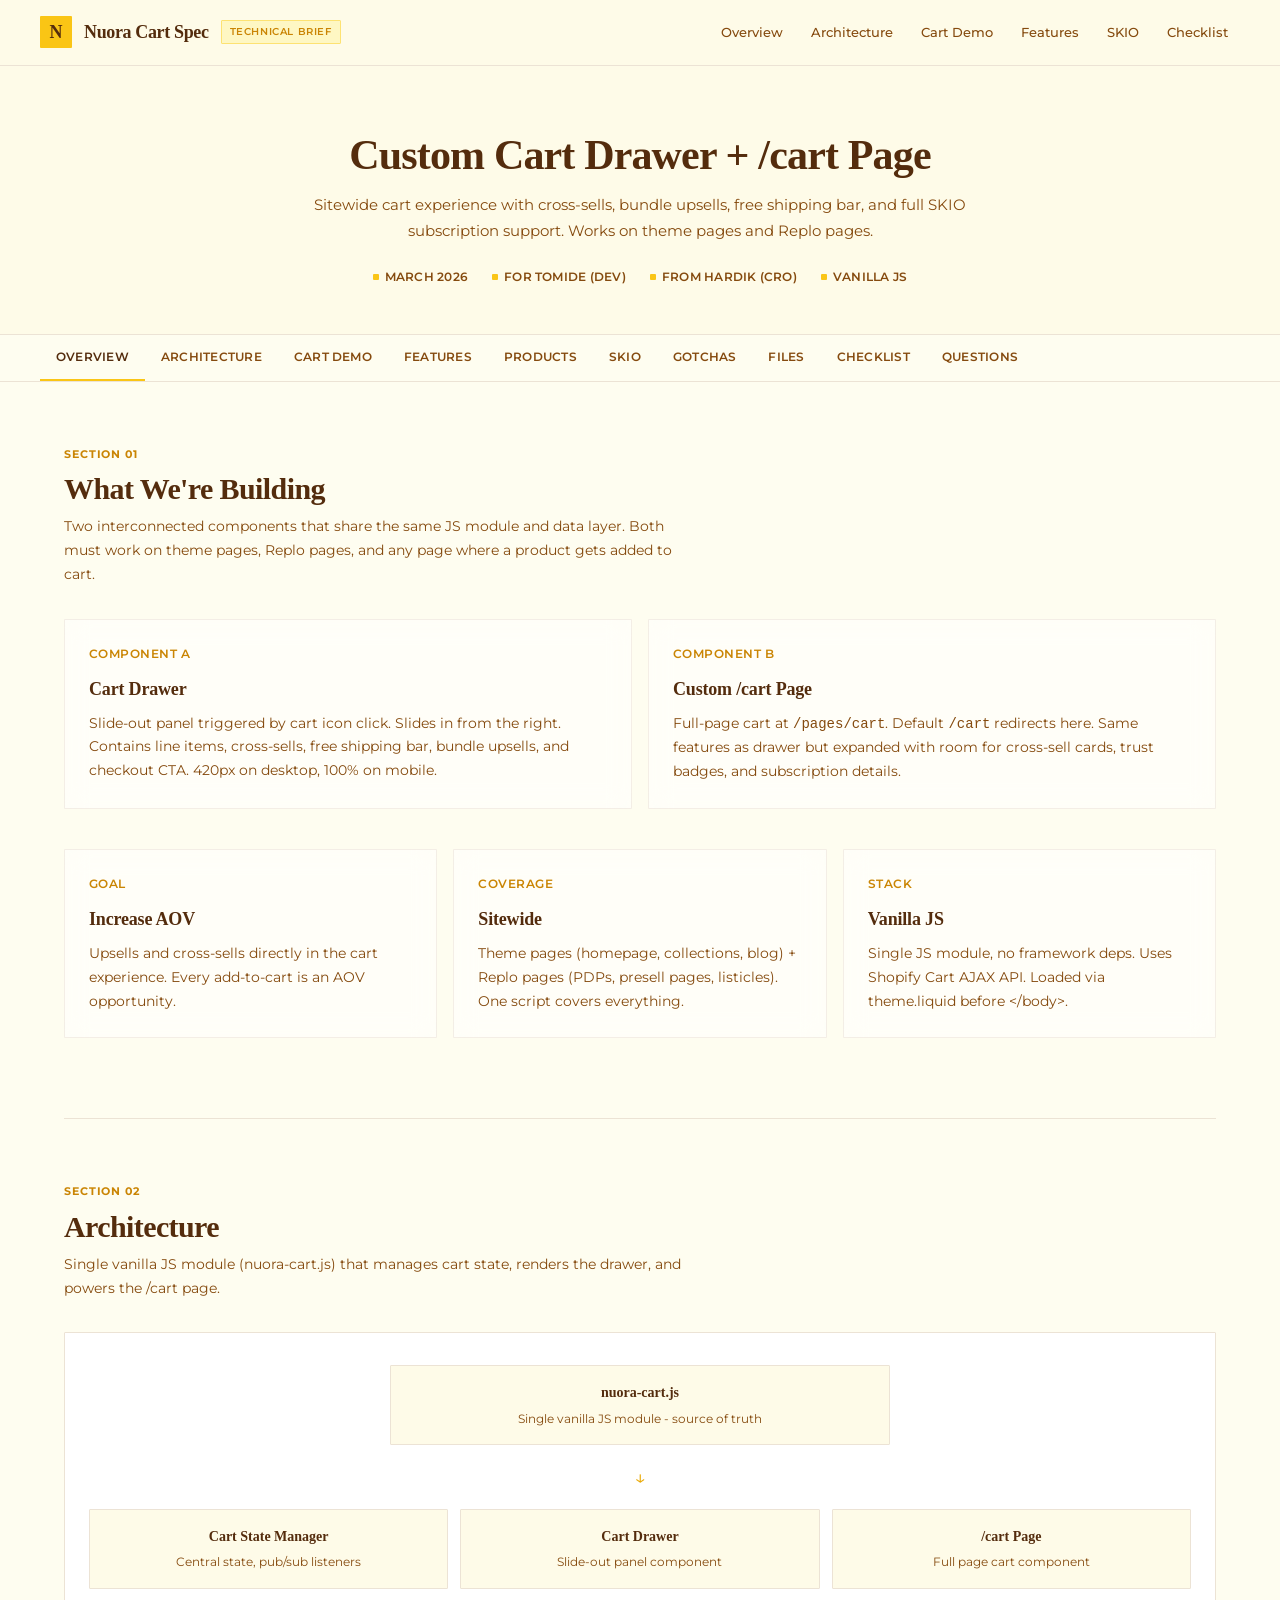
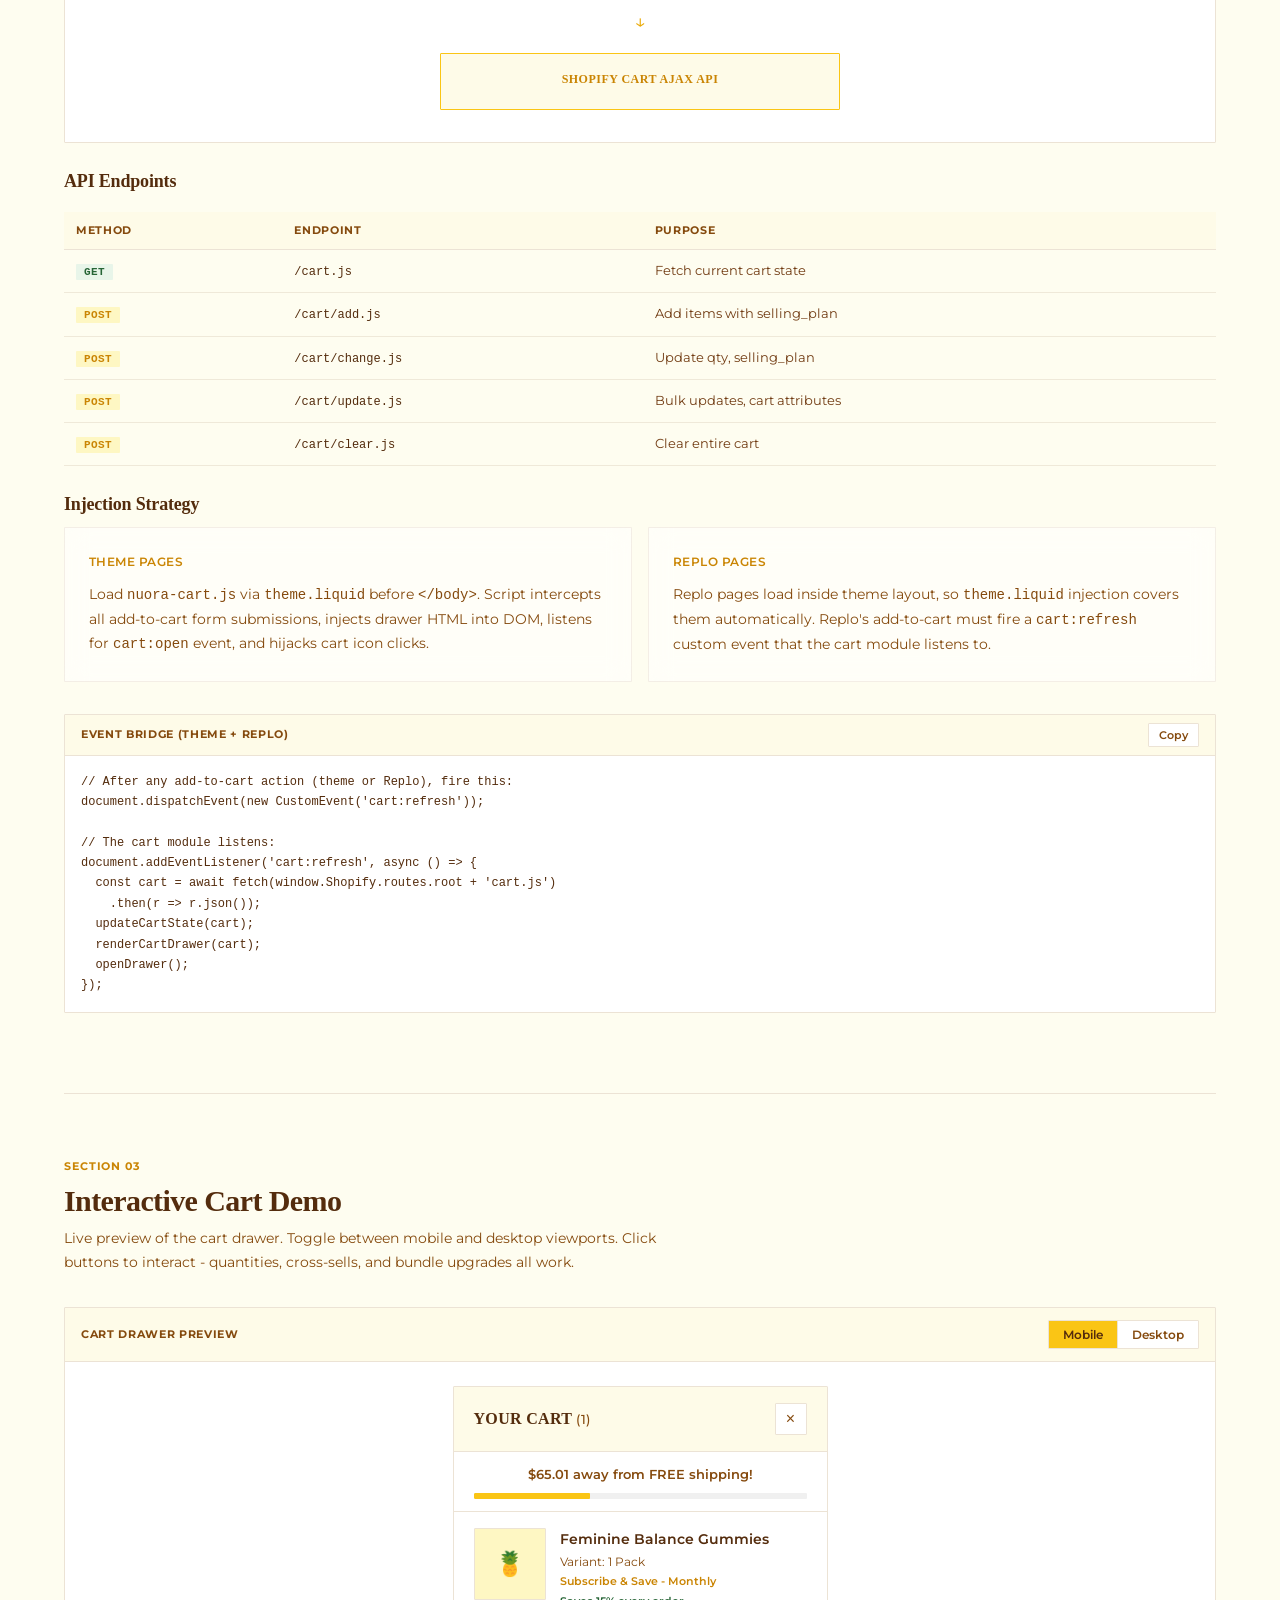
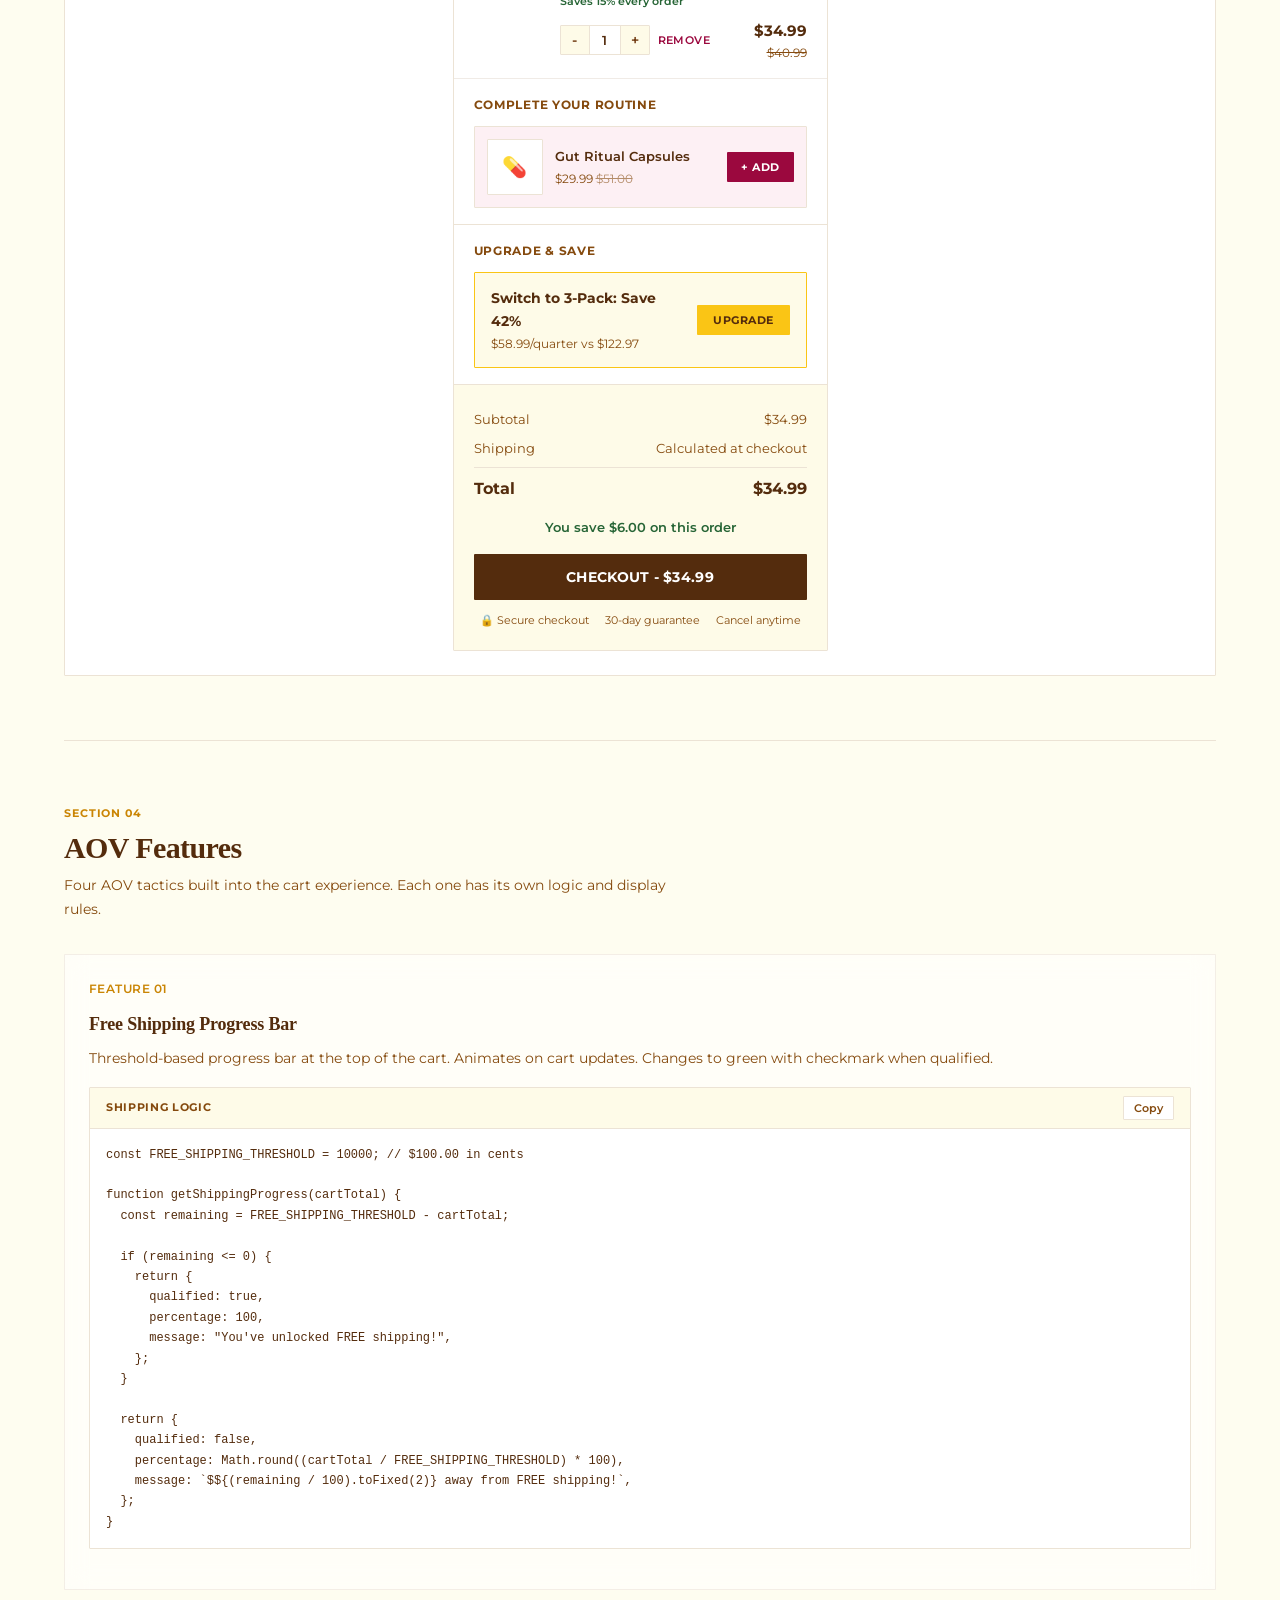
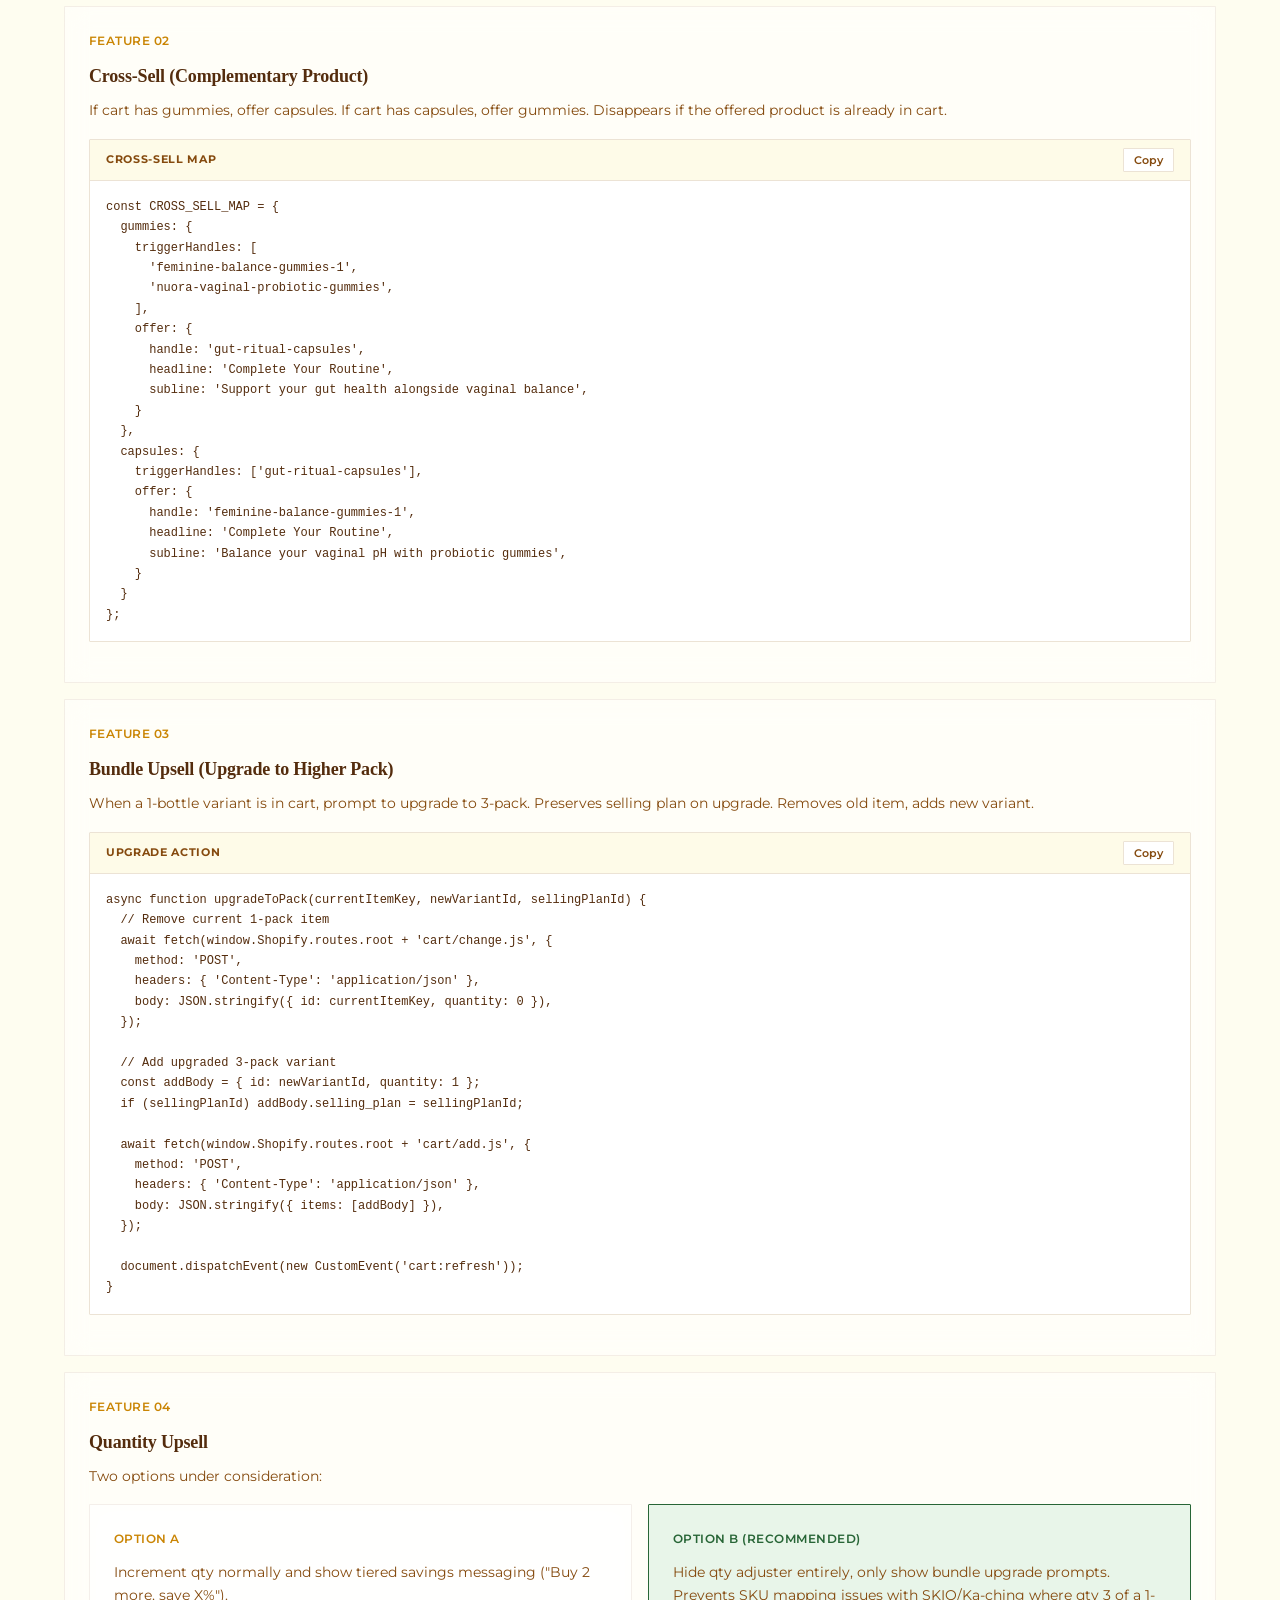
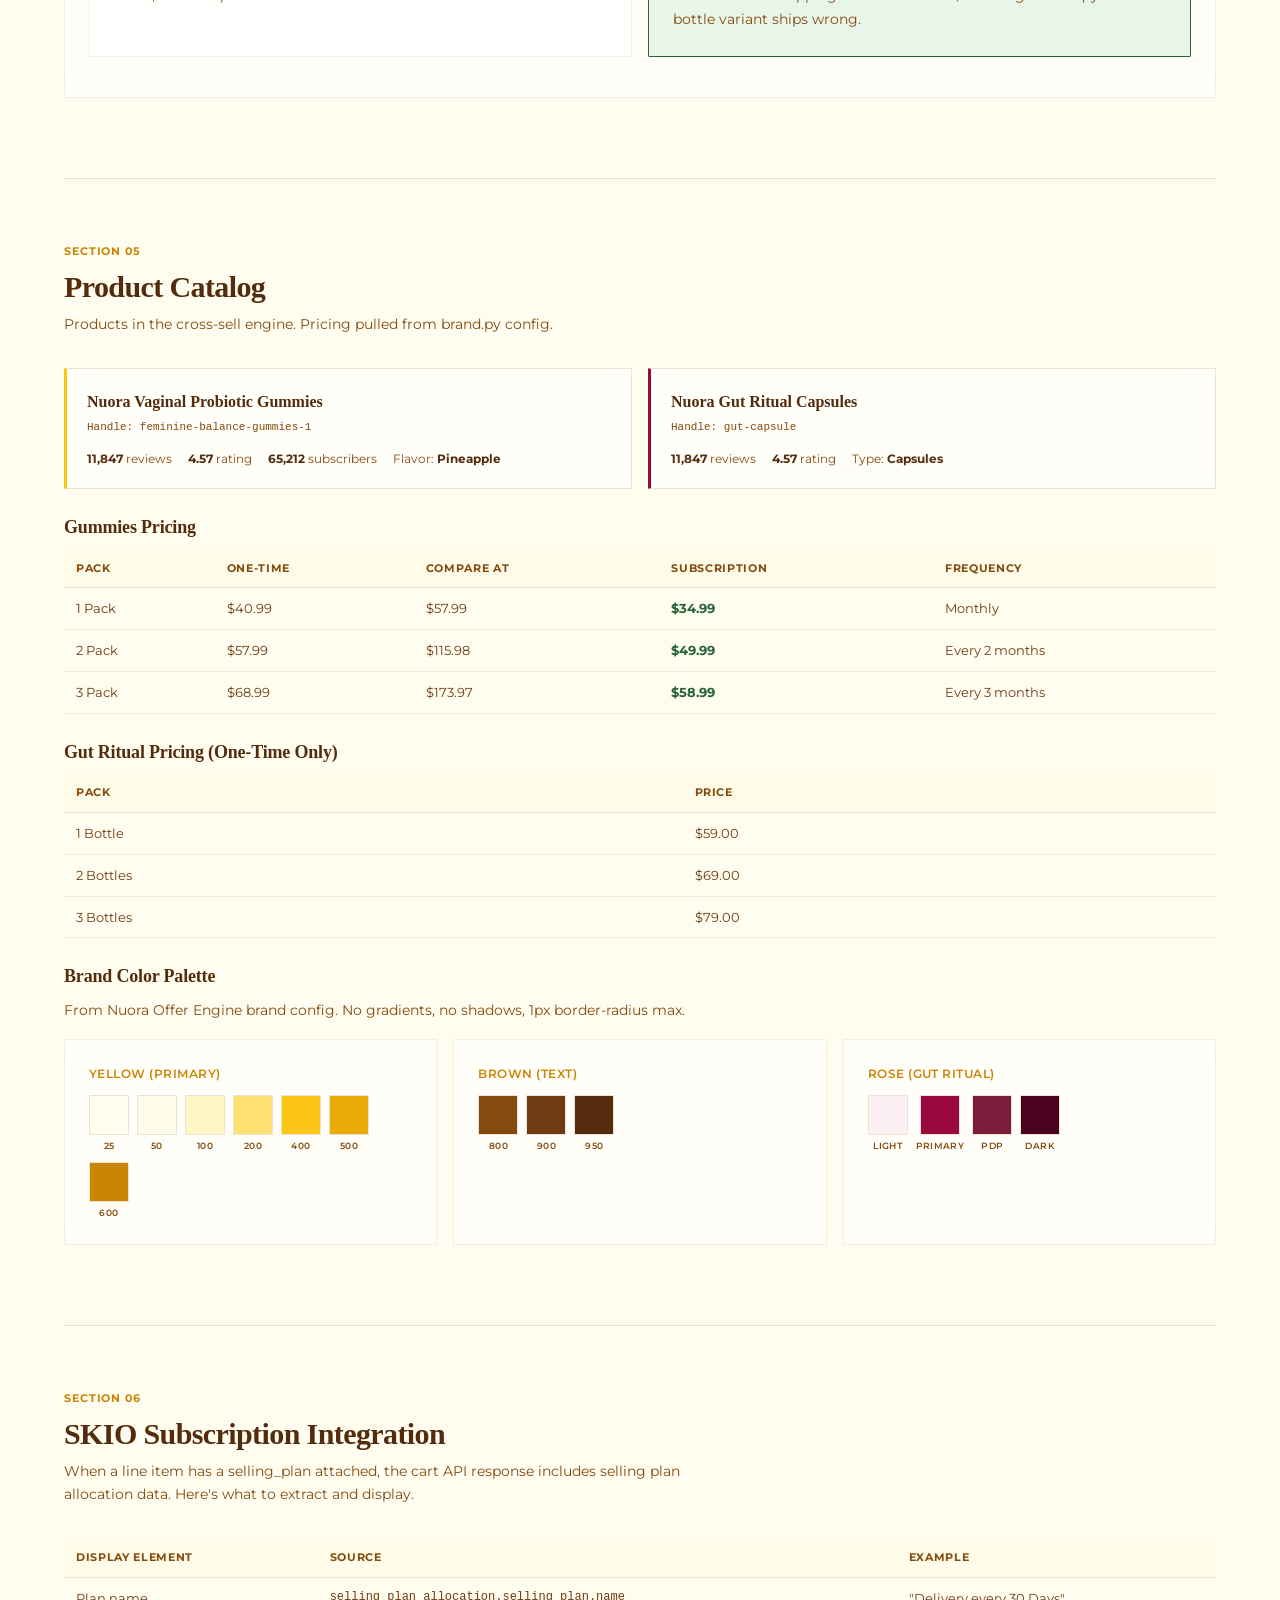
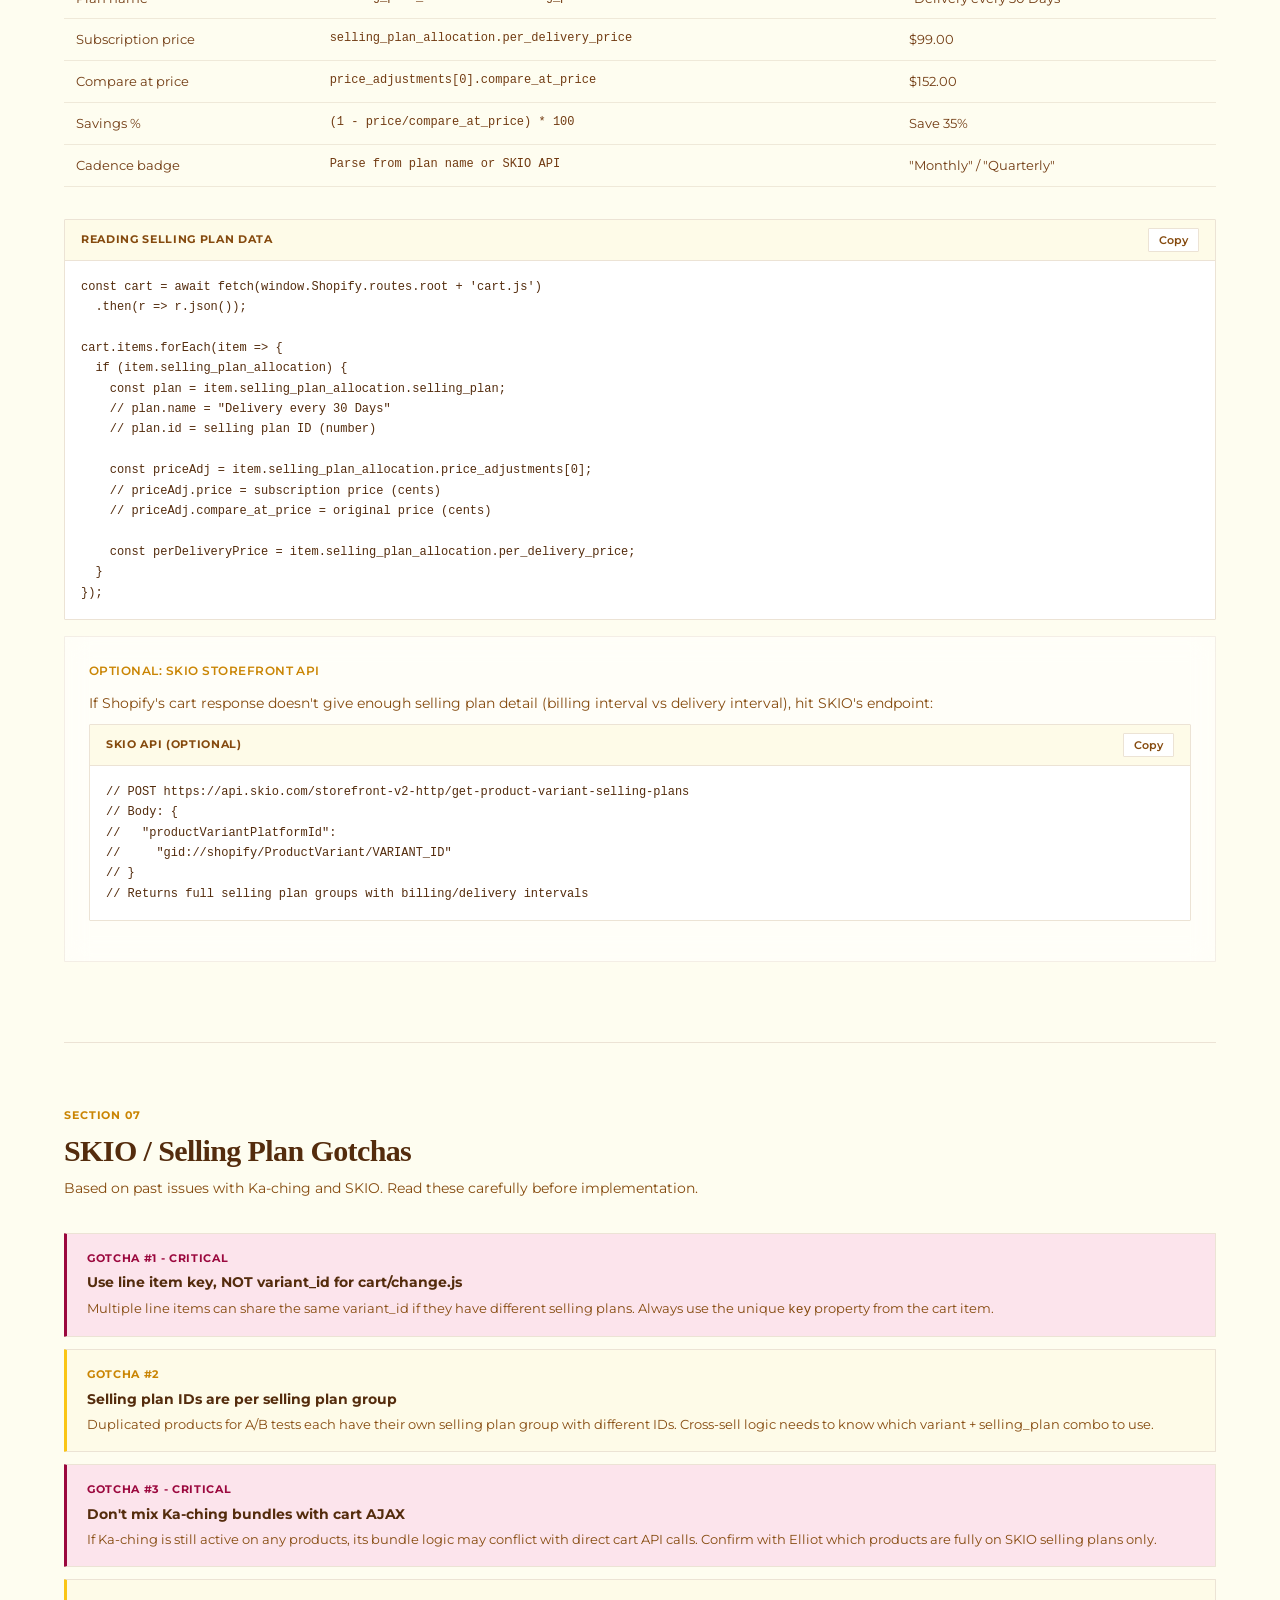
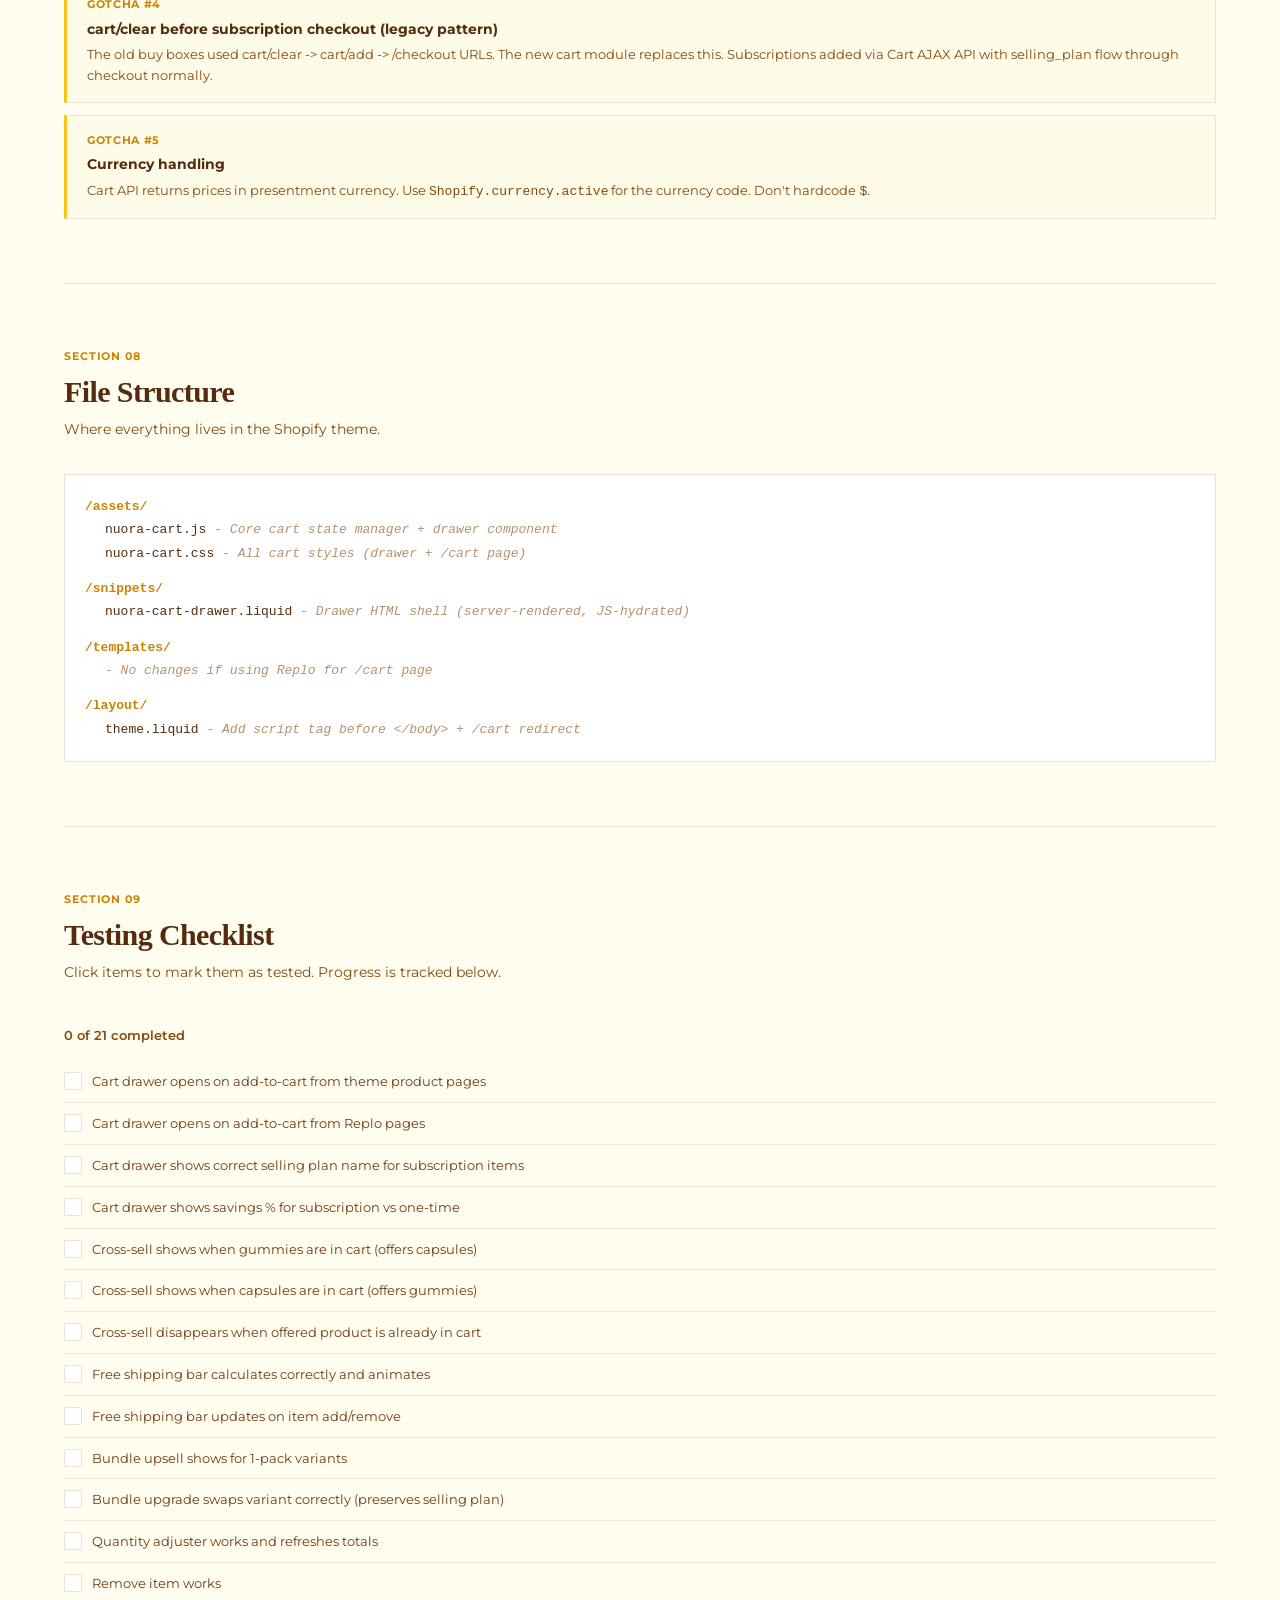
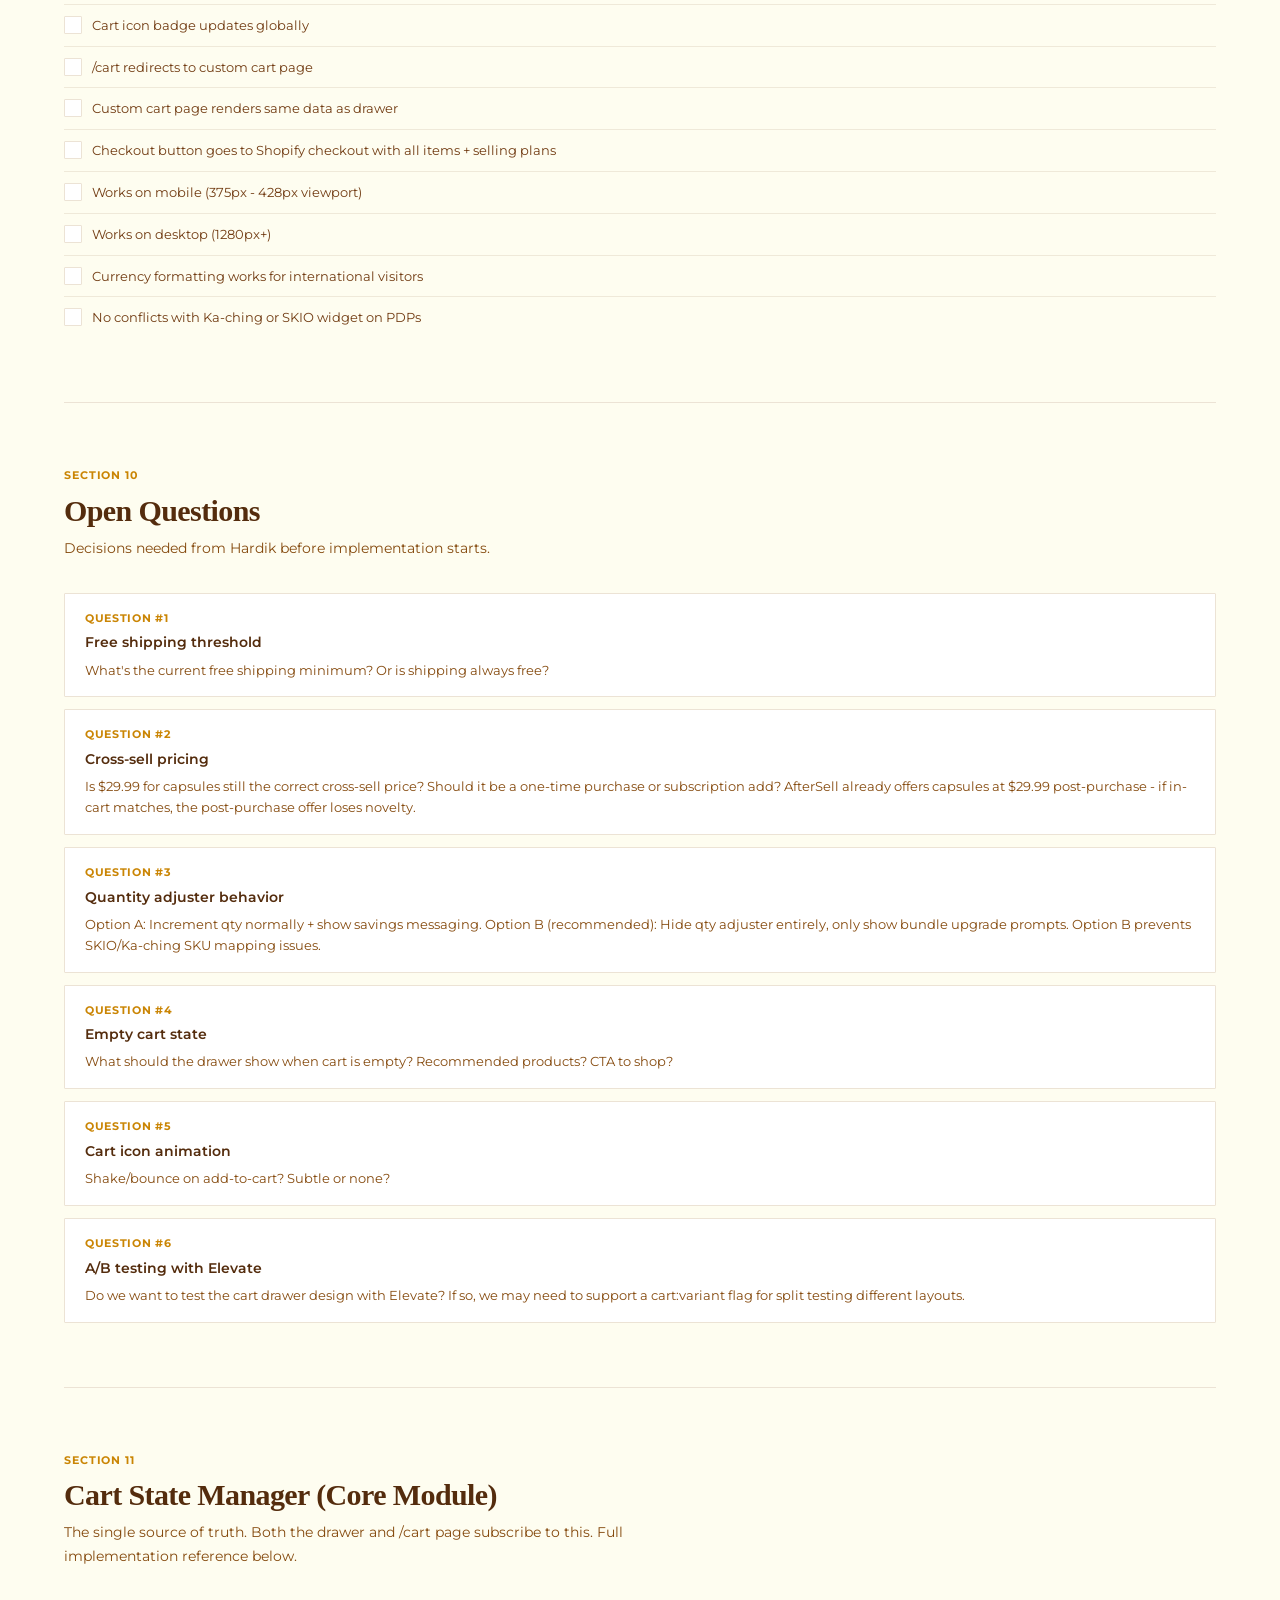
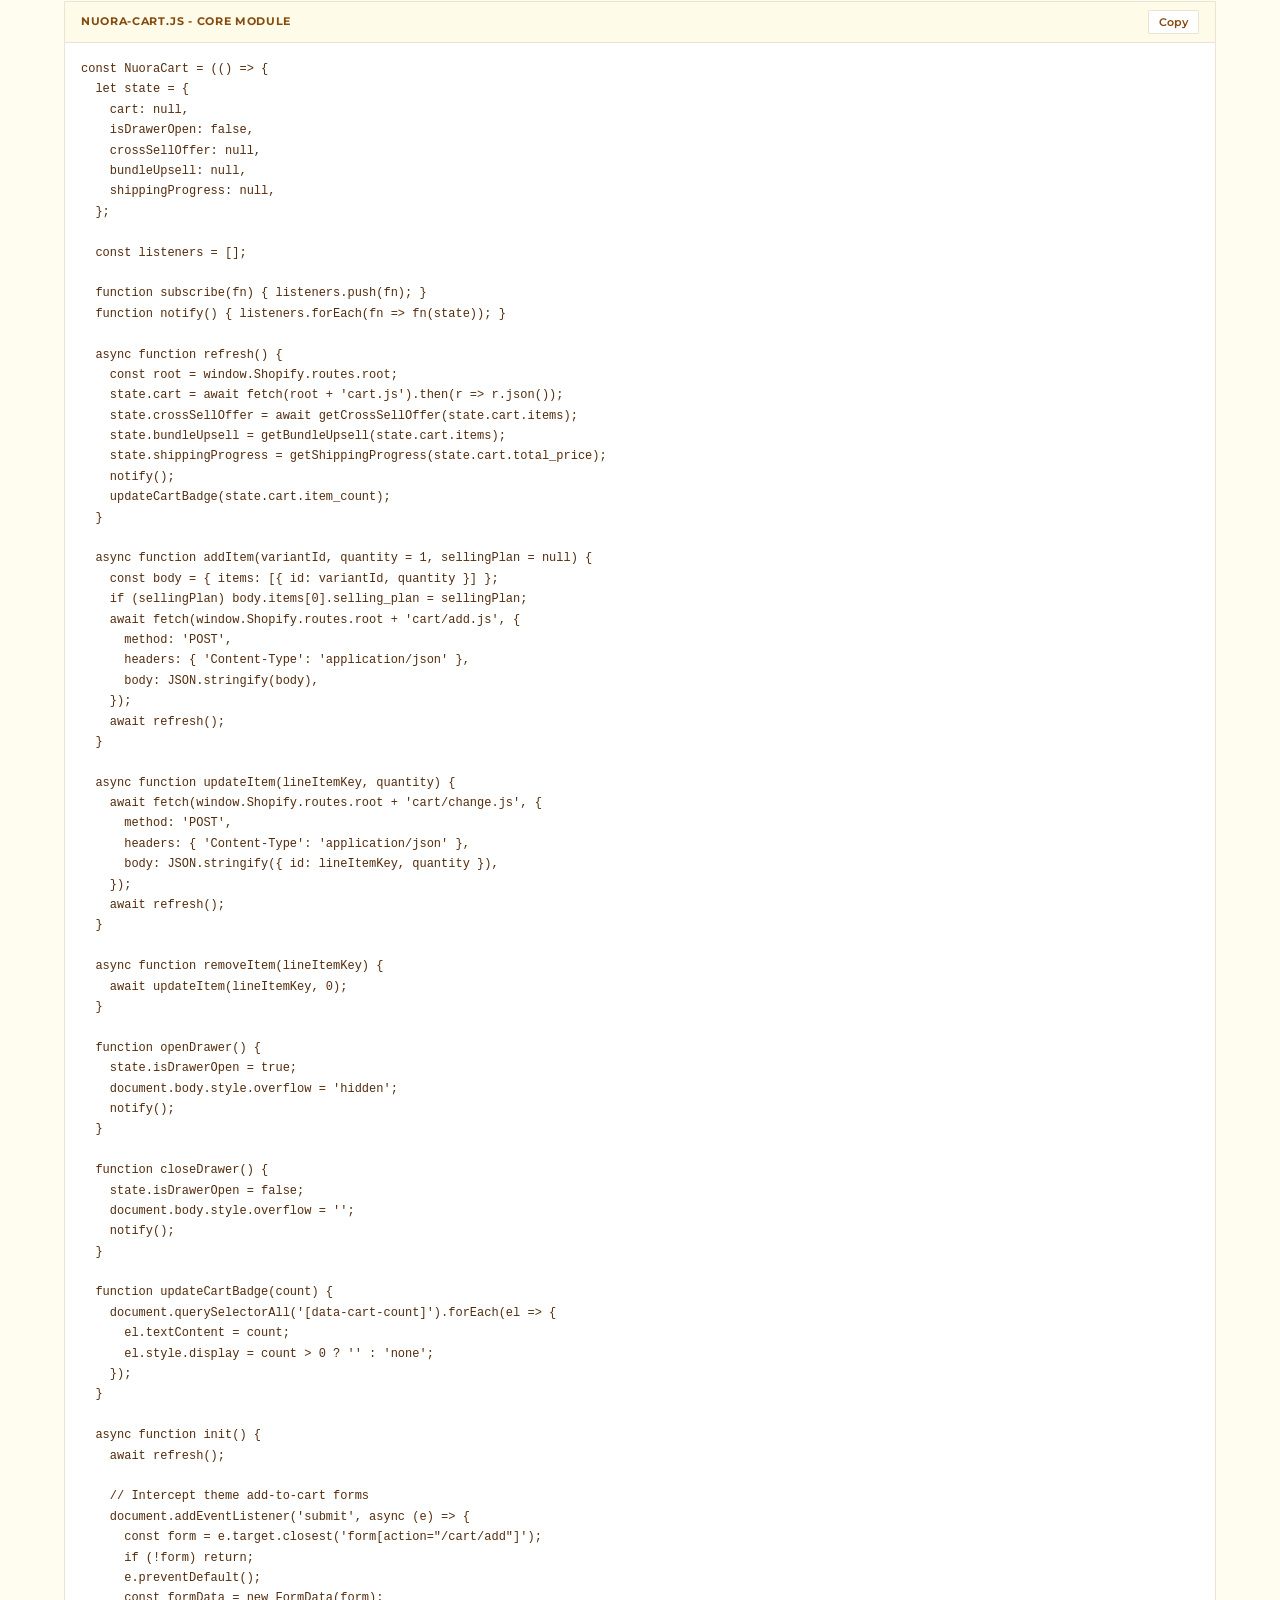
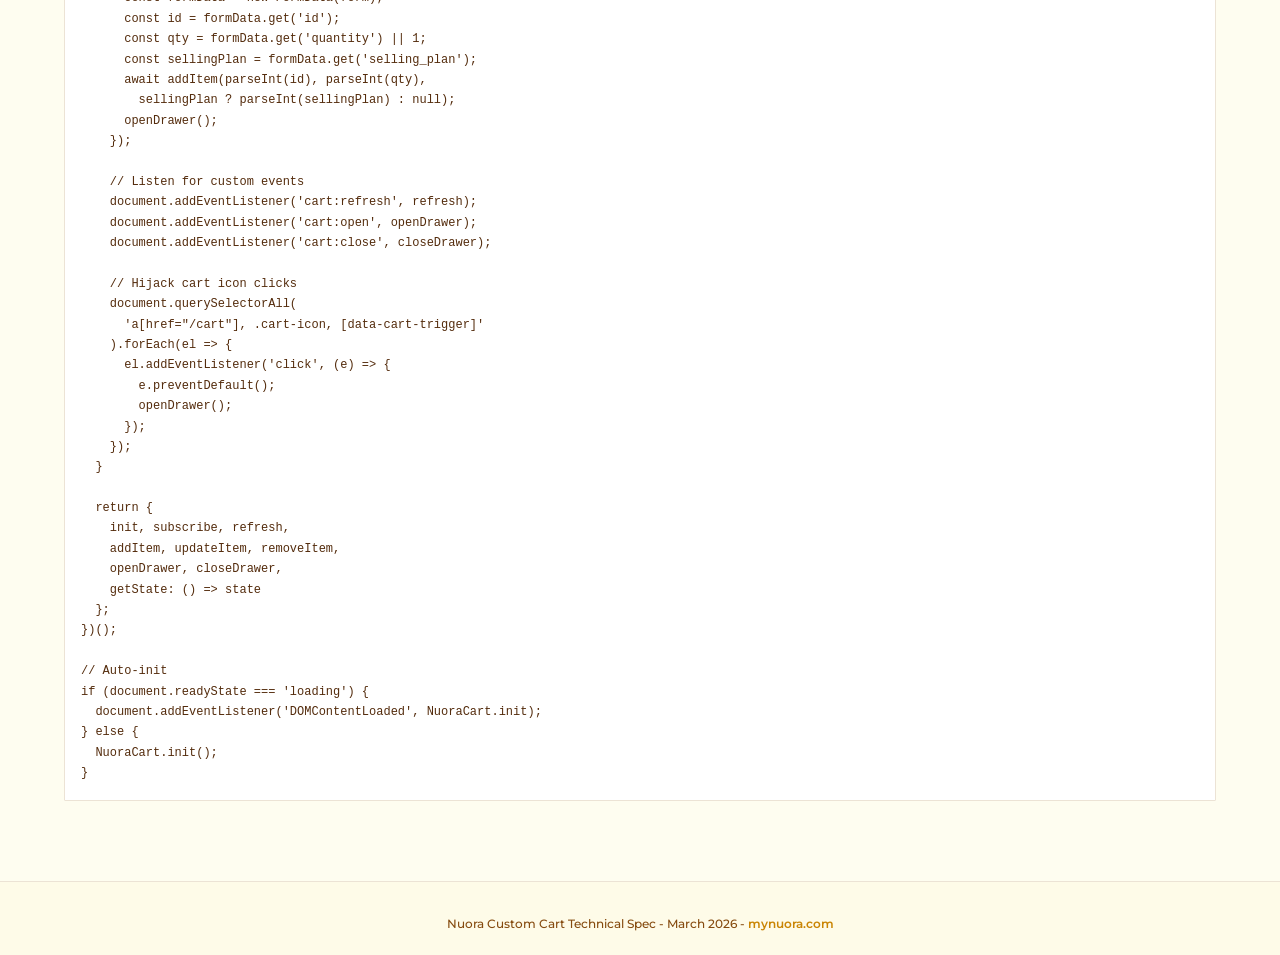
==== index.html @ 1ebc8a41 "Add interactive spec site with cart demo, brand guidelines, and README Full HTML/CSS/JS site documen" ====
<!DOCTYPE html>
<html lang="en">
<head>
  <meta charset="UTF-8">
  <meta name="viewport" content="width=device-width, initial-scale=1.0">
  <title>Nuora Custom Cart - Technical Spec</title>
  <meta name="description" content="Technical implementation spec for Nuora's custom cart drawer and /cart page. Built for the dev team.">
  <link rel="preconnect" href="https://fonts.googleapis.com">
  <link href="https://fonts.googleapis.com/css2?family=Montserrat:wght@400;500;600;700;800&display=swap" rel="stylesheet">
  <link rel="stylesheet" href="styles.css">
  <link rel="icon" href="data:image/svg+xml,<svg xmlns='http://www.w3.org/2000/svg' viewBox='0 0 32 32'><rect width='32' height='32' rx='1' fill='%23FAC515'/><text x='50%25' y='55%25' dominant-baseline='middle' text-anchor='middle' font-size='18' font-weight='700' fill='%23542C0D'>N</text></svg>">
</head>
<body>

  <!-- ==================== HEADER ==================== -->
  <header class="site-header">
    <div class="header-inner">
      <div class="header-brand">
        <div class="header-logo">N</div>
        <div>
          <div class="header-title">Nuora Cart Spec</div>
        </div>
        <span class="header-badge">Technical Brief</span>
      </div>
      <button class="mobile-menu-btn" id="mobileMenuBtn" aria-label="Toggle navigation">
        <svg width="20" height="20" viewBox="0 0 20 20" fill="none">
          <path d="M3 5h14M3 10h14M3 15h14" stroke="currentColor" stroke-width="1.5" stroke-linecap="square"/>
        </svg>
      </button>
      <nav class="header-nav" id="headerNav">
        <a href="#overview">Overview</a>
        <a href="#architecture">Architecture</a>
        <a href="#cart-demo">Cart Demo</a>
        <a href="#features">Features</a>
        <a href="#skio">SKIO</a>
        <a href="#checklist">Checklist</a>
      </nav>
    </div>
  </header>

  <!-- ==================== HERO ==================== -->
  <section class="hero">
    <div class="hero-inner">
      <h1>Custom Cart Drawer + /cart Page</h1>
      <p>Sitewide cart experience with cross-sells, bundle upsells, free shipping bar, and full SKIO subscription support. Works on theme pages and Replo pages.</p>
      <div class="hero-meta">
        <div class="hero-meta-item"><span class="dot"></span> March 2026</div>
        <div class="hero-meta-item"><span class="dot"></span> For Tomide (Dev)</div>
        <div class="hero-meta-item"><span class="dot"></span> From Hardik (CRO)</div>
        <div class="hero-meta-item"><span class="dot"></span> Vanilla JS</div>
      </div>
    </div>
  </section>

  <!-- ==================== SECTION NAV ==================== -->
  <nav class="section-nav">
    <div class="section-nav-inner">
      <a href="#overview">Overview</a>
      <a href="#architecture">Architecture</a>
      <a href="#cart-demo">Cart Demo</a>
      <a href="#features">Features</a>
      <a href="#products">Products</a>
      <a href="#skio">SKIO</a>
      <a href="#gotchas">Gotchas</a>
      <a href="#files">Files</a>
      <a href="#checklist">Checklist</a>
      <a href="#questions">Questions</a>
    </div>
  </nav>

  <!-- ==================== MAIN ==================== -->
  <main class="main">

    <!-- OVERVIEW -->
    <section class="section" id="overview">
      <div class="section-header">
        <div class="section-label">Section 01</div>
        <h2 class="section-title">What We're Building</h2>
        <p class="section-desc">Two interconnected components that share the same JS module and data layer. Both must work on theme pages, Replo pages, and any page where a product gets added to cart.</p>
      </div>

      <div class="grid-2">
        <div class="card">
          <div class="card-subtitle">Component A</div>
          <div class="card-title">Cart Drawer</div>
          <p class="card-text">Slide-out panel triggered by cart icon click. Slides in from the right. Contains line items, cross-sells, free shipping bar, bundle upsells, and checkout CTA. 420px on desktop, 100% on mobile.</p>
        </div>
        <div class="card">
          <div class="card-subtitle">Component B</div>
          <div class="card-title">Custom /cart Page</div>
          <p class="card-text">Full-page cart at <code>/pages/cart</code>. Default <code>/cart</code> redirects here. Same features as drawer but expanded with room for cross-sell cards, trust badges, and subscription details.</p>
        </div>
      </div>

      <div class="grid-3 mt-24">
        <div class="card">
          <div class="card-subtitle">Goal</div>
          <div class="card-title">Increase AOV</div>
          <p class="card-text">Upsells and cross-sells directly in the cart experience. Every add-to-cart is an AOV opportunity.</p>
        </div>
        <div class="card">
          <div class="card-subtitle">Coverage</div>
          <div class="card-title">Sitewide</div>
          <p class="card-text">Theme pages (homepage, collections, blog) + Replo pages (PDPs, presell pages, listicles). One script covers everything.</p>
        </div>
        <div class="card">
          <div class="card-subtitle">Stack</div>
          <div class="card-title">Vanilla JS</div>
          <p class="card-text">Single JS module, no framework deps. Uses Shopify Cart AJAX API. Loaded via theme.liquid before &lt;/body&gt;.</p>
        </div>
      </div>
    </section>

    <!-- ARCHITECTURE -->
    <section class="section" id="architecture">
      <div class="section-header">
        <div class="section-label">Section 02</div>
        <h2 class="section-title">Architecture</h2>
        <p class="section-desc">Single vanilla JS module (nuora-cart.js) that manages cart state, renders the drawer, and powers the /cart page.</p>
      </div>

      <div class="arch-diagram">
        <div class="arch-flow">
          <div class="arch-box" style="width: 100%; max-width: 500px;">
            <div class="arch-box-title">nuora-cart.js</div>
            <div class="arch-box-desc">Single vanilla JS module - source of truth</div>
          </div>

          <div class="arch-arrow">&#8595;</div>

          <div class="arch-flow-row">
            <div class="arch-box" style="flex: 1; min-width: 150px;">
              <div class="arch-box-title">Cart State Manager</div>
              <div class="arch-box-desc">Central state, pub/sub listeners</div>
            </div>
            <div class="arch-box" style="flex: 1; min-width: 150px;">
              <div class="arch-box-title">Cart Drawer</div>
              <div class="arch-box-desc">Slide-out panel component</div>
            </div>
            <div class="arch-box" style="flex: 1; min-width: 150px;">
              <div class="arch-box-title">/cart Page</div>
              <div class="arch-box-desc">Full page cart component</div>
            </div>
          </div>

          <div class="arch-arrow">&#8595;</div>

          <div class="arch-center-box">
            <div class="arch-box-title">Shopify Cart AJAX API</div>
          </div>
        </div>
      </div>

      <!-- API Endpoints -->
      <h3 class="card-title mt-24 mb-16">API Endpoints</h3>
      <div style="overflow-x: auto;">
        <table class="api-table">
          <thead>
            <tr>
              <th>Method</th>
              <th>Endpoint</th>
              <th>Purpose</th>
            </tr>
          </thead>
          <tbody>
            <tr>
              <td><span class="method-badge method-get">GET</span></td>
              <td><span class="endpoint-path">/cart.js</span></td>
              <td>Fetch current cart state</td>
            </tr>
            <tr>
              <td><span class="method-badge method-post">POST</span></td>
              <td><span class="endpoint-path">/cart/add.js</span></td>
              <td>Add items with selling_plan</td>
            </tr>
            <tr>
              <td><span class="method-badge method-post">POST</span></td>
              <td><span class="endpoint-path">/cart/change.js</span></td>
              <td>Update qty, selling_plan</td>
            </tr>
            <tr>
              <td><span class="method-badge method-post">POST</span></td>
              <td><span class="endpoint-path">/cart/update.js</span></td>
              <td>Bulk updates, cart attributes</td>
            </tr>
            <tr>
              <td><span class="method-badge method-post">POST</span></td>
              <td><span class="endpoint-path">/cart/clear.js</span></td>
              <td>Clear entire cart</td>
            </tr>
          </tbody>
        </table>
      </div>

      <!-- Injection Strategy -->
      <h3 class="card-title mt-24 mb-8">Injection Strategy</h3>
      <div class="grid-2">
        <div class="card">
          <div class="card-subtitle">Theme Pages</div>
          <p class="card-text">Load <code>nuora-cart.js</code> via <code>theme.liquid</code> before <code>&lt;/body&gt;</code>. Script intercepts all add-to-cart form submissions, injects drawer HTML into DOM, listens for <code>cart:open</code> event, and hijacks cart icon clicks.</p>
        </div>
        <div class="card">
          <div class="card-subtitle">Replo Pages</div>
          <p class="card-text">Replo pages load inside theme layout, so <code>theme.liquid</code> injection covers them automatically. Replo's add-to-cart must fire a <code>cart:refresh</code> custom event that the cart module listens to.</p>
        </div>
      </div>

      <div class="code-block mt-16">
        <div class="code-block-header">
          <span class="code-block-label">Event Bridge (Theme + Replo)</span>
          <button class="code-copy-btn" data-copy="event-bridge">Copy</button>
        </div>
        <pre id="event-bridge">// After any add-to-cart action (theme or Replo), fire this:
document.dispatchEvent(new CustomEvent('cart:refresh'));

// The cart module listens:
document.addEventListener('cart:refresh', async () => {
  const cart = await fetch(window.Shopify.routes.root + 'cart.js')
    .then(r => r.json());
  updateCartState(cart);
  renderCartDrawer(cart);
  openDrawer();
});</pre>
      </div>
    </section>

    <!-- INTERACTIVE CART DEMO -->
    <section class="section" id="cart-demo">
      <div class="section-header">
        <div class="section-label">Section 03</div>
        <h2 class="section-title">Interactive Cart Demo</h2>
        <p class="section-desc">Live preview of the cart drawer. Toggle between mobile and desktop viewports. Click buttons to interact - quantities, cross-sells, and bundle upgrades all work.</p>
      </div>

      <div class="demo-container">
        <div class="demo-toolbar">
          <span class="demo-toolbar-label">Cart Drawer Preview</span>
          <div class="demo-toggle-group">
            <button class="demo-toggle active" data-viewport="mobile">Mobile</button>
            <button class="demo-toggle" data-viewport="desktop">Desktop</button>
          </div>
        </div>

        <div class="demo-viewport mobile" id="demoViewport">
          <div class="cart-drawer-demo" id="cartDrawer">
            <!-- Drawer Header -->
            <div class="drawer-header">
              <div class="drawer-header-title">YOUR CART <span id="cartCount">(1)</span></div>
              <button class="drawer-close">&times;</button>
            </div>

            <!-- Shipping Bar -->
            <div class="shipping-bar">
              <div class="shipping-bar-text" id="shippingText">$1.00 away from FREE shipping!</div>
              <div class="shipping-bar-track">
                <div class="shipping-bar-fill" id="shippingFill" style="width: 99%;"></div>
              </div>
            </div>

            <!-- Cart Items -->
            <div class="cart-items" id="cartItems">
              <!-- Items injected by JS -->
            </div>

            <!-- Cross-sell -->
            <div class="cross-sell" id="crossSell">
              <div class="cross-sell-header">Complete Your Routine</div>
              <div class="cross-sell-card">
                <div class="cross-sell-img">&#x1F48A;</div>
                <div class="cross-sell-info">
                  <div class="cross-sell-name">Gut Ritual Capsules</div>
                  <div class="cross-sell-price">$29.99 <span class="strike">$51.00</span></div>
                </div>
                <button class="cross-sell-add" id="addCrossSell">+ Add</button>
              </div>
            </div>

            <!-- Bundle Upsell -->
            <div class="bundle-upsell" id="bundleUpsell">
              <div class="bundle-upsell-header">Upgrade & Save</div>
              <div class="bundle-card">
                <div>
                  <div class="bundle-info-title">Switch to 3-Pack: Save 42%</div>
                  <div class="bundle-info-sub">$58.99/quarter vs $122.97</div>
                </div>
                <button class="bundle-upgrade-btn" id="upgradeBundle">Upgrade</button>
              </div>
            </div>

            <!-- Cart Footer -->
            <div class="cart-footer" id="cartFooter">
              <div class="cart-summary-row">
                <span>Subtotal</span>
                <span id="subtotal">$34.99</span>
              </div>
              <div class="cart-summary-row">
                <span>Shipping</span>
                <span id="shippingCost">FREE</span>
              </div>
              <div class="cart-summary-row total">
                <span>Total</span>
                <span id="totalPrice">$34.99</span>
              </div>
              <div class="cart-savings" id="savingsText">You save $23.00 on this order</div>
              <button class="checkout-btn" id="checkoutBtn">Checkout - <span id="checkoutTotal">$34.99</span></button>
              <div class="cart-trust">
                <span>&#x1F512; Secure checkout</span>
                <span>30-day guarantee</span>
                <span>Cancel anytime</span>
              </div>
            </div>
          </div>
        </div>
      </div>
    </section>

    <!-- FEATURES -->
    <section class="section" id="features">
      <div class="section-header">
        <div class="section-label">Section 04</div>
        <h2 class="section-title">AOV Features</h2>
        <p class="section-desc">Four AOV tactics built into the cart experience. Each one has its own logic and display rules.</p>
      </div>

      <!-- Free Shipping Bar -->
      <div class="card mb-16">
        <div class="card-subtitle">Feature 01</div>
        <div class="card-title">Free Shipping Progress Bar</div>
        <p class="card-text mb-16">Threshold-based progress bar at the top of the cart. Animates on cart updates. Changes to green with checkmark when qualified.</p>
        <div class="code-block">
          <div class="code-block-header">
            <span class="code-block-label">Shipping Logic</span>
            <button class="code-copy-btn" data-copy="shipping-code">Copy</button>
          </div>
          <pre id="shipping-code">const FREE_SHIPPING_THRESHOLD = 10000; // $100.00 in cents

function getShippingProgress(cartTotal) {
  const remaining = FREE_SHIPPING_THRESHOLD - cartTotal;

  if (remaining <= 0) {
    return {
      qualified: true,
      percentage: 100,
      message: "You've unlocked FREE shipping!",
    };
  }

  return {
    qualified: false,
    percentage: Math.round((cartTotal / FREE_SHIPPING_THRESHOLD) * 100),
    message: `$${(remaining / 100).toFixed(2)} away from FREE shipping!`,
  };
}</pre>
        </div>
      </div>

      <!-- Cross-sell -->
      <div class="card mb-16">
        <div class="card-subtitle">Feature 02</div>
        <div class="card-title">Cross-Sell (Complementary Product)</div>
        <p class="card-text mb-16">If cart has gummies, offer capsules. If cart has capsules, offer gummies. Disappears if the offered product is already in cart.</p>
        <div class="code-block">
          <div class="code-block-header">
            <span class="code-block-label">Cross-Sell Map</span>
            <button class="code-copy-btn" data-copy="cross-sell-code">Copy</button>
          </div>
          <pre id="cross-sell-code">const CROSS_SELL_MAP = {
  gummies: {
    triggerHandles: [
      'feminine-balance-gummies-1',
      'nuora-vaginal-probiotic-gummies',
    ],
    offer: {
      handle: 'gut-ritual-capsules',
      headline: 'Complete Your Routine',
      subline: 'Support your gut health alongside vaginal balance',
    }
  },
  capsules: {
    triggerHandles: ['gut-ritual-capsules'],
    offer: {
      handle: 'feminine-balance-gummies-1',
      headline: 'Complete Your Routine',
      subline: 'Balance your vaginal pH with probiotic gummies',
    }
  }
};</pre>
        </div>
      </div>

      <!-- Bundle Upsell -->
      <div class="card mb-16">
        <div class="card-subtitle">Feature 03</div>
        <div class="card-title">Bundle Upsell (Upgrade to Higher Pack)</div>
        <p class="card-text mb-16">When a 1-bottle variant is in cart, prompt to upgrade to 3-pack. Preserves selling plan on upgrade. Removes old item, adds new variant.</p>
        <div class="code-block">
          <div class="code-block-header">
            <span class="code-block-label">Upgrade Action</span>
            <button class="code-copy-btn" data-copy="bundle-code">Copy</button>
          </div>
          <pre id="bundle-code">async function upgradeToPack(currentItemKey, newVariantId, sellingPlanId) {
  // Remove current 1-pack item
  await fetch(window.Shopify.routes.root + 'cart/change.js', {
    method: 'POST',
    headers: { 'Content-Type': 'application/json' },
    body: JSON.stringify({ id: currentItemKey, quantity: 0 }),
  });

  // Add upgraded 3-pack variant
  const addBody = { id: newVariantId, quantity: 1 };
  if (sellingPlanId) addBody.selling_plan = sellingPlanId;

  await fetch(window.Shopify.routes.root + 'cart/add.js', {
    method: 'POST',
    headers: { 'Content-Type': 'application/json' },
    body: JSON.stringify({ items: [addBody] }),
  });

  document.dispatchEvent(new CustomEvent('cart:refresh'));
}</pre>
        </div>
      </div>

      <!-- Quantity Upsell -->
      <div class="card">
        <div class="card-subtitle">Feature 04</div>
        <div class="card-title">Quantity Upsell</div>
        <p class="card-text">Two options under consideration:</p>
        <div class="grid-2 mt-16">
          <div class="card">
            <div class="card-subtitle">Option A</div>
            <p class="card-text">Increment qty normally and show tiered savings messaging ("Buy 2 more, save X%").</p>
          </div>
          <div class="card" style="border: 1px solid var(--positive); background: var(--positive-bg);">
            <div class="card-subtitle" style="color: var(--positive);">Option B (Recommended)</div>
            <p class="card-text">Hide qty adjuster entirely, only show bundle upgrade prompts. Prevents SKU mapping issues with SKIO/Ka-ching where qty 3 of a 1-bottle variant ships wrong.</p>
          </div>
        </div>
      </div>
    </section>

    <!-- PRODUCTS -->
    <section class="section" id="products">
      <div class="section-header">
        <div class="section-label">Section 05</div>
        <h2 class="section-title">Product Catalog</h2>
        <p class="section-desc">Products in the cross-sell engine. Pricing pulled from brand.py config.</p>
      </div>

      <div class="product-grid">
        <div class="product-card yellow">
          <div class="product-card-name">Nuora Vaginal Probiotic Gummies</div>
          <div class="product-card-handle">Handle: feminine-balance-gummies-1</div>
          <div class="product-card-stats">
            <div class="product-stat"><strong>11,847</strong> reviews</div>
            <div class="product-stat"><strong>4.57</strong> rating</div>
            <div class="product-stat"><strong>65,212</strong> subscribers</div>
            <div class="product-stat">Flavor: <strong>Pineapple</strong></div>
          </div>
        </div>
        <div class="product-card rose">
          <div class="product-card-name">Nuora Gut Ritual Capsules</div>
          <div class="product-card-handle">Handle: gut-capsule</div>
          <div class="product-card-stats">
            <div class="product-stat"><strong>11,847</strong> reviews</div>
            <div class="product-stat"><strong>4.57</strong> rating</div>
            <div class="product-stat">Type: <strong>Capsules</strong></div>
          </div>
        </div>
      </div>

      <!-- Pricing Tables -->
      <h3 class="card-title mt-24 mb-8">Gummies Pricing</h3>
      <div style="overflow-x: auto;">
        <table class="pricing-table">
          <thead>
            <tr>
              <th>Pack</th>
              <th>One-Time</th>
              <th>Compare At</th>
              <th>Subscription</th>
              <th>Frequency</th>
            </tr>
          </thead>
          <tbody>
            <tr>
              <td>1 Pack</td>
              <td>$40.99</td>
              <td>$57.99</td>
              <td class="sub-price">$34.99</td>
              <td>Monthly</td>
            </tr>
            <tr>
              <td>2 Pack</td>
              <td>$57.99</td>
              <td>$115.98</td>
              <td class="sub-price">$49.99</td>
              <td>Every 2 months</td>
            </tr>
            <tr>
              <td>3 Pack</td>
              <td>$68.99</td>
              <td>$173.97</td>
              <td class="sub-price">$58.99</td>
              <td>Every 3 months</td>
            </tr>
          </tbody>
        </table>
      </div>

      <h3 class="card-title mt-24 mb-8">Gut Ritual Pricing (One-Time Only)</h3>
      <div style="overflow-x: auto;">
        <table class="pricing-table">
          <thead>
            <tr>
              <th>Pack</th>
              <th>Price</th>
            </tr>
          </thead>
          <tbody>
            <tr><td>1 Bottle</td><td>$59.00</td></tr>
            <tr><td>2 Bottles</td><td>$69.00</td></tr>
            <tr><td>3 Bottles</td><td>$79.00</td></tr>
          </tbody>
        </table>
      </div>

      <!-- Brand Colors -->
      <h3 class="card-title mt-24 mb-8">Brand Color Palette</h3>
      <p class="card-text mb-16">From Nuora Offer Engine brand config. No gradients, no shadows, 1px border-radius max.</p>
      <div class="grid-3">
        <div class="card">
          <div class="card-subtitle">Yellow (Primary)</div>
          <div class="swatch-grid">
            <div class="swatch"><div class="swatch-color" style="background:#FEFDF0;"></div><span class="swatch-label">25</span></div>
            <div class="swatch"><div class="swatch-color" style="background:#FEFBE8;"></div><span class="swatch-label">50</span></div>
            <div class="swatch"><div class="swatch-color" style="background:#FEF7C3;"></div><span class="swatch-label">100</span></div>
            <div class="swatch"><div class="swatch-color" style="background:#FDE272;"></div><span class="swatch-label">200</span></div>
            <div class="swatch"><div class="swatch-color" style="background:#FAC515;"></div><span class="swatch-label">400</span></div>
            <div class="swatch"><div class="swatch-color" style="background:#EAAA08;"></div><span class="swatch-label">500</span></div>
            <div class="swatch"><div class="swatch-color" style="background:#CA8504;"></div><span class="swatch-label">600</span></div>
          </div>
        </div>
        <div class="card">
          <div class="card-subtitle">Brown (Text)</div>
          <div class="swatch-grid">
            <div class="swatch"><div class="swatch-color" style="background:#854A0E;"></div><span class="swatch-label">800</span></div>
            <div class="swatch"><div class="swatch-color" style="background:#713B12;"></div><span class="swatch-label">900</span></div>
            <div class="swatch"><div class="swatch-color" style="background:#542C0D;"></div><span class="swatch-label">950</span></div>
          </div>
        </div>
        <div class="card">
          <div class="card-subtitle">Rose (Gut Ritual)</div>
          <div class="swatch-grid">
            <div class="swatch"><div class="swatch-color" style="background:#FDF0F4;"></div><span class="swatch-label">Light</span></div>
            <div class="swatch"><div class="swatch-color" style="background:#9B083E;"></div><span class="swatch-label">Primary</span></div>
            <div class="swatch"><div class="swatch-color" style="background:#7B1C3A;"></div><span class="swatch-label">PDP</span></div>
            <div class="swatch"><div class="swatch-color" style="background:#4A0420;"></div><span class="swatch-label">Dark</span></div>
          </div>
        </div>
      </div>
    </section>

    <!-- SKIO INTEGRATION -->
    <section class="section" id="skio">
      <div class="section-header">
        <div class="section-label">Section 06</div>
        <h2 class="section-title">SKIO Subscription Integration</h2>
        <p class="section-desc">When a line item has a selling_plan attached, the cart API response includes selling plan allocation data. Here's what to extract and display.</p>
      </div>

      <div style="overflow-x: auto;">
        <table class="api-table mb-16">
          <thead>
            <tr>
              <th>Display Element</th>
              <th>Source</th>
              <th>Example</th>
            </tr>
          </thead>
          <tbody>
            <tr>
              <td>Plan name</td>
              <td class="endpoint-path">selling_plan_allocation.selling_plan.name</td>
              <td>"Delivery every 30 Days"</td>
            </tr>
            <tr>
              <td>Subscription price</td>
              <td class="endpoint-path">selling_plan_allocation.per_delivery_price</td>
              <td>$99.00</td>
            </tr>
            <tr>
              <td>Compare at price</td>
              <td class="endpoint-path">price_adjustments[0].compare_at_price</td>
              <td>$152.00</td>
            </tr>
            <tr>
              <td>Savings %</td>
              <td class="endpoint-path">(1 - price/compare_at_price) * 100</td>
              <td>Save 35%</td>
            </tr>
            <tr>
              <td>Cadence badge</td>
              <td class="endpoint-path">Parse from plan name or SKIO API</td>
              <td>"Monthly" / "Quarterly"</td>
            </tr>
          </tbody>
        </table>
      </div>

      <div class="code-block">
        <div class="code-block-header">
          <span class="code-block-label">Reading Selling Plan Data</span>
          <button class="code-copy-btn" data-copy="skio-code">Copy</button>
        </div>
        <pre id="skio-code">const cart = await fetch(window.Shopify.routes.root + 'cart.js')
  .then(r => r.json());

cart.items.forEach(item => {
  if (item.selling_plan_allocation) {
    const plan = item.selling_plan_allocation.selling_plan;
    // plan.name = "Delivery every 30 Days"
    // plan.id = selling plan ID (number)

    const priceAdj = item.selling_plan_allocation.price_adjustments[0];
    // priceAdj.price = subscription price (cents)
    // priceAdj.compare_at_price = original price (cents)

    const perDeliveryPrice = item.selling_plan_allocation.per_delivery_price;
  }
});</pre>
      </div>

      <div class="card mt-16">
        <div class="card-subtitle">Optional: SKIO Storefront API</div>
        <p class="card-text">If Shopify's cart response doesn't give enough selling plan detail (billing interval vs delivery interval), hit SKIO's endpoint:</p>
        <div class="code-block mt-8">
          <div class="code-block-header">
            <span class="code-block-label">SKIO API (Optional)</span>
            <button class="code-copy-btn" data-copy="skio-api">Copy</button>
          </div>
          <pre id="skio-api">// POST https://api.skio.com/storefront-v2-http/get-product-variant-selling-plans
// Body: {
//   "productVariantPlatformId":
//     "gid://shopify/ProductVariant/VARIANT_ID"
// }
// Returns full selling plan groups with billing/delivery intervals</pre>
        </div>
      </div>
    </section>

    <!-- GOTCHAS -->
    <section class="section" id="gotchas">
      <div class="section-header">
        <div class="section-label">Section 07</div>
        <h2 class="section-title">SKIO / Selling Plan Gotchas</h2>
        <p class="section-desc">Based on past issues with Ka-ching and SKIO. Read these carefully before implementation.</p>
      </div>

      <div class="gotcha-list">
        <div class="gotcha-item critical">
          <div class="gotcha-number">Gotcha #1 - Critical</div>
          <div class="gotcha-title">Use line item key, NOT variant_id for cart/change.js</div>
          <p class="gotcha-text">Multiple line items can share the same variant_id if they have different selling plans. Always use the unique <code>key</code> property from the cart item.</p>
        </div>
        <div class="gotcha-item">
          <div class="gotcha-number">Gotcha #2</div>
          <div class="gotcha-title">Selling plan IDs are per selling plan group</div>
          <p class="gotcha-text">Duplicated products for A/B tests each have their own selling plan group with different IDs. Cross-sell logic needs to know which variant + selling_plan combo to use.</p>
        </div>
        <div class="gotcha-item critical">
          <div class="gotcha-number">Gotcha #3 - Critical</div>
          <div class="gotcha-title">Don't mix Ka-ching bundles with cart AJAX</div>
          <p class="gotcha-text">If Ka-ching is still active on any products, its bundle logic may conflict with direct cart API calls. Confirm with Elliot which products are fully on SKIO selling plans only.</p>
        </div>
        <div class="gotcha-item">
          <div class="gotcha-number">Gotcha #4</div>
          <div class="gotcha-title">cart/clear before subscription checkout (legacy pattern)</div>
          <p class="gotcha-text">The old buy boxes used cart/clear -> cart/add -> /checkout URLs. The new cart module replaces this. Subscriptions added via Cart AJAX API with selling_plan flow through checkout normally.</p>
        </div>
        <div class="gotcha-item">
          <div class="gotcha-number">Gotcha #5</div>
          <div class="gotcha-title">Currency handling</div>
          <p class="gotcha-text">Cart API returns prices in presentment currency. Use <code>Shopify.currency.active</code> for the currency code. Don't hardcode <code>$</code>.</p>
        </div>
      </div>
    </section>

    <!-- FILE STRUCTURE -->
    <section class="section" id="files">
      <div class="section-header">
        <div class="section-label">Section 08</div>
        <h2 class="section-title">File Structure</h2>
        <p class="section-desc">Where everything lives in the Shopify theme.</p>
      </div>

      <div class="file-tree">
        <div><span class="folder">/assets/</span></div>
        <div class="indent"><span class="file">nuora-cart.js</span> <span class="comment">- Core cart state manager + drawer component</span></div>
        <div class="indent"><span class="file">nuora-cart.css</span> <span class="comment">- All cart styles (drawer + /cart page)</span></div>
        <div style="height: 12px;"></div>
        <div><span class="folder">/snippets/</span></div>
        <div class="indent"><span class="file">nuora-cart-drawer.liquid</span> <span class="comment">- Drawer HTML shell (server-rendered, JS-hydrated)</span></div>
        <div style="height: 12px;"></div>
        <div><span class="folder">/templates/</span></div>
        <div class="indent"><span class="comment">- No changes if using Replo for /cart page</span></div>
        <div style="height: 12px;"></div>
        <div><span class="folder">/layout/</span></div>
        <div class="indent"><span class="file">theme.liquid</span> <span class="comment">- Add script tag before &lt;/body&gt; + /cart redirect</span></div>
      </div>
    </section>

    <!-- TESTING CHECKLIST -->
    <section class="section" id="checklist">
      <div class="section-header">
        <div class="section-label">Section 09</div>
        <h2 class="section-title">Testing Checklist</h2>
        <p class="section-desc">Click items to mark them as tested. Progress is tracked below.</p>
      </div>

      <div class="checklist-counter" id="checklistCounter">0 of 21 completed</div>

      <ul class="checklist" id="checklist-list">
        <li class="checklist-item" data-check="1"><div class="checklist-box"><span class="checklist-check">&#10003;</span></div><span class="checklist-text">Cart drawer opens on add-to-cart from theme product pages</span></li>
        <li class="checklist-item" data-check="2"><div class="checklist-box"><span class="checklist-check">&#10003;</span></div><span class="checklist-text">Cart drawer opens on add-to-cart from Replo pages</span></li>
        <li class="checklist-item" data-check="3"><div class="checklist-box"><span class="checklist-check">&#10003;</span></div><span class="checklist-text">Cart drawer shows correct selling plan name for subscription items</span></li>
        <li class="checklist-item" data-check="4"><div class="checklist-box"><span class="checklist-check">&#10003;</span></div><span class="checklist-text">Cart drawer shows savings % for subscription vs one-time</span></li>
        <li class="checklist-item" data-check="5"><div class="checklist-box"><span class="checklist-check">&#10003;</span></div><span class="checklist-text">Cross-sell shows when gummies are in cart (offers capsules)</span></li>
        <li class="checklist-item" data-check="6"><div class="checklist-box"><span class="checklist-check">&#10003;</span></div><span class="checklist-text">Cross-sell shows when capsules are in cart (offers gummies)</span></li>
        <li class="checklist-item" data-check="7"><div class="checklist-box"><span class="checklist-check">&#10003;</span></div><span class="checklist-text">Cross-sell disappears when offered product is already in cart</span></li>
        <li class="checklist-item" data-check="8"><div class="checklist-box"><span class="checklist-check">&#10003;</span></div><span class="checklist-text">Free shipping bar calculates correctly and animates</span></li>
        <li class="checklist-item" data-check="9"><div class="checklist-box"><span class="checklist-check">&#10003;</span></div><span class="checklist-text">Free shipping bar updates on item add/remove</span></li>
        <li class="checklist-item" data-check="10"><div class="checklist-box"><span class="checklist-check">&#10003;</span></div><span class="checklist-text">Bundle upsell shows for 1-pack variants</span></li>
        <li class="checklist-item" data-check="11"><div class="checklist-box"><span class="checklist-check">&#10003;</span></div><span class="checklist-text">Bundle upgrade swaps variant correctly (preserves selling plan)</span></li>
        <li class="checklist-item" data-check="12"><div class="checklist-box"><span class="checklist-check">&#10003;</span></div><span class="checklist-text">Quantity adjuster works and refreshes totals</span></li>
        <li class="checklist-item" data-check="13"><div class="checklist-box"><span class="checklist-check">&#10003;</span></div><span class="checklist-text">Remove item works</span></li>
        <li class="checklist-item" data-check="14"><div class="checklist-box"><span class="checklist-check">&#10003;</span></div><span class="checklist-text">Cart icon badge updates globally</span></li>
        <li class="checklist-item" data-check="15"><div class="checklist-box"><span class="checklist-check">&#10003;</span></div><span class="checklist-text">/cart redirects to custom cart page</span></li>
        <li class="checklist-item" data-check="16"><div class="checklist-box"><span class="checklist-check">&#10003;</span></div><span class="checklist-text">Custom cart page renders same data as drawer</span></li>
        <li class="checklist-item" data-check="17"><div class="checklist-box"><span class="checklist-check">&#10003;</span></div><span class="checklist-text">Checkout button goes to Shopify checkout with all items + selling plans</span></li>
        <li class="checklist-item" data-check="18"><div class="checklist-box"><span class="checklist-check">&#10003;</span></div><span class="checklist-text">Works on mobile (375px - 428px viewport)</span></li>
        <li class="checklist-item" data-check="19"><div class="checklist-box"><span class="checklist-check">&#10003;</span></div><span class="checklist-text">Works on desktop (1280px+)</span></li>
        <li class="checklist-item" data-check="20"><div class="checklist-box"><span class="checklist-check">&#10003;</span></div><span class="checklist-text">Currency formatting works for international visitors</span></li>
        <li class="checklist-item" data-check="21"><div class="checklist-box"><span class="checklist-check">&#10003;</span></div><span class="checklist-text">No conflicts with Ka-ching or SKIO widget on PDPs</span></li>
      </ul>
    </section>

    <!-- OPEN QUESTIONS -->
    <section class="section" id="questions">
      <div class="section-header">
        <div class="section-label">Section 10</div>
        <h2 class="section-title">Open Questions</h2>
        <p class="section-desc">Decisions needed from Hardik before implementation starts.</p>
      </div>

      <div class="question-list">
        <div class="question-item">
          <div class="question-number">Question #1</div>
          <div class="question-text">Free shipping threshold</div>
          <p class="question-context">What's the current free shipping minimum? Or is shipping always free?</p>
        </div>
        <div class="question-item">
          <div class="question-number">Question #2</div>
          <div class="question-text">Cross-sell pricing</div>
          <p class="question-context">Is $29.99 for capsules still the correct cross-sell price? Should it be a one-time purchase or subscription add? AfterSell already offers capsules at $29.99 post-purchase - if in-cart matches, the post-purchase offer loses novelty.</p>
        </div>
        <div class="question-item">
          <div class="question-number">Question #3</div>
          <div class="question-text">Quantity adjuster behavior</div>
          <p class="question-context">Option A: Increment qty normally + show savings messaging. Option B (recommended): Hide qty adjuster entirely, only show bundle upgrade prompts. Option B prevents SKIO/Ka-ching SKU mapping issues.</p>
        </div>
        <div class="question-item">
          <div class="question-number">Question #4</div>
          <div class="question-text">Empty cart state</div>
          <p class="question-context">What should the drawer show when cart is empty? Recommended products? CTA to shop?</p>
        </div>
        <div class="question-item">
          <div class="question-number">Question #5</div>
          <div class="question-text">Cart icon animation</div>
          <p class="question-context">Shake/bounce on add-to-cart? Subtle or none?</p>
        </div>
        <div class="question-item">
          <div class="question-number">Question #6</div>
          <div class="question-text">A/B testing with Elevate</div>
          <p class="question-context">Do we want to test the cart drawer design with Elevate? If so, we may need to support a cart:variant flag for split testing different layouts.</p>
        </div>
      </div>
    </section>

    <!-- CORE MODULE -->
    <section class="section" id="core-module">
      <div class="section-header">
        <div class="section-label">Section 11</div>
        <h2 class="section-title">Cart State Manager (Core Module)</h2>
        <p class="section-desc">The single source of truth. Both the drawer and /cart page subscribe to this. Full implementation reference below.</p>
      </div>

      <div class="code-block">
        <div class="code-block-header">
          <span class="code-block-label">nuora-cart.js - Core Module</span>
          <button class="code-copy-btn" data-copy="core-module-code">Copy</button>
        </div>
        <pre id="core-module-code">const NuoraCart = (() => {
  let state = {
    cart: null,
    isDrawerOpen: false,
    crossSellOffer: null,
    bundleUpsell: null,
    shippingProgress: null,
  };

  const listeners = [];

  function subscribe(fn) { listeners.push(fn); }
  function notify() { listeners.forEach(fn => fn(state)); }

  async function refresh() {
    const root = window.Shopify.routes.root;
    state.cart = await fetch(root + 'cart.js').then(r => r.json());
    state.crossSellOffer = await getCrossSellOffer(state.cart.items);
    state.bundleUpsell = getBundleUpsell(state.cart.items);
    state.shippingProgress = getShippingProgress(state.cart.total_price);
    notify();
    updateCartBadge(state.cart.item_count);
  }

  async function addItem(variantId, quantity = 1, sellingPlan = null) {
    const body = { items: [{ id: variantId, quantity }] };
    if (sellingPlan) body.items[0].selling_plan = sellingPlan;
    await fetch(window.Shopify.routes.root + 'cart/add.js', {
      method: 'POST',
      headers: { 'Content-Type': 'application/json' },
      body: JSON.stringify(body),
    });
    await refresh();
  }

  async function updateItem(lineItemKey, quantity) {
    await fetch(window.Shopify.routes.root + 'cart/change.js', {
      method: 'POST',
      headers: { 'Content-Type': 'application/json' },
      body: JSON.stringify({ id: lineItemKey, quantity }),
    });
    await refresh();
  }

  async function removeItem(lineItemKey) {
    await updateItem(lineItemKey, 0);
  }

  function openDrawer() {
    state.isDrawerOpen = true;
    document.body.style.overflow = 'hidden';
    notify();
  }

  function closeDrawer() {
    state.isDrawerOpen = false;
    document.body.style.overflow = '';
    notify();
  }

  function updateCartBadge(count) {
    document.querySelectorAll('[data-cart-count]').forEach(el => {
      el.textContent = count;
      el.style.display = count > 0 ? '' : 'none';
    });
  }

  async function init() {
    await refresh();

    // Intercept theme add-to-cart forms
    document.addEventListener('submit', async (e) => {
      const form = e.target.closest('form[action="/cart/add"]');
      if (!form) return;
      e.preventDefault();
      const formData = new FormData(form);
      const id = formData.get('id');
      const qty = formData.get('quantity') || 1;
      const sellingPlan = formData.get('selling_plan');
      await addItem(parseInt(id), parseInt(qty),
        sellingPlan ? parseInt(sellingPlan) : null);
      openDrawer();
    });

    // Listen for custom events
    document.addEventListener('cart:refresh', refresh);
    document.addEventListener('cart:open', openDrawer);
    document.addEventListener('cart:close', closeDrawer);

    // Hijack cart icon clicks
    document.querySelectorAll(
      'a[href="/cart"], .cart-icon, [data-cart-trigger]'
    ).forEach(el => {
      el.addEventListener('click', (e) => {
        e.preventDefault();
        openDrawer();
      });
    });
  }

  return {
    init, subscribe, refresh,
    addItem, updateItem, removeItem,
    openDrawer, closeDrawer,
    getState: () => state
  };
})();

// Auto-init
if (document.readyState === 'loading') {
  document.addEventListener('DOMContentLoaded', NuoraCart.init);
} else {
  NuoraCart.init();
}</pre>
      </div>
    </section>

  </main>

  <!-- ==================== FOOTER ==================== -->
  <footer class="site-footer">
    <p class="footer-text">Nuora Custom Cart Technical Spec - March 2026 - <a href="https://mynuora.com" target="_blank" rel="noopener">mynuora.com</a></p>
  </footer>

  <script src="script.js"></script>
</body>
</html>
---- styles.css ----
/*
 * Nuora Custom Cart - Technical Spec Site
 * Brand: Nuora (mynuora.com)
 * Design Lead: Nikita
 *
 * Rules:
 * - Light mode ONLY
 * - 1px border-radius max
 * - NO shadows, NO glow, NO gradients
 * - Frosty glass OK (backdrop-filter blur)
 * - Heading: Americana BT Bold | Body: Montserrat
 * - No pure black - use Brown-950
 */

@font-face {
  font-family: 'Americana BT';
  src: local('Americana BT Bold'), local('AmericanaBT-Bold');
  font-weight: 700;
  font-style: normal;
}

:root {
  --yellow-25: #FEFDF0;
  --yellow-50: #FEFBE8;
  --yellow-100: #FEF7C3;
  --yellow-200: #FDE272;
  --yellow-400: #FAC515;
  --yellow-500: #EAAA08;
  --yellow-600: #CA8504;
  --brown-800: #854A0E;
  --brown-900: #713B12;
  --brown-950: #542C0D;
  --rose-light: #FDF0F4;
  --rose-primary: #9B083E;
  --rose-pdp: #7B1C3A;
  --rose-dark: #4A0420;
  --blue-primary: #1565C0;
  --blue-light: #E3F2FD;
  --positive: #276536;
  --positive-bg: #e8f5e9;
  --negative: #9B083E;
  --negative-bg: #fce4ec;
  --white: #ffffff;
  --border: rgba(113, 59, 18, 0.10);
  --border-solid: #ece3d5;
  --glass: rgba(255, 255, 255, 0.55);
  --glass-border: rgba(113, 59, 18, 0.08);
  --font-heading: 'Americana BT', Georgia, 'Times New Roman', serif;
  --font-body: 'Montserrat', -apple-system, BlinkMacSystemFont, 'Segoe UI', sans-serif;
}

* { margin: 0; padding: 0; box-sizing: border-box; }

html { scroll-behavior: smooth; }

body {
  font-family: var(--font-body);
  background: var(--yellow-25);
  color: var(--brown-900);
  line-height: 1.6;
  -webkit-font-smoothing: antialiased;
}

/* ==================== HEADER ==================== */
.site-header {
  background: var(--yellow-50);
  border-bottom: 1px solid var(--border-solid);
  padding: 24px 16px 20px;
  position: sticky;
  top: 0;
  z-index: 100;
  backdrop-filter: blur(16px);
  -webkit-backdrop-filter: blur(16px);
}

.header-inner {
  max-width: 1200px;
  margin: 0 auto;
  display: flex;
  align-items: center;
  justify-content: space-between;
  gap: 16px;
}

.header-brand {
  display: flex;
  align-items: center;
  gap: 12px;
}

.header-logo {
  width: 32px;
  height: 32px;
  background: var(--yellow-400);
  border-radius: 1px;
  display: flex;
  align-items: center;
  justify-content: center;
  font-family: var(--font-heading);
  font-size: 18px;
  color: var(--brown-950);
  font-weight: 700;
}

.header-title {
  font-family: var(--font-heading);
  font-size: 18px;
  font-weight: 700;
  color: var(--brown-950);
  letter-spacing: -0.02em;
}

.header-badge {
  font-family: var(--font-body);
  font-size: 10px;
  font-weight: 600;
  letter-spacing: 0.06em;
  text-transform: uppercase;
  color: var(--yellow-600);
  background: var(--yellow-100);
  padding: 3px 8px;
  border-radius: 1px;
  border: 1px solid var(--yellow-200);
}

.header-nav {
  display: flex;
  gap: 4px;
}

.header-nav a {
  font-size: 13px;
  font-weight: 500;
  color: var(--brown-800);
  text-decoration: none;
  padding: 6px 12px;
  border-radius: 1px;
  transition: background 0.2s, color 0.2s;
}

.header-nav a:hover {
  background: var(--yellow-100);
  color: var(--brown-950);
}

.mobile-menu-btn {
  display: none;
  background: none;
  border: 1px solid var(--border-solid);
  border-radius: 1px;
  padding: 8px;
  cursor: pointer;
  color: var(--brown-900);
}

/* ==================== HERO ==================== */
.hero {
  padding: 48px 16px 40px;
  text-align: center;
  border-bottom: 1px solid var(--border-solid);
  background: var(--yellow-50);
}

.hero-inner {
  max-width: 720px;
  margin: 0 auto;
}

.hero h1 {
  font-family: var(--font-heading);
  font-size: 32px;
  font-weight: 700;
  color: var(--brown-950);
  letter-spacing: -0.02em;
  margin-bottom: 12px;
  line-height: 1.2;
}

.hero p {
  font-size: 15px;
  color: var(--brown-800);
  font-weight: 400;
  margin-bottom: 24px;
  line-height: 1.7;
}

.hero-meta {
  display: flex;
  justify-content: center;
  gap: 24px;
  flex-wrap: wrap;
}

.hero-meta-item {
  display: flex;
  align-items: center;
  gap: 6px;
  font-size: 12px;
  font-weight: 600;
  color: var(--brown-800);
  letter-spacing: 0.02em;
  text-transform: uppercase;
}

.hero-meta-item .dot {
  width: 6px;
  height: 6px;
  background: var(--yellow-400);
  border-radius: 1px;
}

/* ==================== SECTION NAV (TABS) ==================== */
.section-nav {
  position: sticky;
  top: 72px;
  z-index: 90;
  background: var(--yellow-25);
  border-bottom: 1px solid var(--border-solid);
  padding: 0 16px;
  overflow-x: auto;
  -webkit-overflow-scrolling: touch;
}

.section-nav::-webkit-scrollbar { display: none; }

.section-nav-inner {
  max-width: 1200px;
  margin: 0 auto;
  display: flex;
  gap: 0;
}

.section-nav a {
  flex-shrink: 0;
  font-size: 12px;
  font-weight: 600;
  color: var(--brown-800);
  text-decoration: none;
  padding: 12px 16px;
  border-bottom: 2px solid transparent;
  letter-spacing: 0.02em;
  text-transform: uppercase;
  transition: color 0.2s, border-color 0.2s;
  white-space: nowrap;
}

.section-nav a:hover,
.section-nav a.active {
  color: var(--brown-950);
  border-bottom-color: var(--yellow-400);
}

/* ==================== MAIN CONTENT ==================== */
.main {
  max-width: 1200px;
  margin: 0 auto;
  padding: 0 16px;
}

.section {
  padding: 48px 0;
  border-bottom: 1px solid var(--border-solid);
}

.section:last-child {
  border-bottom: none;
}

.section-header {
  margin-bottom: 32px;
}

.section-label {
  font-size: 11px;
  font-weight: 700;
  letter-spacing: 0.08em;
  text-transform: uppercase;
  color: var(--yellow-600);
  margin-bottom: 8px;
}

.section-title {
  font-family: var(--font-heading);
  font-size: 26px;
  font-weight: 700;
  color: var(--brown-950);
  letter-spacing: -0.02em;
  margin-bottom: 8px;
  line-height: 1.2;
}

.section-desc {
  font-size: 14px;
  color: var(--brown-800);
  max-width: 640px;
  line-height: 1.7;
}

/* ==================== CARDS ==================== */
.card {
  background: var(--glass);
  backdrop-filter: blur(12px);
  -webkit-backdrop-filter: blur(12px);
  border: 1px solid var(--glass-border);
  border-radius: 1px;
  padding: 24px;
  margin-bottom: 16px;
}

.card-title {
  font-family: var(--font-heading);
  font-size: 18px;
  font-weight: 700;
  color: var(--brown-950);
  margin-bottom: 8px;
  letter-spacing: -0.01em;
}

.card-subtitle {
  font-size: 12px;
  font-weight: 600;
  color: var(--yellow-600);
  text-transform: uppercase;
  letter-spacing: 0.04em;
  margin-bottom: 12px;
}

.card-text {
  font-size: 14px;
  color: var(--brown-800);
  line-height: 1.7;
}

/* ==================== GRID LAYOUTS ==================== */
.grid-2 {
  display: grid;
  grid-template-columns: 1fr;
  gap: 16px;
}

.grid-3 {
  display: grid;
  grid-template-columns: 1fr;
  gap: 16px;
}

/* ==================== ARCHITECTURE DIAGRAM ==================== */
.arch-diagram {
  background: var(--white);
  border: 1px solid var(--border-solid);
  border-radius: 1px;
  padding: 32px 24px;
  overflow-x: auto;
}

.arch-box {
  border: 1px solid var(--border-solid);
  border-radius: 1px;
  padding: 16px;
  text-align: center;
  background: var(--yellow-50);
  transition: background 0.2s;
}

.arch-box:hover {
  background: var(--yellow-100);
}

.arch-box-title {
  font-family: var(--font-heading);
  font-size: 14px;
  font-weight: 700;
  color: var(--brown-950);
  margin-bottom: 4px;
}

.arch-box-desc {
  font-size: 12px;
  color: var(--brown-800);
}

.arch-flow {
  display: flex;
  flex-direction: column;
  align-items: center;
  gap: 12px;
}

.arch-flow-row {
  display: flex;
  gap: 12px;
  flex-wrap: wrap;
  justify-content: center;
  width: 100%;
}

.arch-arrow {
  display: flex;
  align-items: center;
  justify-content: center;
  color: var(--yellow-500);
  font-size: 20px;
  padding: 4px 0;
}

.arch-center-box {
  border: 1px solid var(--yellow-400);
  border-radius: 1px;
  padding: 16px 24px;
  background: var(--yellow-50);
  text-align: center;
  width: 100%;
  max-width: 400px;
}

.arch-center-box .arch-box-title {
  color: var(--yellow-600);
  font-size: 12px;
  letter-spacing: 0.04em;
  text-transform: uppercase;
}

/* ==================== API ENDPOINTS TABLE ==================== */
.api-table {
  width: 100%;
  border-collapse: collapse;
  font-size: 13px;
}

.api-table th {
  font-size: 11px;
  font-weight: 700;
  text-transform: uppercase;
  letter-spacing: 0.06em;
  color: var(--brown-800);
  text-align: left;
  padding: 10px 12px;
  border-bottom: 1px solid var(--border-solid);
  background: var(--yellow-50);
}

.api-table td {
  padding: 10px 12px;
  border-bottom: 1px solid var(--border);
  color: var(--brown-900);
  vertical-align: top;
}

.api-table tr:hover td {
  background: var(--yellow-50);
}

.method-badge {
  font-size: 11px;
  font-weight: 700;
  letter-spacing: 0.04em;
  padding: 2px 8px;
  border-radius: 1px;
  font-family: monospace;
}

.method-get {
  background: var(--positive-bg);
  color: var(--positive);
}

.method-post {
  background: var(--yellow-100);
  color: var(--yellow-600);
}

.endpoint-path {
  font-family: 'SF Mono', 'Fira Code', monospace;
  font-size: 12px;
  color: var(--brown-950);
  font-weight: 500;
}

/* ==================== INTERACTIVE CART DEMO ==================== */
.demo-container {
  position: relative;
  background: var(--white);
  border: 1px solid var(--border-solid);
  border-radius: 1px;
  overflow: hidden;
  min-height: 500px;
}

.demo-toolbar {
  display: flex;
  align-items: center;
  justify-content: space-between;
  padding: 12px 16px;
  background: var(--yellow-50);
  border-bottom: 1px solid var(--border-solid);
}

.demo-toolbar-label {
  font-size: 11px;
  font-weight: 700;
  text-transform: uppercase;
  letter-spacing: 0.06em;
  color: var(--brown-800);
}

.demo-toggle-group {
  display: flex;
  gap: 0;
  border: 1px solid var(--border-solid);
  border-radius: 1px;
  overflow: hidden;
}

.demo-toggle {
  font-family: var(--font-body);
  font-size: 12px;
  font-weight: 600;
  padding: 6px 14px;
  border: none;
  background: var(--white);
  color: var(--brown-800);
  cursor: pointer;
  transition: background 0.2s, color 0.2s;
  border-right: 1px solid var(--border-solid);
}

.demo-toggle:last-child {
  border-right: none;
}

.demo-toggle.active {
  background: var(--yellow-400);
  color: var(--brown-950);
}

.demo-viewport {
  position: relative;
  margin: 24px auto;
  transition: width 0.3s ease;
  overflow: hidden;
}

.demo-viewport.mobile {
  width: 375px;
  max-width: 100%;
}

.demo-viewport.desktop {
  width: 100%;
  max-width: 840px;
}

/* Cart Drawer Demo */
.cart-drawer-demo {
  background: var(--white);
  border: 1px solid var(--border-solid);
  border-radius: 1px;
  overflow: hidden;
  margin: 0 auto;
}

.drawer-header {
  display: flex;
  align-items: center;
  justify-content: space-between;
  padding: 16px 20px;
  border-bottom: 1px solid var(--border-solid);
  background: var(--yellow-50);
}

.drawer-header-title {
  font-family: var(--font-heading);
  font-size: 16px;
  font-weight: 700;
  color: var(--brown-950);
  letter-spacing: 0.02em;
}

.drawer-header-title span {
  color: var(--brown-800);
  font-family: var(--font-body);
  font-weight: 500;
  font-size: 13px;
}

.drawer-close {
  width: 32px;
  height: 32px;
  display: flex;
  align-items: center;
  justify-content: center;
  border: 1px solid var(--border-solid);
  border-radius: 1px;
  background: var(--white);
  cursor: pointer;
  color: var(--brown-800);
  font-size: 16px;
  transition: background 0.2s;
}

.drawer-close:hover {
  background: var(--yellow-50);
}

/* Shipping Bar */
.shipping-bar {
  padding: 12px 20px;
  border-bottom: 1px solid var(--border-solid);
}

.shipping-bar-text {
  font-size: 13px;
  font-weight: 600;
  color: var(--brown-800);
  margin-bottom: 8px;
  text-align: center;
}

.shipping-bar-text.qualified {
  color: var(--positive);
}

.shipping-bar-track {
  width: 100%;
  height: 6px;
  background: #F0F0F0;
  border-radius: 1px;
  overflow: hidden;
}

.shipping-bar-fill {
  height: 100%;
  background: var(--yellow-400);
  border-radius: 1px;
  transition: width 0.4s ease;
}

.shipping-bar-fill.qualified {
  background: var(--positive);
}

/* Cart Line Items */
.cart-items {
  padding: 0;
}

.cart-item {
  display: flex;
  gap: 14px;
  padding: 16px 20px;
  border-bottom: 1px solid var(--border);
}

.cart-item-img {
  width: 72px;
  height: 72px;
  flex-shrink: 0;
  background: var(--yellow-100);
  border: 1px solid var(--border-solid);
  border-radius: 1px;
  display: flex;
  align-items: center;
  justify-content: center;
  font-size: 24px;
}

.cart-item-img.rose {
  background: var(--rose-light);
}

.cart-item-details {
  flex: 1;
  min-width: 0;
}

.cart-item-name {
  font-size: 14px;
  font-weight: 600;
  color: var(--brown-950);
  margin-bottom: 2px;
}

.cart-item-variant {
  font-size: 12px;
  color: var(--brown-800);
  margin-bottom: 2px;
}

.cart-item-plan {
  font-size: 11px;
  font-weight: 600;
  color: var(--yellow-600);
  margin-bottom: 2px;
}

.cart-item-savings {
  font-size: 11px;
  font-weight: 600;
  color: var(--positive);
  margin-bottom: 8px;
}

.cart-item-bottom {
  display: flex;
  align-items: center;
  justify-content: space-between;
  gap: 8px;
}

.qty-control {
  display: flex;
  align-items: center;
  border: 1px solid var(--border-solid);
  border-radius: 1px;
  overflow: hidden;
}

.qty-btn {
  width: 28px;
  height: 28px;
  display: flex;
  align-items: center;
  justify-content: center;
  background: var(--yellow-50);
  border: none;
  cursor: pointer;
  color: var(--brown-900);
  font-size: 14px;
  font-weight: 600;
  font-family: var(--font-body);
  transition: background 0.2s;
}

.qty-btn:hover {
  background: var(--yellow-100);
}

.qty-value {
  width: 32px;
  text-align: center;
  font-size: 13px;
  font-weight: 600;
  color: var(--brown-950);
  border-left: 1px solid var(--border-solid);
  border-right: 1px solid var(--border-solid);
  line-height: 28px;
}

.cart-item-price {
  text-align: right;
}

.price-current {
  font-size: 15px;
  font-weight: 700;
  color: var(--brown-950);
}

.price-compare {
  font-size: 12px;
  color: var(--brown-800);
  text-decoration: line-through;
}

.remove-btn {
  font-family: var(--font-body);
  font-size: 11px;
  font-weight: 600;
  color: var(--negative);
  background: none;
  border: none;
  cursor: pointer;
  text-transform: uppercase;
  letter-spacing: 0.04em;
  padding: 4px 0;
  transition: opacity 0.2s;
}

.remove-btn:hover {
  opacity: 0.7;
}

/* Cross-sell Section */
.cross-sell {
  padding: 16px 20px;
  border-bottom: 1px solid var(--border-solid);
}

.cross-sell-header {
  font-size: 12px;
  font-weight: 700;
  text-transform: uppercase;
  letter-spacing: 0.06em;
  color: var(--brown-800);
  margin-bottom: 12px;
}

.cross-sell-card {
  display: flex;
  gap: 12px;
  align-items: center;
  padding: 12px;
  border: 1px solid var(--border-solid);
  border-radius: 1px;
  background: var(--rose-light);
}

.cross-sell-img {
  width: 56px;
  height: 56px;
  flex-shrink: 0;
  background: var(--white);
  border: 1px solid var(--border-solid);
  border-radius: 1px;
  display: flex;
  align-items: center;
  justify-content: center;
  font-size: 20px;
}

.cross-sell-info {
  flex: 1;
  min-width: 0;
}

.cross-sell-name {
  font-size: 13px;
  font-weight: 600;
  color: var(--brown-950);
  margin-bottom: 2px;
}

.cross-sell-price {
  font-size: 12px;
  color: var(--brown-800);
}

.cross-sell-price .strike {
  text-decoration: line-through;
  opacity: 0.6;
}

.cross-sell-add {
  font-family: var(--font-body);
  font-size: 11px;
  font-weight: 700;
  letter-spacing: 0.04em;
  text-transform: uppercase;
  background: var(--rose-primary);
  color: var(--white);
  border: none;
  padding: 8px 14px;
  border-radius: 1px;
  cursor: pointer;
  white-space: nowrap;
  transition: background 0.2s;
}

.cross-sell-add:hover {
  background: var(--rose-pdp);
}

/* Bundle Upsell */
.bundle-upsell {
  padding: 16px 20px;
  border-bottom: 1px solid var(--border-solid);
}

.bundle-upsell-header {
  font-size: 12px;
  font-weight: 700;
  text-transform: uppercase;
  letter-spacing: 0.06em;
  color: var(--brown-800);
  margin-bottom: 12px;
}

.bundle-card {
  padding: 14px 16px;
  border: 1px solid var(--yellow-400);
  border-radius: 1px;
  background: var(--yellow-50);
  display: flex;
  align-items: center;
  justify-content: space-between;
  gap: 12px;
}

.bundle-info-title {
  font-size: 14px;
  font-weight: 700;
  color: var(--brown-950);
  margin-bottom: 2px;
}

.bundle-info-sub {
  font-size: 12px;
  color: var(--brown-800);
}

.bundle-upgrade-btn {
  font-family: var(--font-body);
  font-size: 11px;
  font-weight: 700;
  letter-spacing: 0.04em;
  text-transform: uppercase;
  background: var(--yellow-400);
  color: var(--brown-950);
  border: none;
  padding: 8px 16px;
  border-radius: 1px;
  cursor: pointer;
  white-space: nowrap;
  transition: background 0.2s;
}

.bundle-upgrade-btn:hover {
  background: var(--yellow-500);
}

/* Cart Footer */
.cart-footer {
  padding: 20px;
  background: var(--yellow-50);
}

.cart-summary-row {
  display: flex;
  justify-content: space-between;
  align-items: center;
  padding: 4px 0;
  font-size: 13px;
  color: var(--brown-800);
}

.cart-summary-row.total {
  font-size: 16px;
  font-weight: 700;
  color: var(--brown-950);
  padding: 8px 0;
  border-top: 1px solid var(--border-solid);
  margin-top: 4px;
}

.cart-savings {
  font-size: 13px;
  font-weight: 600;
  color: var(--positive);
  text-align: center;
  padding: 8px 0;
}

.checkout-btn {
  width: 100%;
  font-family: var(--font-body);
  font-size: 14px;
  font-weight: 700;
  letter-spacing: 0.02em;
  text-transform: uppercase;
  background: var(--brown-950);
  color: var(--white);
  border: none;
  padding: 14px 24px;
  border-radius: 1px;
  cursor: pointer;
  margin-top: 8px;
  transition: background 0.2s;
}

.checkout-btn:hover {
  background: var(--brown-900);
}

.cart-trust {
  display: flex;
  align-items: center;
  justify-content: center;
  gap: 16px;
  padding-top: 12px;
  font-size: 11px;
  color: var(--brown-800);
  flex-wrap: wrap;
}

.cart-trust span {
  display: flex;
  align-items: center;
  gap: 4px;
}

/* ==================== CODE BLOCKS ==================== */
.code-block {
  background: var(--white);
  border: 1px solid var(--border-solid);
  border-radius: 1px;
  overflow-x: auto;
  margin: 16px 0;
}

.code-block-header {
  display: flex;
  align-items: center;
  justify-content: space-between;
  padding: 8px 16px;
  background: var(--yellow-50);
  border-bottom: 1px solid var(--border-solid);
}

.code-block-label {
  font-size: 11px;
  font-weight: 700;
  text-transform: uppercase;
  letter-spacing: 0.06em;
  color: var(--brown-800);
}

.code-copy-btn {
  font-family: var(--font-body);
  font-size: 11px;
  font-weight: 600;
  color: var(--brown-800);
  background: var(--white);
  border: 1px solid var(--border-solid);
  border-radius: 1px;
  padding: 4px 10px;
  cursor: pointer;
  transition: background 0.2s;
}

.code-copy-btn:hover {
  background: var(--yellow-100);
}

.code-block pre {
  padding: 16px;
  font-family: 'SF Mono', 'Fira Code', 'Consolas', monospace;
  font-size: 12px;
  line-height: 1.7;
  color: var(--brown-950);
  overflow-x: auto;
  white-space: pre;
}

/* ==================== CHECKLIST ==================== */
.checklist {
  list-style: none;
  padding: 0;
}

.checklist-item {
  display: flex;
  align-items: flex-start;
  gap: 10px;
  padding: 10px 0;
  border-bottom: 1px solid var(--border);
  font-size: 13px;
  color: var(--brown-900);
  cursor: pointer;
  transition: background 0.15s;
}

.checklist-item:hover {
  background: var(--yellow-50);
  margin: 0 -12px;
  padding: 10px 12px;
  border-radius: 1px;
}

.checklist-item:last-child {
  border-bottom: none;
}

.checklist-box {
  width: 18px;
  height: 18px;
  flex-shrink: 0;
  border: 1px solid var(--border-solid);
  border-radius: 1px;
  background: var(--white);
  display: flex;
  align-items: center;
  justify-content: center;
  margin-top: 1px;
  transition: background 0.2s, border-color 0.2s;
}

.checklist-item.checked .checklist-box {
  background: var(--positive);
  border-color: var(--positive);
  color: var(--white);
}

.checklist-item.checked .checklist-text {
  text-decoration: line-through;
  opacity: 0.5;
}

.checklist-check {
  font-size: 11px;
  display: none;
}

.checklist-item.checked .checklist-check {
  display: block;
}

.checklist-counter {
  font-size: 13px;
  font-weight: 600;
  color: var(--brown-800);
  padding: 8px 0 16px;
}

/* ==================== FILE TREE ==================== */
.file-tree {
  font-family: 'SF Mono', 'Fira Code', monospace;
  font-size: 13px;
  line-height: 1.8;
  color: var(--brown-900);
  padding: 20px;
  background: var(--white);
  border: 1px solid var(--border-solid);
  border-radius: 1px;
}

.file-tree .folder {
  color: var(--yellow-600);
  font-weight: 600;
}

.file-tree .file {
  color: var(--brown-950);
}

.file-tree .comment {
  color: var(--brown-800);
  font-style: italic;
  opacity: 0.6;
}

.file-tree .indent {
  padding-left: 20px;
}

.file-tree .indent-2 {
  padding-left: 40px;
}

/* ==================== PRODUCT CARDS ==================== */
.product-grid {
  display: grid;
  grid-template-columns: 1fr;
  gap: 16px;
}

.product-card {
  padding: 20px;
  border: 1px solid var(--border-solid);
  border-radius: 1px;
  background: var(--glass);
  backdrop-filter: blur(12px);
  -webkit-backdrop-filter: blur(12px);
}

.product-card.yellow {
  border-left: 3px solid var(--yellow-400);
}

.product-card.rose {
  border-left: 3px solid var(--rose-primary);
}

.product-card-name {
  font-family: var(--font-heading);
  font-size: 16px;
  font-weight: 700;
  color: var(--brown-950);
  margin-bottom: 4px;
}

.product-card-handle {
  font-family: 'SF Mono', 'Fira Code', monospace;
  font-size: 11px;
  color: var(--brown-800);
  margin-bottom: 12px;
}

.product-card-stats {
  display: flex;
  gap: 16px;
  flex-wrap: wrap;
}

.product-stat {
  font-size: 12px;
  color: var(--brown-800);
}

.product-stat strong {
  color: var(--brown-950);
  font-weight: 700;
}

/* ==================== PRICING TABLE ==================== */
.pricing-table {
  width: 100%;
  border-collapse: collapse;
  font-size: 13px;
}

.pricing-table th {
  font-size: 11px;
  font-weight: 700;
  text-transform: uppercase;
  letter-spacing: 0.06em;
  color: var(--brown-800);
  text-align: left;
  padding: 10px 12px;
  border-bottom: 1px solid var(--border-solid);
  background: var(--yellow-50);
}

.pricing-table td {
  padding: 10px 12px;
  border-bottom: 1px solid var(--border);
  color: var(--brown-900);
}

.pricing-table .sub-price {
  font-weight: 700;
  color: var(--positive);
}

/* ==================== GOTCHA / WARNING CARDS ==================== */
.gotcha-list {
  display: flex;
  flex-direction: column;
  gap: 12px;
}

.gotcha-item {
  padding: 16px 20px;
  border: 1px solid var(--border-solid);
  border-left: 3px solid var(--yellow-400);
  border-radius: 1px;
  background: var(--yellow-50);
}

.gotcha-item.critical {
  border-left-color: var(--negative);
  background: var(--negative-bg);
}

.gotcha-number {
  font-size: 11px;
  font-weight: 700;
  color: var(--yellow-600);
  text-transform: uppercase;
  letter-spacing: 0.06em;
  margin-bottom: 4px;
}

.gotcha-item.critical .gotcha-number {
  color: var(--negative);
}

.gotcha-title {
  font-size: 14px;
  font-weight: 700;
  color: var(--brown-950);
  margin-bottom: 4px;
}

.gotcha-text {
  font-size: 13px;
  color: var(--brown-800);
  line-height: 1.6;
}

/* ==================== OPEN QUESTIONS ==================== */
.question-list {
  display: flex;
  flex-direction: column;
  gap: 12px;
}

.question-item {
  padding: 16px 20px;
  border: 1px solid var(--border-solid);
  border-radius: 1px;
  background: var(--white);
}

.question-number {
  font-size: 11px;
  font-weight: 700;
  color: var(--yellow-600);
  text-transform: uppercase;
  letter-spacing: 0.06em;
  margin-bottom: 4px;
}

.question-text {
  font-size: 14px;
  font-weight: 600;
  color: var(--brown-950);
  margin-bottom: 6px;
}

.question-context {
  font-size: 13px;
  color: var(--brown-800);
  line-height: 1.6;
}

/* ==================== FOOTER ==================== */
.site-footer {
  padding: 32px 16px;
  text-align: center;
  border-top: 1px solid var(--border-solid);
  background: var(--yellow-50);
}

.footer-text {
  font-size: 12px;
  color: var(--brown-800);
  font-weight: 500;
}

.footer-text a {
  color: var(--yellow-600);
  text-decoration: none;
  font-weight: 600;
}

.footer-text a:hover {
  text-decoration: underline;
}

/* ==================== COLOR SWATCHES ==================== */
.swatch-grid {
  display: flex;
  gap: 8px;
  flex-wrap: wrap;
  margin-top: 12px;
}

.swatch {
  display: flex;
  flex-direction: column;
  align-items: center;
  gap: 4px;
}

.swatch-color {
  width: 40px;
  height: 40px;
  border: 1px solid var(--border-solid);
  border-radius: 1px;
}

.swatch-label {
  font-size: 9px;
  font-weight: 600;
  color: var(--brown-800);
  text-transform: uppercase;
  letter-spacing: 0.04em;
}

/* ==================== RESPONSIVE ==================== */
@media (min-width: 640px) {
  .grid-2 {
    grid-template-columns: 1fr 1fr;
  }

  .product-grid {
    grid-template-columns: 1fr 1fr;
  }

  .hero h1 {
    font-size: 38px;
  }
}

@media (min-width: 768px) {
  .site-header {
    padding: 16px 24px;
  }

  .hero {
    padding: 64px 24px 48px;
  }

  .main {
    padding: 0 24px;
  }

  .section {
    padding: 64px 0;
  }

  .section-title {
    font-size: 30px;
  }

  .mobile-menu-btn {
    display: none !important;
  }

  .header-nav {
    display: flex !important;
  }
}

@media (min-width: 1024px) {
  .grid-3 {
    grid-template-columns: 1fr 1fr 1fr;
  }

  .hero h1 {
    font-size: 42px;
  }
}

@media (max-width: 767px) {
  .header-nav {
    display: none;
    position: absolute;
    top: 100%;
    left: 0;
    right: 0;
    background: var(--yellow-50);
    border-bottom: 1px solid var(--border-solid);
    flex-direction: column;
    padding: 8px;
  }

  .header-nav.open {
    display: flex;
  }

  .mobile-menu-btn {
    display: flex;
  }

  .section-nav {
    top: 60px;
  }

  .demo-viewport.mobile {
    width: 100%;
  }

  .bundle-card {
    flex-direction: column;
    align-items: flex-start;
  }

  .api-table {
    font-size: 11px;
  }

  .api-table th,
  .api-table td {
    padding: 8px;
  }
}

/* ==================== UTILITY ==================== */
.text-center { text-align: center; }
.mt-8 { margin-top: 8px; }
.mt-16 { margin-top: 16px; }
.mt-24 { margin-top: 24px; }
.mb-8 { margin-bottom: 8px; }
.mb-16 { margin-bottom: 16px; }
.hidden { display: none !important; }

/* Scroll margin for anchor links */
[id] {
  scroll-margin-top: 130px;
}
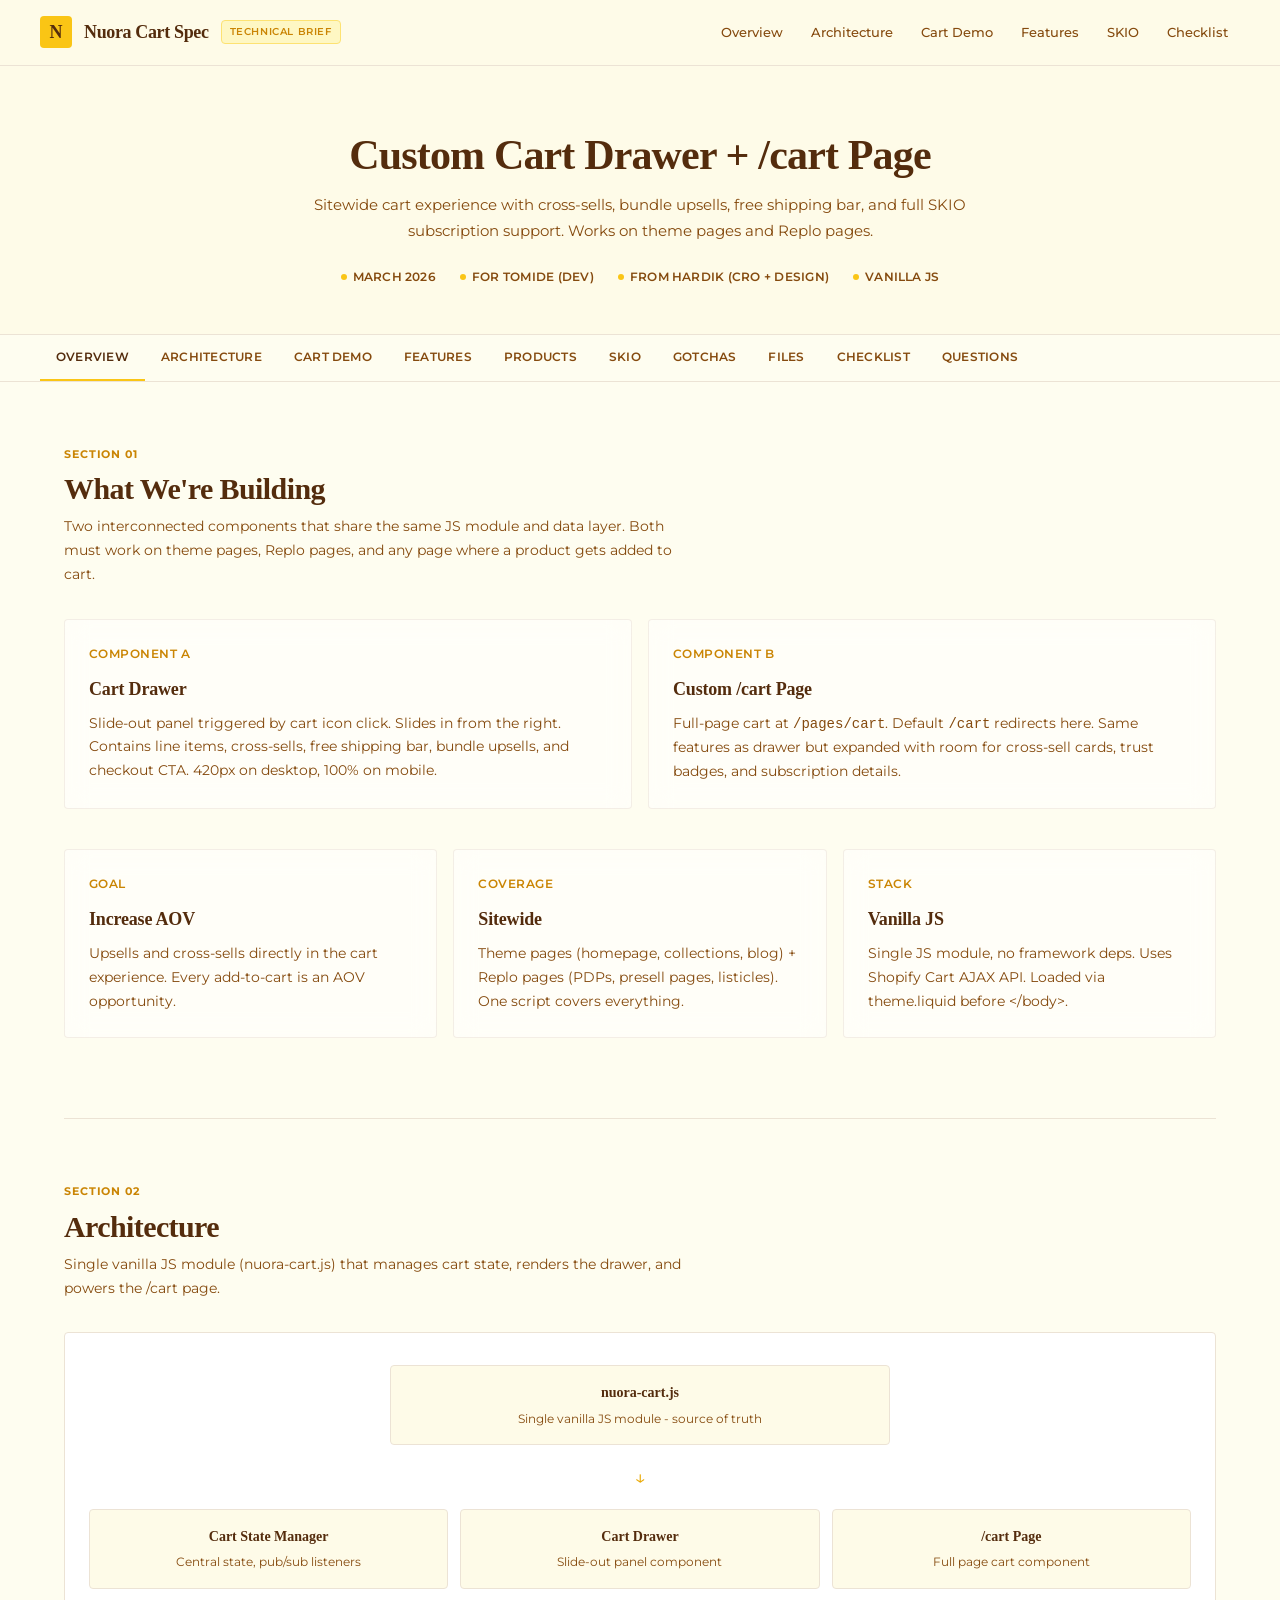
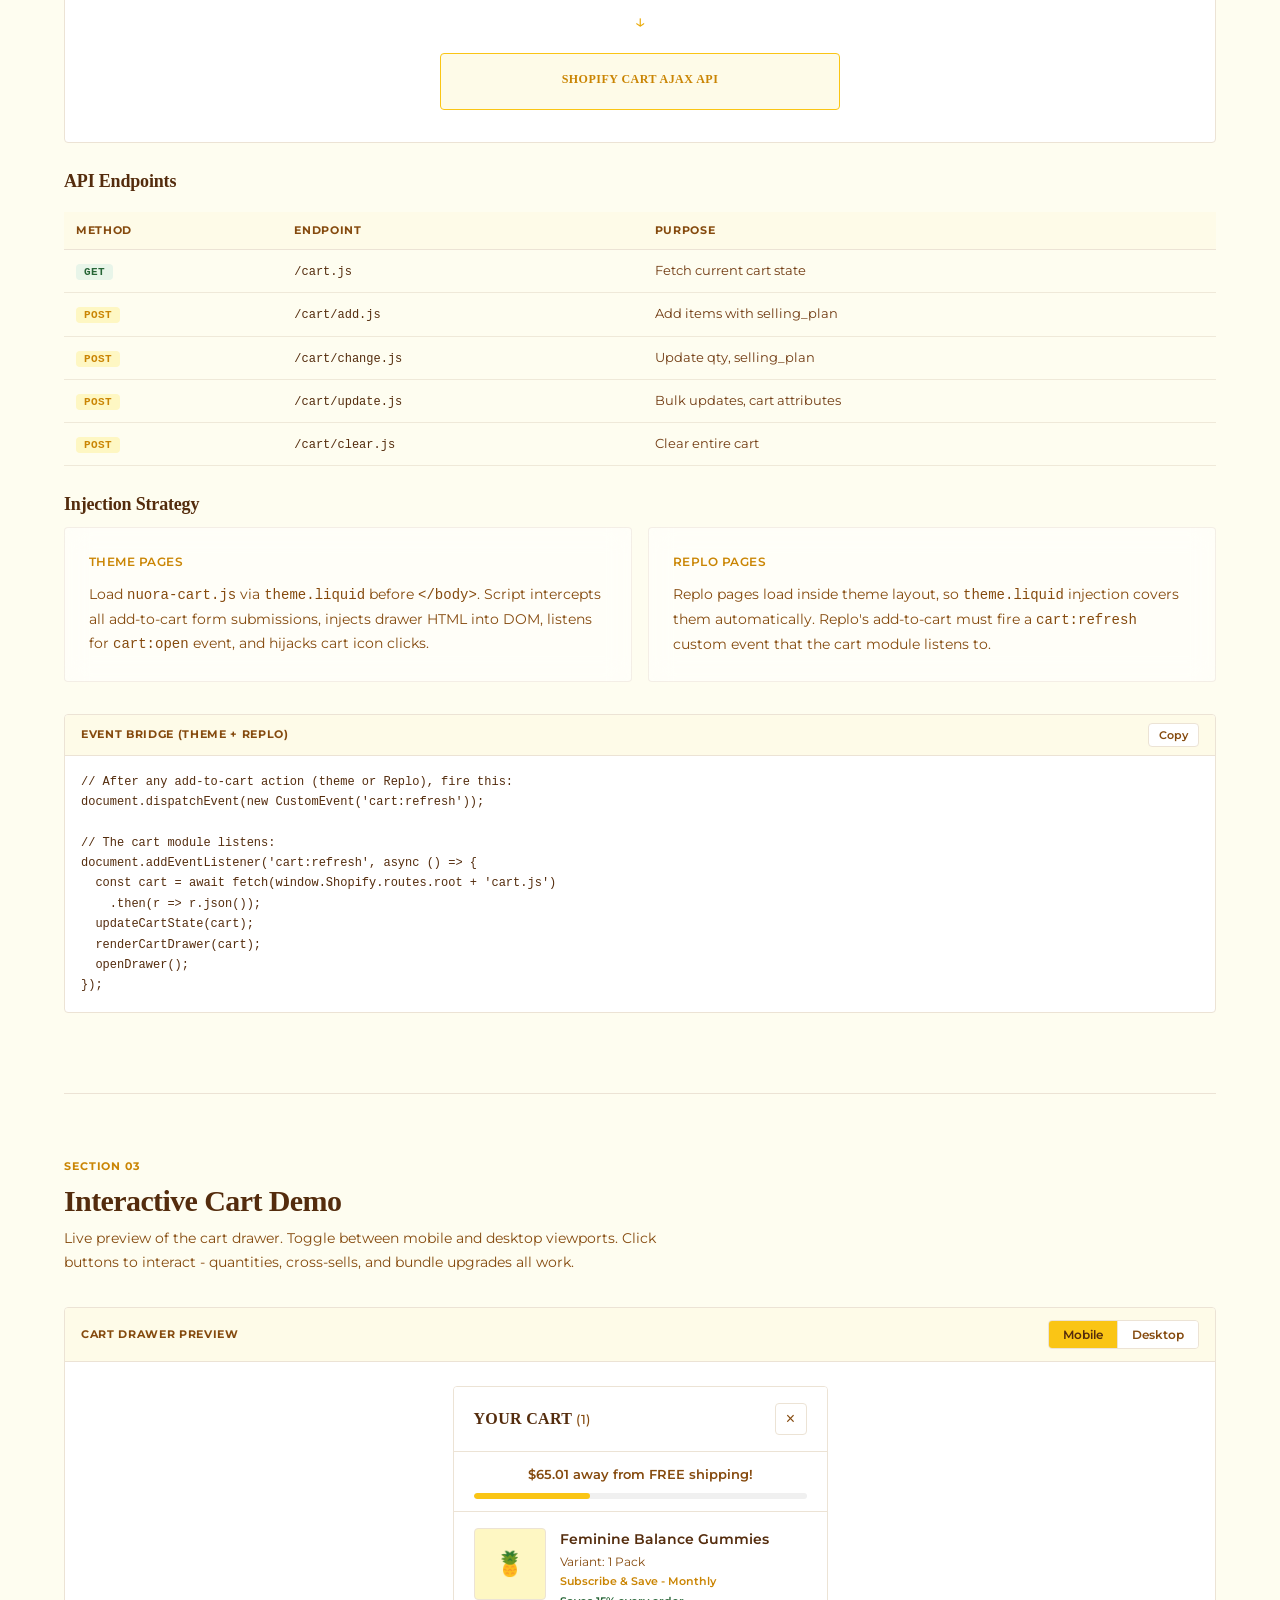
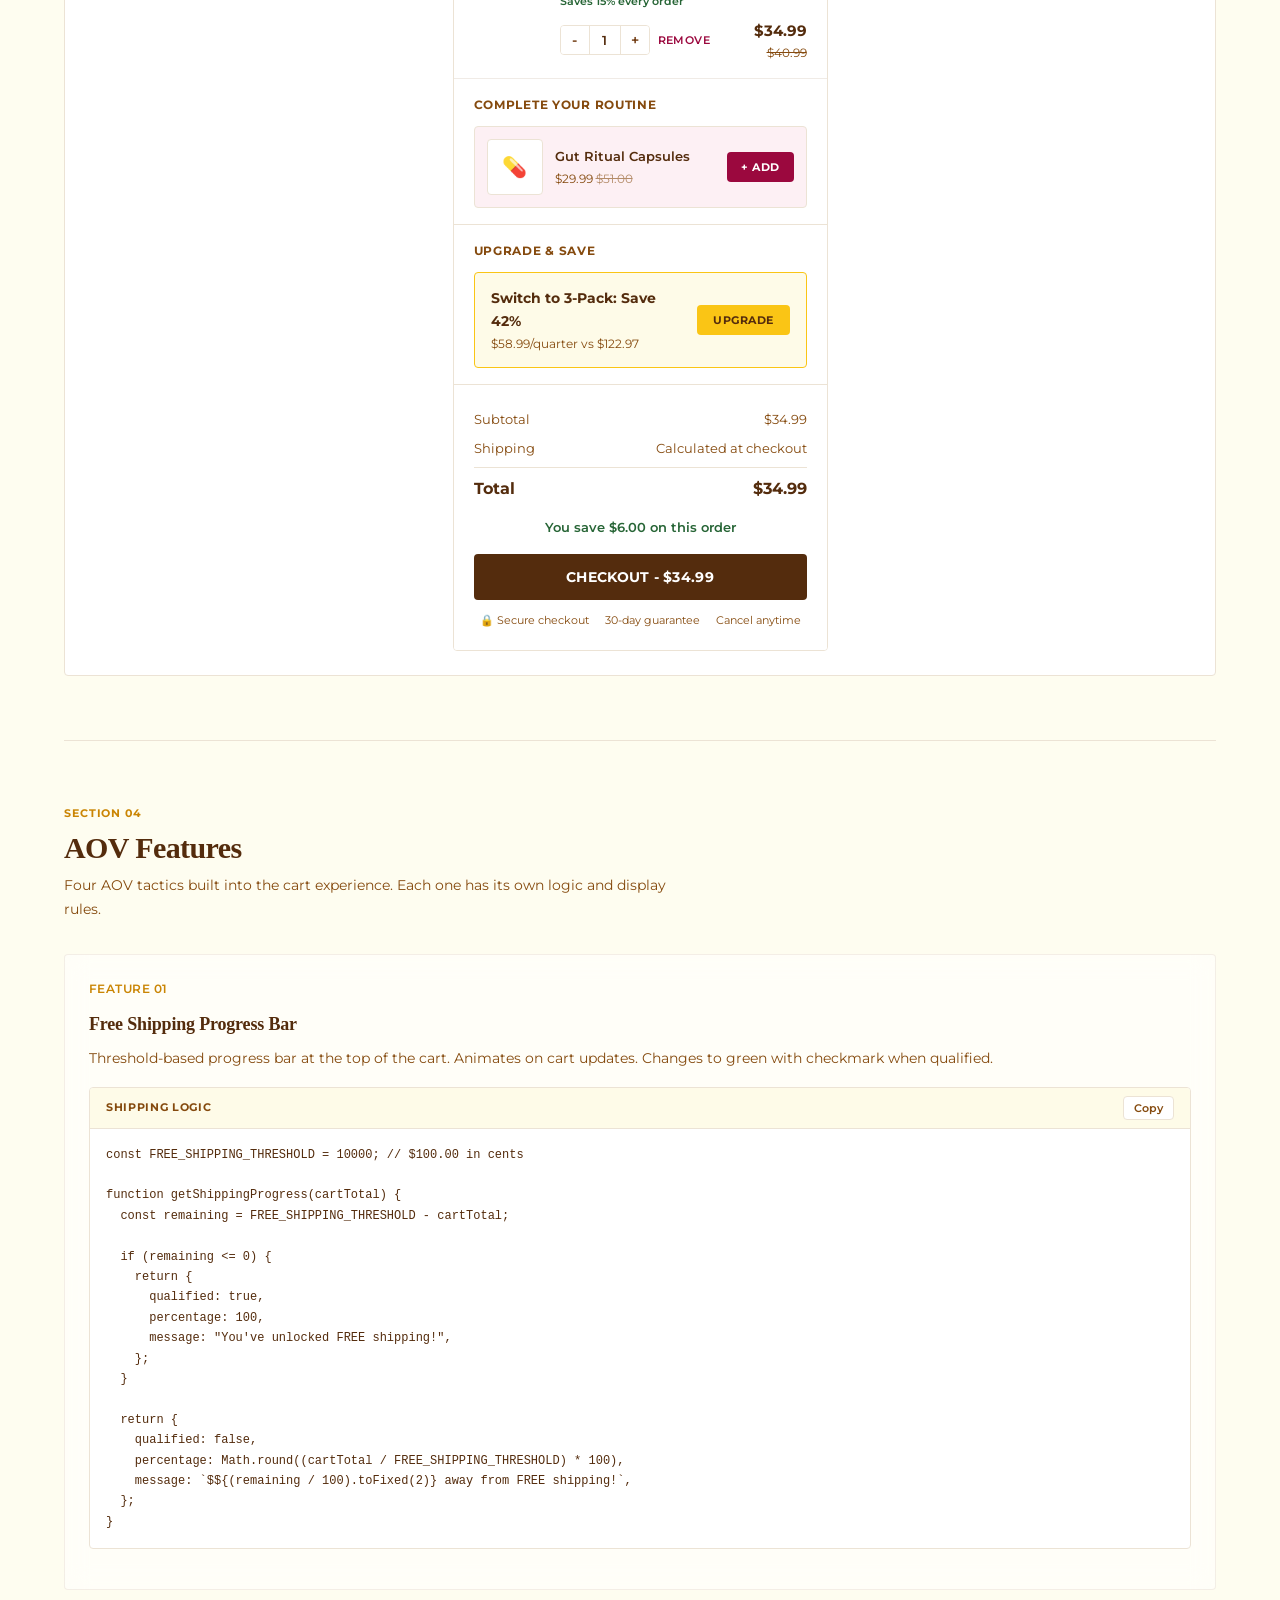
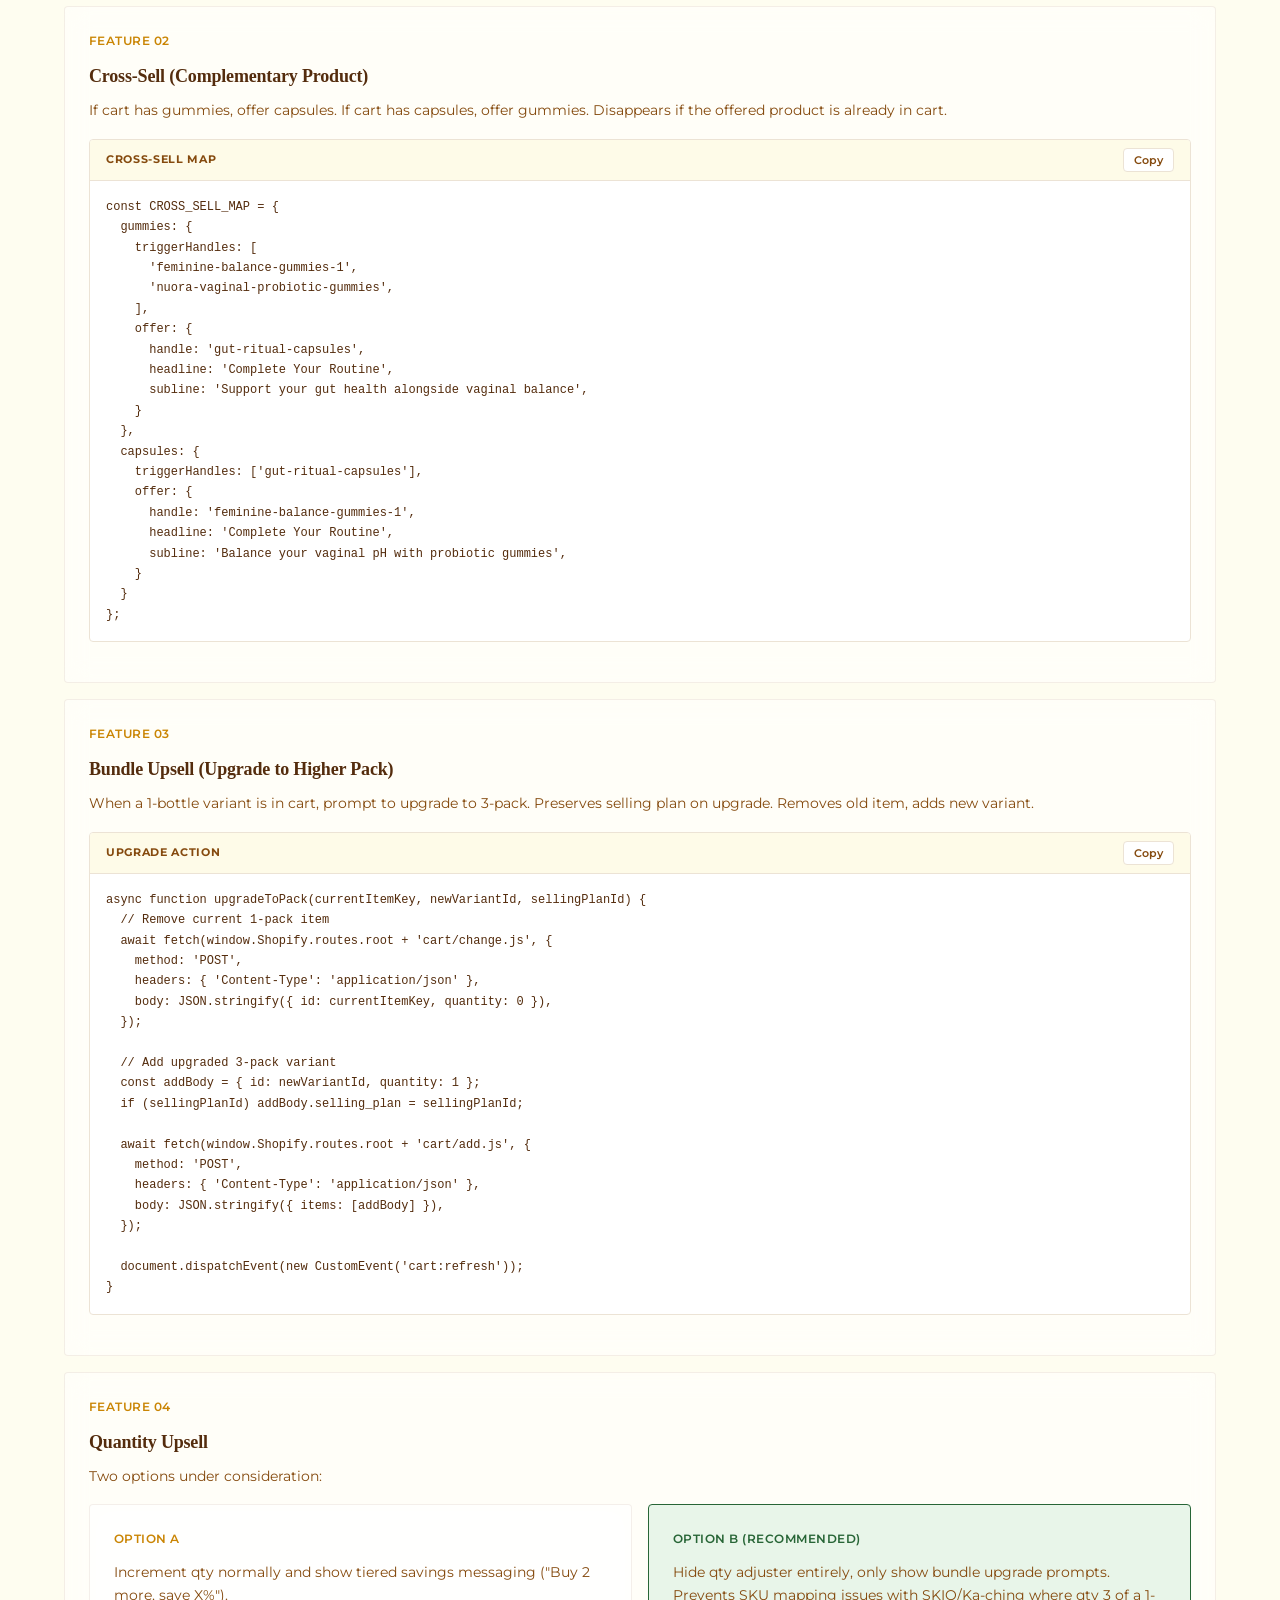
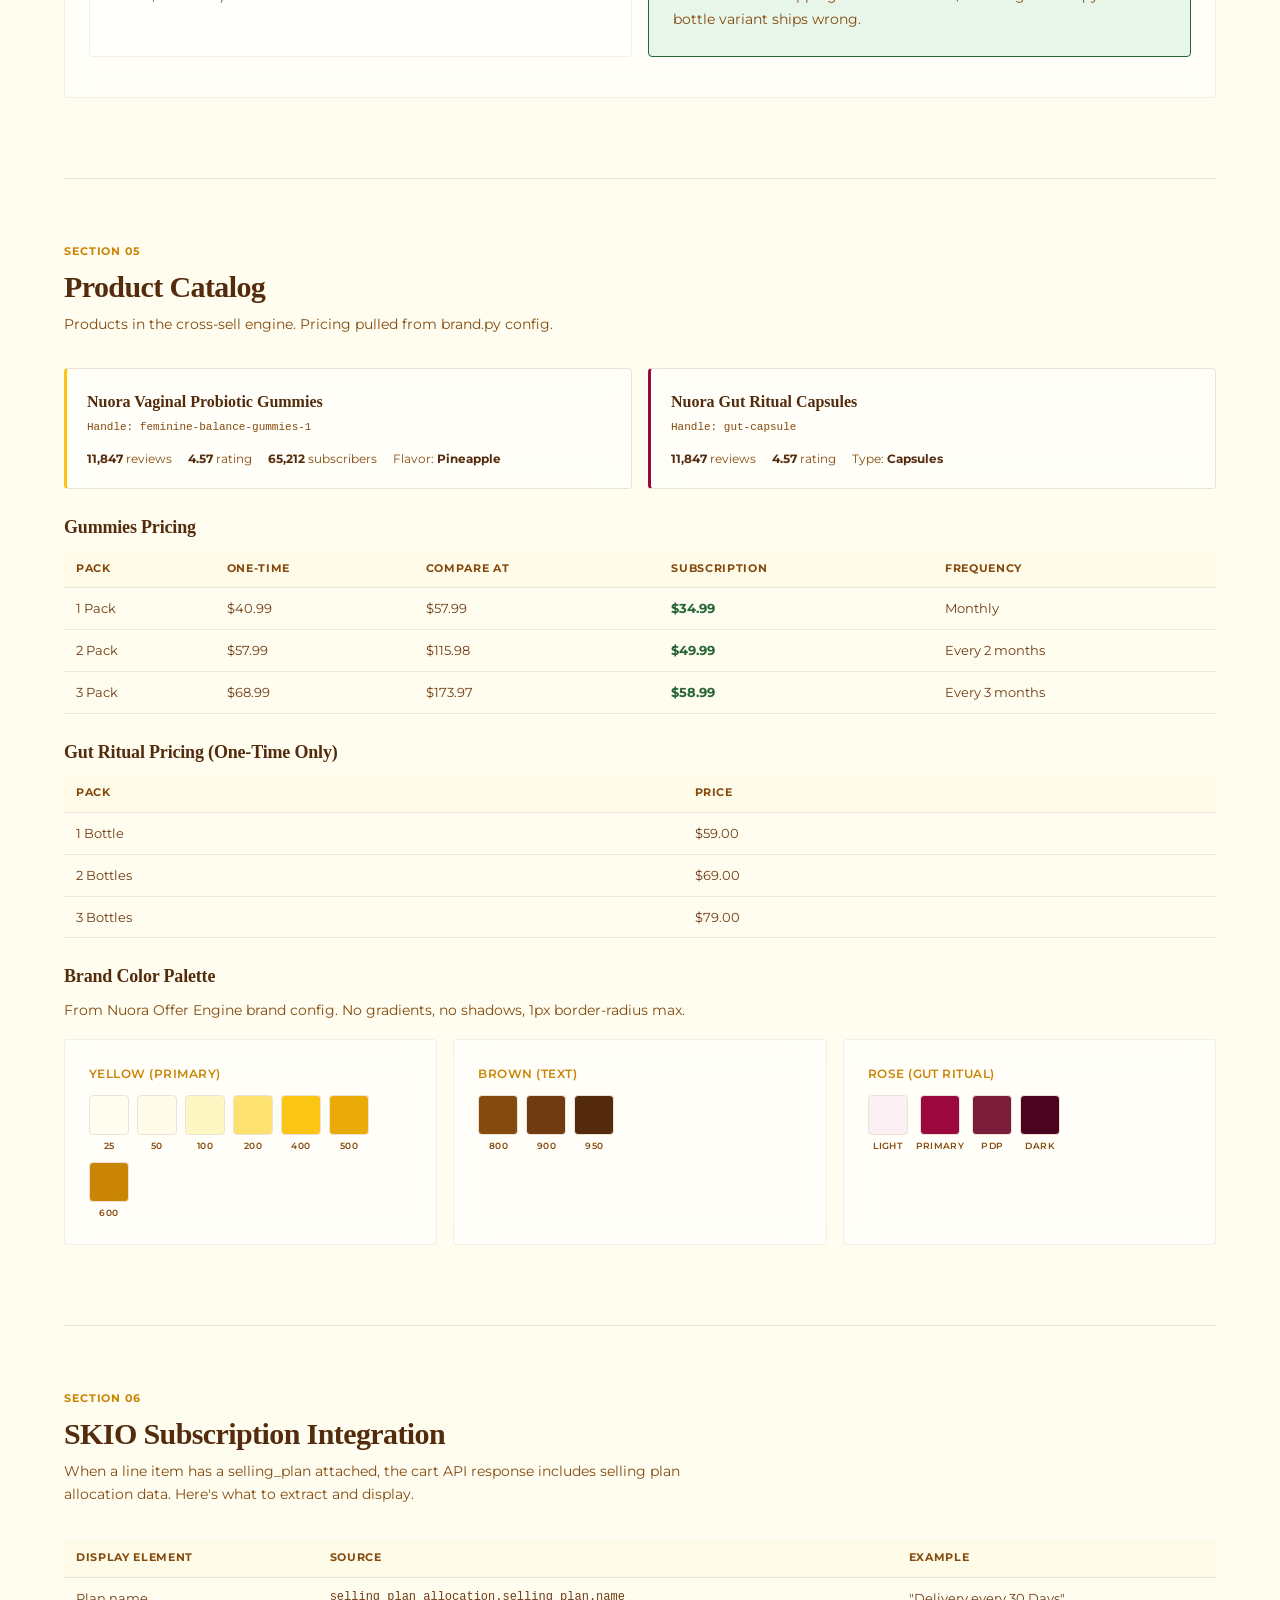
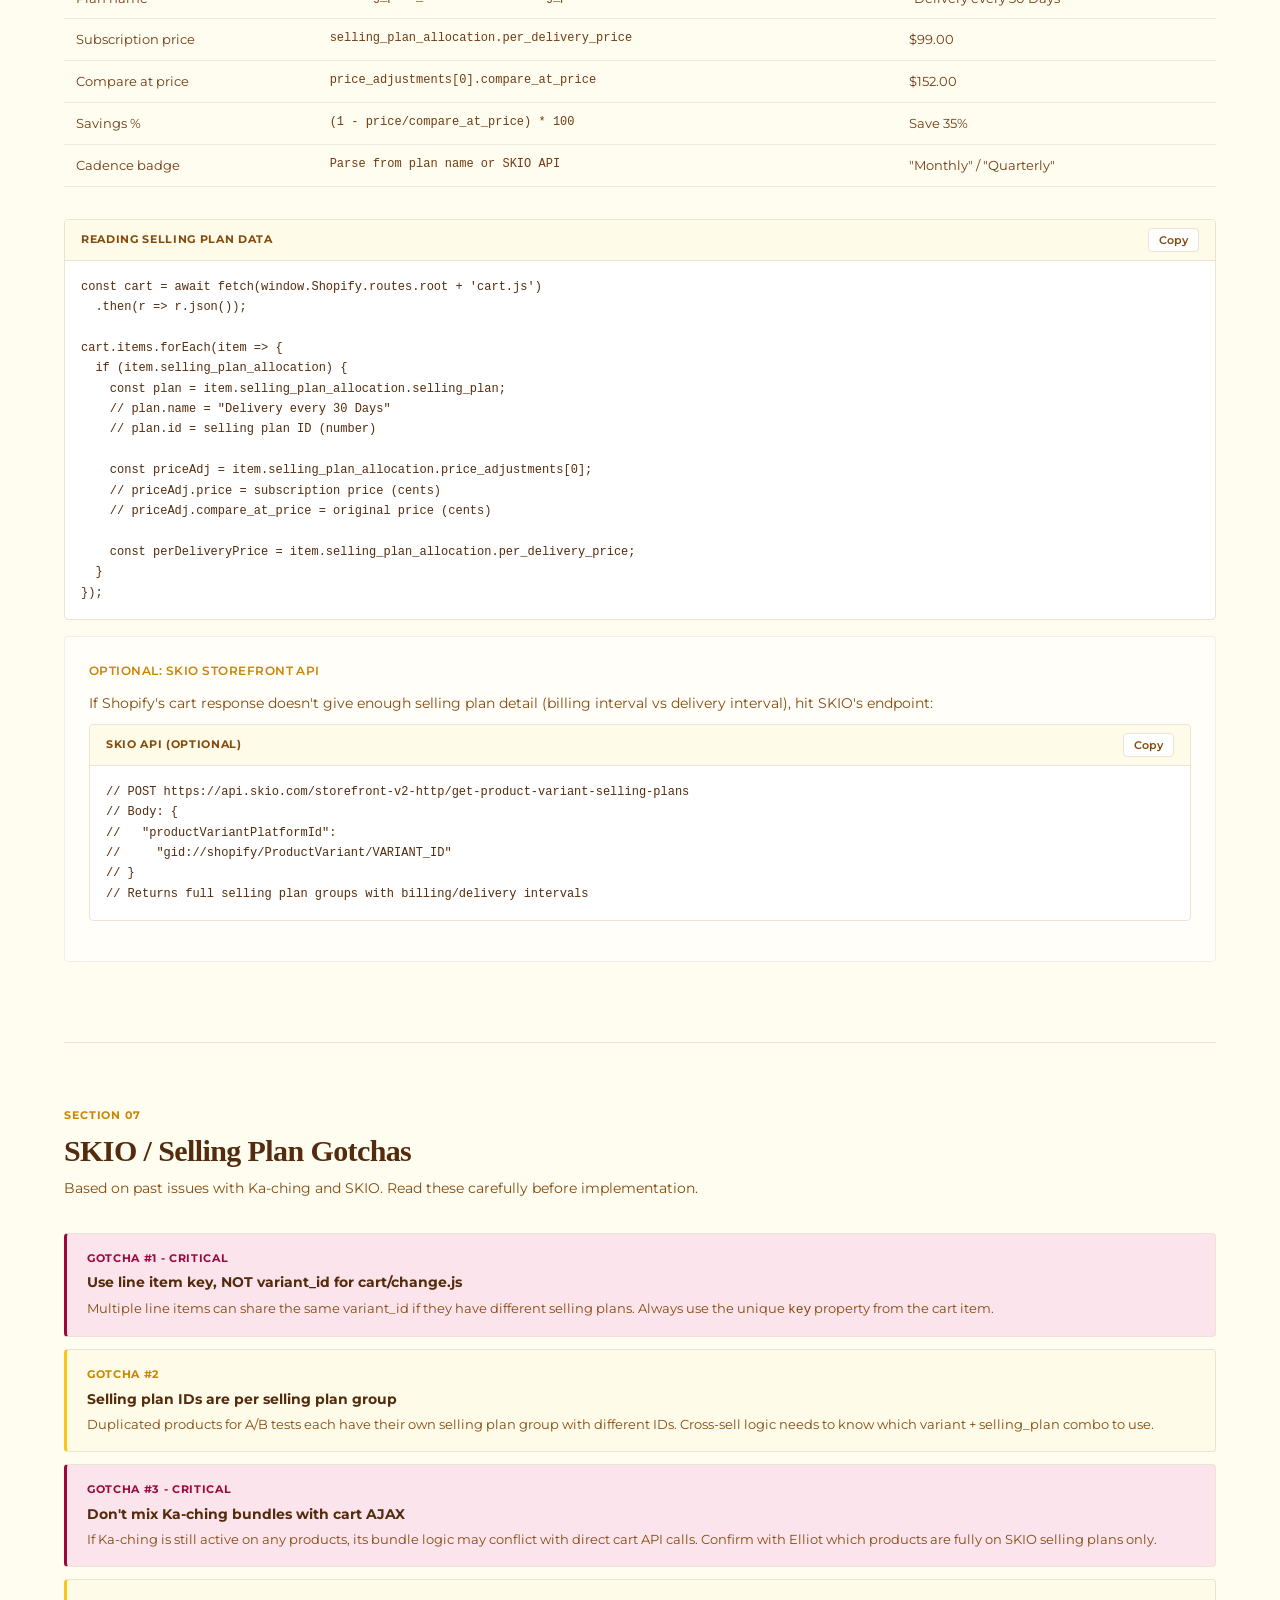
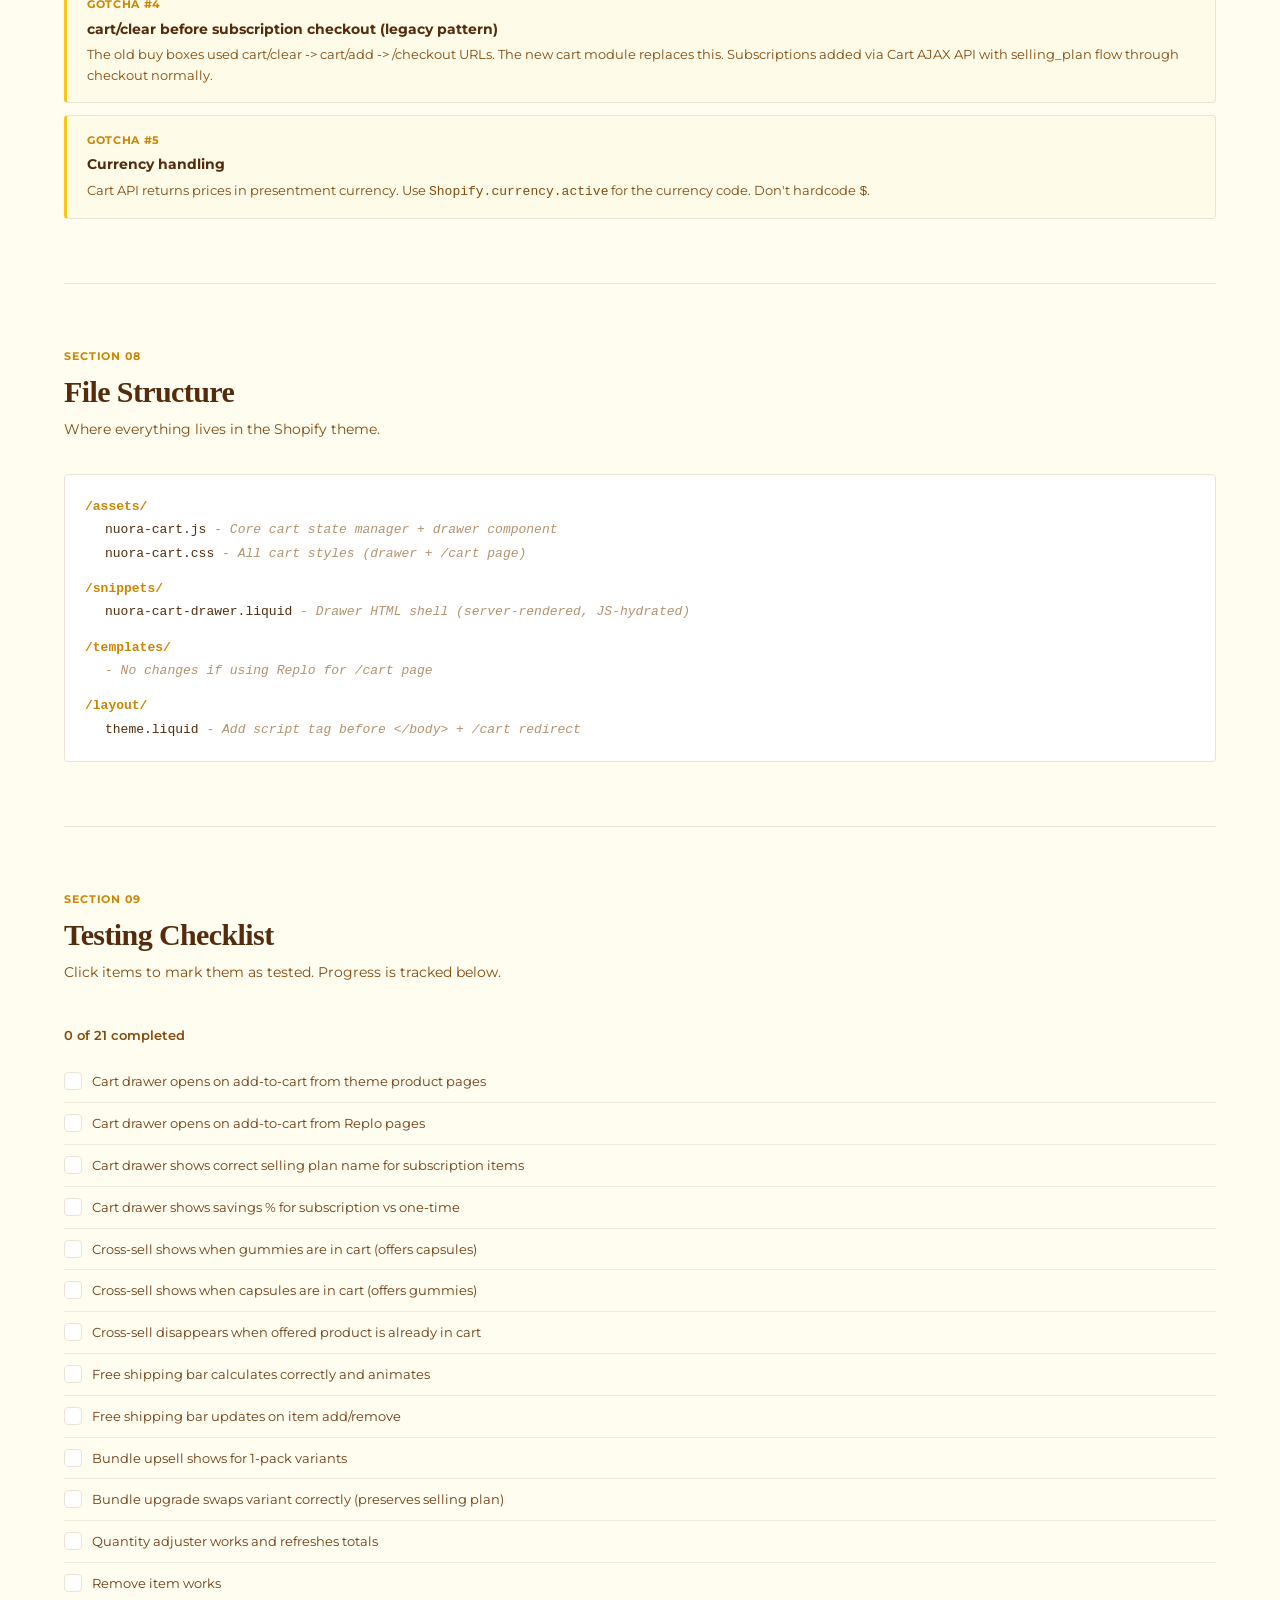
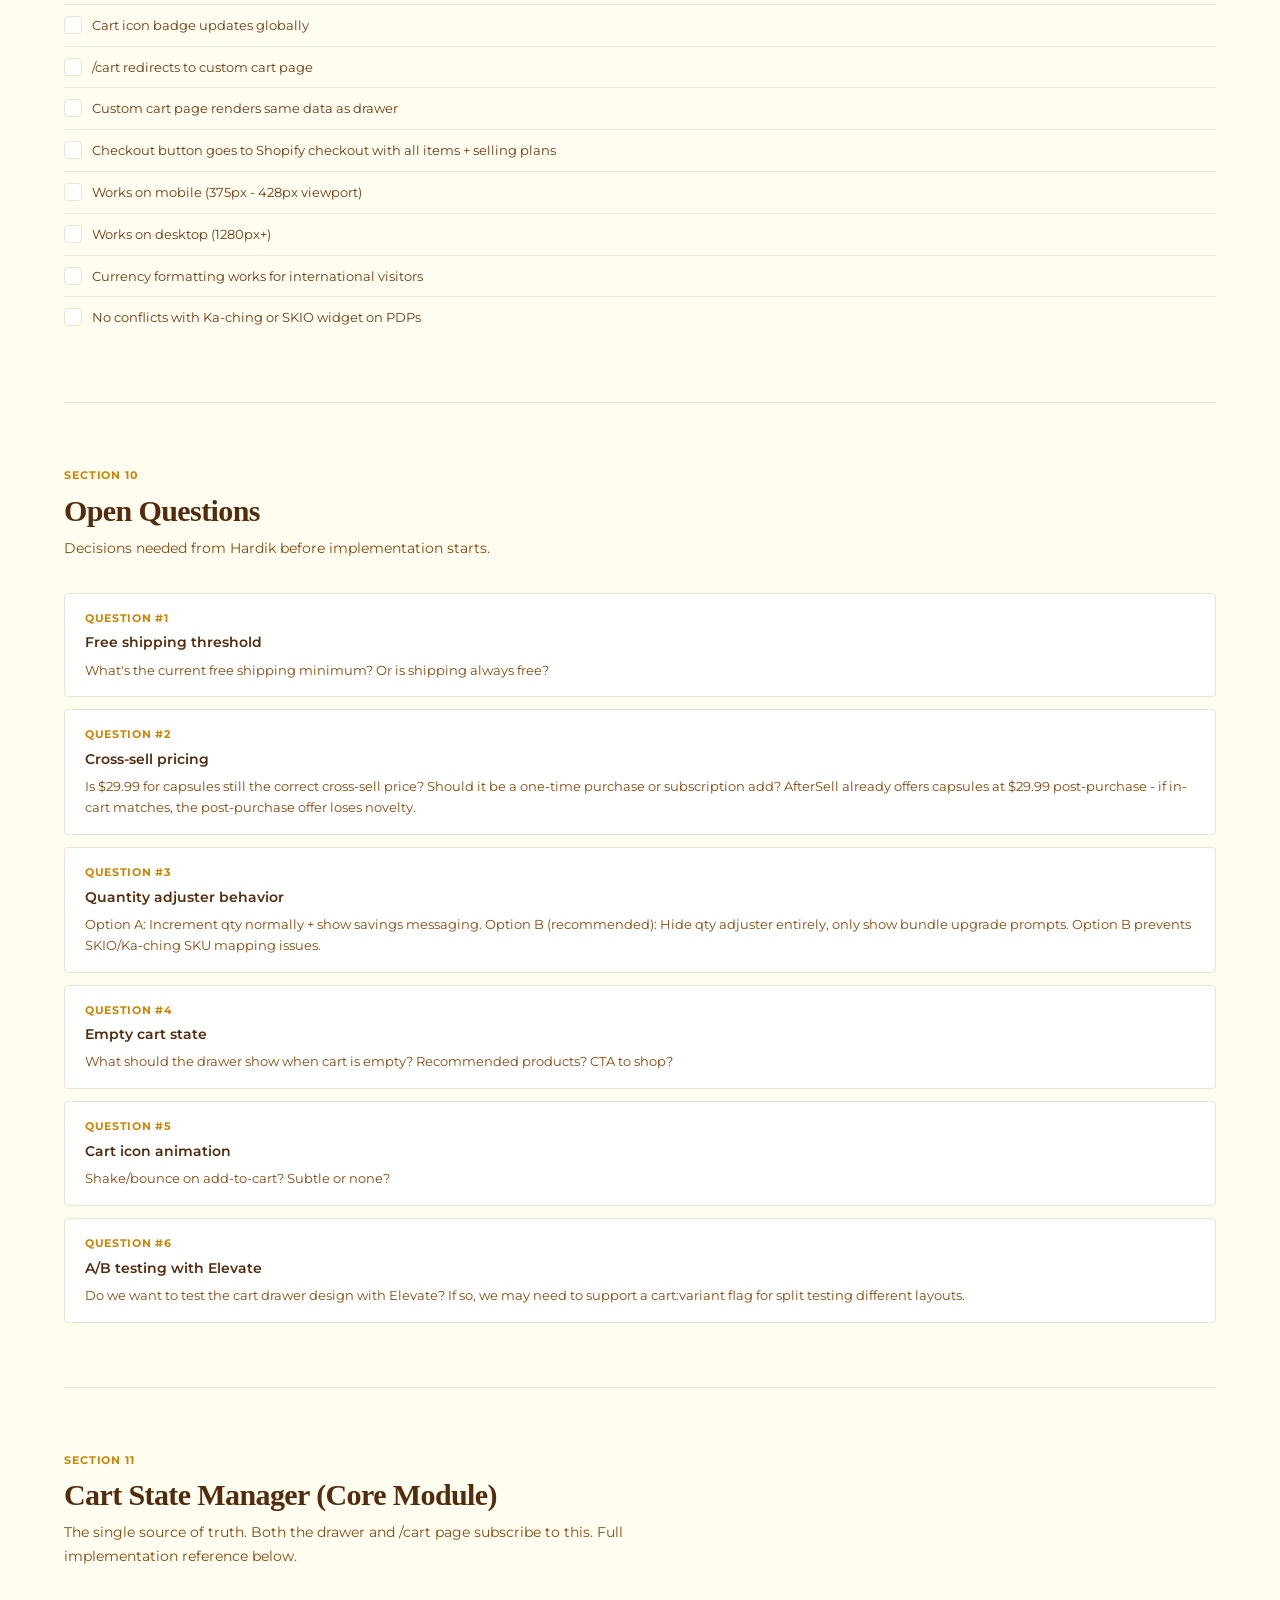
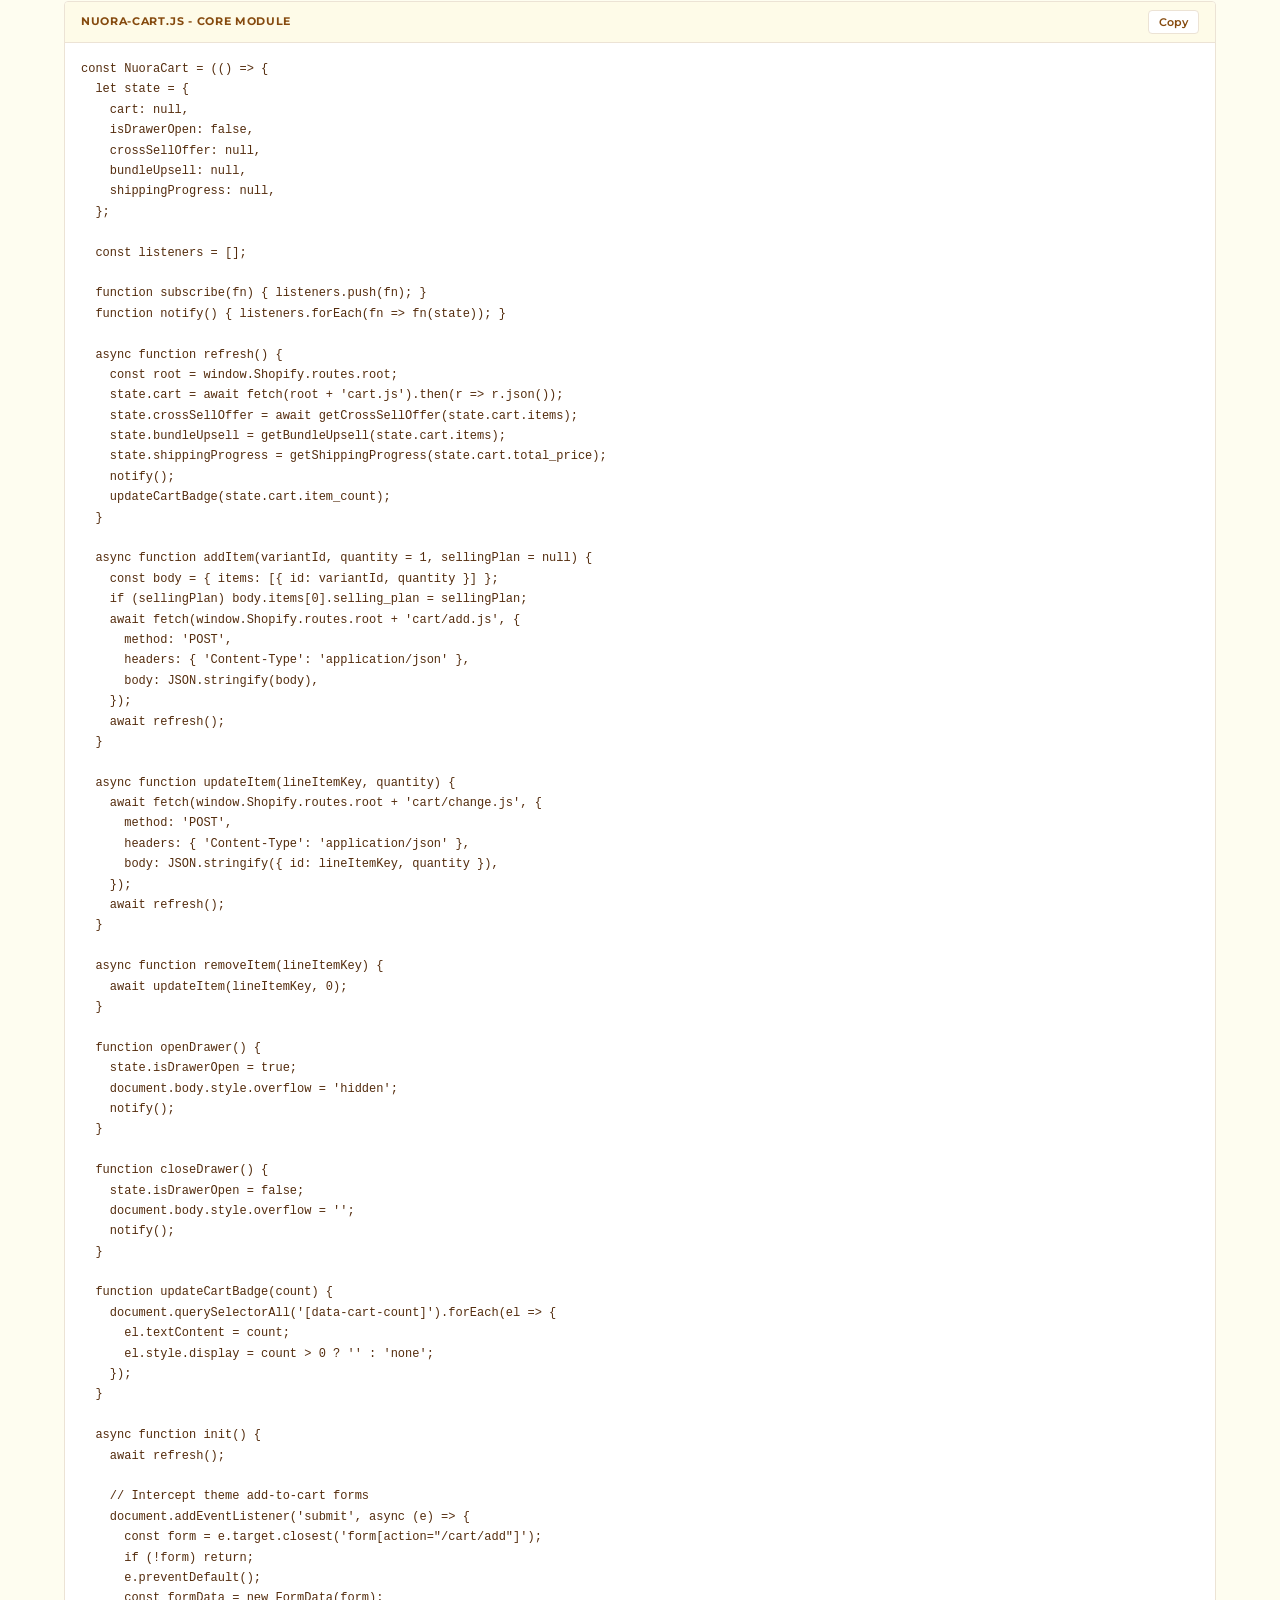
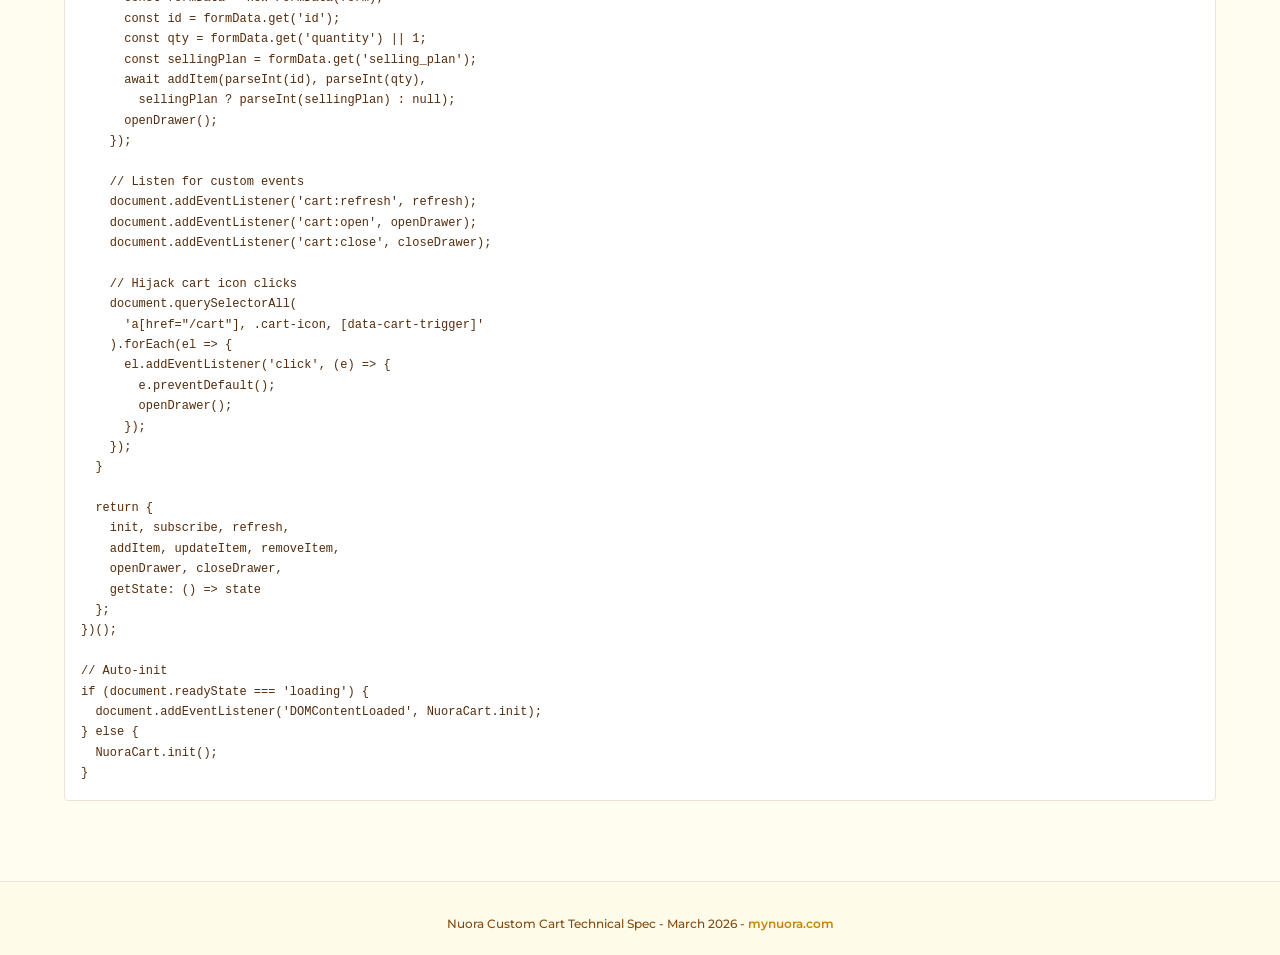
==== commit 7a5f71da: "Fix team roles: Hardik is CRO + Design, Nikita is Nuora owner Co-Authored-By: Claude Opus 4.6 (1M co" ====
--- a/index.html
+++ b/index.html
@@ -46,7 +46,7 @@
       <div class="hero-meta">
         <div class="hero-meta-item"><span class="dot"></span> March 2026</div>
         <div class="hero-meta-item"><span class="dot"></span> For Tomide (Dev)</div>
-        <div class="hero-meta-item"><span class="dot"></span> From Hardik (CRO)</div>
+        <div class="hero-meta-item"><span class="dot"></span> From Hardik (CRO + Design)</div>
         <div class="hero-meta-item"><span class="dot"></span> Vanilla JS</div>
       </div>
     </div>
--- a/styles.css
+++ b/styles.css
@@ -1,11 +1,11 @@
 /*
  * Nuora Custom Cart - Technical Spec Site
  * Brand: Nuora (mynuora.com)
- * Design Lead: Nikita
+ * Design: Hardik (CRO + Design)
  *
  * Rules:
  * - Light mode ONLY
- * - 1px border-radius max
+ * - 4px border-radius max
  * - NO shadows, NO glow, NO gradients
  * - Frosty glass OK (backdrop-filter blur)
  * - Heading: Americana BT Bold | Body: Montserrat
@@ -92,7 +92,7 @@
   width: 32px;
   height: 32px;
   background: var(--yellow-400);
-  border-radius: 1px;
+  border-radius: 4px;
   display: flex;
   align-items: center;
   justify-content: center;
@@ -119,7 +119,7 @@
   color: var(--yellow-600);
   background: var(--yellow-100);
   padding: 3px 8px;
-  border-radius: 1px;
+  border-radius: 4px;
   border: 1px solid var(--yellow-200);
 }
 
@@ -134,7 +134,7 @@
   color: var(--brown-800);
   text-decoration: none;
   padding: 6px 12px;
-  border-radius: 1px;
+  border-radius: 4px;
   transition: background 0.2s, color 0.2s;
 }
 
@@ -147,7 +147,7 @@
   display: none;
   background: none;
   border: 1px solid var(--border-solid);
-  border-radius: 1px;
+  border-radius: 4px;
   padding: 8px;
   cursor: pointer;
   color: var(--brown-900);
@@ -206,7 +206,7 @@
   width: 6px;
   height: 6px;
   background: var(--yellow-400);
-  border-radius: 1px;
+  border-radius: 4px;
 }
 
 /* ==================== SECTION NAV (TABS) ==================== */
@@ -302,7 +302,7 @@
   backdrop-filter: blur(12px);
   -webkit-backdrop-filter: blur(12px);
   border: 1px solid var(--glass-border);
-  border-radius: 1px;
+  border-radius: 4px;
   padding: 24px;
   margin-bottom: 16px;
 }
@@ -348,14 +348,14 @@
 .arch-diagram {
   background: var(--white);
   border: 1px solid var(--border-solid);
-  border-radius: 1px;
+  border-radius: 4px;
   padding: 32px 24px;
   overflow-x: auto;
 }
 
 .arch-box {
   border: 1px solid var(--border-solid);
-  border-radius: 1px;
+  border-radius: 4px;
   padding: 16px;
   text-align: center;
   background: var(--yellow-50);
@@ -405,7 +405,7 @@
 
 .arch-center-box {
   border: 1px solid var(--yellow-400);
-  border-radius: 1px;
+  border-radius: 4px;
   padding: 16px 24px;
   background: var(--yellow-50);
   text-align: center;
@@ -455,7 +455,7 @@
   font-weight: 700;
   letter-spacing: 0.04em;
   padding: 2px 8px;
-  border-radius: 1px;
+  border-radius: 4px;
   font-family: monospace;
 }
 
@@ -481,7 +481,7 @@
   position: relative;
   background: var(--white);
   border: 1px solid var(--border-solid);
-  border-radius: 1px;
+  border-radius: 4px;
   overflow: hidden;
   min-height: 500px;
 }
@@ -507,7 +507,7 @@
   display: flex;
   gap: 0;
   border: 1px solid var(--border-solid);
-  border-radius: 1px;
+  border-radius: 4px;
   overflow: hidden;
 }
 
@@ -554,7 +554,7 @@
 .cart-drawer-demo {
   background: var(--white);
   border: 1px solid var(--border-solid);
-  border-radius: 1px;
+  border-radius: 4px;
   overflow: hidden;
   margin: 0 auto;
 }
@@ -565,7 +565,7 @@
   justify-content: space-between;
   padding: 16px 20px;
   border-bottom: 1px solid var(--border-solid);
-  background: var(--yellow-50);
+  background: var(--white);
 }
 
 .drawer-header-title {
@@ -590,7 +590,7 @@
   align-items: center;
   justify-content: center;
   border: 1px solid var(--border-solid);
-  border-radius: 1px;
+  border-radius: 4px;
   background: var(--white);
   cursor: pointer;
   color: var(--brown-800);
@@ -624,14 +624,14 @@
   width: 100%;
   height: 6px;
   background: #F0F0F0;
-  border-radius: 1px;
+  border-radius: 4px;
   overflow: hidden;
 }
 
 .shipping-bar-fill {
   height: 100%;
   background: var(--yellow-400);
-  border-radius: 1px;
+  border-radius: 4px;
   transition: width 0.4s ease;
 }
 
@@ -657,7 +657,7 @@
   flex-shrink: 0;
   background: var(--yellow-100);
   border: 1px solid var(--border-solid);
-  border-radius: 1px;
+  border-radius: 4px;
   display: flex;
   align-items: center;
   justify-content: center;
@@ -711,7 +711,7 @@
   display: flex;
   align-items: center;
   border: 1px solid var(--border-solid);
-  border-radius: 1px;
+  border-radius: 4px;
   overflow: hidden;
 }
 
@@ -721,7 +721,7 @@
   display: flex;
   align-items: center;
   justify-content: center;
-  background: var(--yellow-50);
+  background: var(--white);
   border: none;
   cursor: pointer;
   color: var(--brown-900);
@@ -732,7 +732,7 @@
 }
 
 .qty-btn:hover {
-  background: var(--yellow-100);
+  background: var(--yellow-50);
 }
 
 .qty-value {
@@ -801,7 +801,7 @@
   align-items: center;
   padding: 12px;
   border: 1px solid var(--border-solid);
-  border-radius: 1px;
+  border-radius: 4px;
   background: var(--rose-light);
 }
 
@@ -811,7 +811,7 @@
   flex-shrink: 0;
   background: var(--white);
   border: 1px solid var(--border-solid);
-  border-radius: 1px;
+  border-radius: 4px;
   display: flex;
   align-items: center;
   justify-content: center;
@@ -850,7 +850,7 @@
   color: var(--white);
   border: none;
   padding: 8px 14px;
-  border-radius: 1px;
+  border-radius: 4px;
   cursor: pointer;
   white-space: nowrap;
   transition: background 0.2s;
@@ -878,7 +878,7 @@
 .bundle-card {
   padding: 14px 16px;
   border: 1px solid var(--yellow-400);
-  border-radius: 1px;
+  border-radius: 4px;
   background: var(--yellow-50);
   display: flex;
   align-items: center;
@@ -908,7 +908,7 @@
   color: var(--brown-950);
   border: none;
   padding: 8px 16px;
-  border-radius: 1px;
+  border-radius: 4px;
   cursor: pointer;
   white-space: nowrap;
   transition: background 0.2s;
@@ -921,7 +921,7 @@
 /* Cart Footer */
 .cart-footer {
   padding: 20px;
-  background: var(--yellow-50);
+  background: var(--white);
 }
 
 .cart-summary-row {
@@ -961,7 +961,7 @@
   color: var(--white);
   border: none;
   padding: 14px 24px;
-  border-radius: 1px;
+  border-radius: 4px;
   cursor: pointer;
   margin-top: 8px;
   transition: background 0.2s;
@@ -992,7 +992,7 @@
 .code-block {
   background: var(--white);
   border: 1px solid var(--border-solid);
-  border-radius: 1px;
+  border-radius: 4px;
   overflow-x: auto;
   margin: 16px 0;
 }
@@ -1021,7 +1021,7 @@
   color: var(--brown-800);
   background: var(--white);
   border: 1px solid var(--border-solid);
-  border-radius: 1px;
+  border-radius: 4px;
   padding: 4px 10px;
   cursor: pointer;
   transition: background 0.2s;
@@ -1063,7 +1063,7 @@
   background: var(--yellow-50);
   margin: 0 -12px;
   padding: 10px 12px;
-  border-radius: 1px;
+  border-radius: 4px;
 }
 
 .checklist-item:last-child {
@@ -1075,7 +1075,7 @@
   height: 18px;
   flex-shrink: 0;
   border: 1px solid var(--border-solid);
-  border-radius: 1px;
+  border-radius: 4px;
   background: var(--white);
   display: flex;
   align-items: center;
@@ -1120,7 +1120,7 @@
   padding: 20px;
   background: var(--white);
   border: 1px solid var(--border-solid);
-  border-radius: 1px;
+  border-radius: 4px;
 }
 
 .file-tree .folder {
@@ -1156,7 +1156,7 @@
 .product-card {
   padding: 20px;
   border: 1px solid var(--border-solid);
-  border-radius: 1px;
+  border-radius: 4px;
   background: var(--glass);
   backdrop-filter: blur(12px);
   -webkit-backdrop-filter: blur(12px);
@@ -1242,7 +1242,7 @@
   padding: 16px 20px;
   border: 1px solid var(--border-solid);
   border-left: 3px solid var(--yellow-400);
-  border-radius: 1px;
+  border-radius: 4px;
   background: var(--yellow-50);
 }
 
@@ -1287,7 +1287,7 @@
 .question-item {
   padding: 16px 20px;
   border: 1px solid var(--border-solid);
-  border-radius: 1px;
+  border-radius: 4px;
   background: var(--white);
 }
 
@@ -1356,7 +1356,7 @@
   width: 40px;
   height: 40px;
   border: 1px solid var(--border-solid);
-  border-radius: 1px;
+  border-radius: 4px;
 }
 
 .swatch-label {
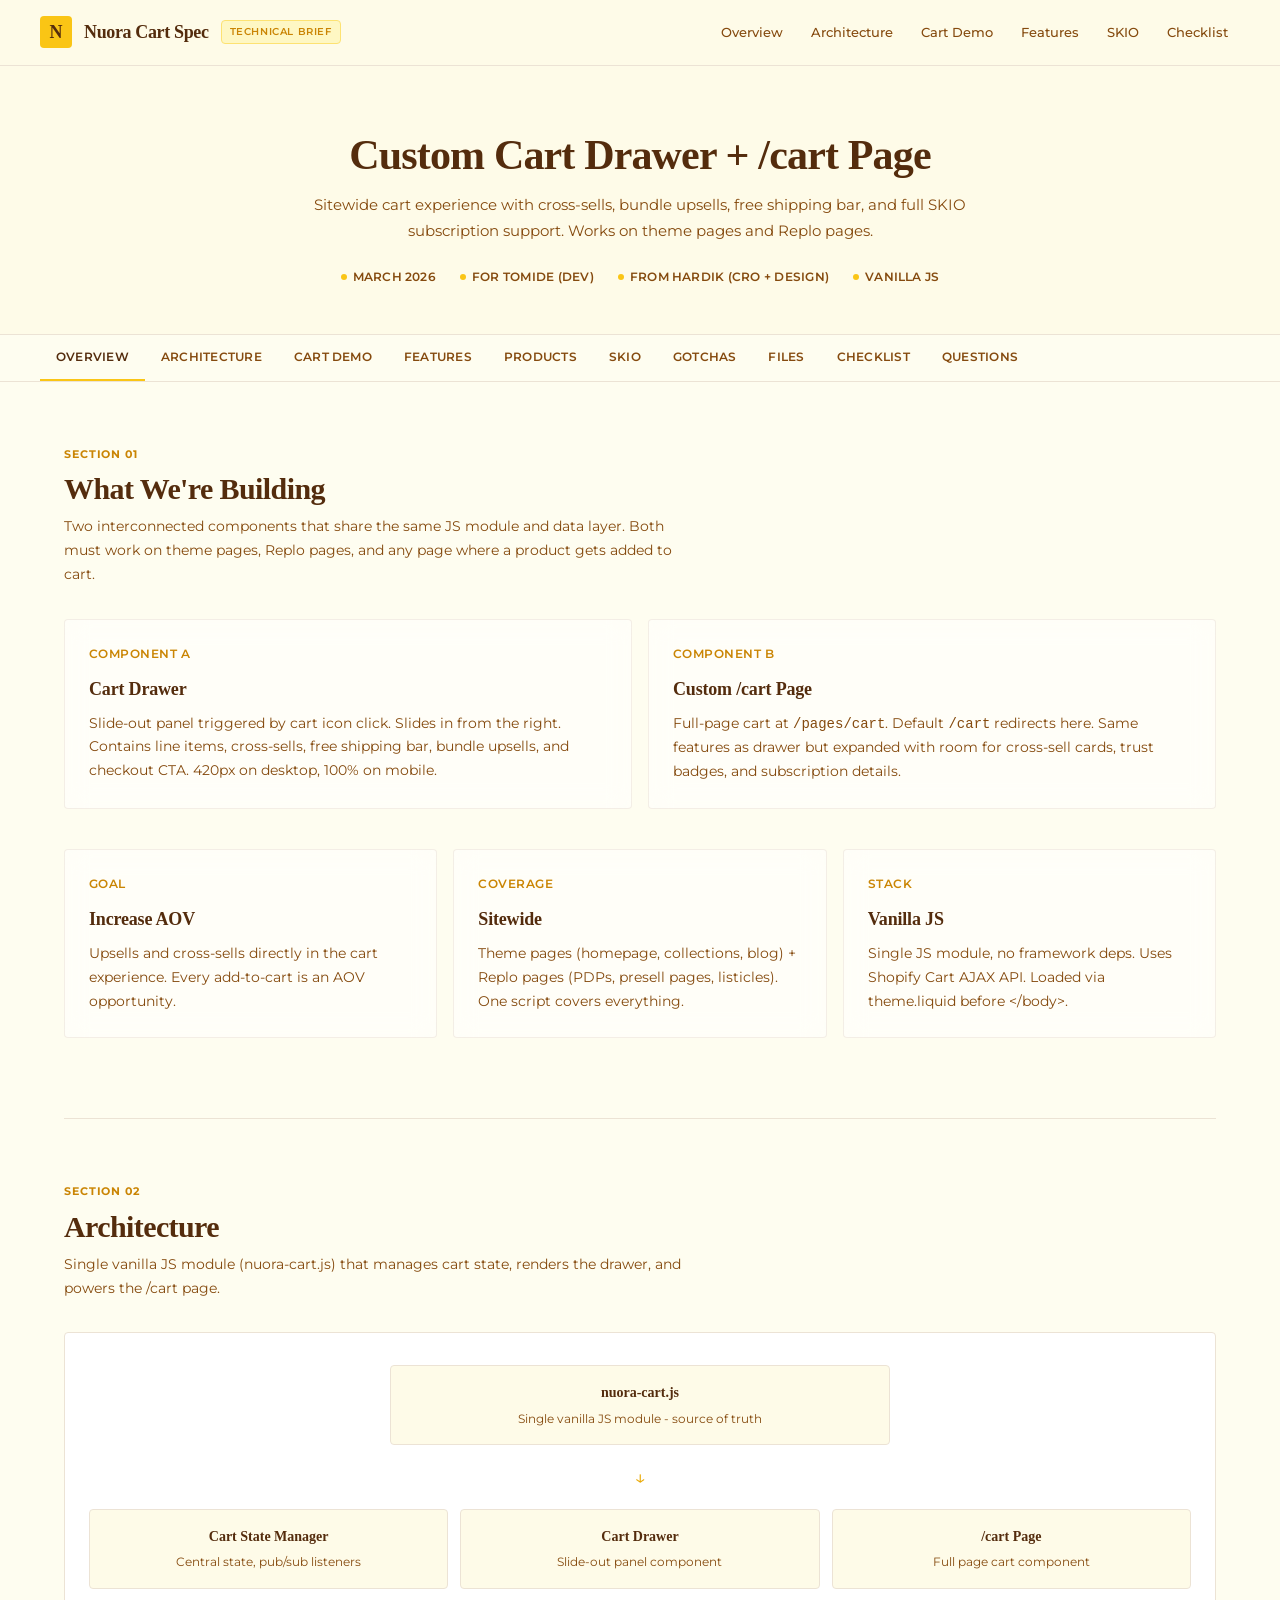
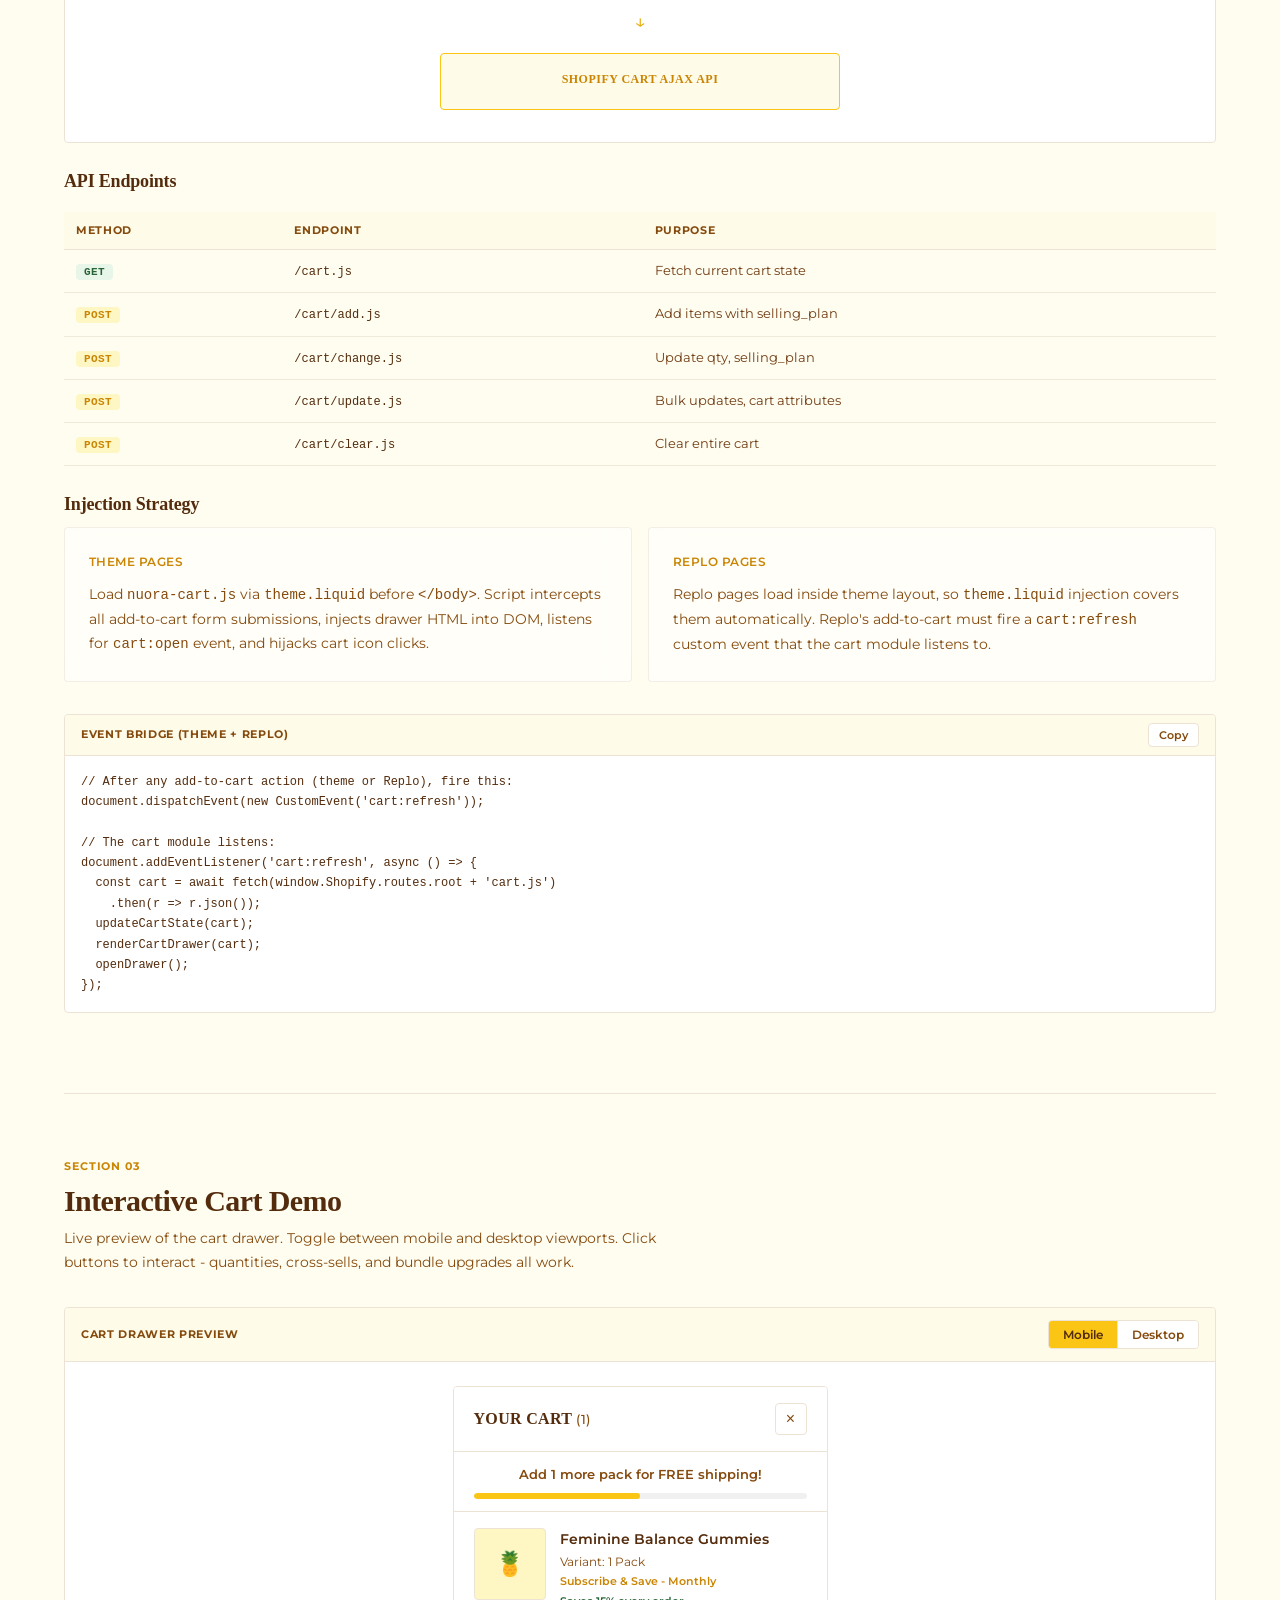
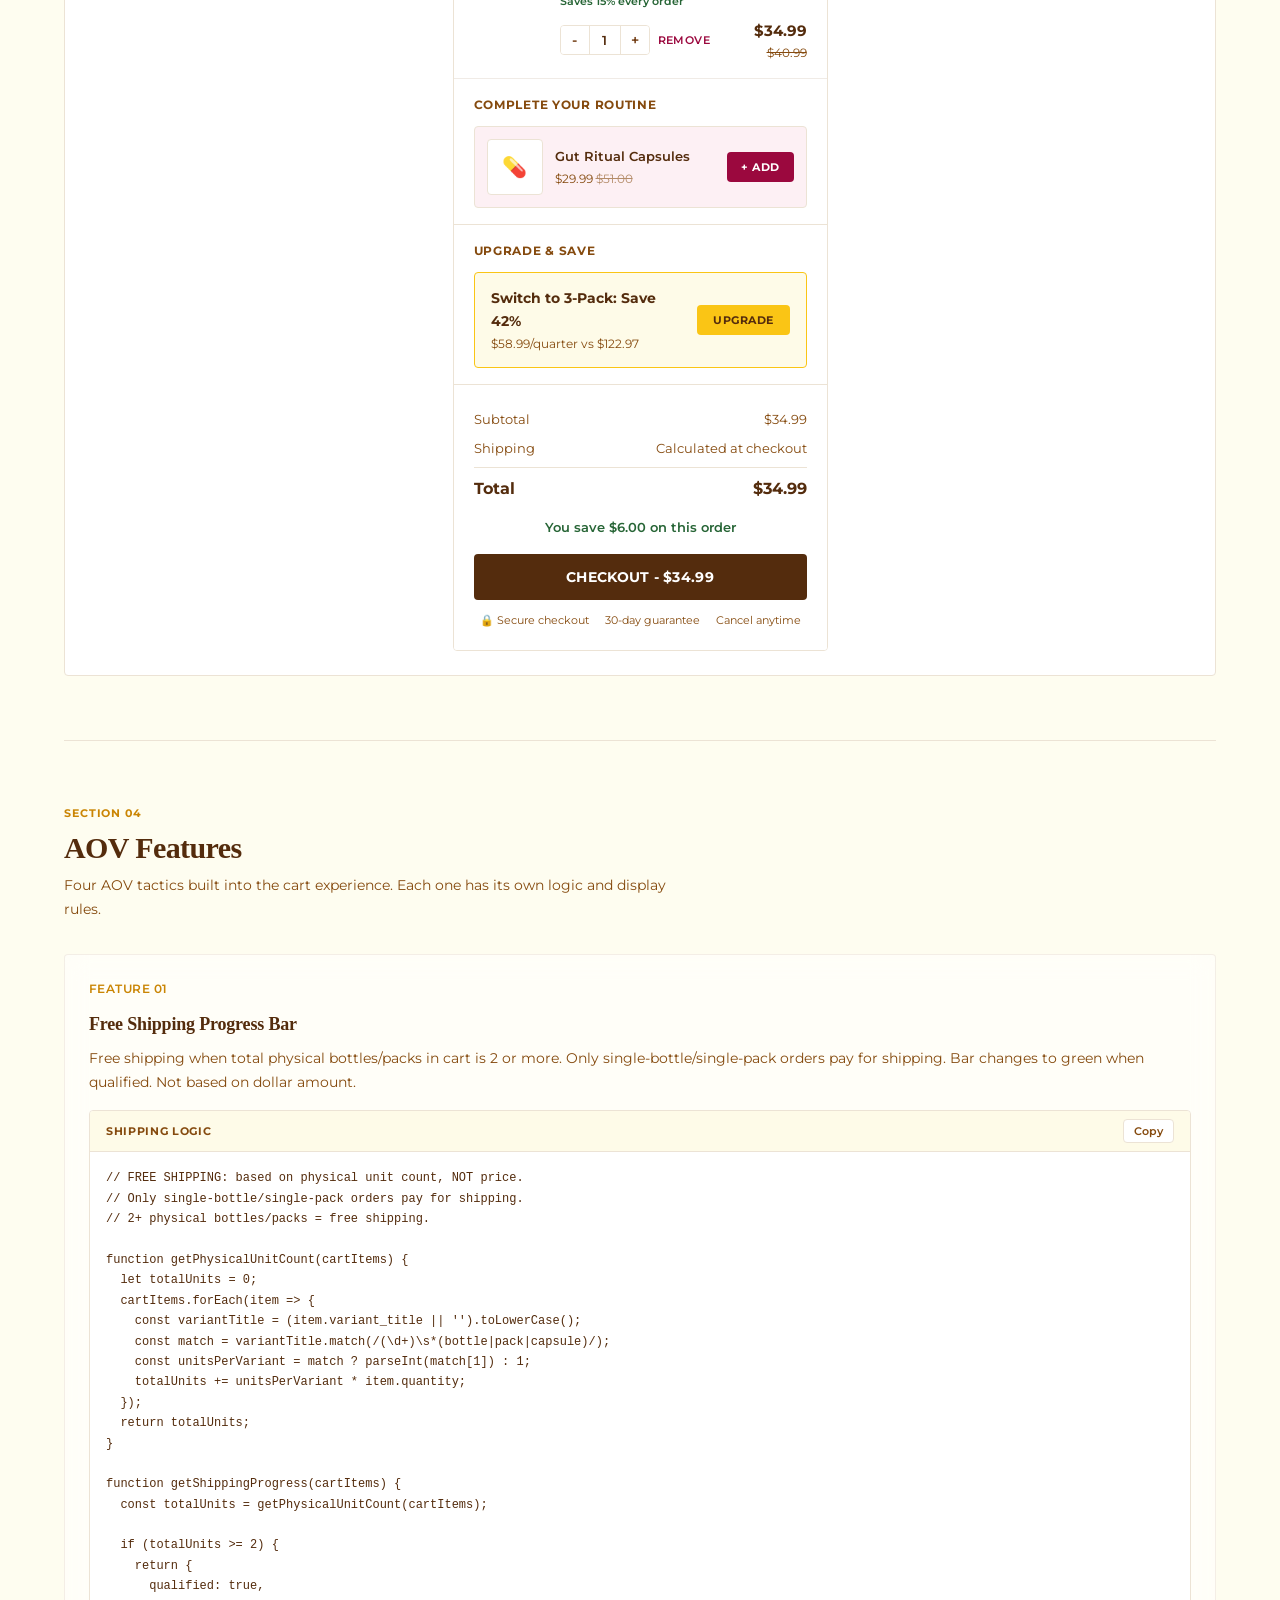
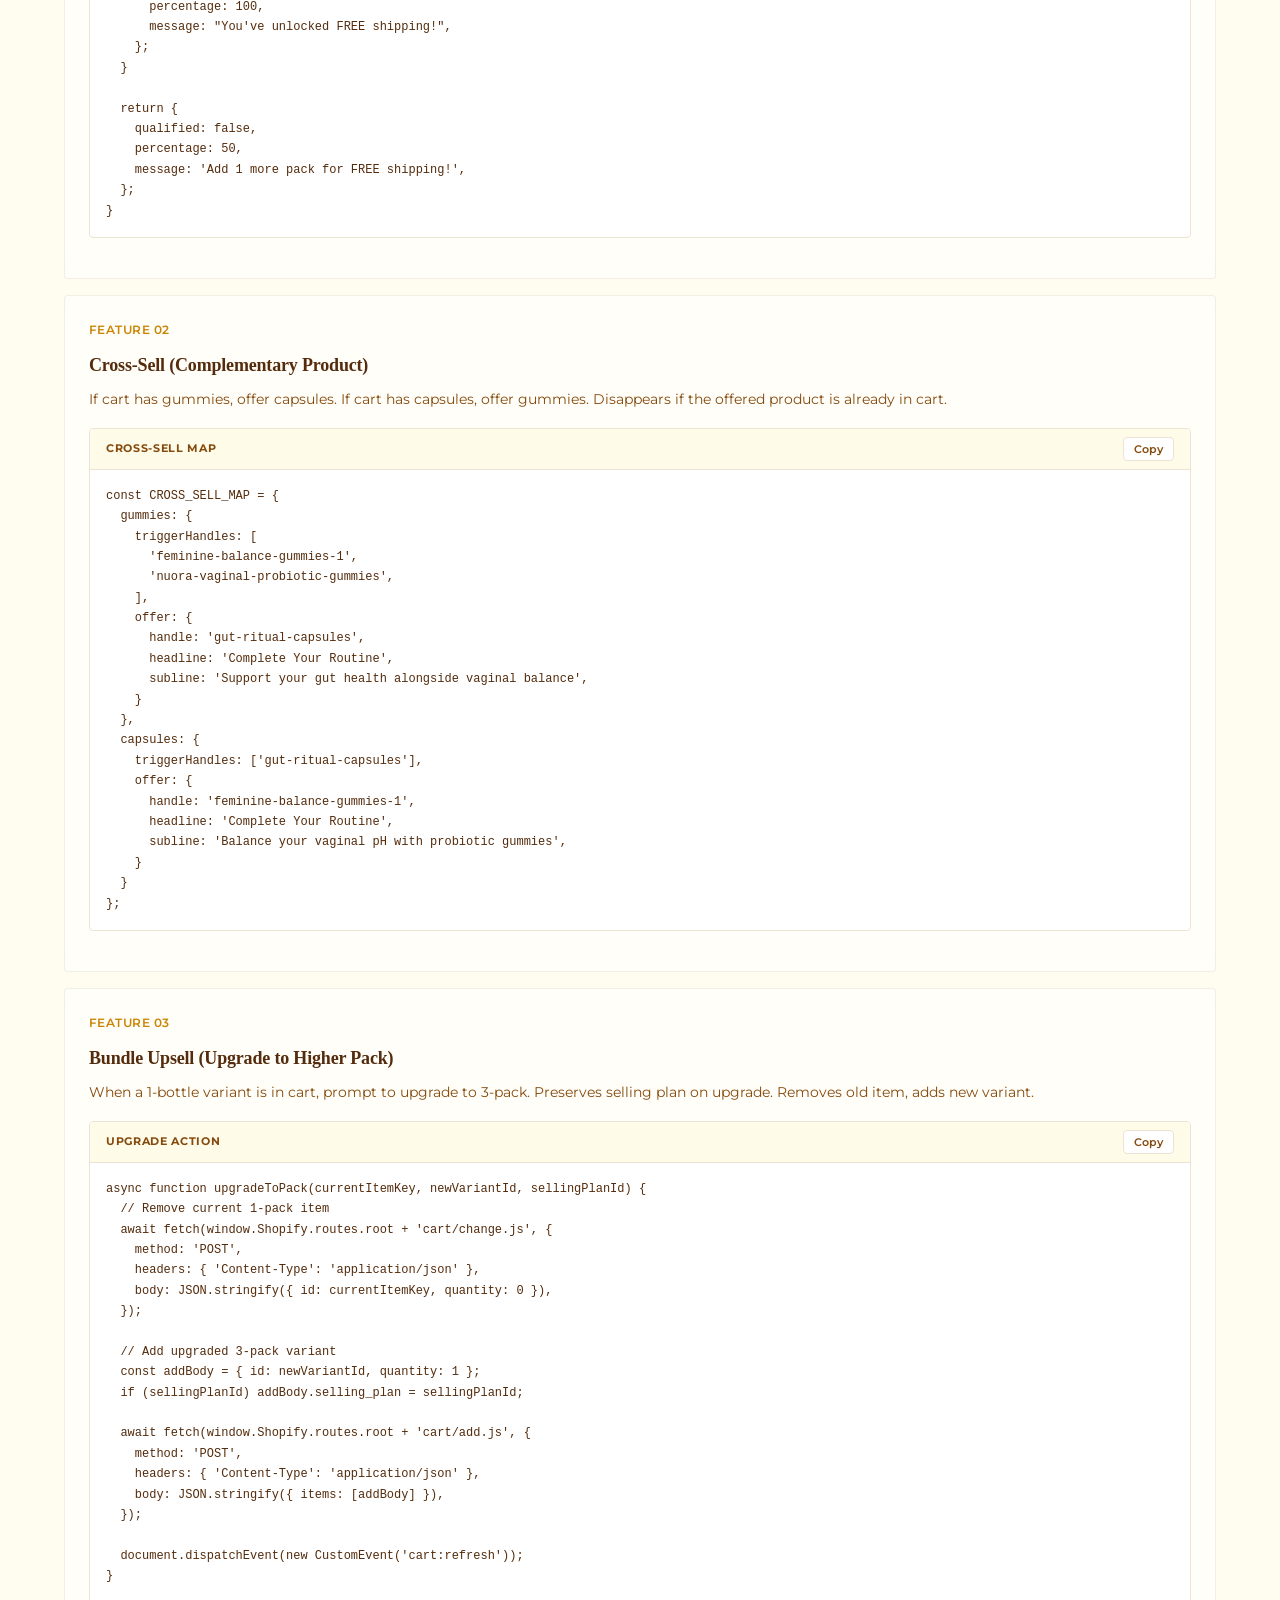
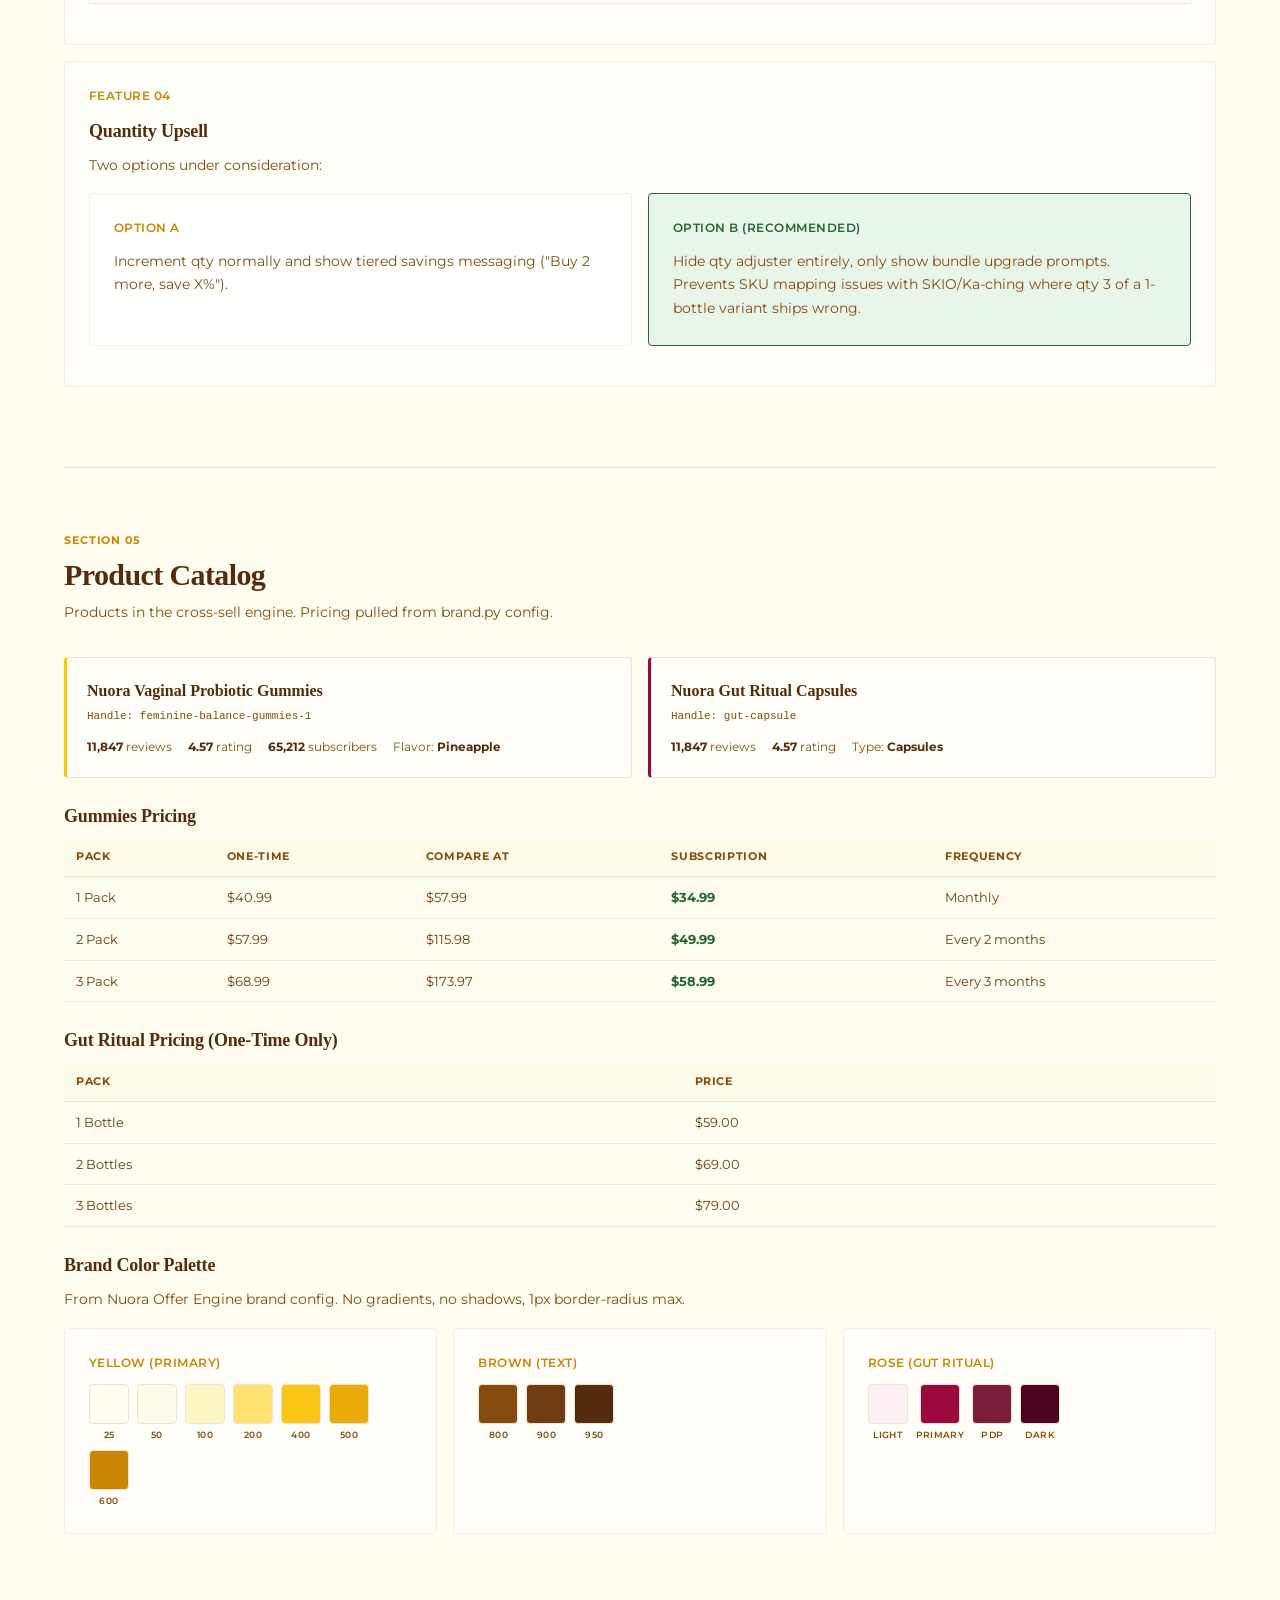
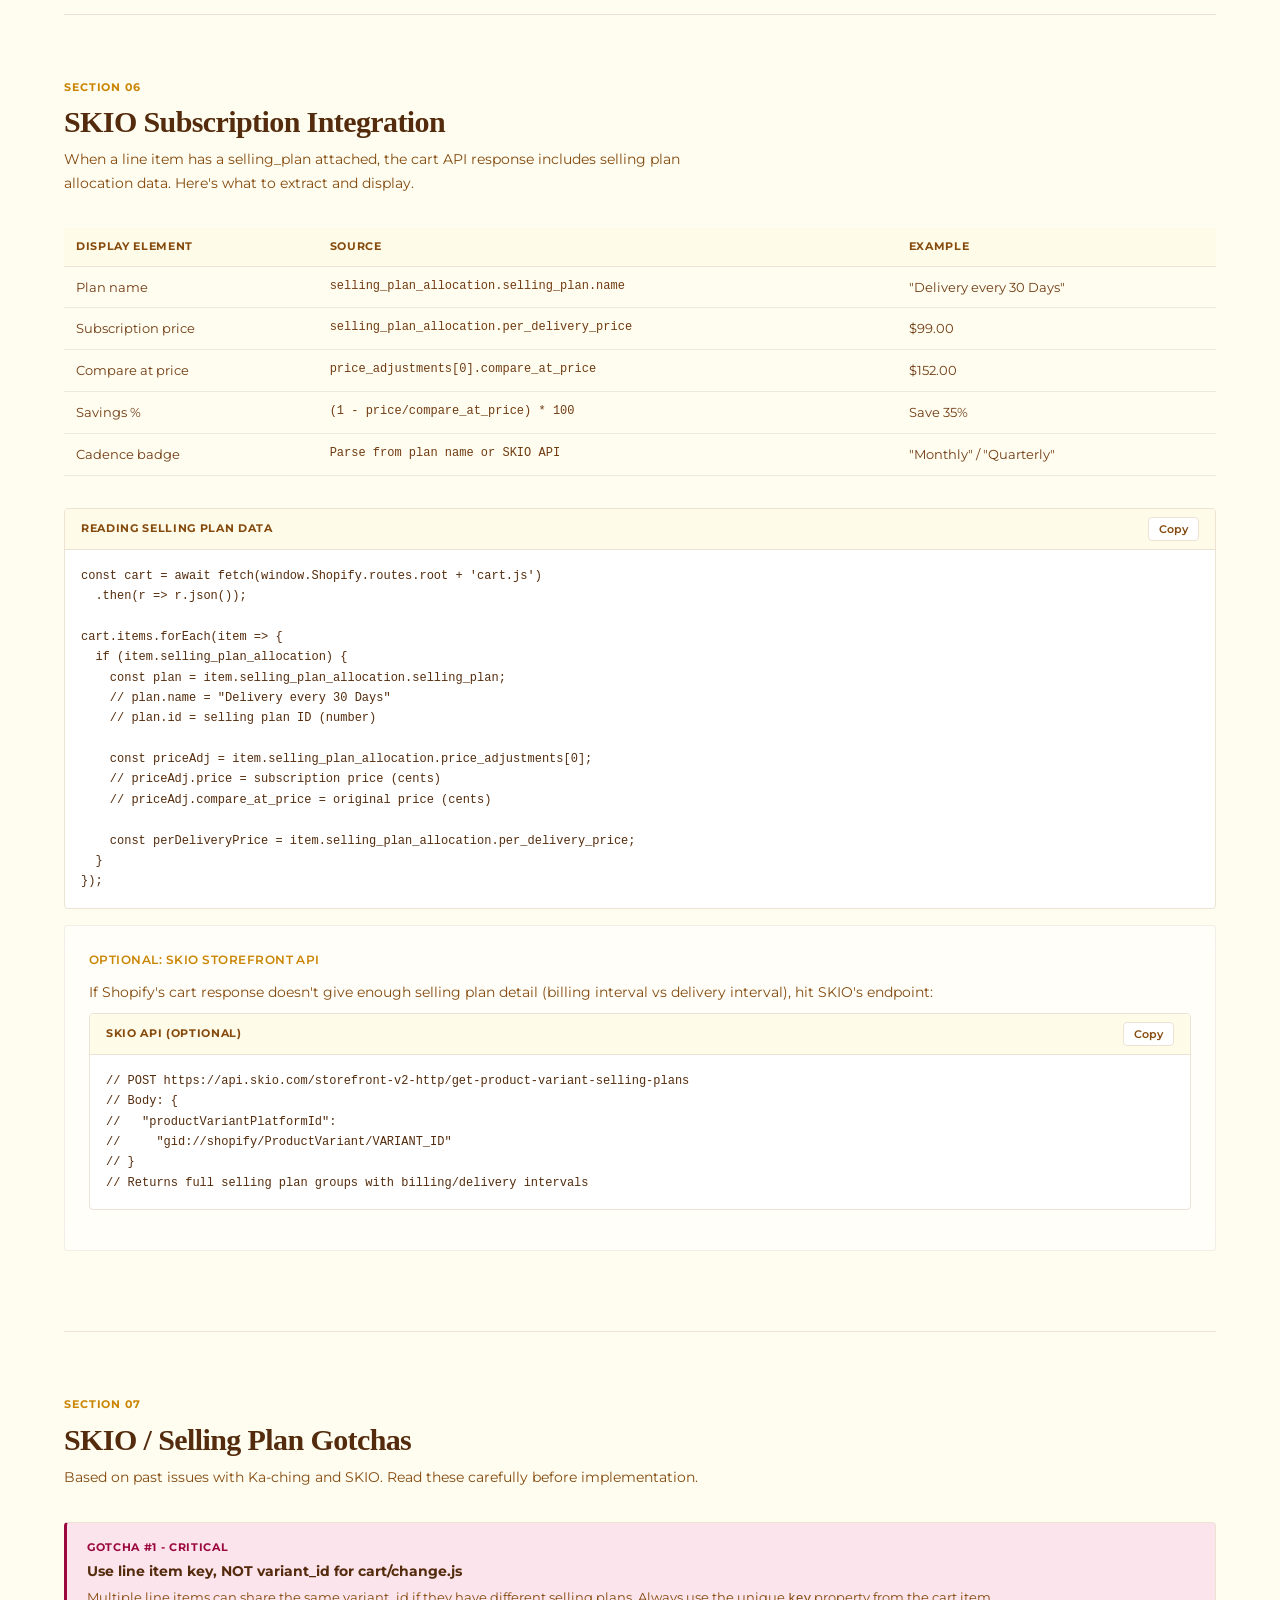
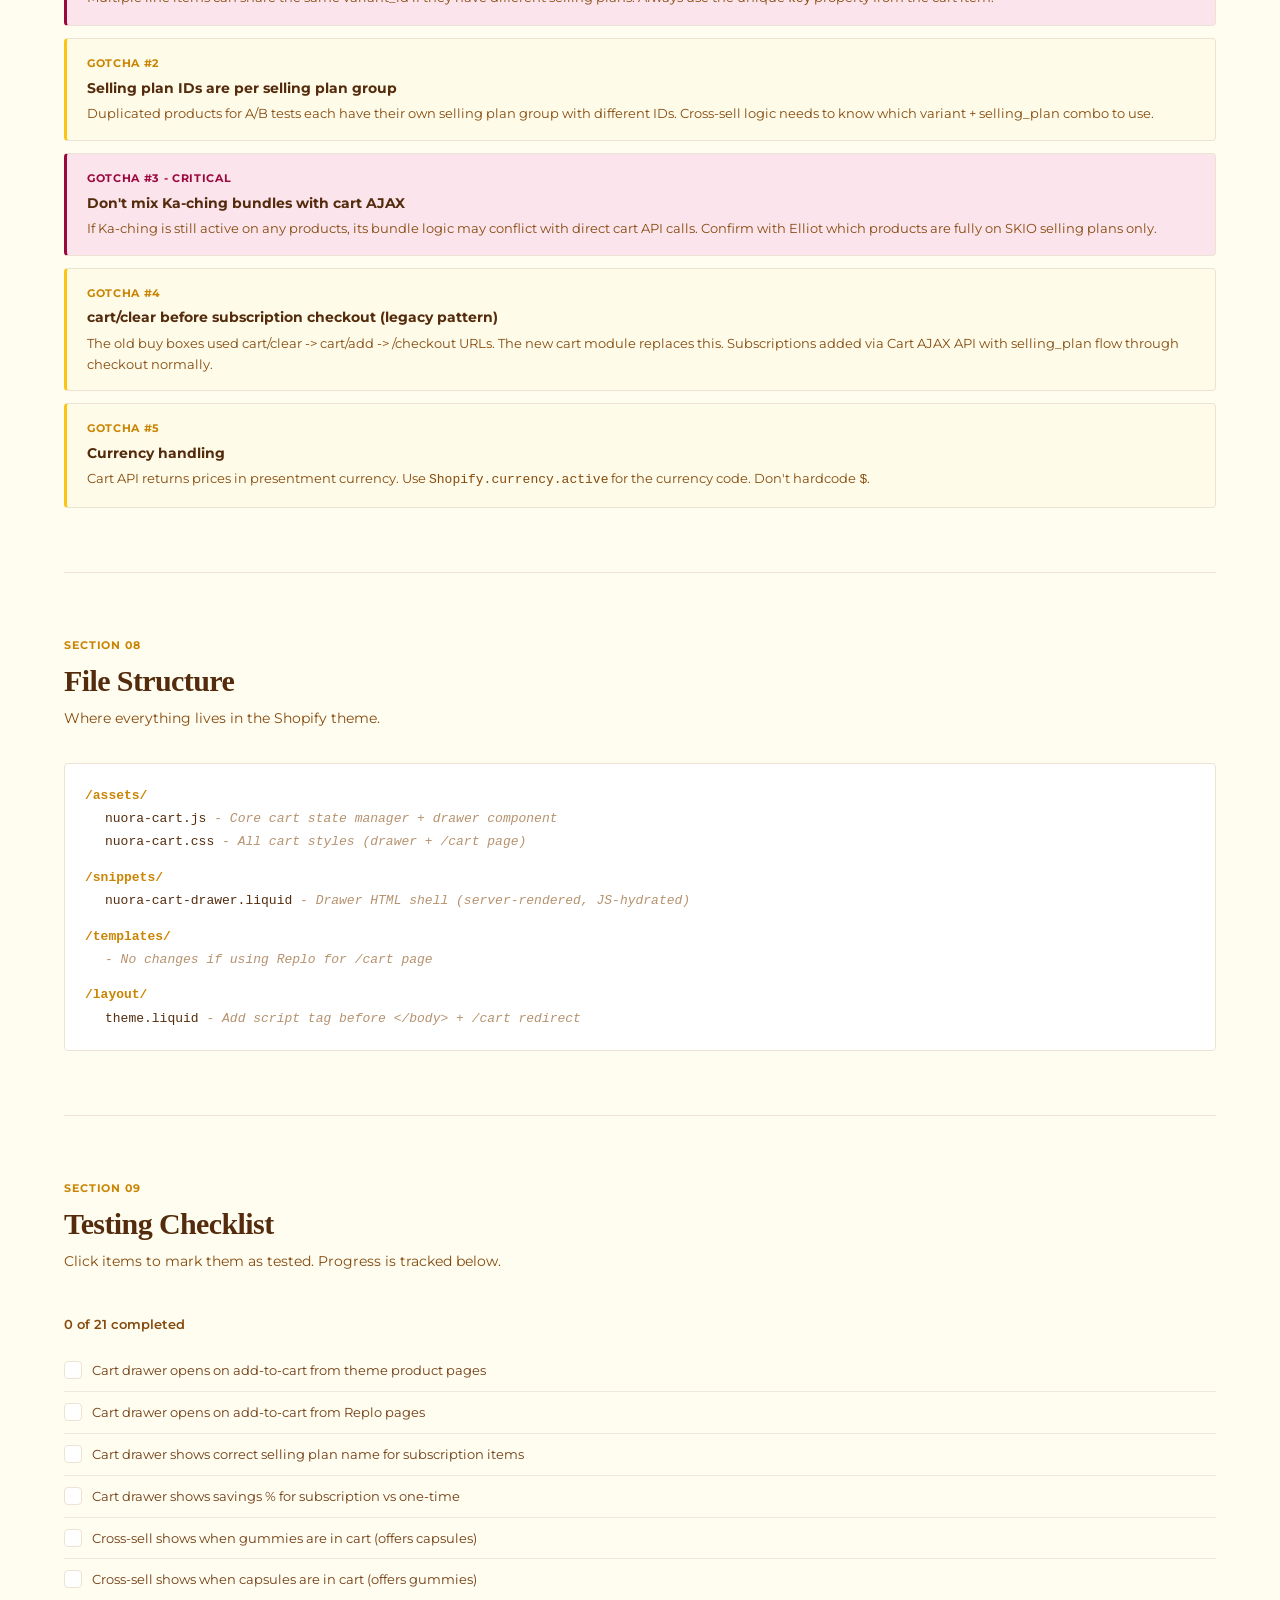
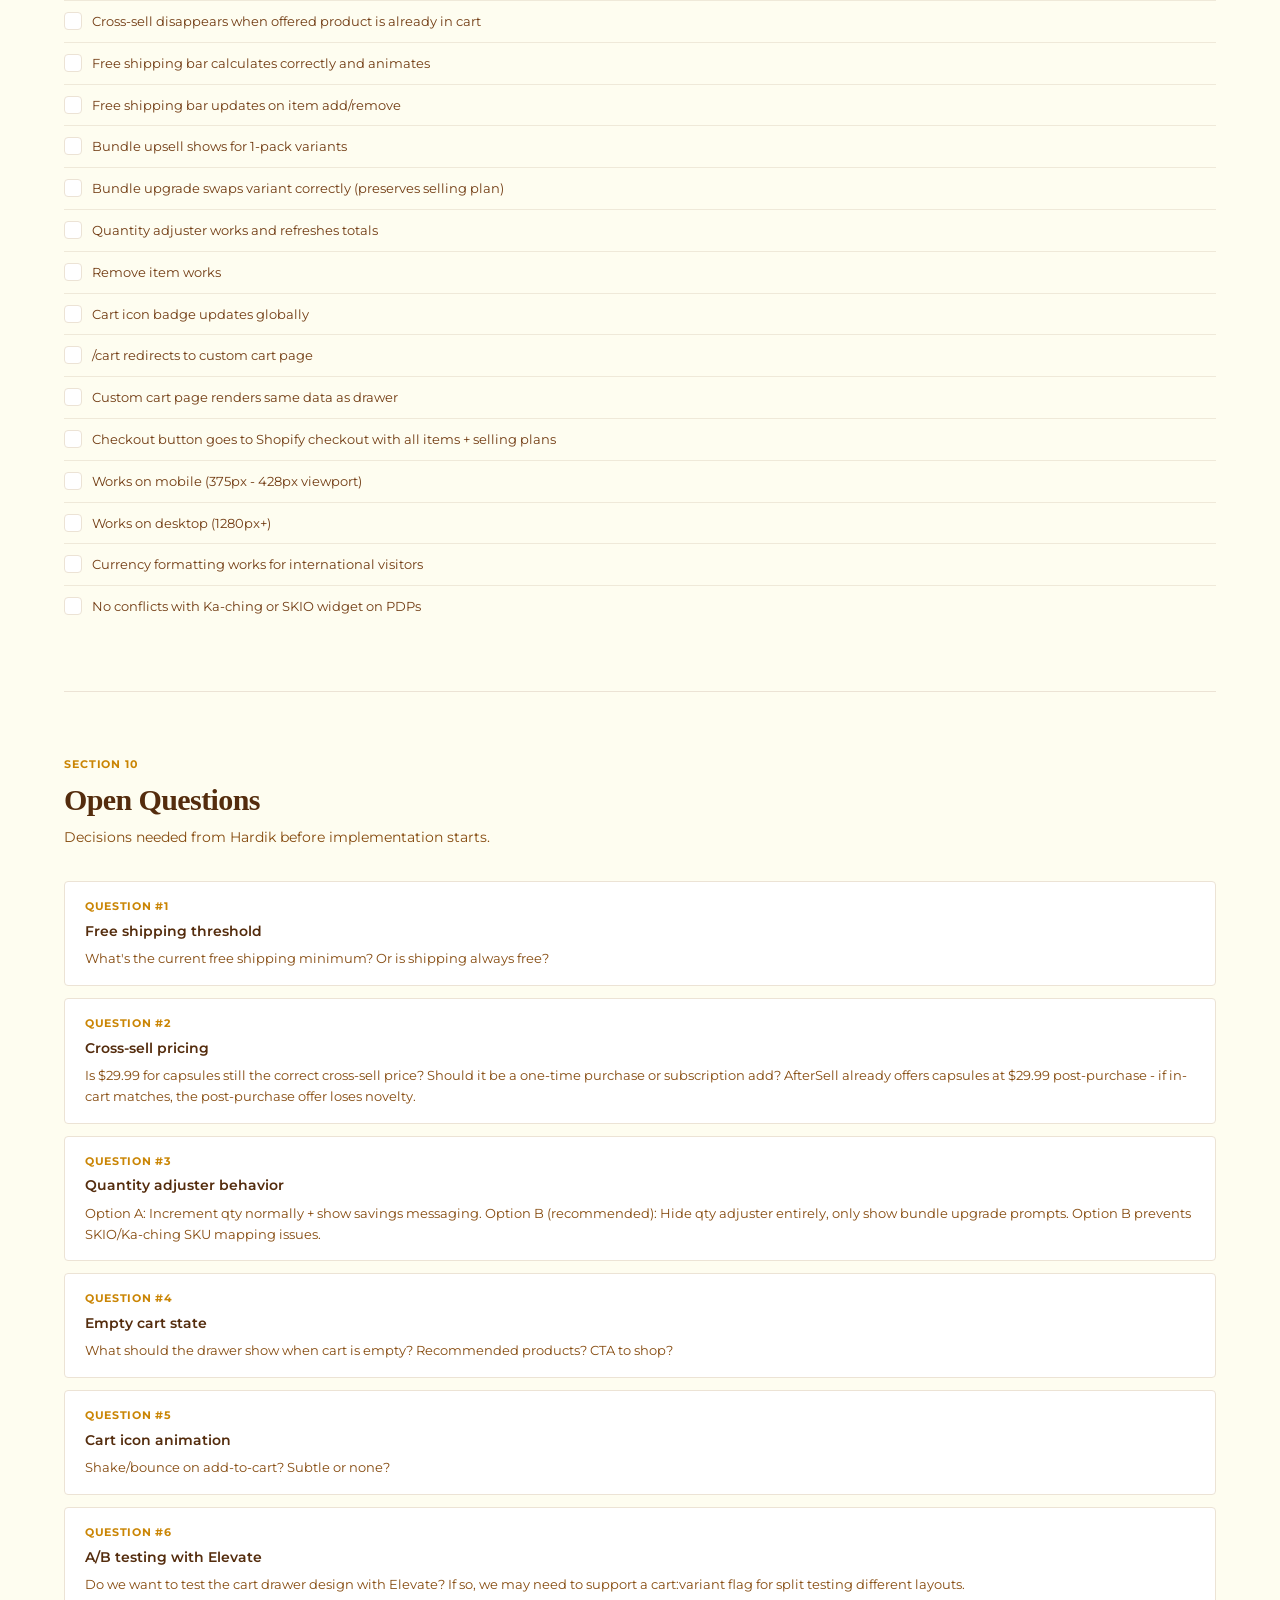
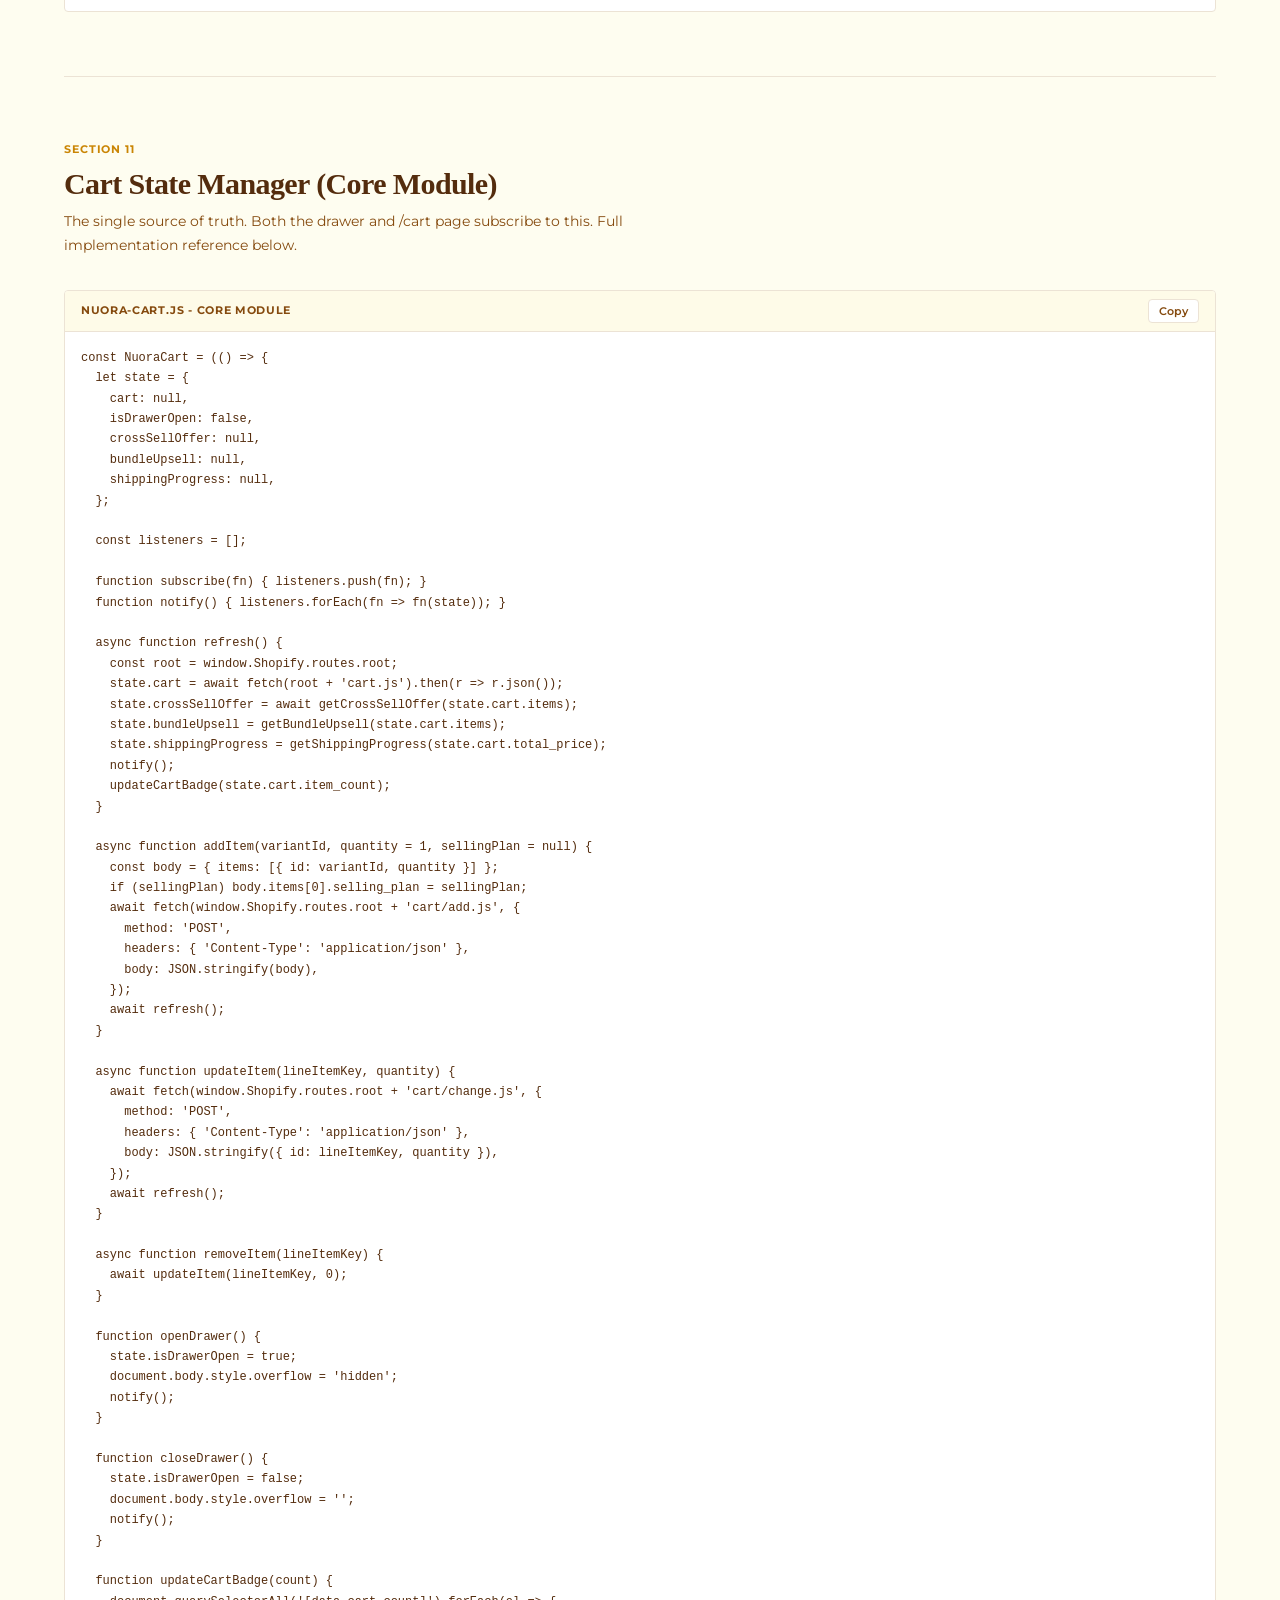
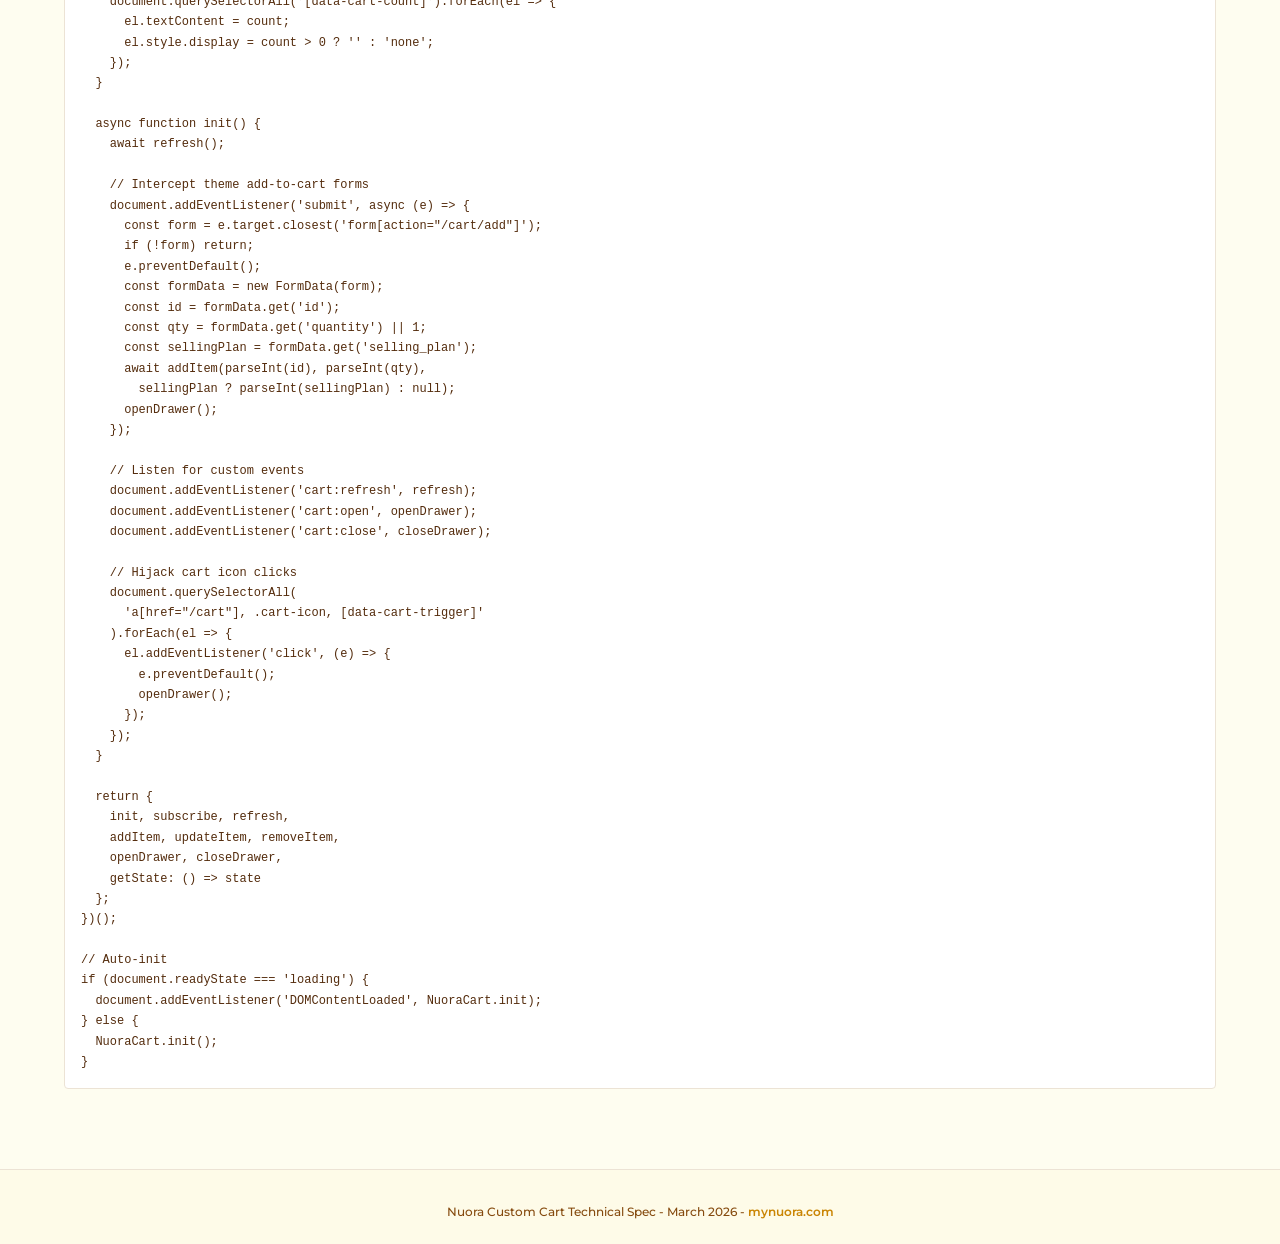
==== commit deb5c3ca: "Fix free shipping logic: based on physical unit count, not price Nuora ships free when total physica" ====
--- a/index.html
+++ b/index.html
@@ -326,18 +326,31 @@
       <div class="card mb-16">
         <div class="card-subtitle">Feature 01</div>
         <div class="card-title">Free Shipping Progress Bar</div>
-        <p class="card-text mb-16">Threshold-based progress bar at the top of the cart. Animates on cart updates. Changes to green with checkmark when qualified.</p>
+        <p class="card-text mb-16">Free shipping when total physical bottles/packs in cart is 2 or more. Only single-bottle/single-pack orders pay for shipping. Bar changes to green when qualified. Not based on dollar amount.</p>
         <div class="code-block">
           <div class="code-block-header">
             <span class="code-block-label">Shipping Logic</span>
             <button class="code-copy-btn" data-copy="shipping-code">Copy</button>
           </div>
-          <pre id="shipping-code">const FREE_SHIPPING_THRESHOLD = 10000; // $100.00 in cents
-
-function getShippingProgress(cartTotal) {
-  const remaining = FREE_SHIPPING_THRESHOLD - cartTotal;
-
-  if (remaining <= 0) {
+          <pre id="shipping-code">// FREE SHIPPING: based on physical unit count, NOT price.
+// Only single-bottle/single-pack orders pay for shipping.
+// 2+ physical bottles/packs = free shipping.
+
+function getPhysicalUnitCount(cartItems) {
+  let totalUnits = 0;
+  cartItems.forEach(item => {
+    const variantTitle = (item.variant_title || '').toLowerCase();
+    const match = variantTitle.match(/(\d+)\s*(bottle|pack|capsule)/);
+    const unitsPerVariant = match ? parseInt(match[1]) : 1;
+    totalUnits += unitsPerVariant * item.quantity;
+  });
+  return totalUnits;
+}
+
+function getShippingProgress(cartItems) {
+  const totalUnits = getPhysicalUnitCount(cartItems);
+
+  if (totalUnits >= 2) {
     return {
       qualified: true,
       percentage: 100,
@@ -347,8 +360,8 @@
 
   return {
     qualified: false,
-    percentage: Math.round((cartTotal / FREE_SHIPPING_THRESHOLD) * 100),
-    message: `$${(remaining / 100).toFixed(2)} away from FREE shipping!`,
+    percentage: 50,
+    message: 'Add 1 more pack for FREE shipping!',
   };
 }</pre>
         </div>
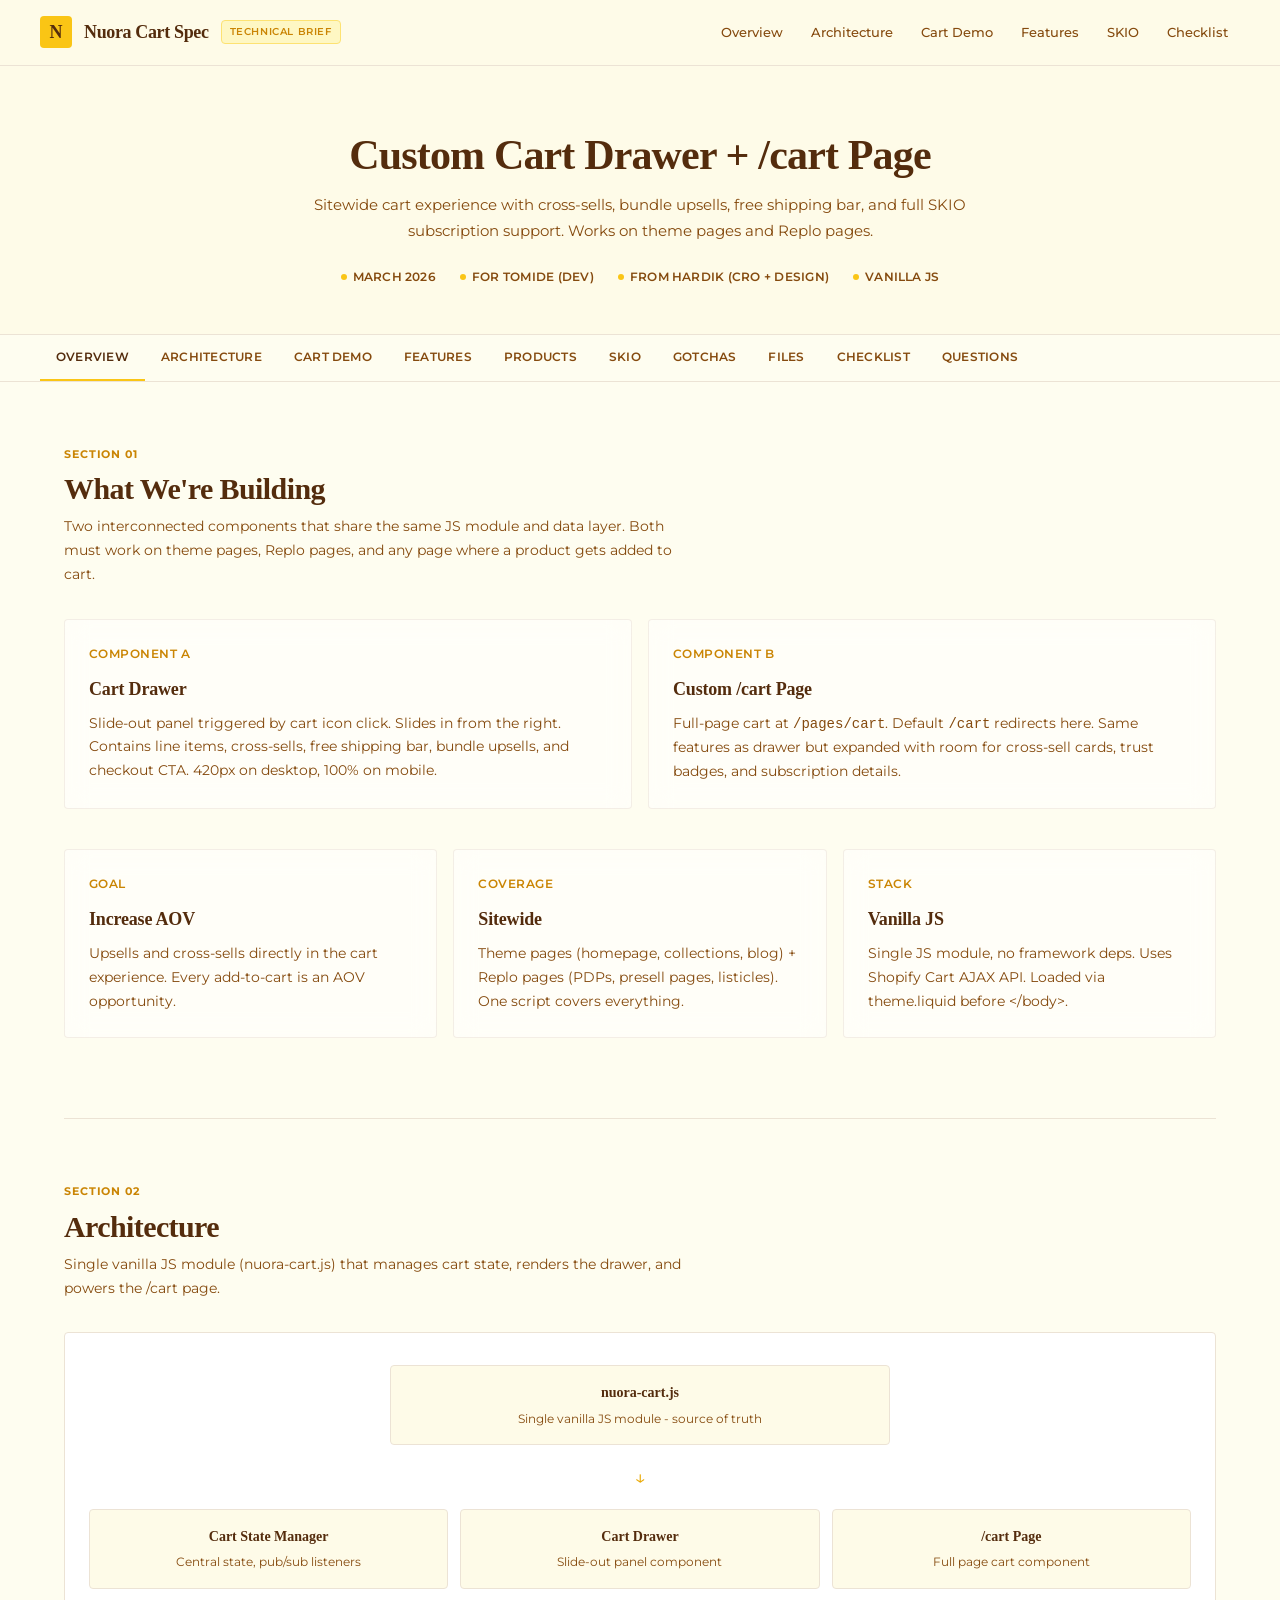
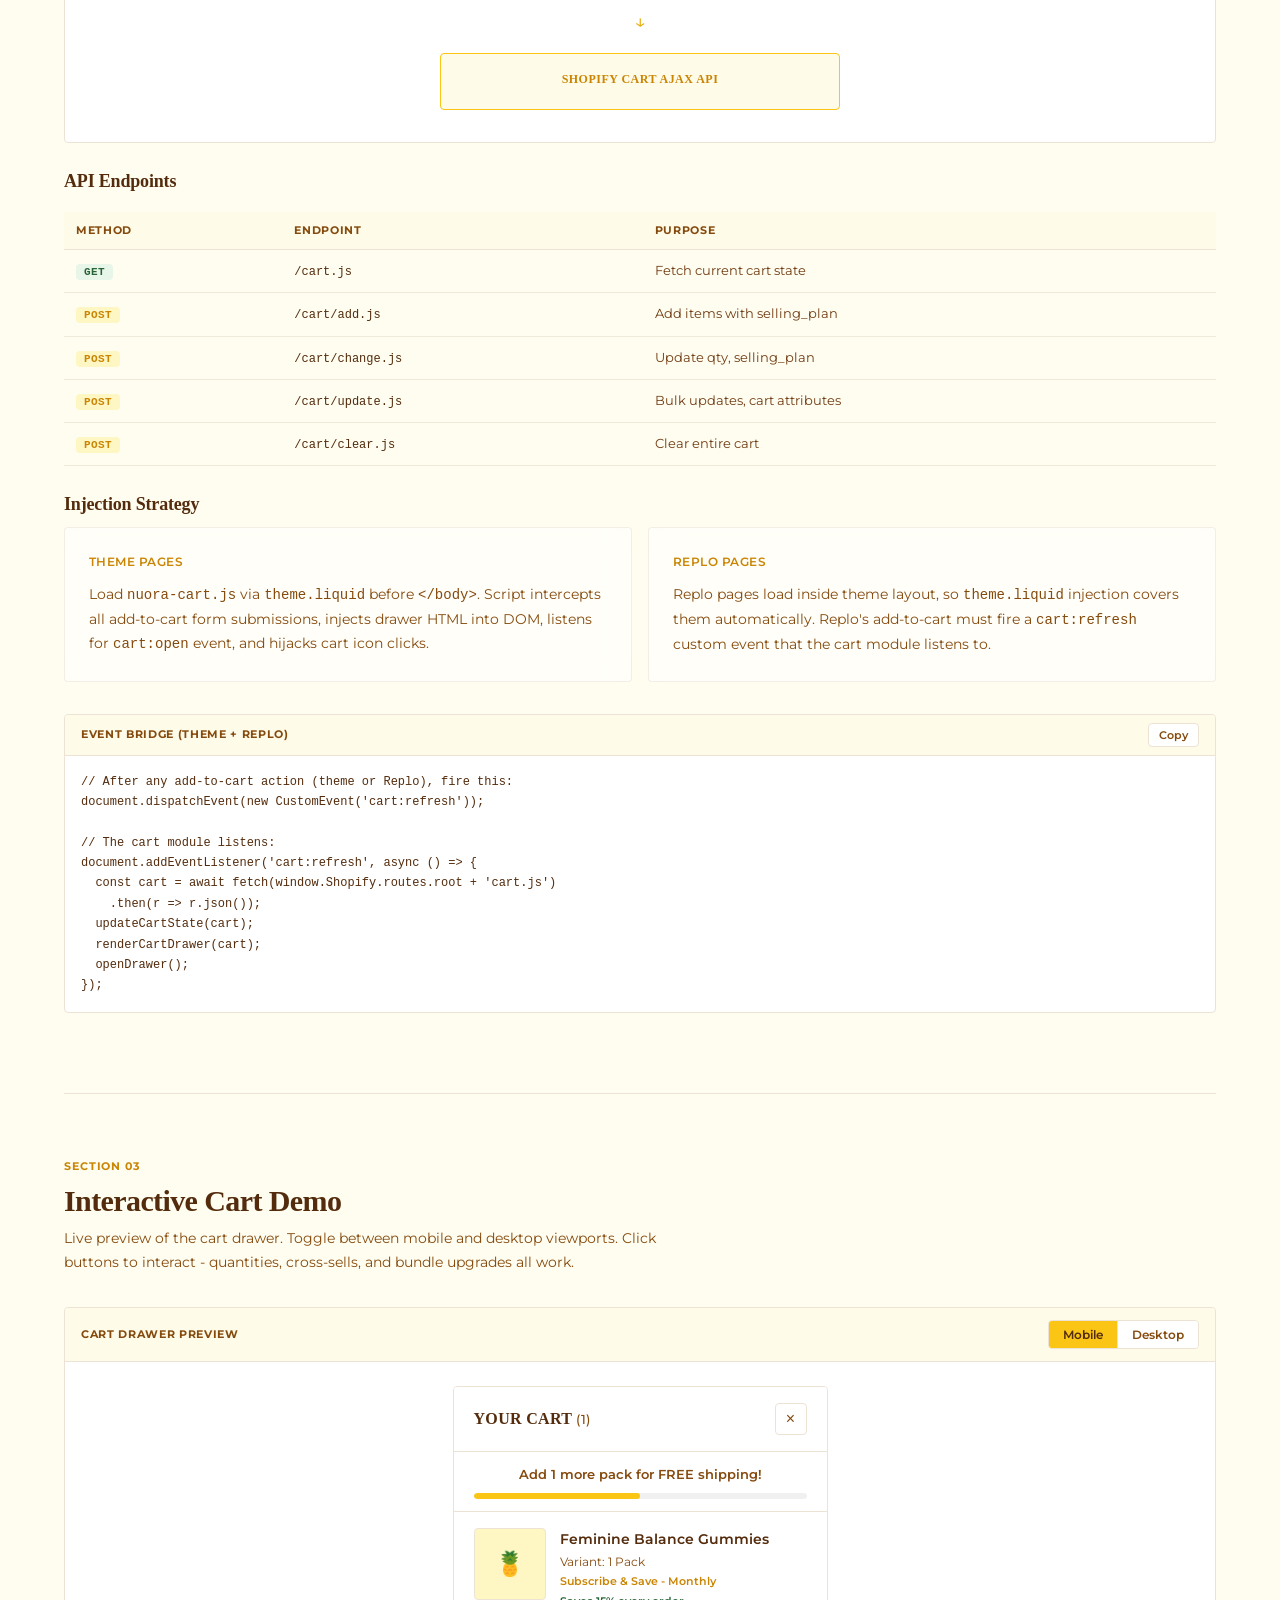
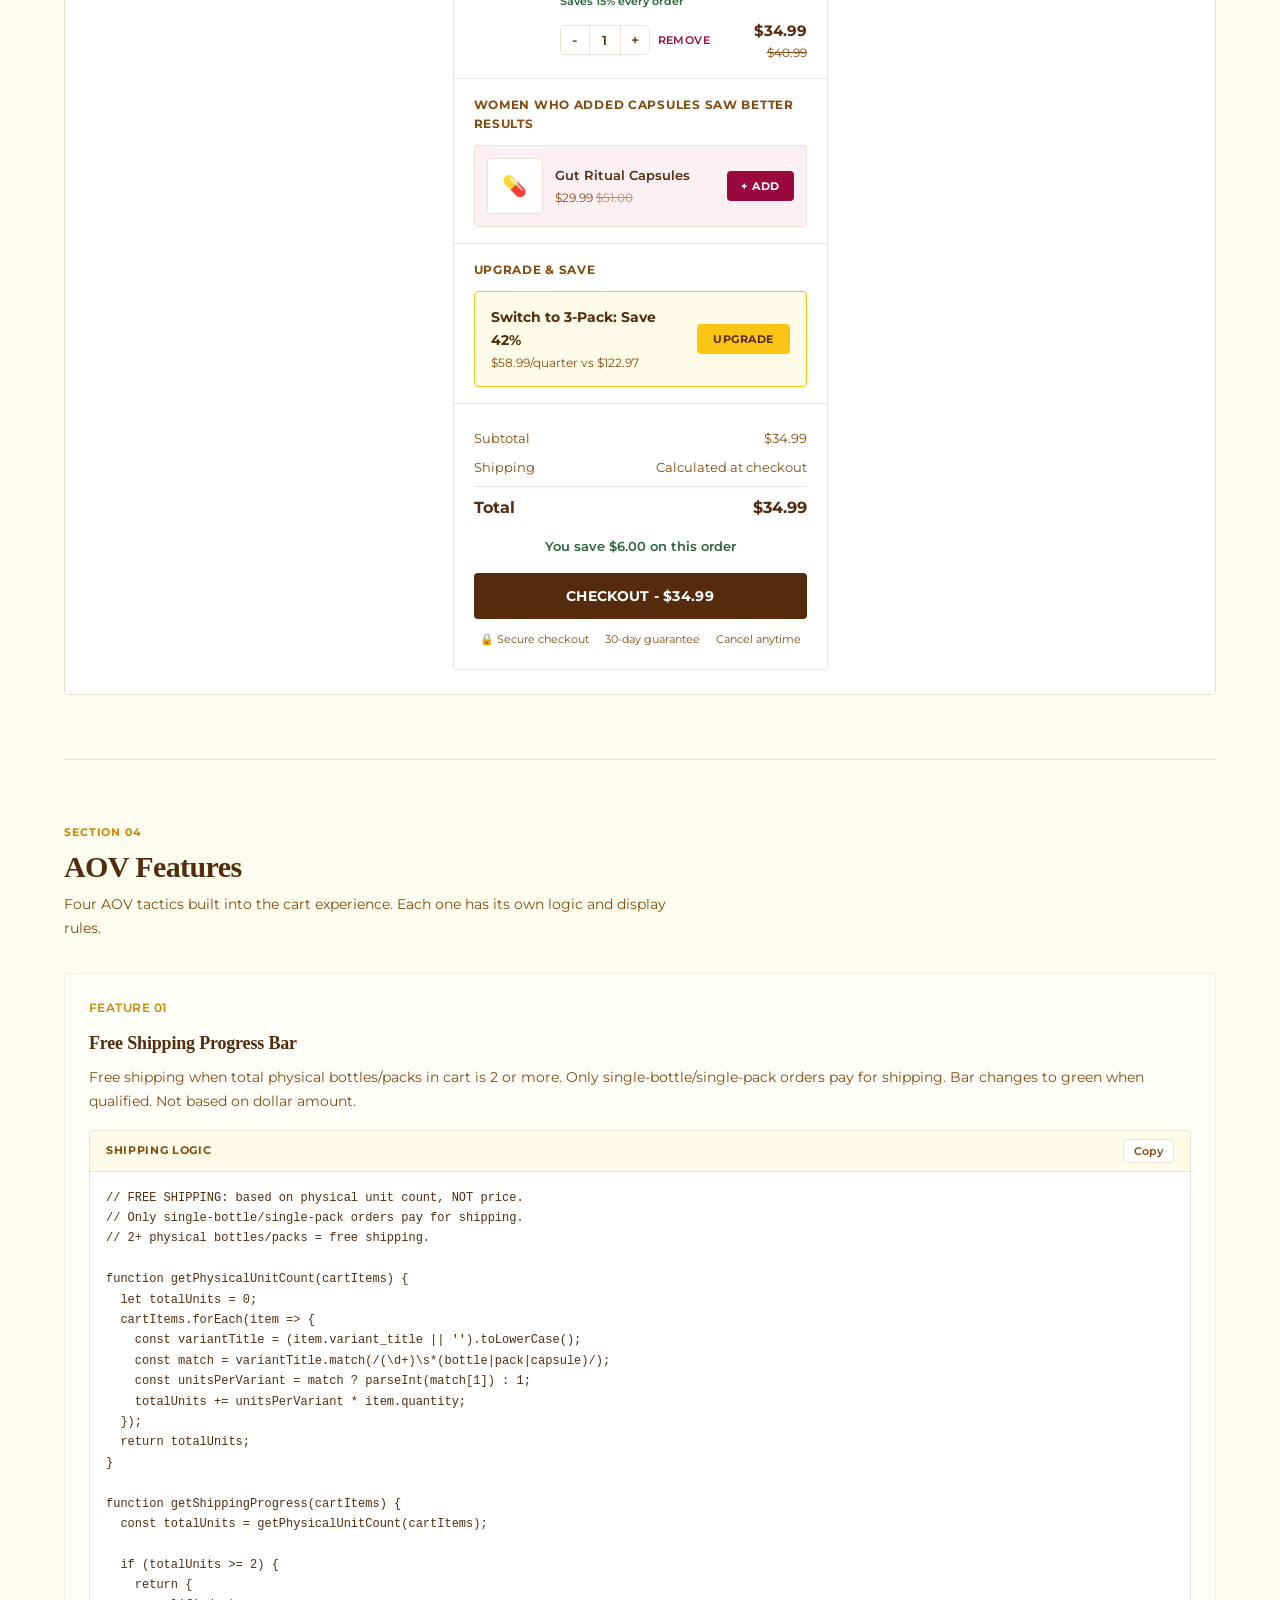
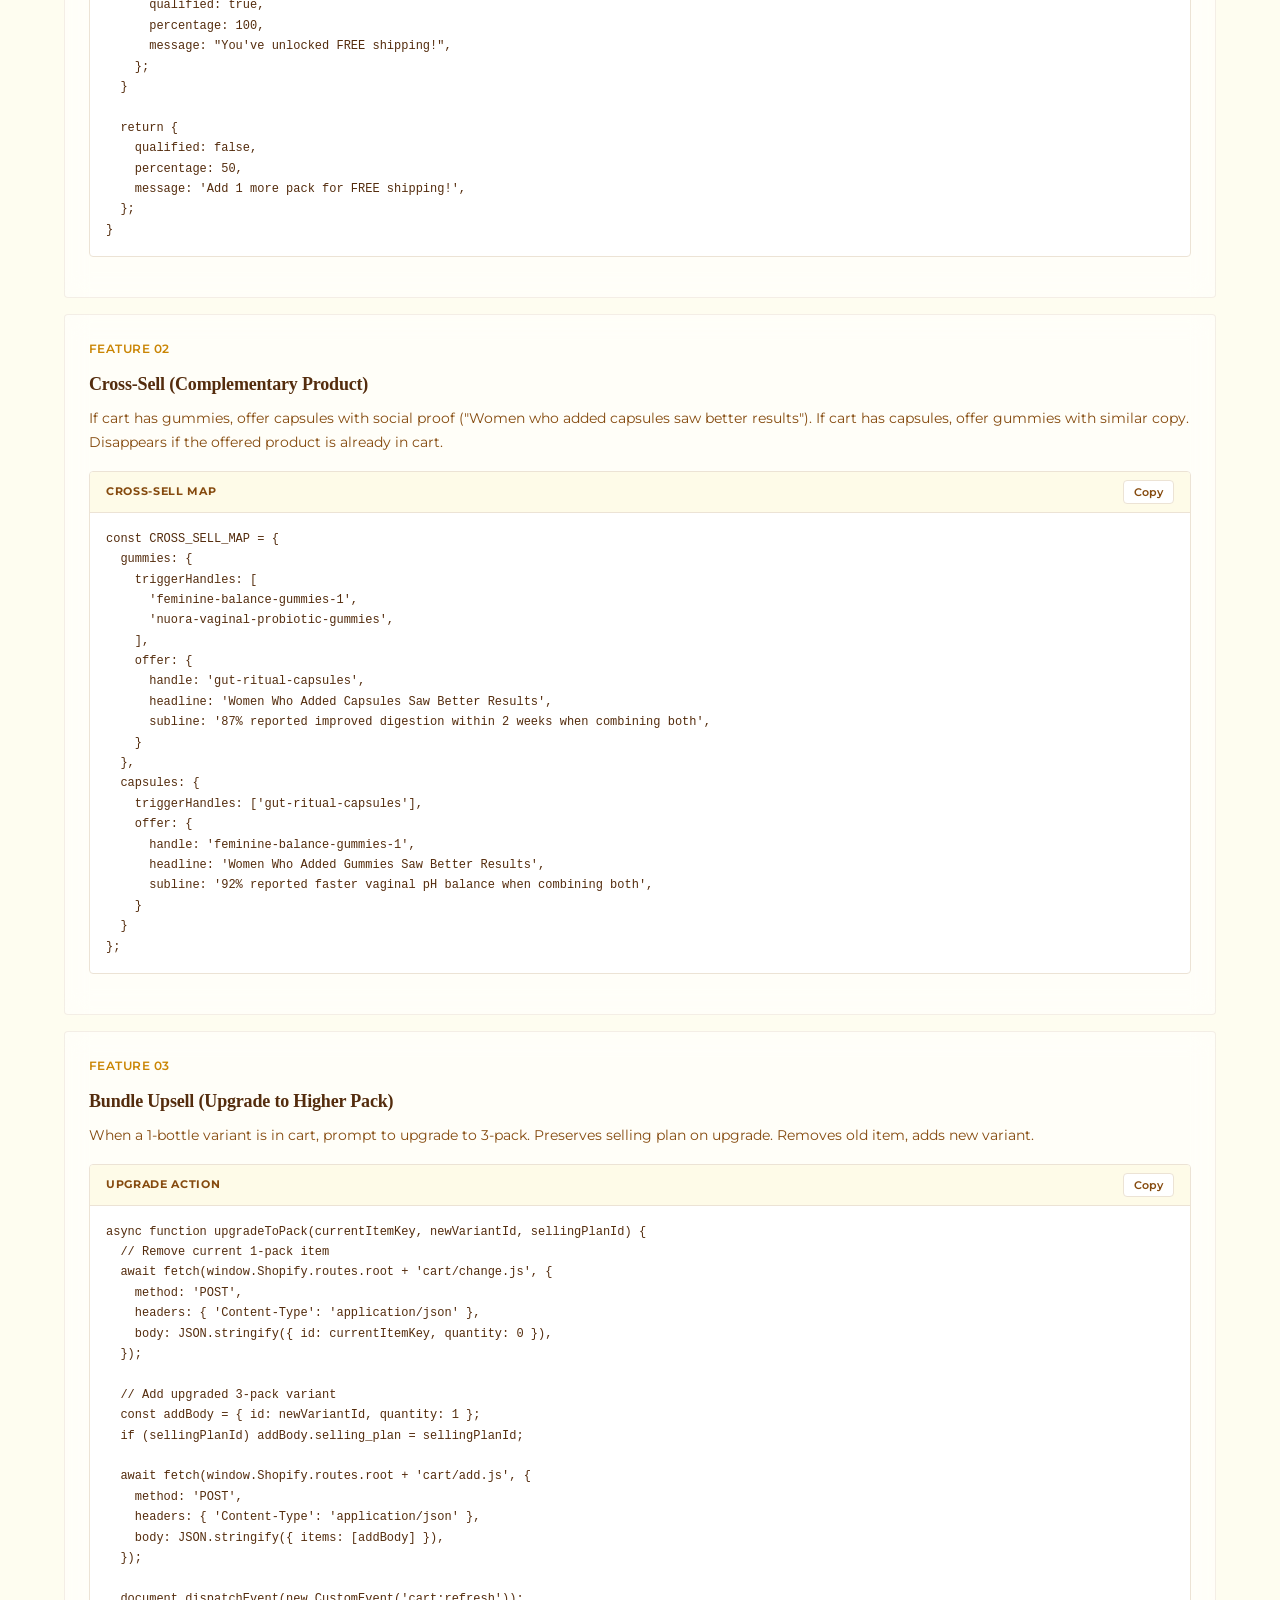
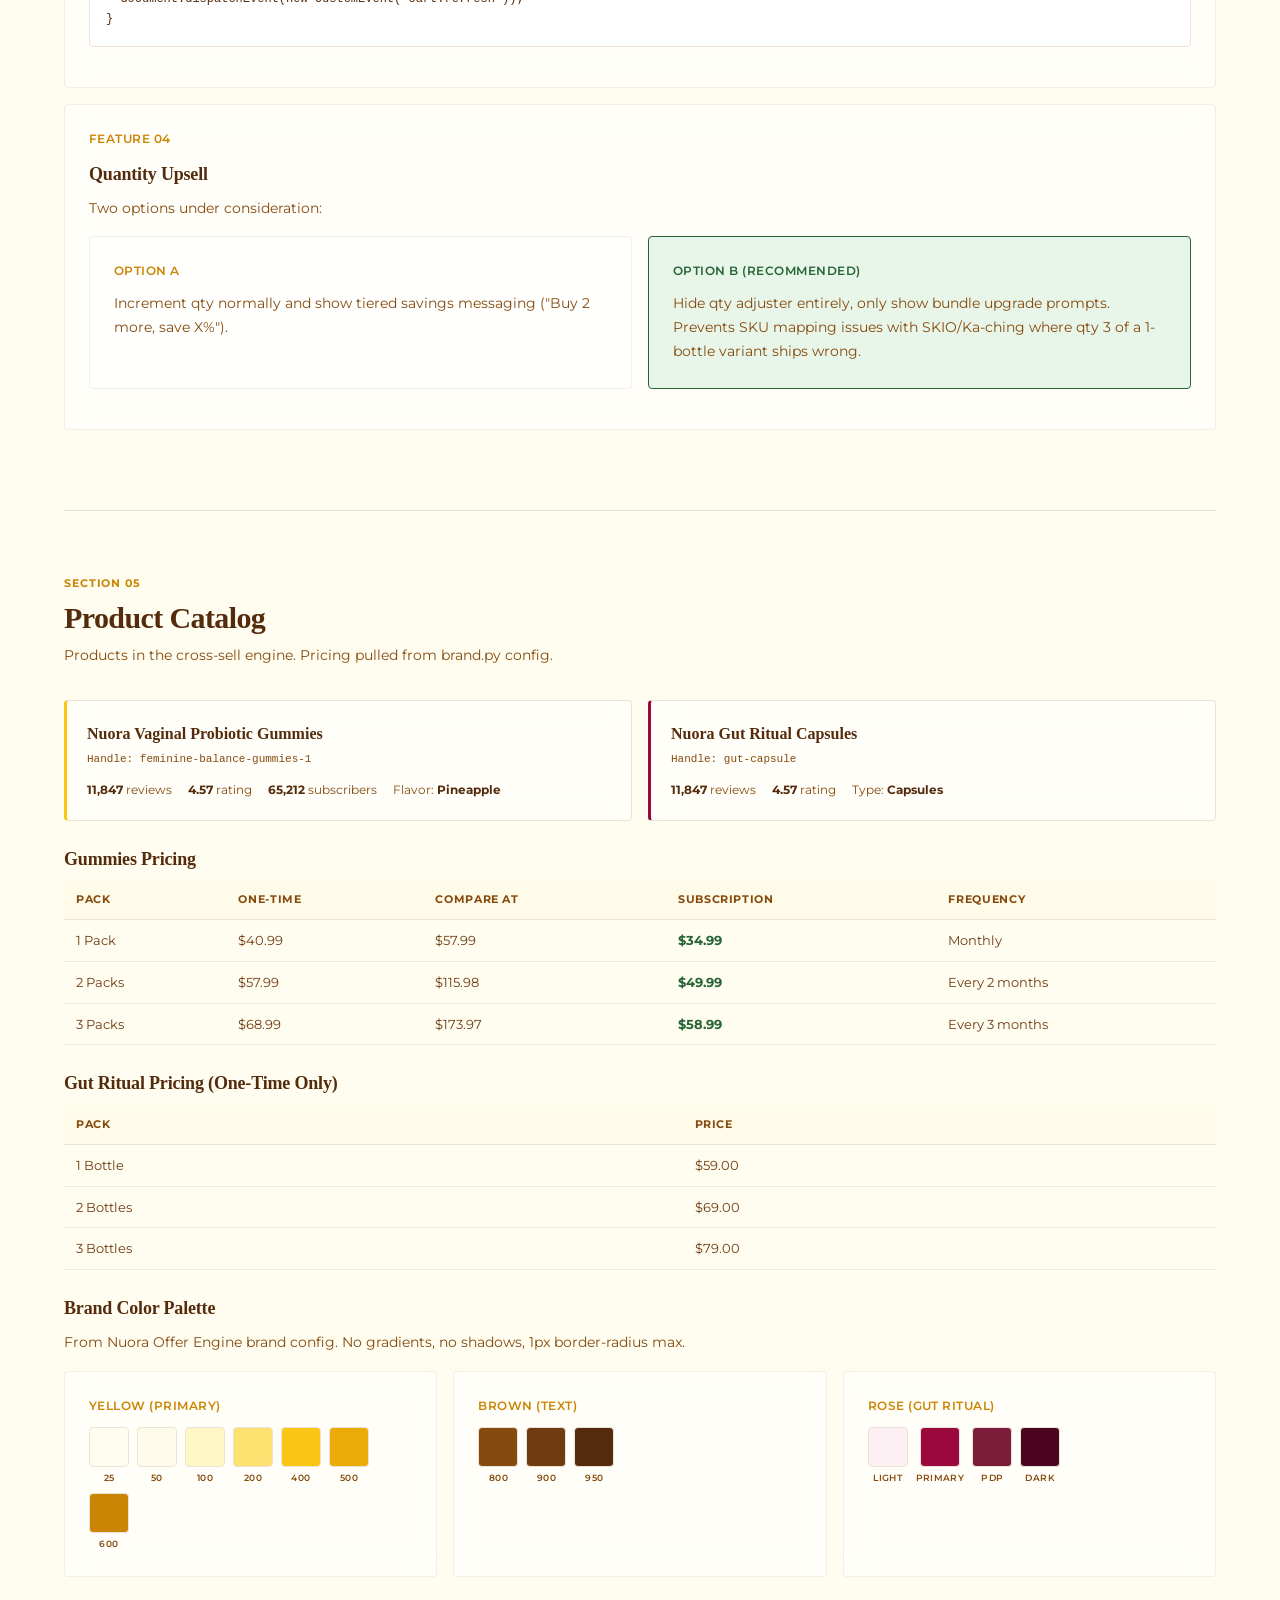
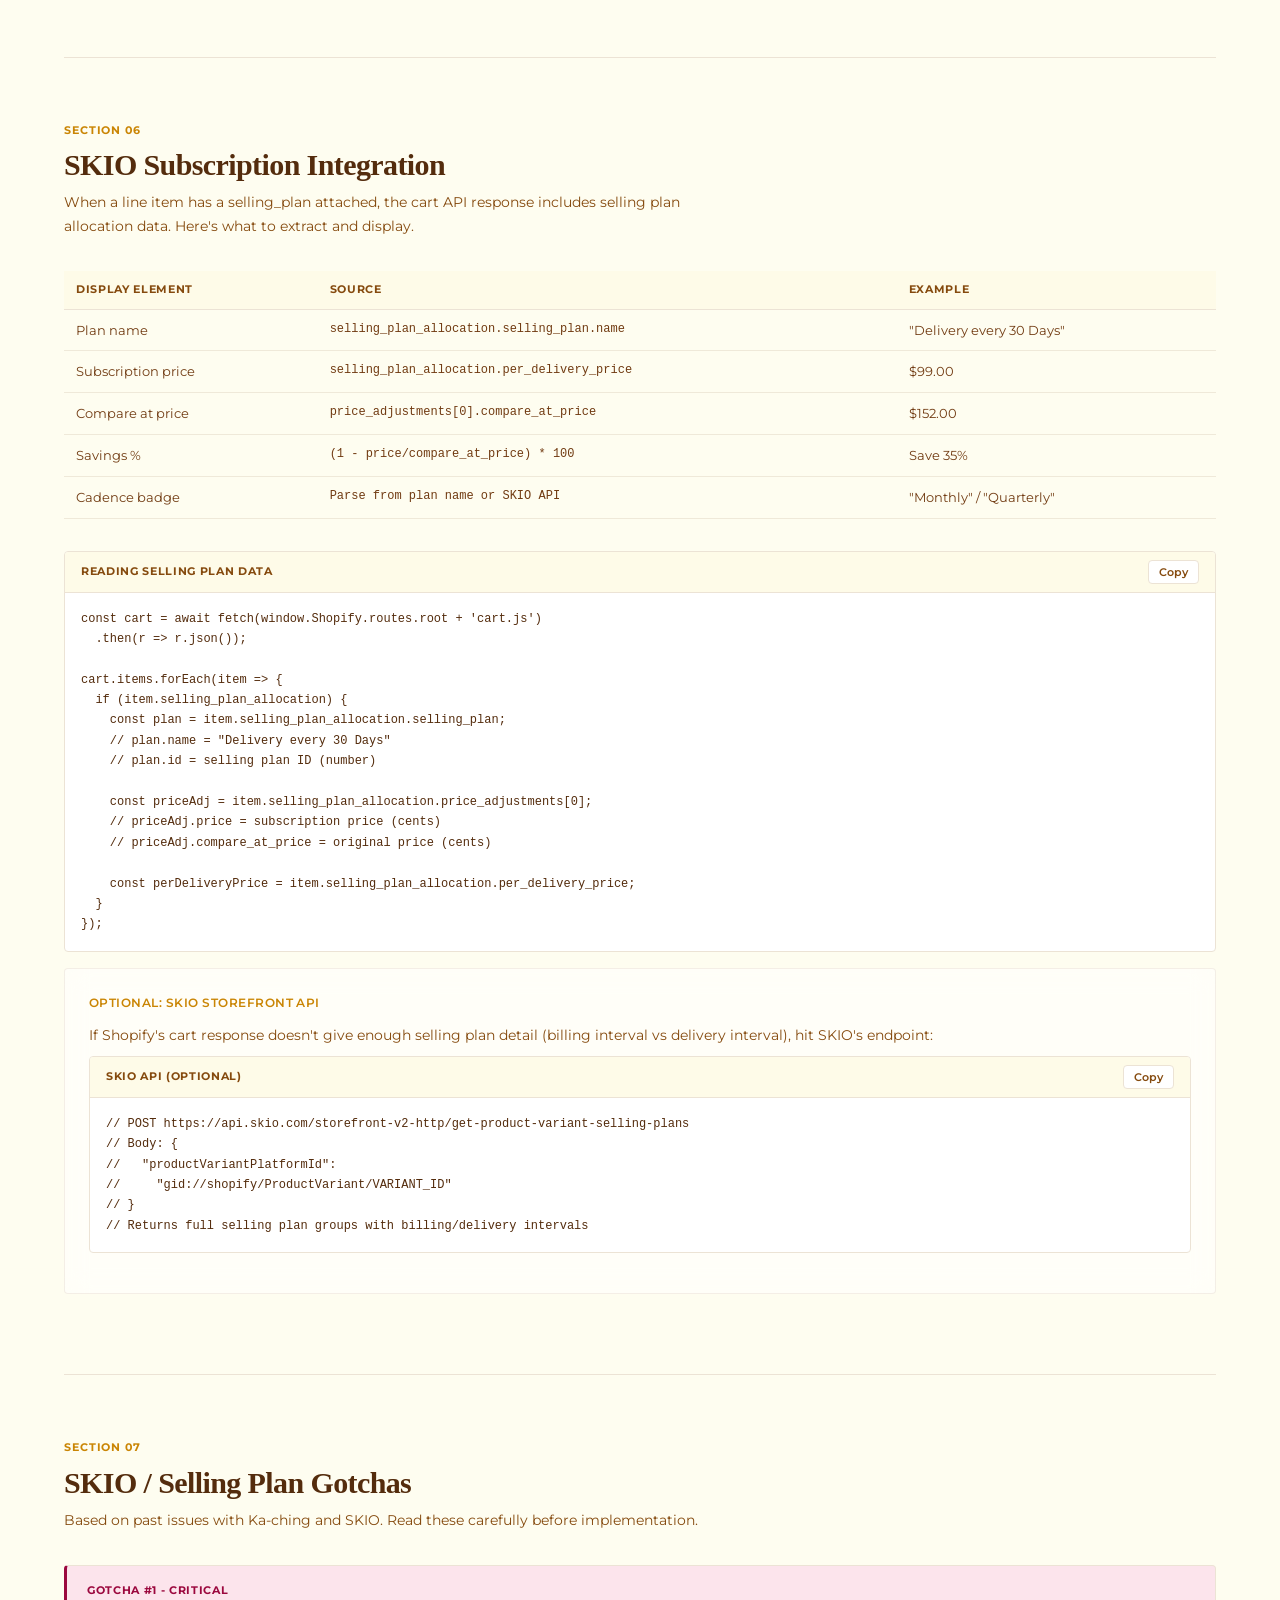
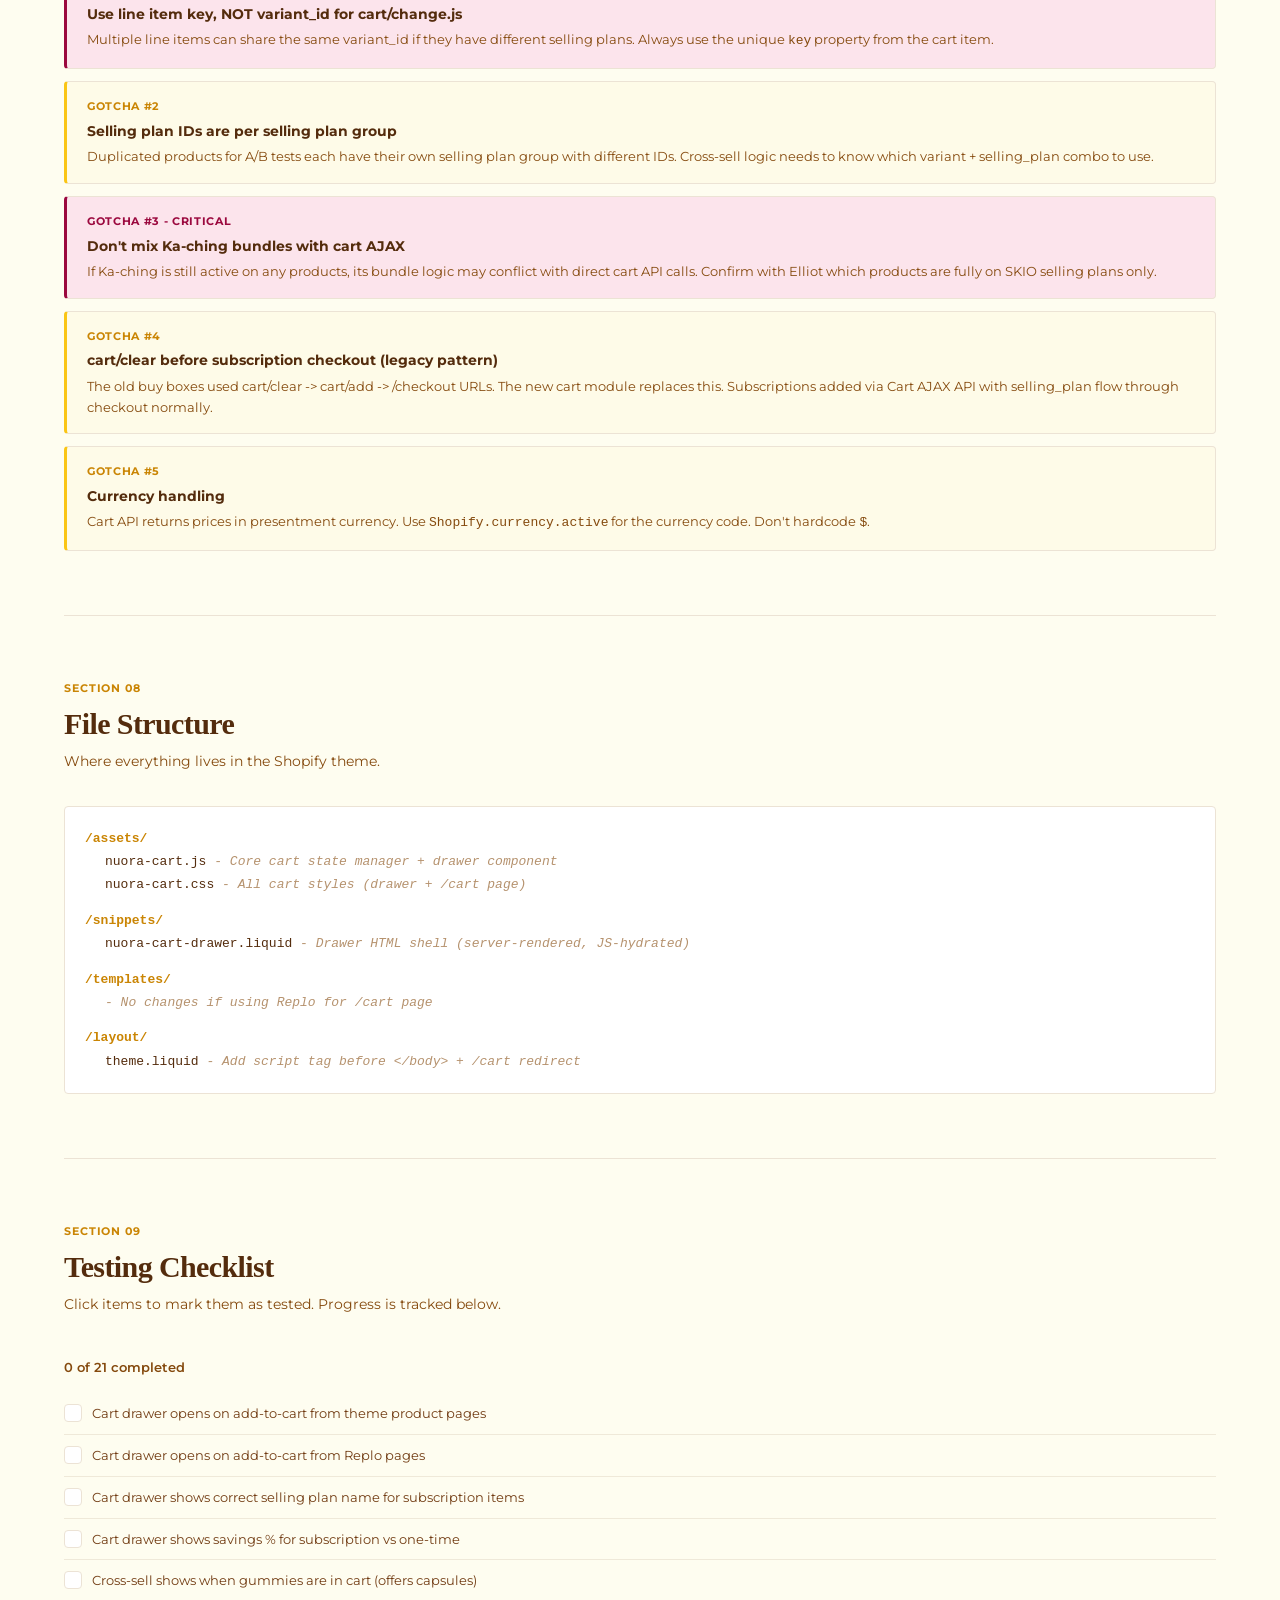
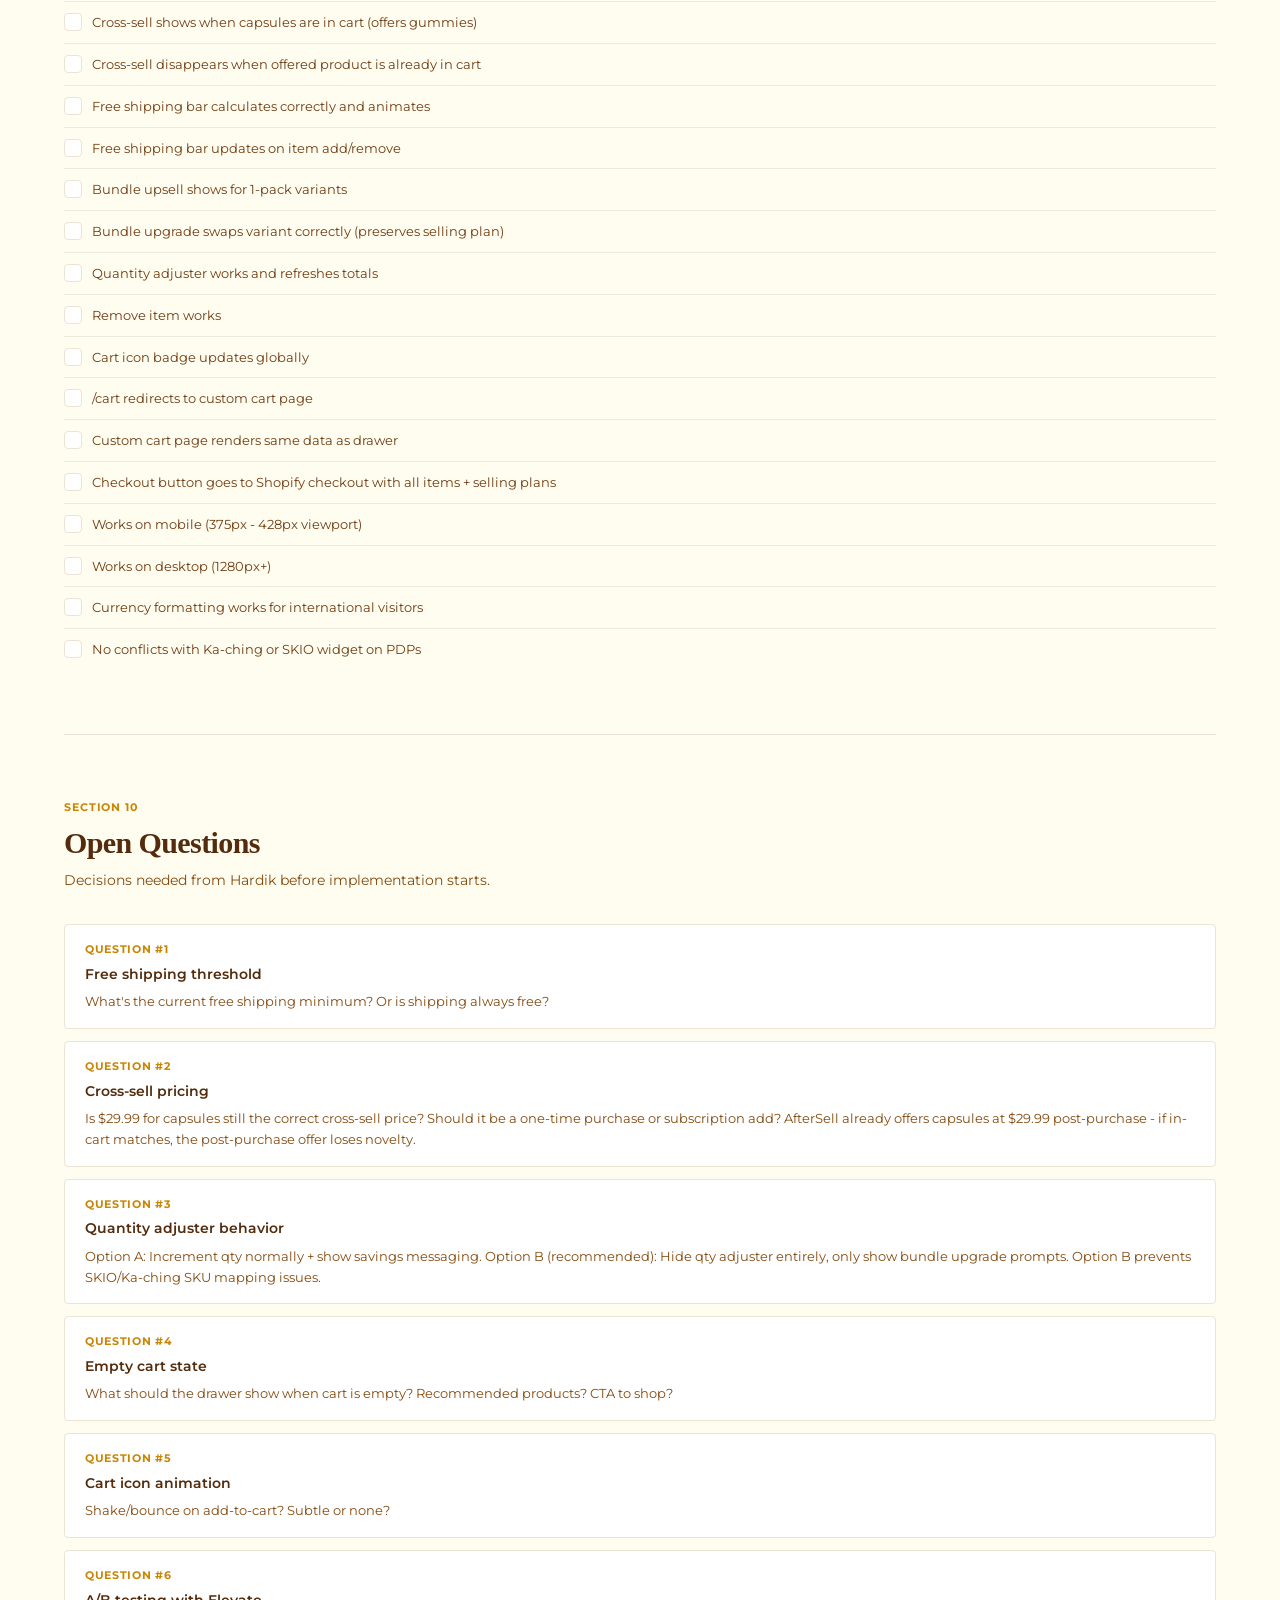
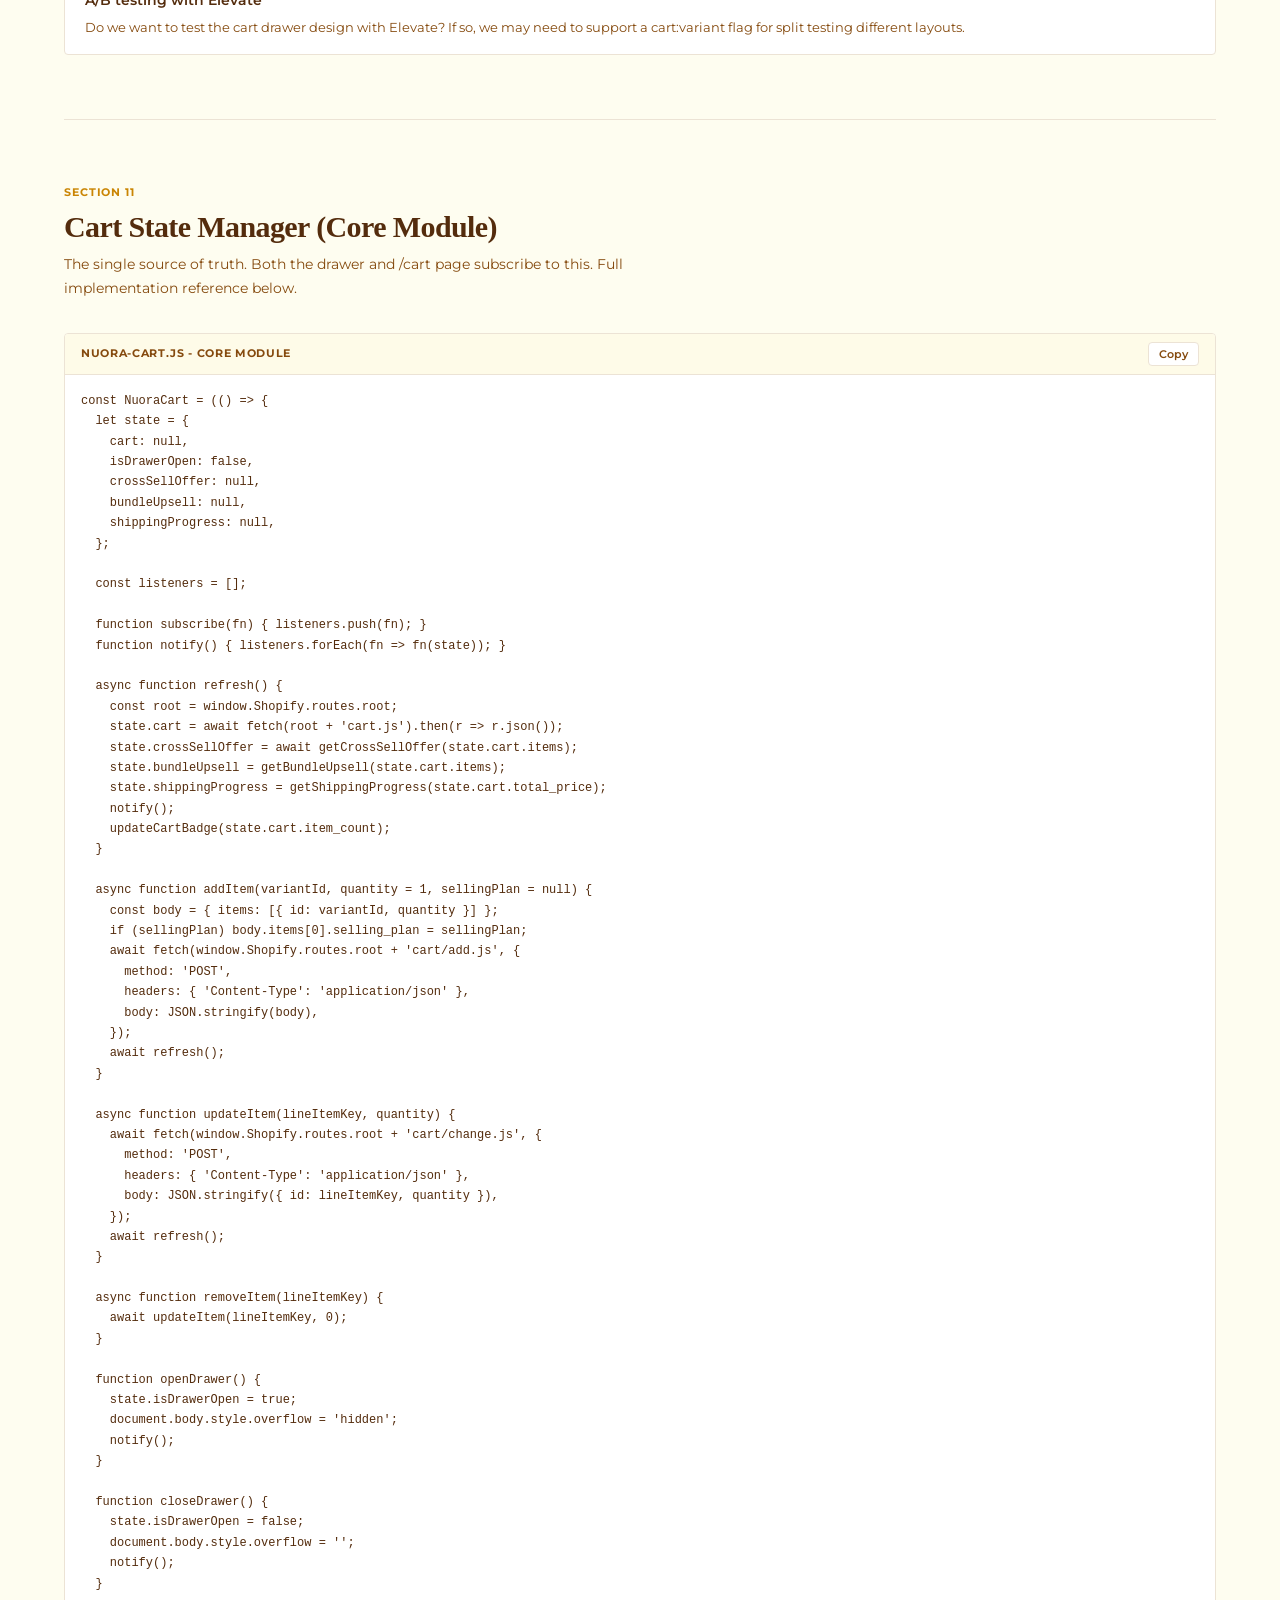
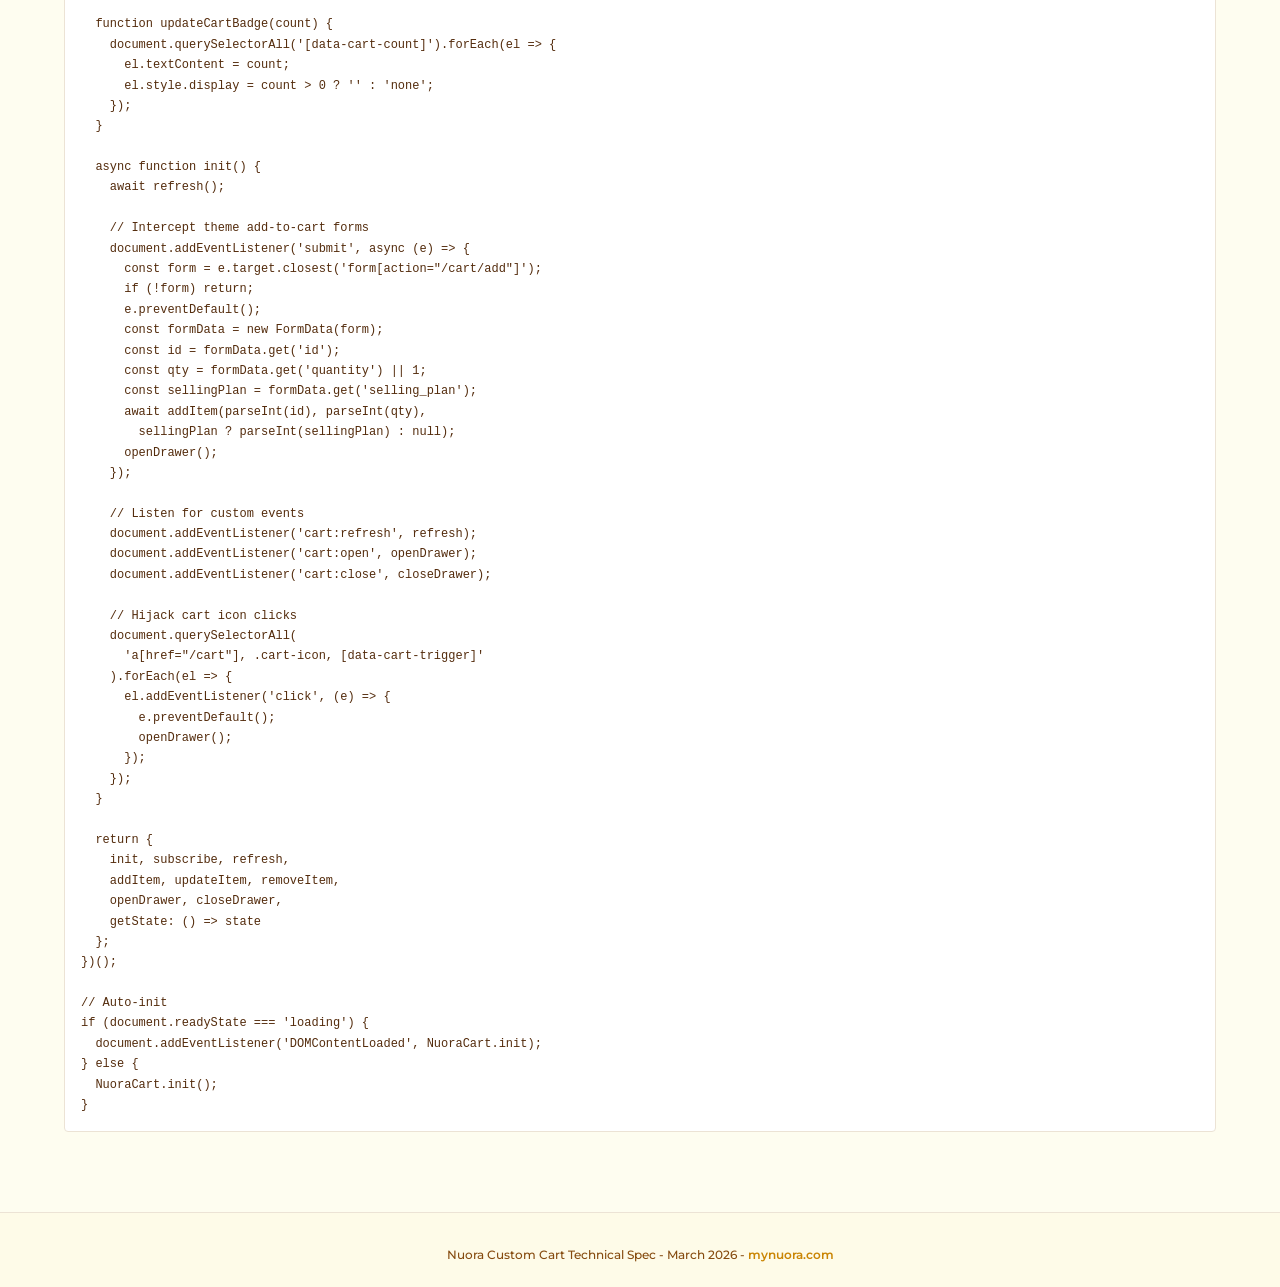
==== commit d0b15bee: "Update cross-sell copy to social proof + fix pack pluralization Cross-sell now uses social proof hea" ====
--- a/index.html
+++ b/index.html
@@ -264,7 +264,7 @@
 
             <!-- Cross-sell -->
             <div class="cross-sell" id="crossSell">
-              <div class="cross-sell-header">Complete Your Routine</div>
+              <div class="cross-sell-header">Women Who Added Capsules Saw Better Results</div>
               <div class="cross-sell-card">
                 <div class="cross-sell-img">&#x1F48A;</div>
                 <div class="cross-sell-info">
@@ -371,7 +371,7 @@
       <div class="card mb-16">
         <div class="card-subtitle">Feature 02</div>
         <div class="card-title">Cross-Sell (Complementary Product)</div>
-        <p class="card-text mb-16">If cart has gummies, offer capsules. If cart has capsules, offer gummies. Disappears if the offered product is already in cart.</p>
+        <p class="card-text mb-16">If cart has gummies, offer capsules with social proof ("Women who added capsules saw better results"). If cart has capsules, offer gummies with similar copy. Disappears if the offered product is already in cart.</p>
         <div class="code-block">
           <div class="code-block-header">
             <span class="code-block-label">Cross-Sell Map</span>
@@ -385,16 +385,16 @@
     ],
     offer: {
       handle: 'gut-ritual-capsules',
-      headline: 'Complete Your Routine',
-      subline: 'Support your gut health alongside vaginal balance',
+      headline: 'Women Who Added Capsules Saw Better Results',
+      subline: '87% reported improved digestion within 2 weeks when combining both',
     }
   },
   capsules: {
     triggerHandles: ['gut-ritual-capsules'],
     offer: {
       handle: 'feminine-balance-gummies-1',
-      headline: 'Complete Your Routine',
-      subline: 'Balance your vaginal pH with probiotic gummies',
+      headline: 'Women Who Added Gummies Saw Better Results',
+      subline: '92% reported faster vaginal pH balance when combining both',
     }
   }
 };</pre>
@@ -504,14 +504,14 @@
               <td>Monthly</td>
             </tr>
             <tr>
-              <td>2 Pack</td>
+              <td>2 Packs</td>
               <td>$57.99</td>
               <td>$115.98</td>
               <td class="sub-price">$49.99</td>
               <td>Every 2 months</td>
             </tr>
             <tr>
-              <td>3 Pack</td>
+              <td>3 Packs</td>
               <td>$68.99</td>
               <td>$173.97</td>
               <td class="sub-price">$58.99</td>
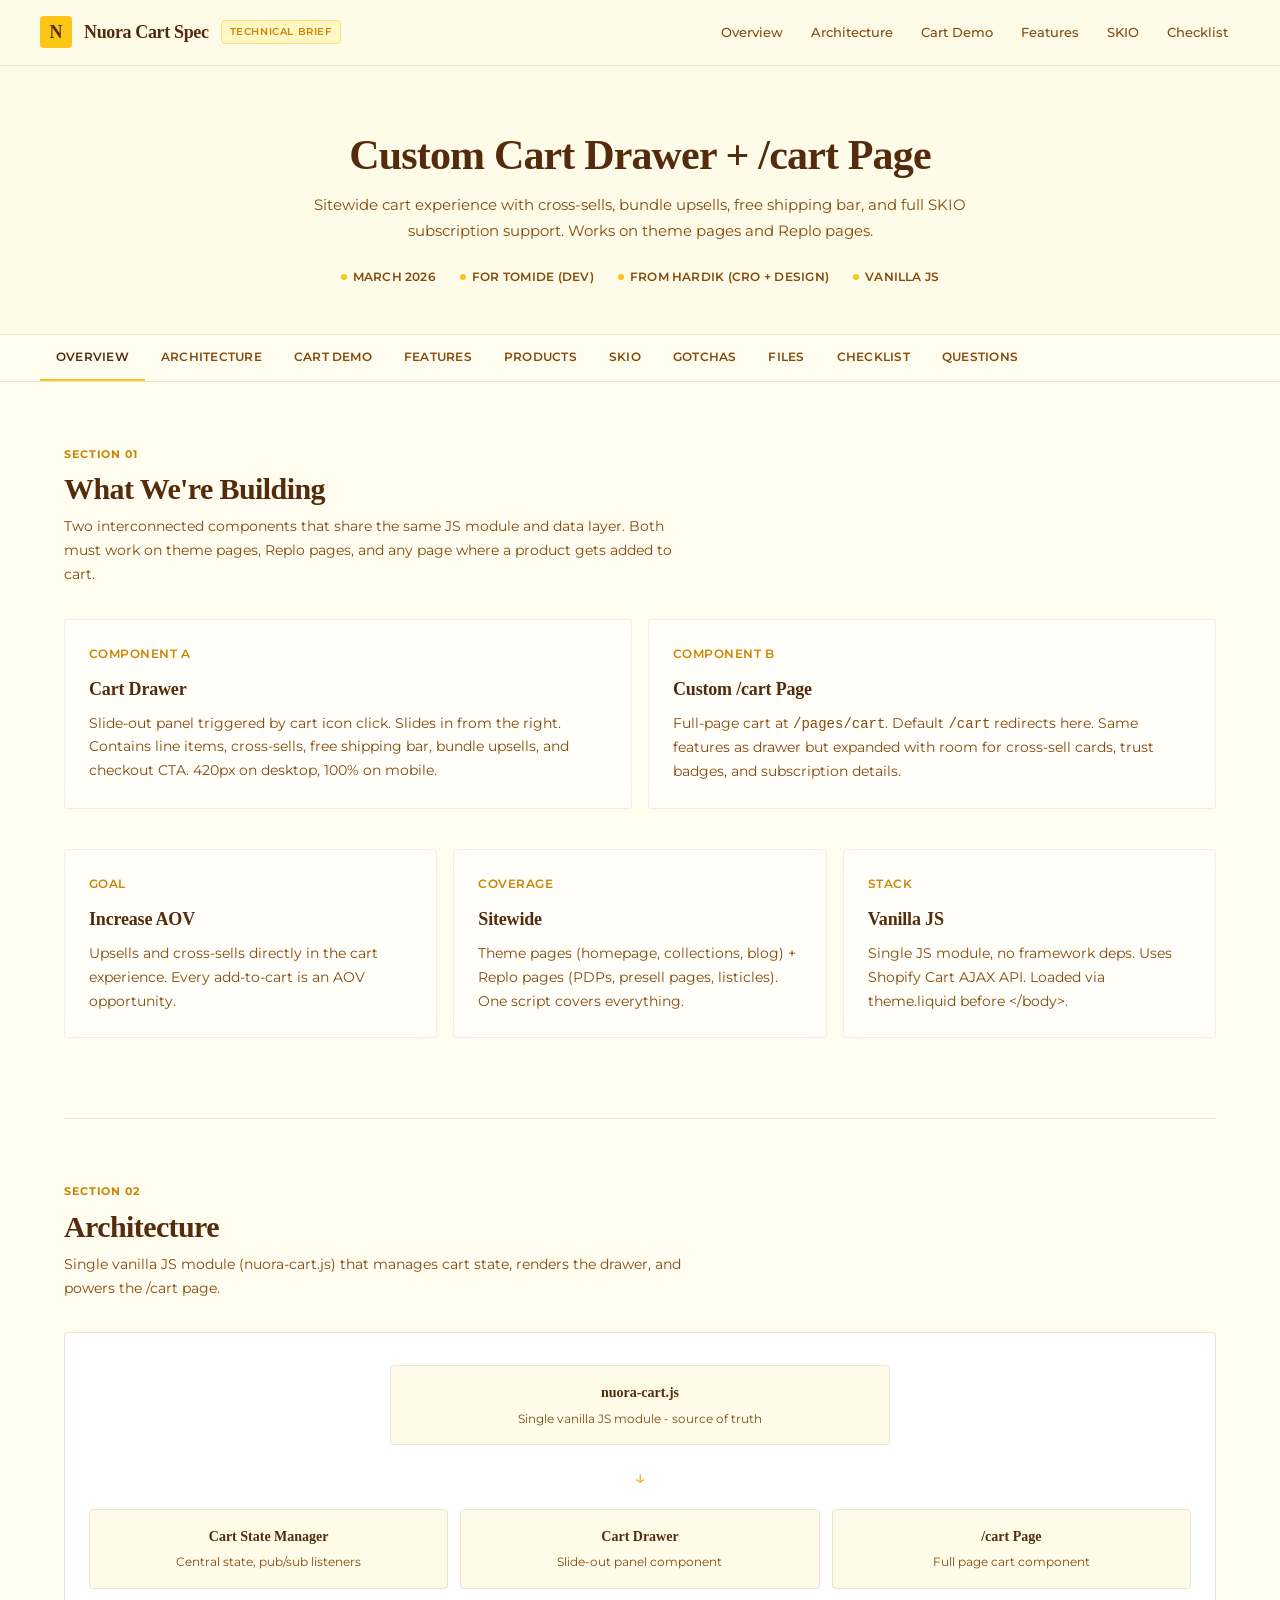
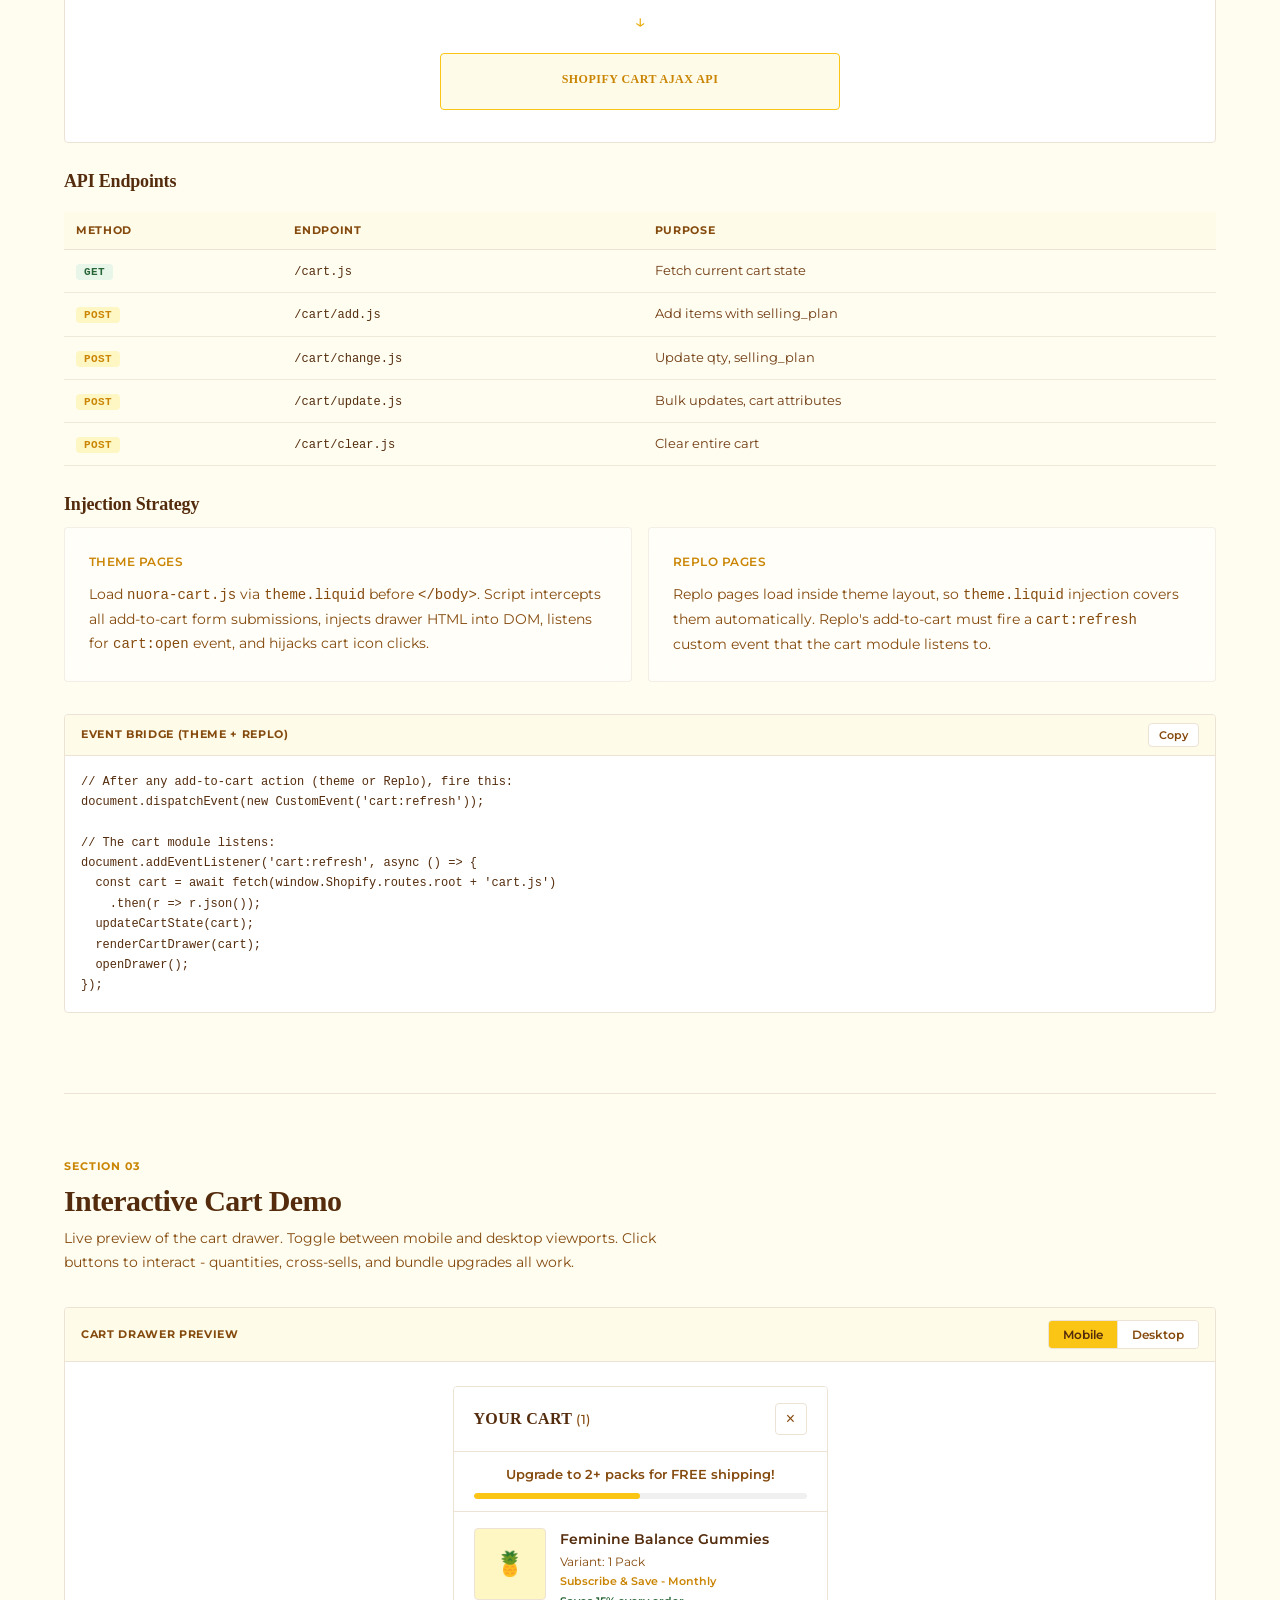
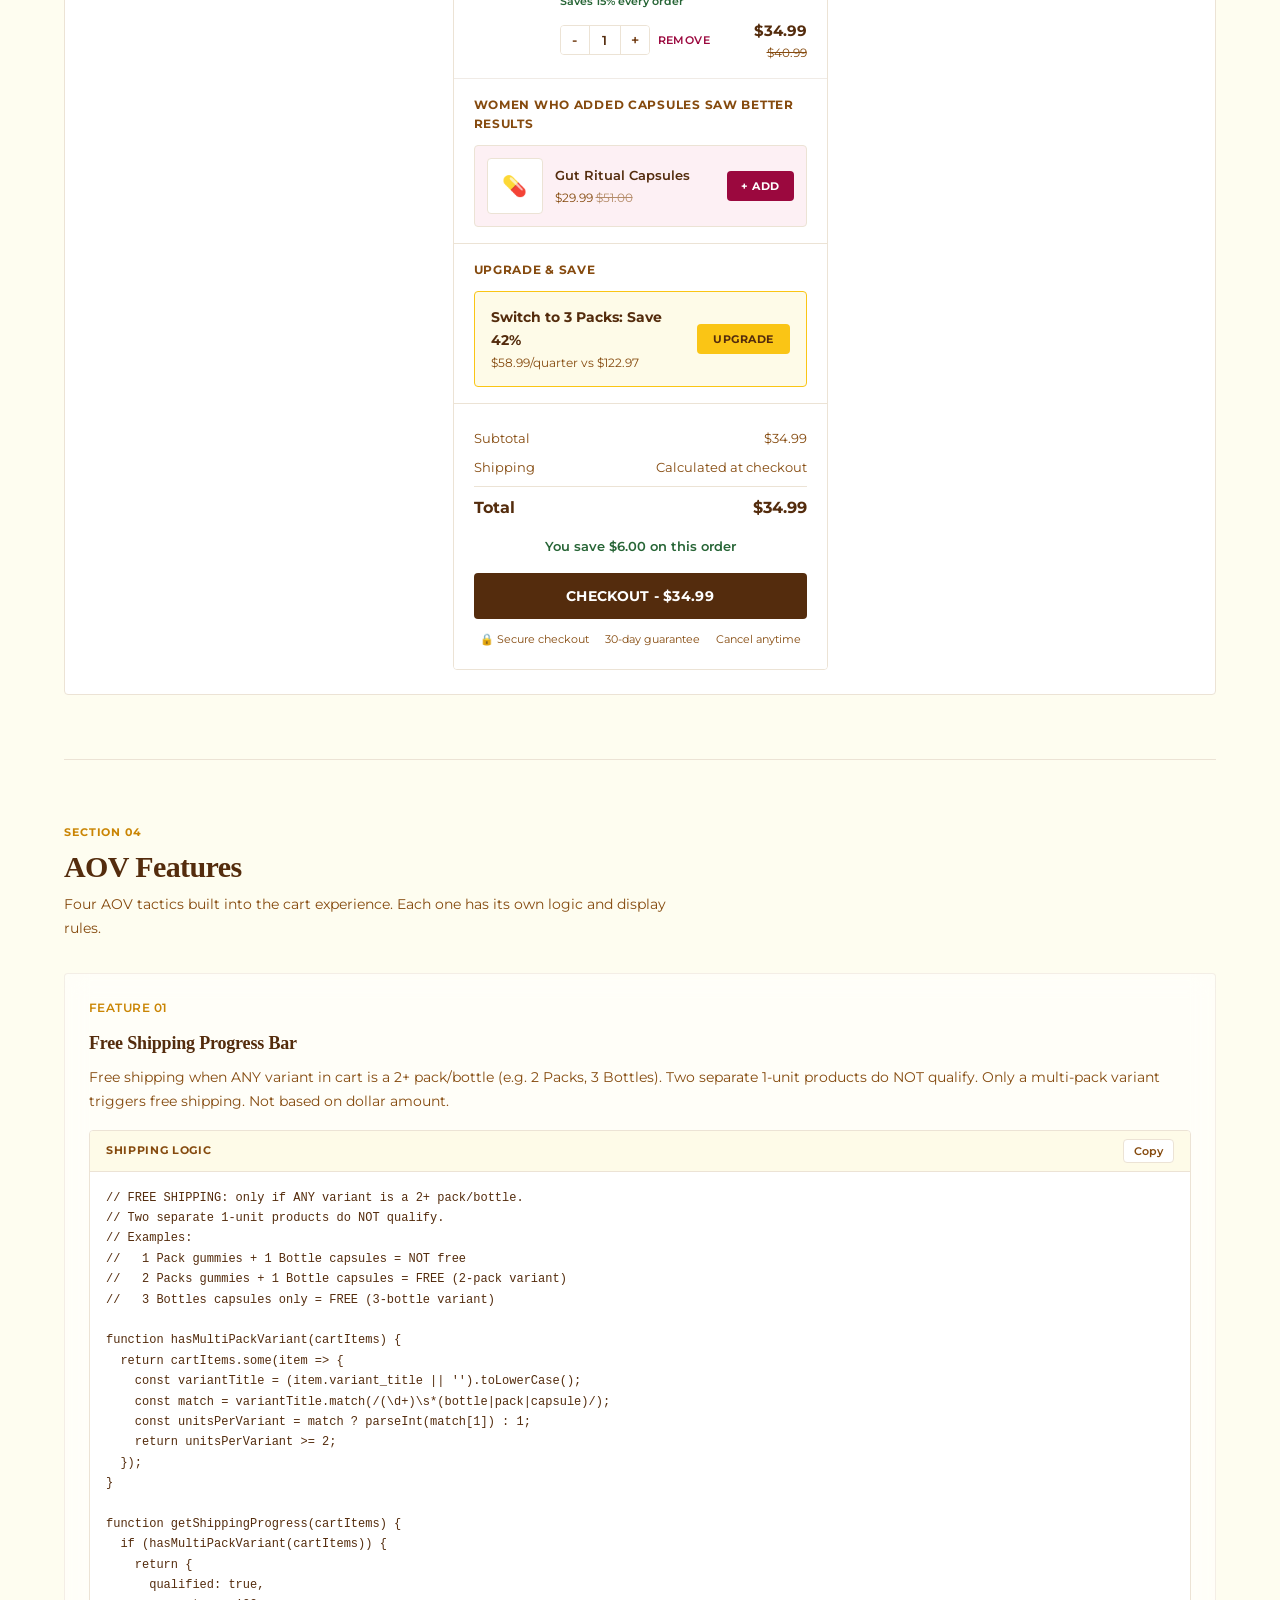
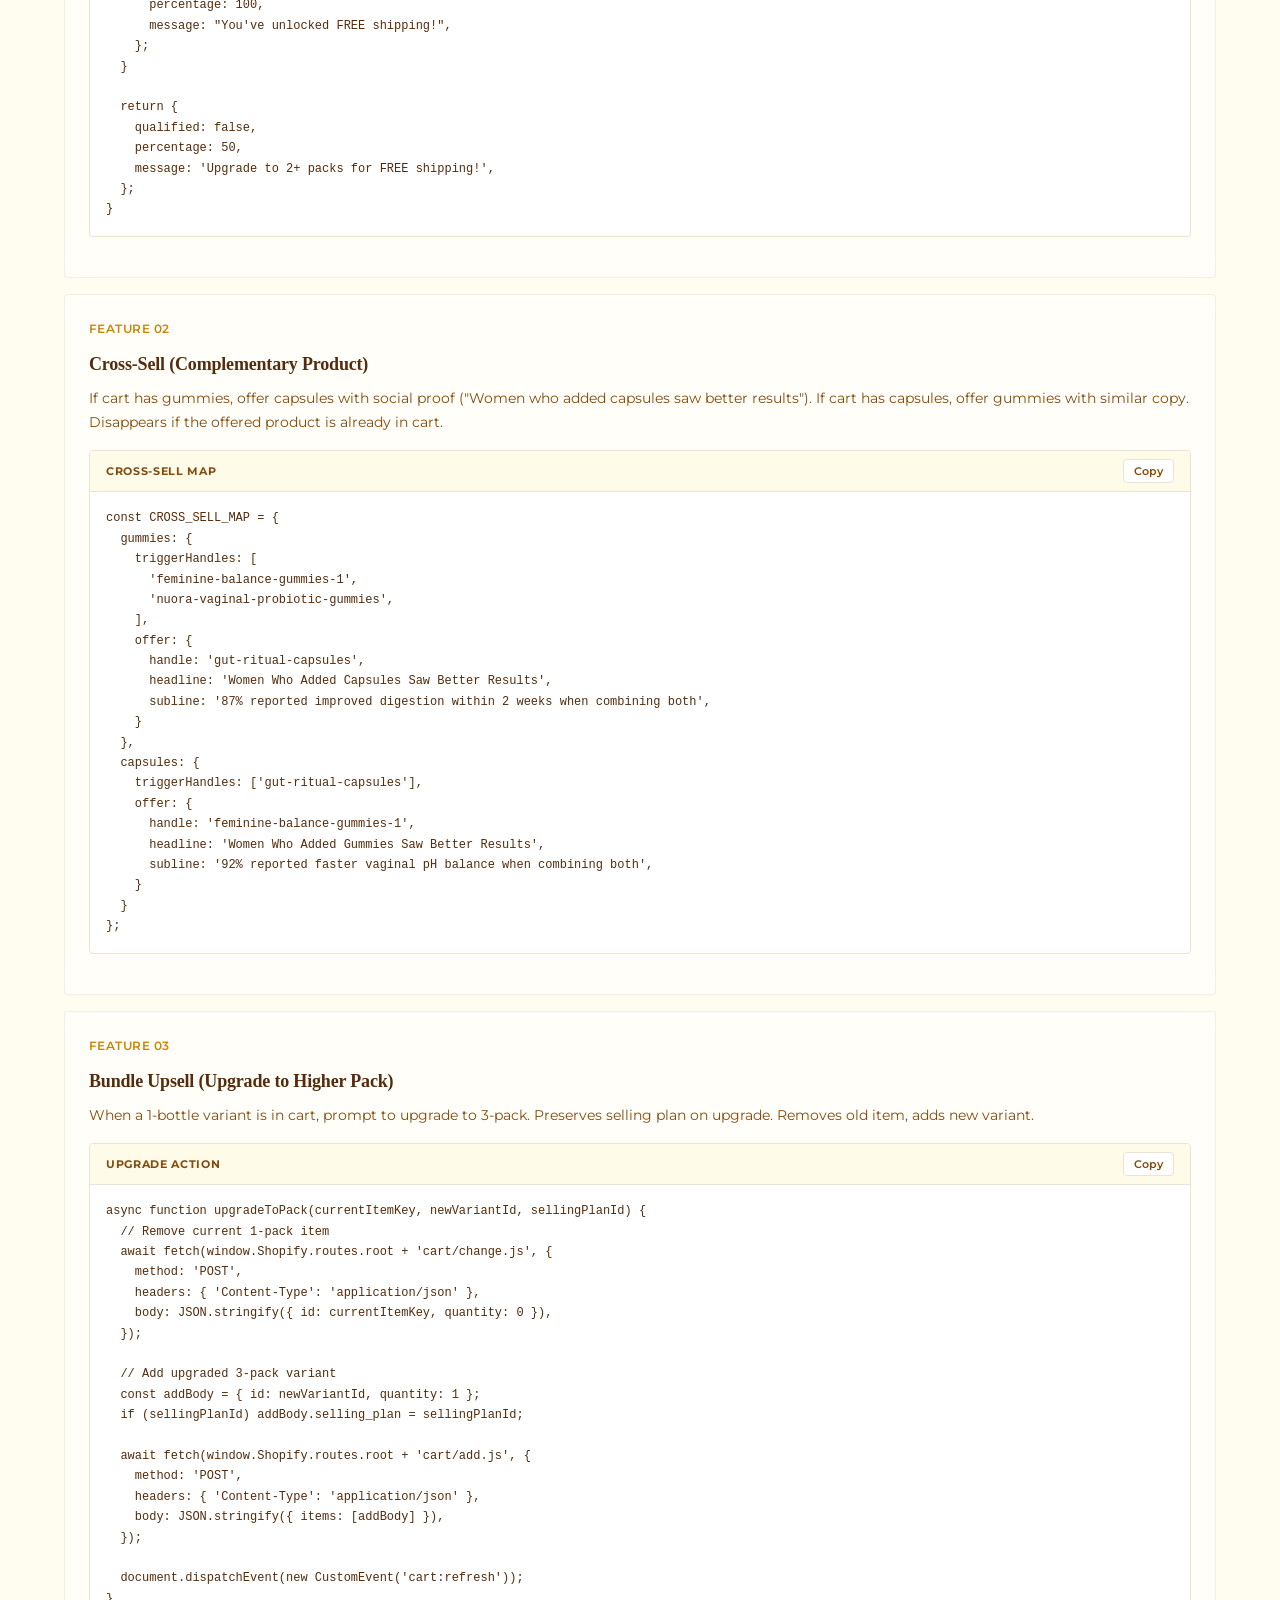
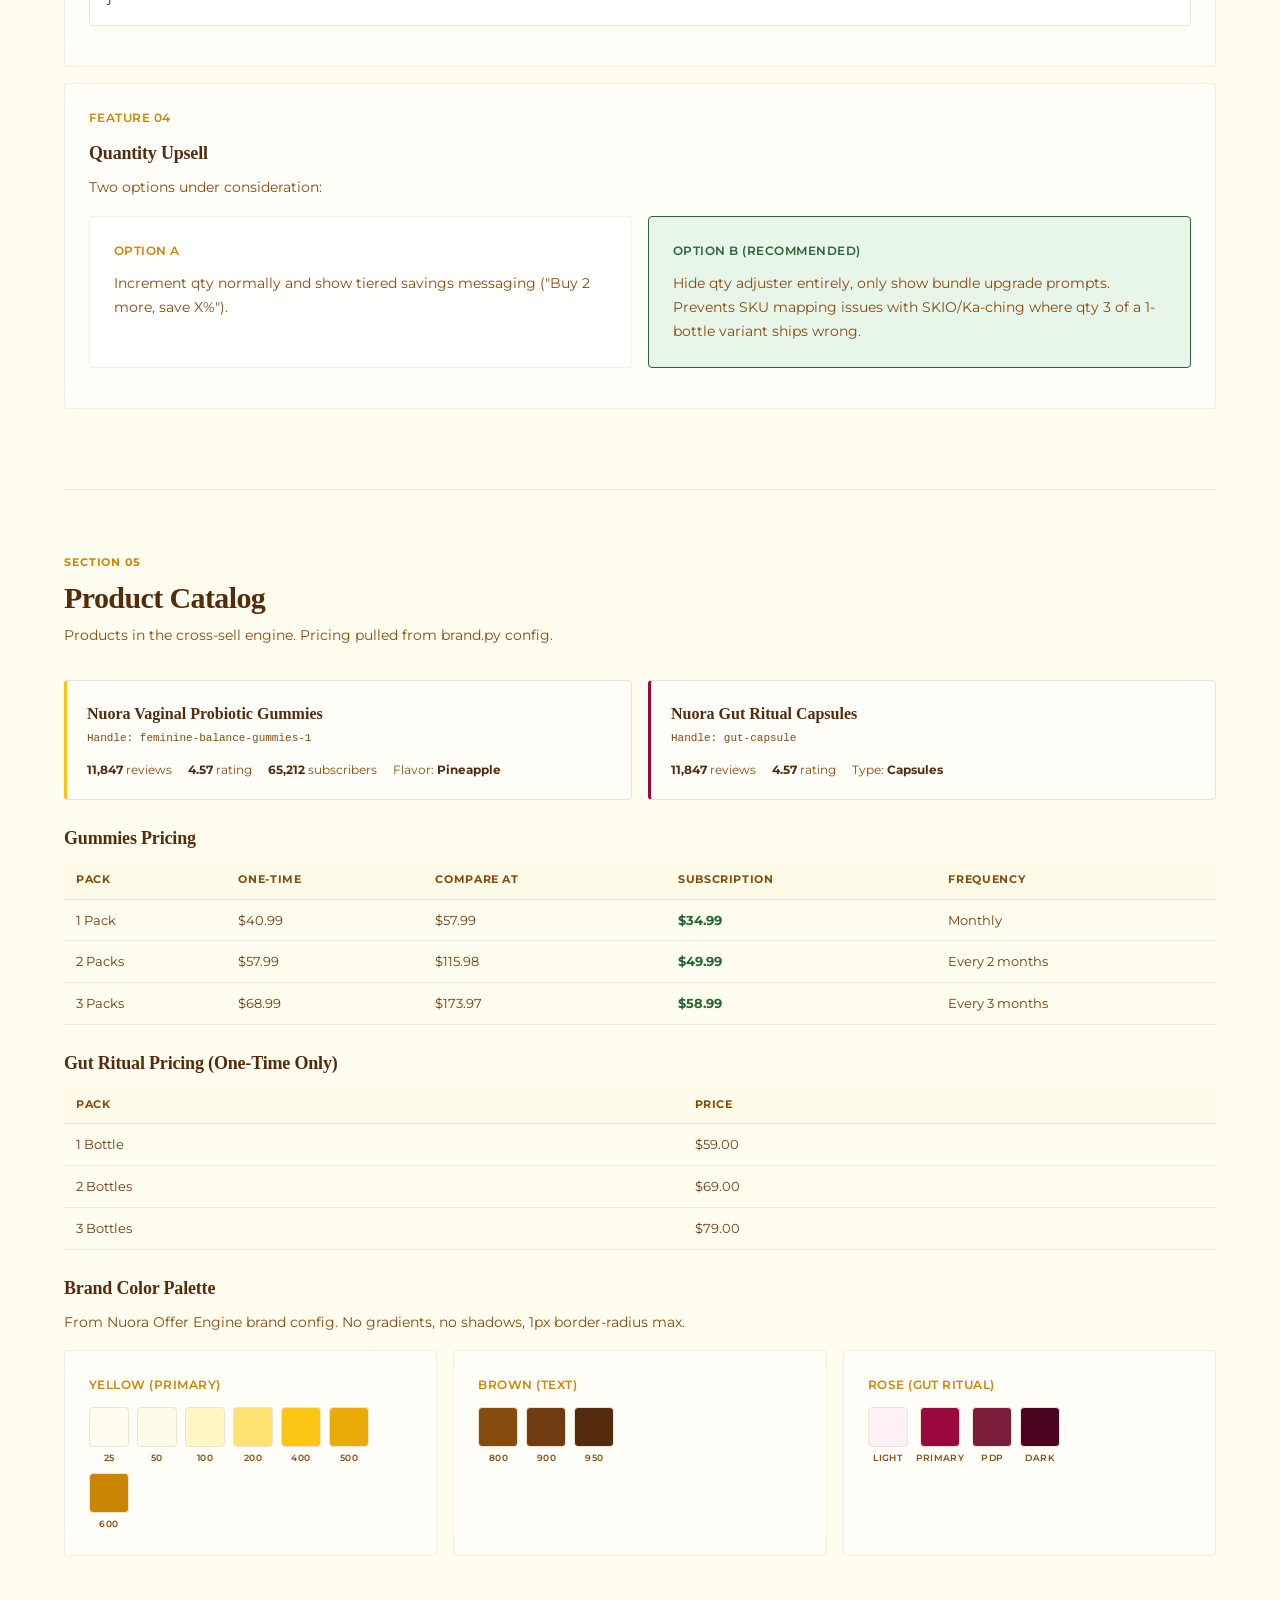
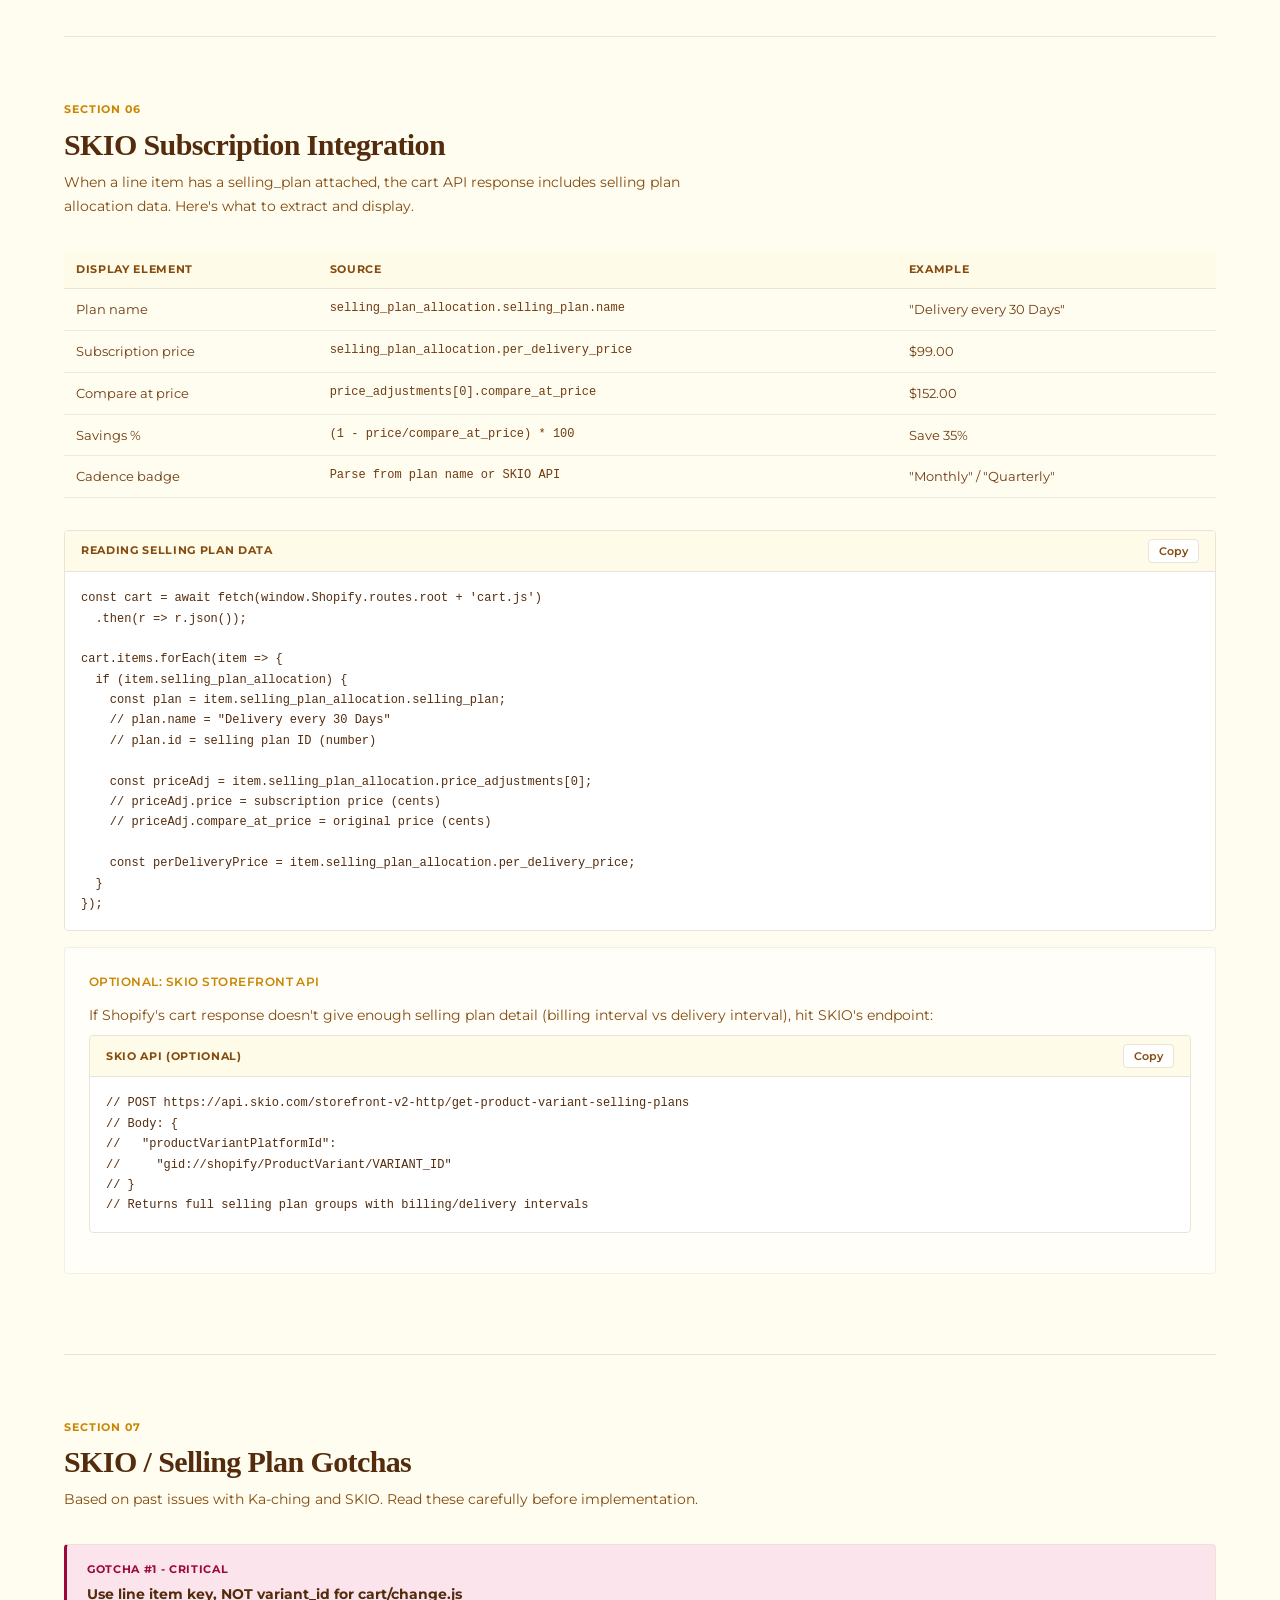
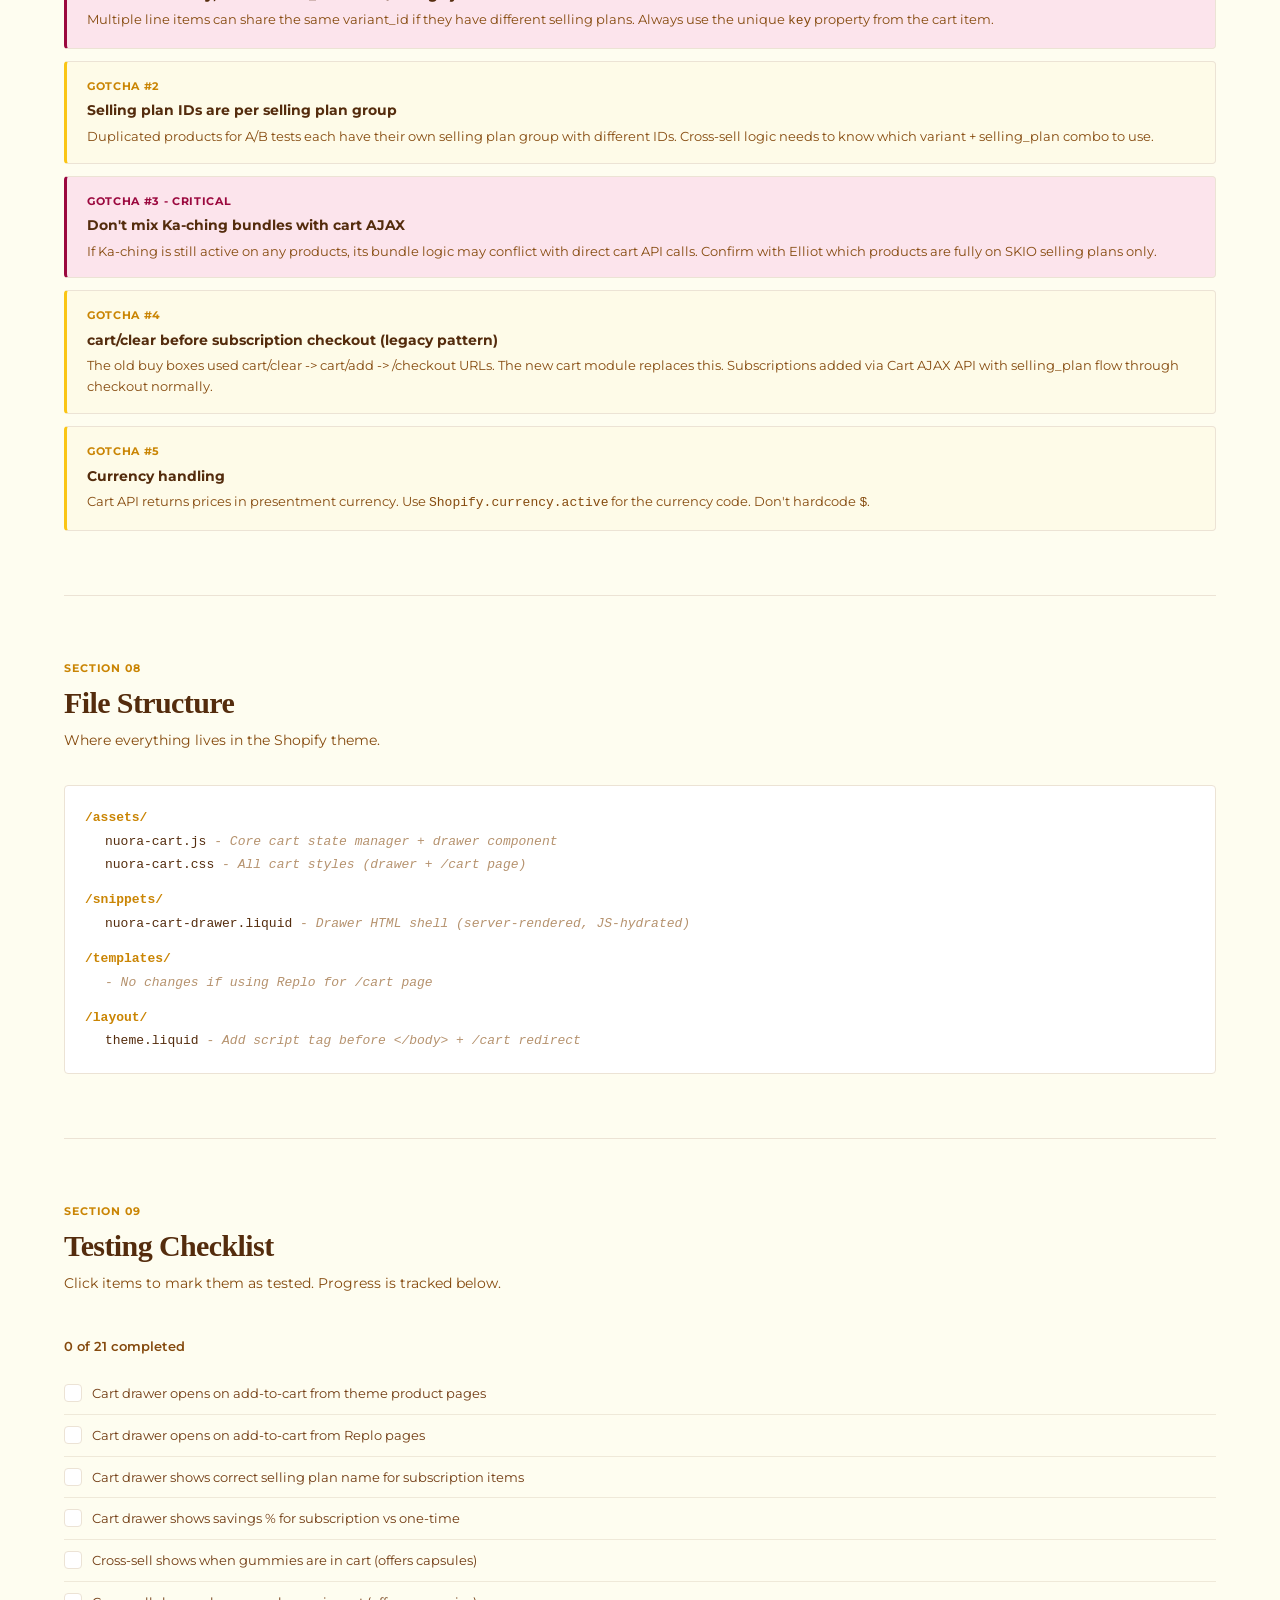
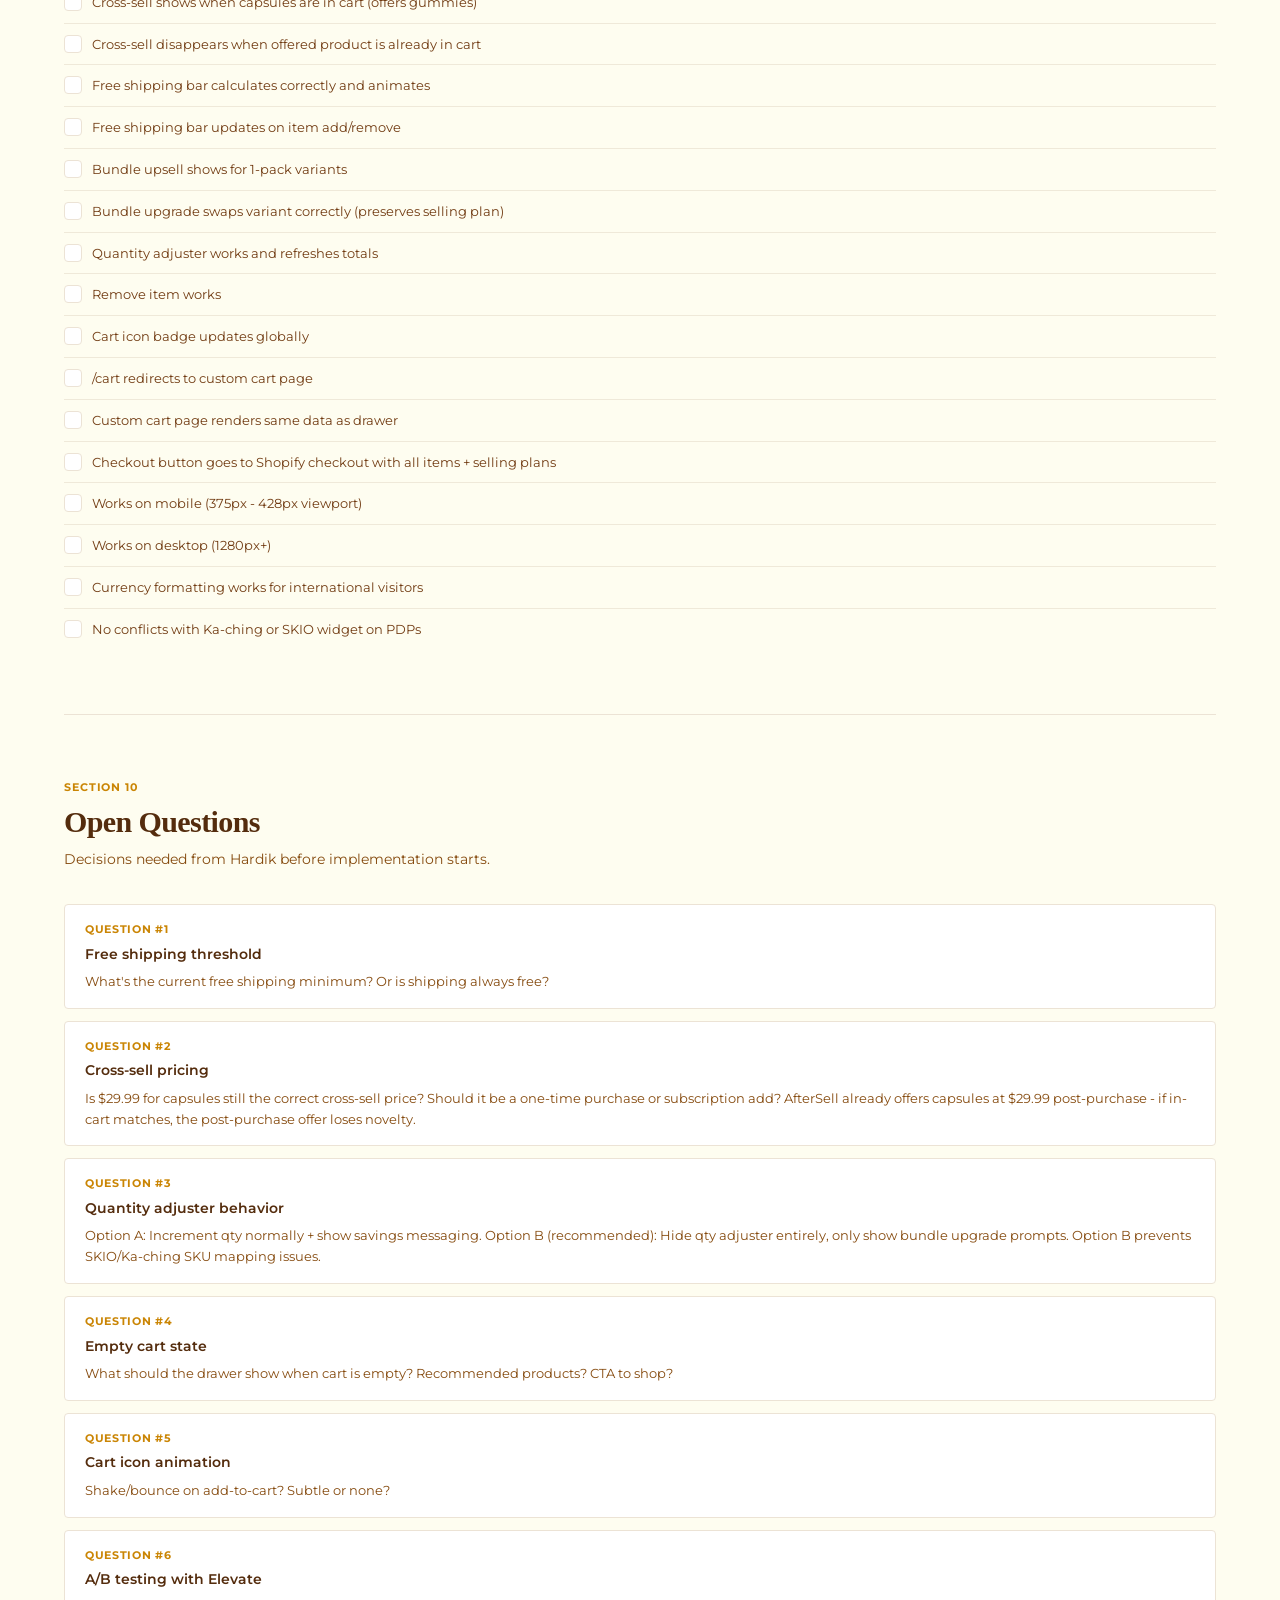
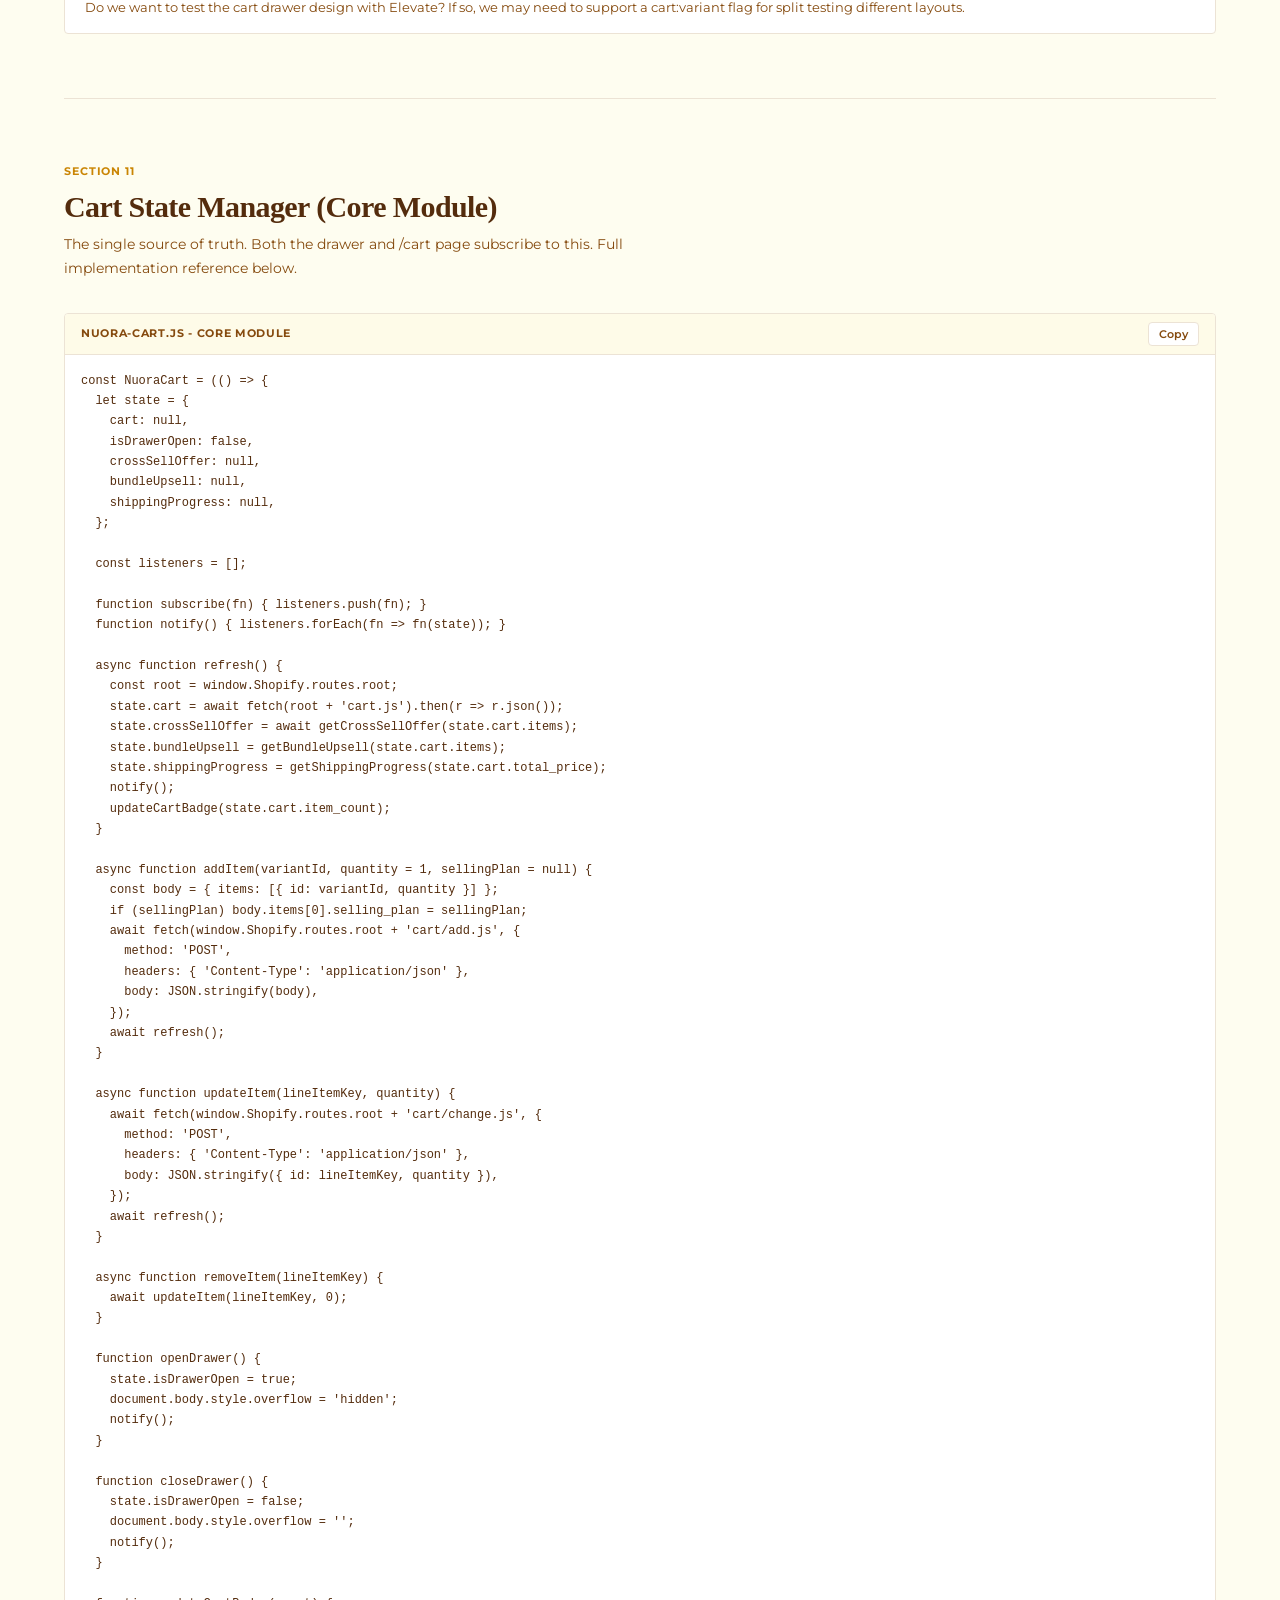
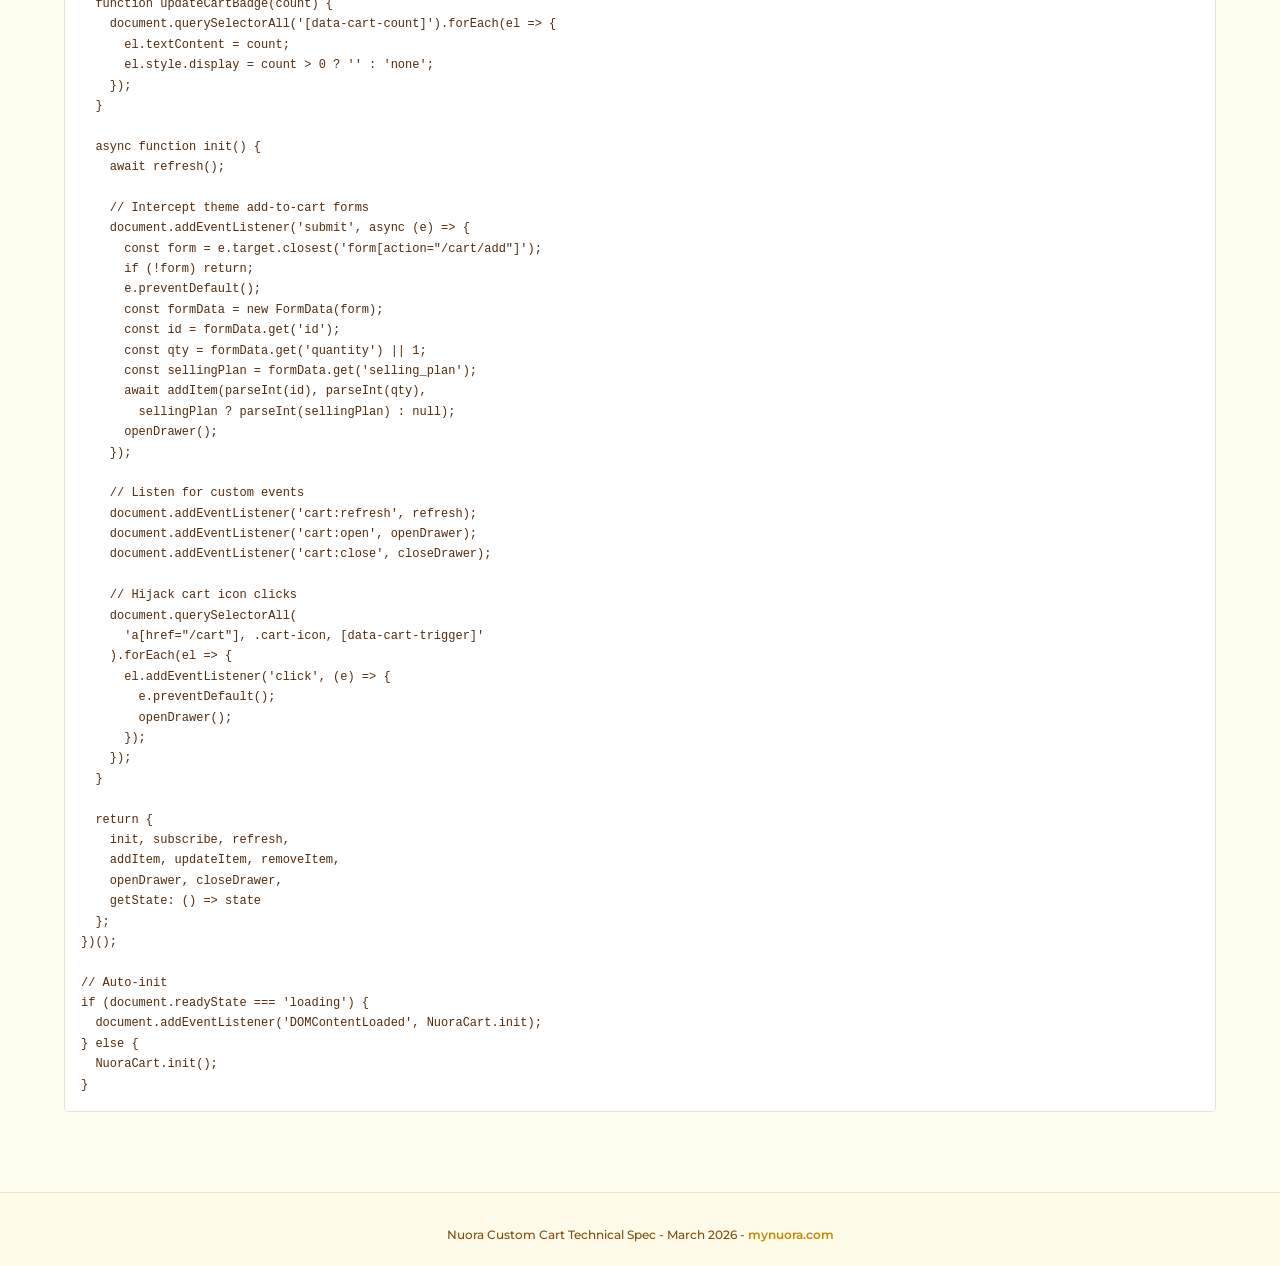
==== commit c5c13035: "Fix free shipping: only multi-pack variants qualify, not total units Free shipping only triggers whe" ====
--- a/index.html
+++ b/index.html
@@ -326,31 +326,30 @@
       <div class="card mb-16">
         <div class="card-subtitle">Feature 01</div>
         <div class="card-title">Free Shipping Progress Bar</div>
-        <p class="card-text mb-16">Free shipping when total physical bottles/packs in cart is 2 or more. Only single-bottle/single-pack orders pay for shipping. Bar changes to green when qualified. Not based on dollar amount.</p>
+        <p class="card-text mb-16">Free shipping when ANY variant in cart is a 2+ pack/bottle (e.g. 2 Packs, 3 Bottles). Two separate 1-unit products do NOT qualify. Only a multi-pack variant triggers free shipping. Not based on dollar amount.</p>
         <div class="code-block">
           <div class="code-block-header">
             <span class="code-block-label">Shipping Logic</span>
             <button class="code-copy-btn" data-copy="shipping-code">Copy</button>
           </div>
-          <pre id="shipping-code">// FREE SHIPPING: based on physical unit count, NOT price.
-// Only single-bottle/single-pack orders pay for shipping.
-// 2+ physical bottles/packs = free shipping.
-
-function getPhysicalUnitCount(cartItems) {
-  let totalUnits = 0;
-  cartItems.forEach(item => {
+          <pre id="shipping-code">// FREE SHIPPING: only if ANY variant is a 2+ pack/bottle.
+// Two separate 1-unit products do NOT qualify.
+// Examples:
+//   1 Pack gummies + 1 Bottle capsules = NOT free
+//   2 Packs gummies + 1 Bottle capsules = FREE (2-pack variant)
+//   3 Bottles capsules only = FREE (3-bottle variant)
+
+function hasMultiPackVariant(cartItems) {
+  return cartItems.some(item => {
     const variantTitle = (item.variant_title || '').toLowerCase();
     const match = variantTitle.match(/(\d+)\s*(bottle|pack|capsule)/);
     const unitsPerVariant = match ? parseInt(match[1]) : 1;
-    totalUnits += unitsPerVariant * item.quantity;
+    return unitsPerVariant >= 2;
   });
-  return totalUnits;
 }
 
 function getShippingProgress(cartItems) {
-  const totalUnits = getPhysicalUnitCount(cartItems);
-
-  if (totalUnits >= 2) {
+  if (hasMultiPackVariant(cartItems)) {
     return {
       qualified: true,
       percentage: 100,
@@ -361,7 +360,7 @@
   return {
     qualified: false,
     percentage: 50,
-    message: 'Add 1 more pack for FREE shipping!',
+    message: 'Upgrade to 2+ packs for FREE shipping!',
   };
 }</pre>
         </div>
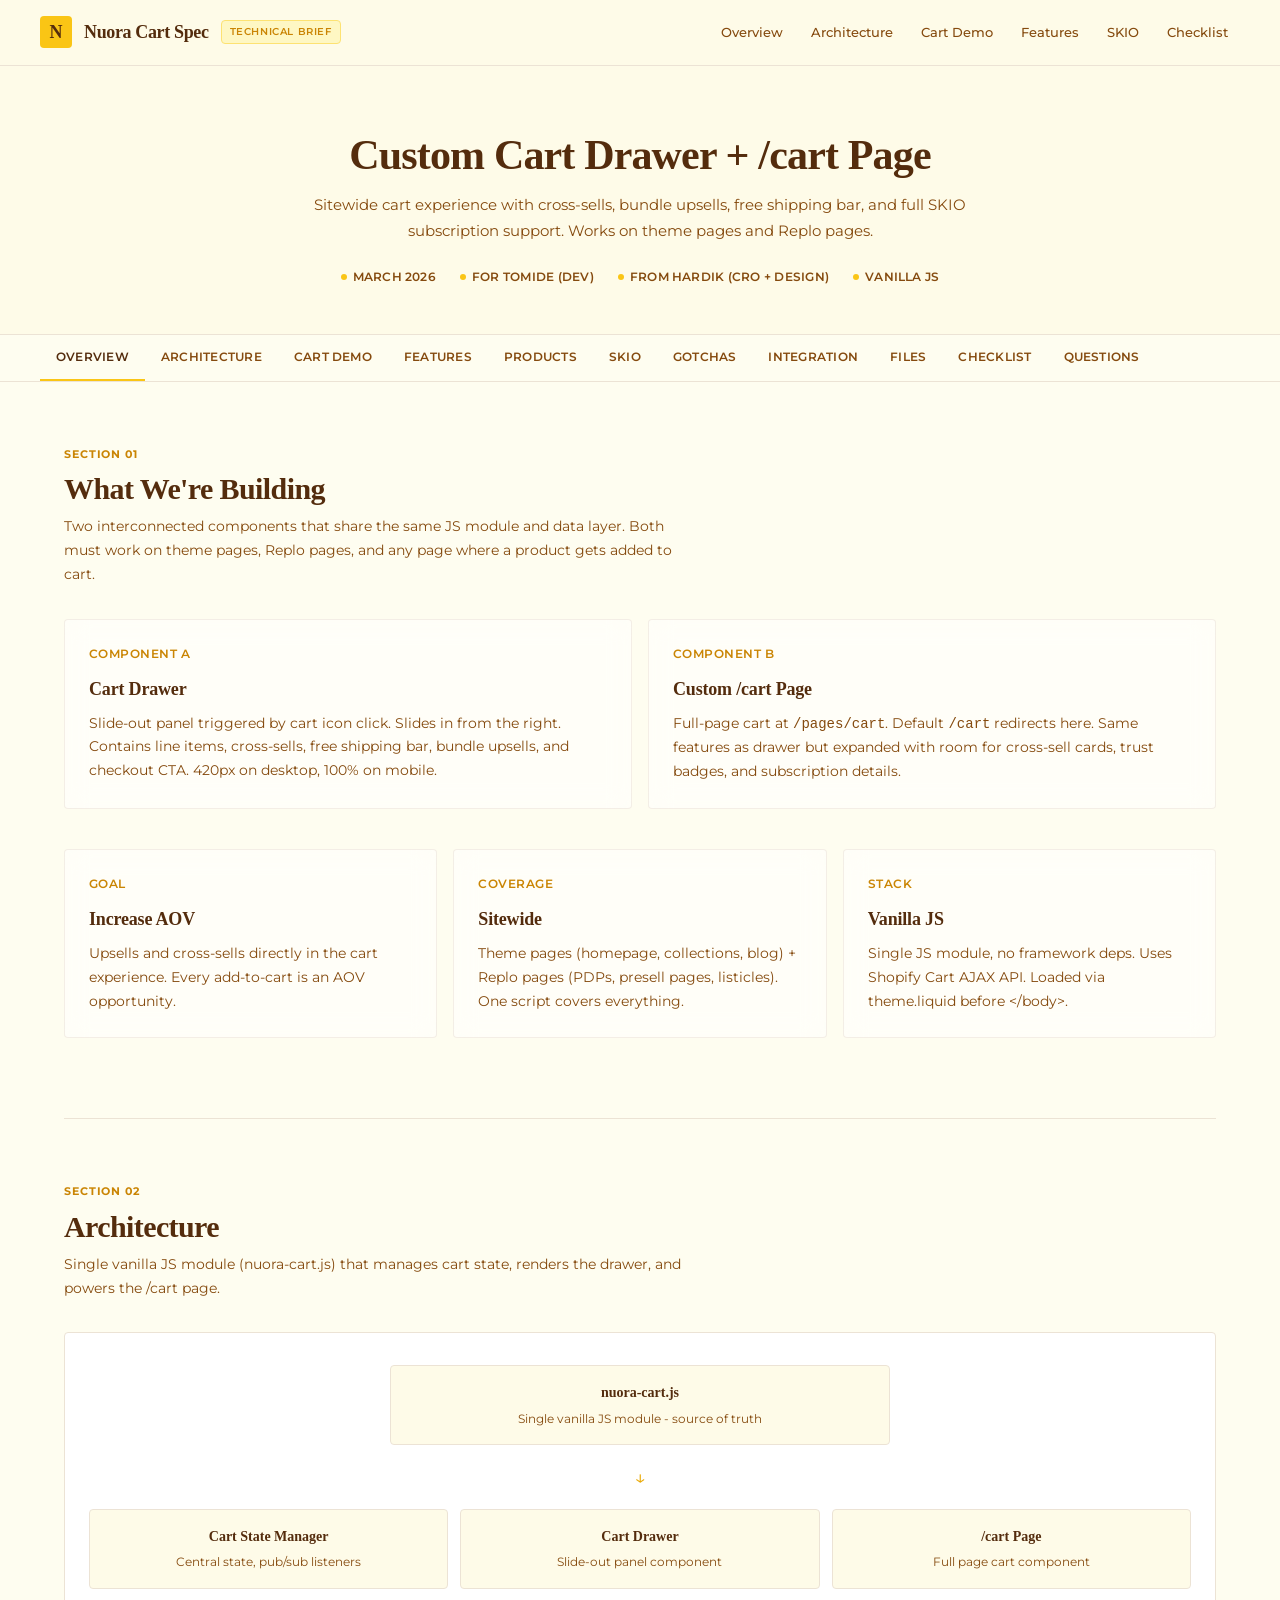
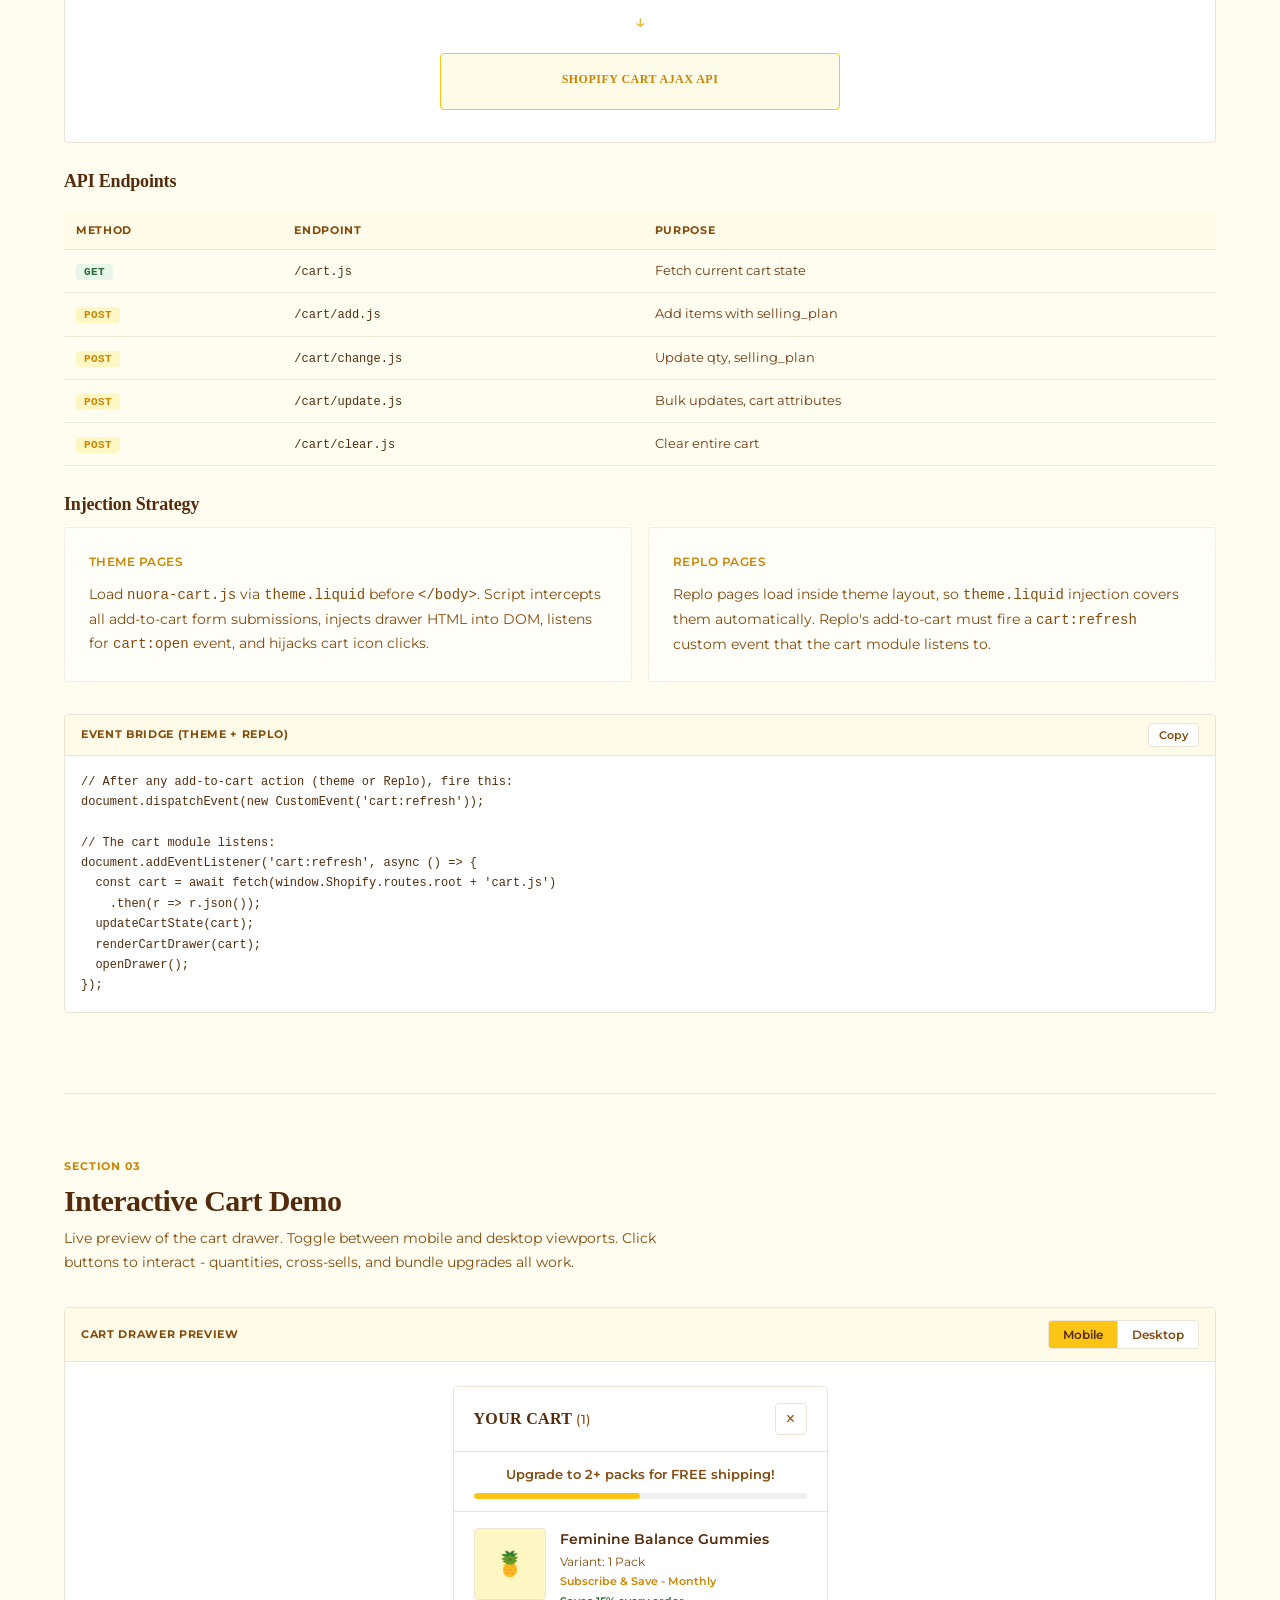
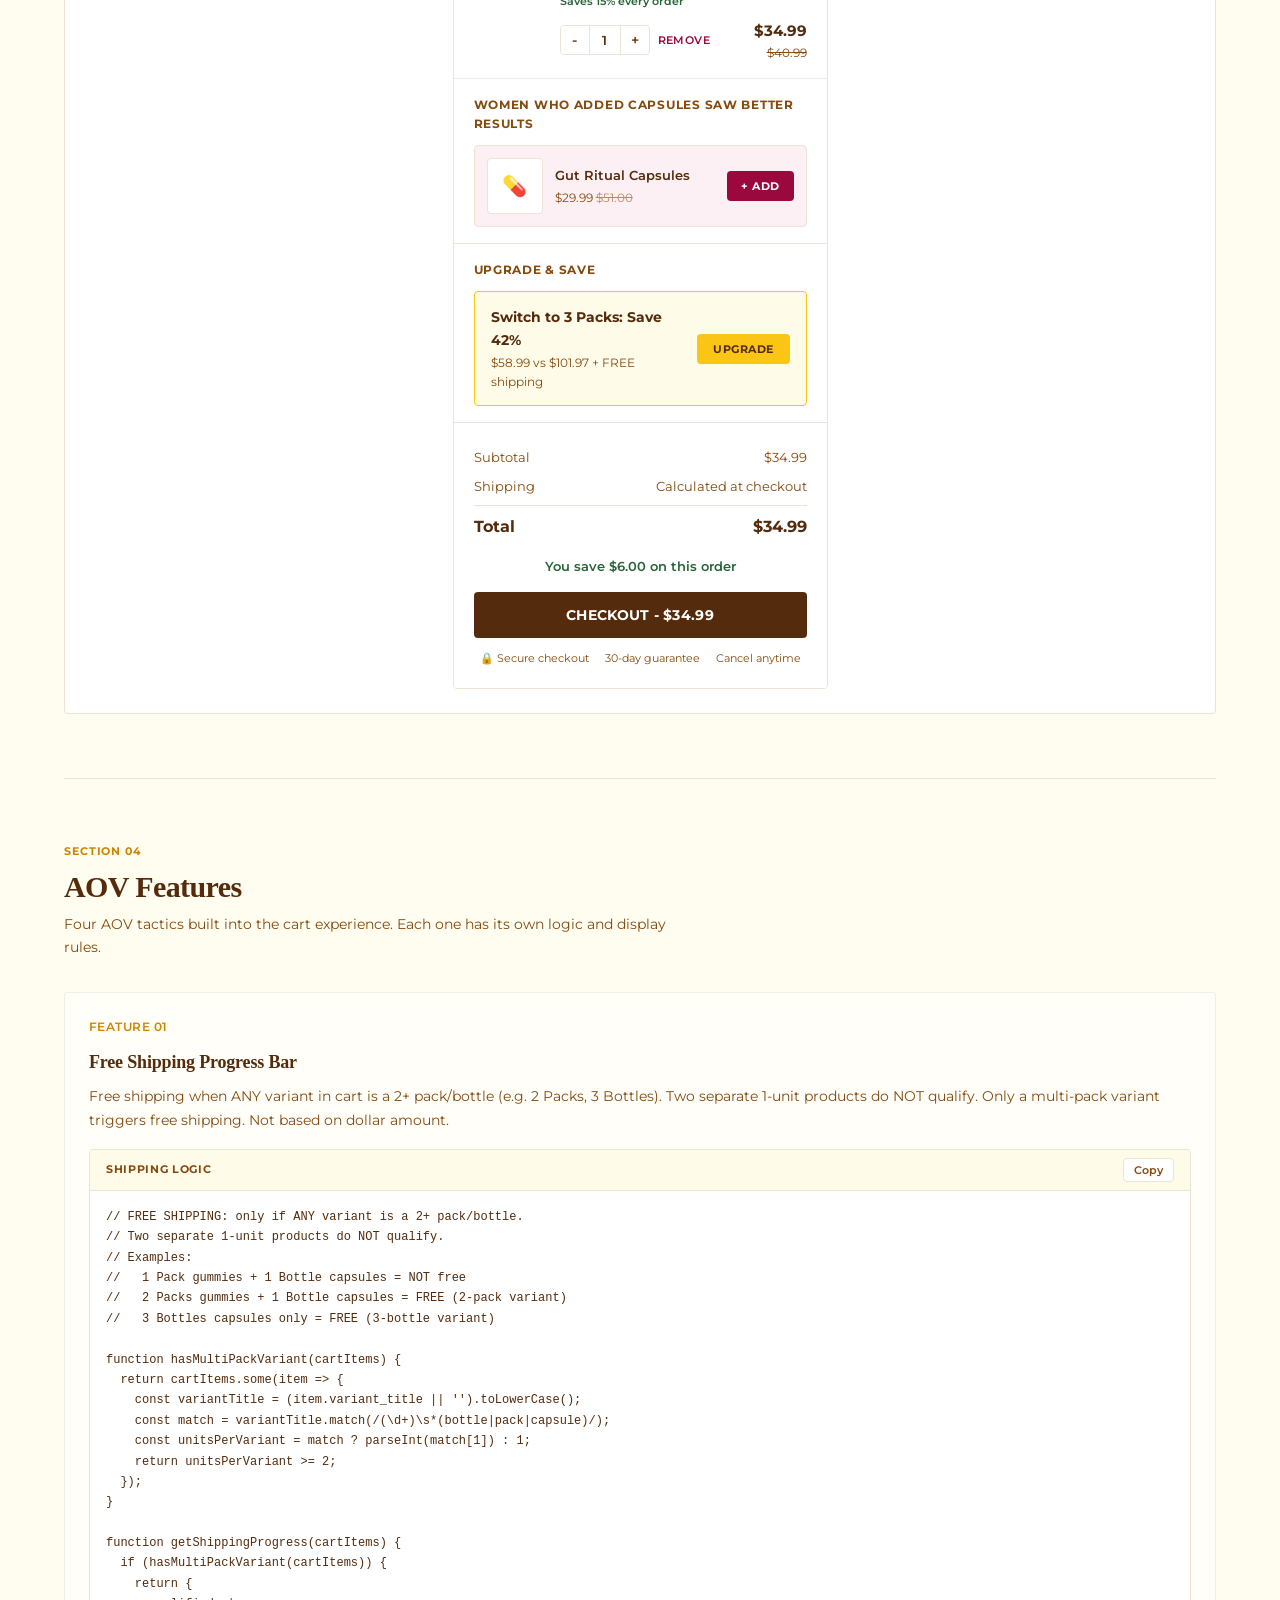
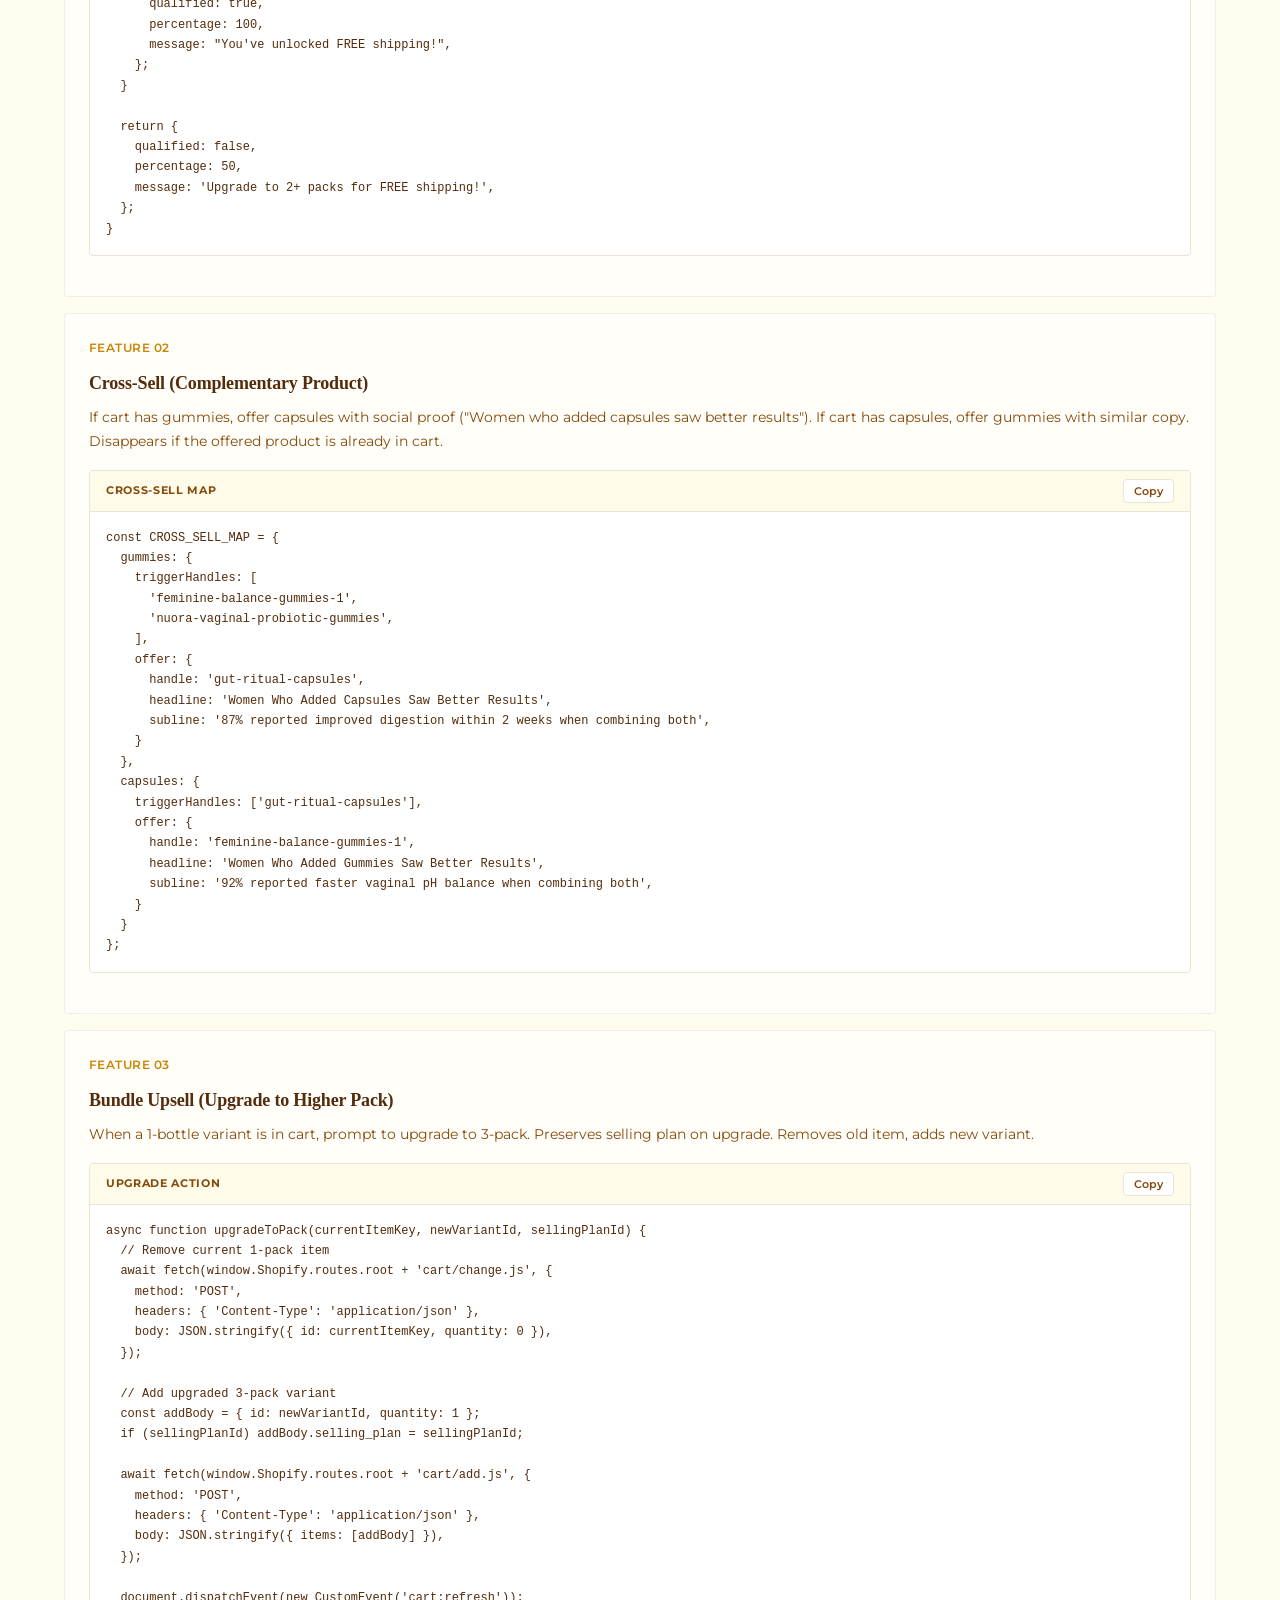
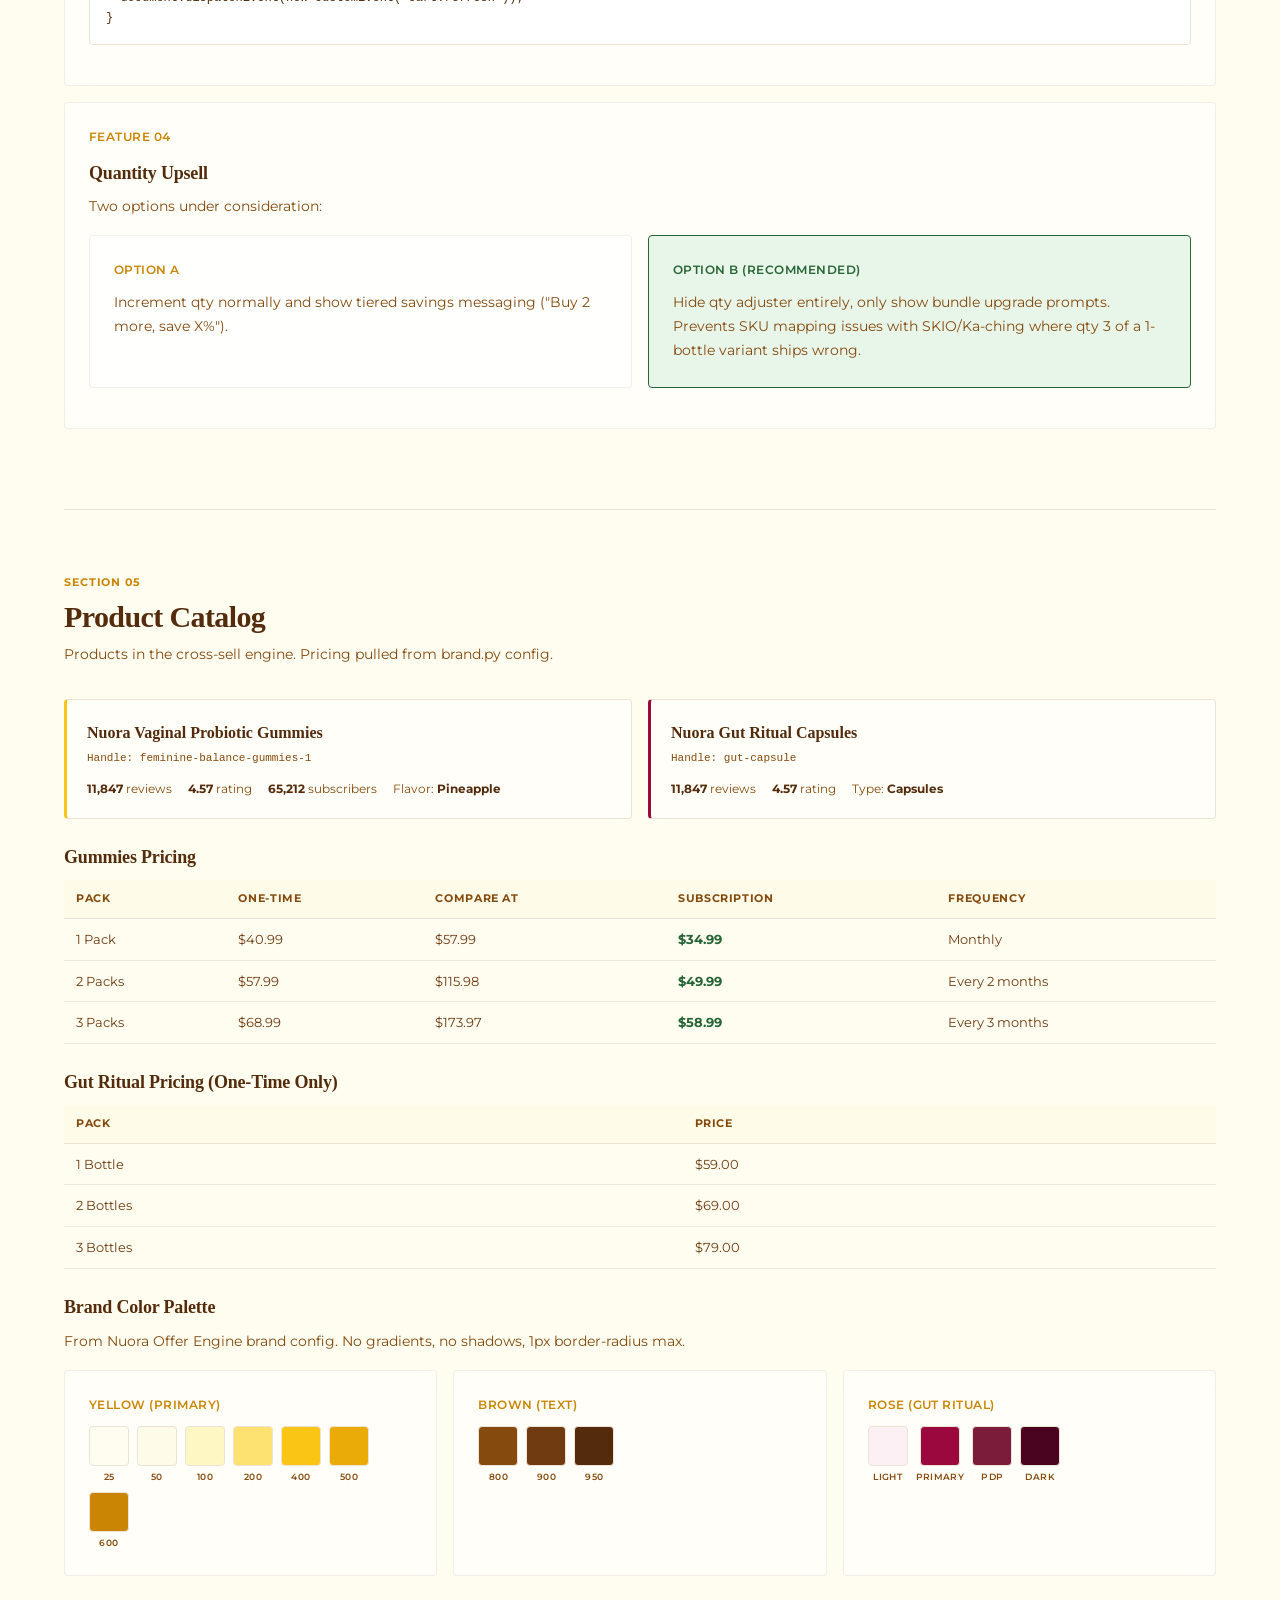
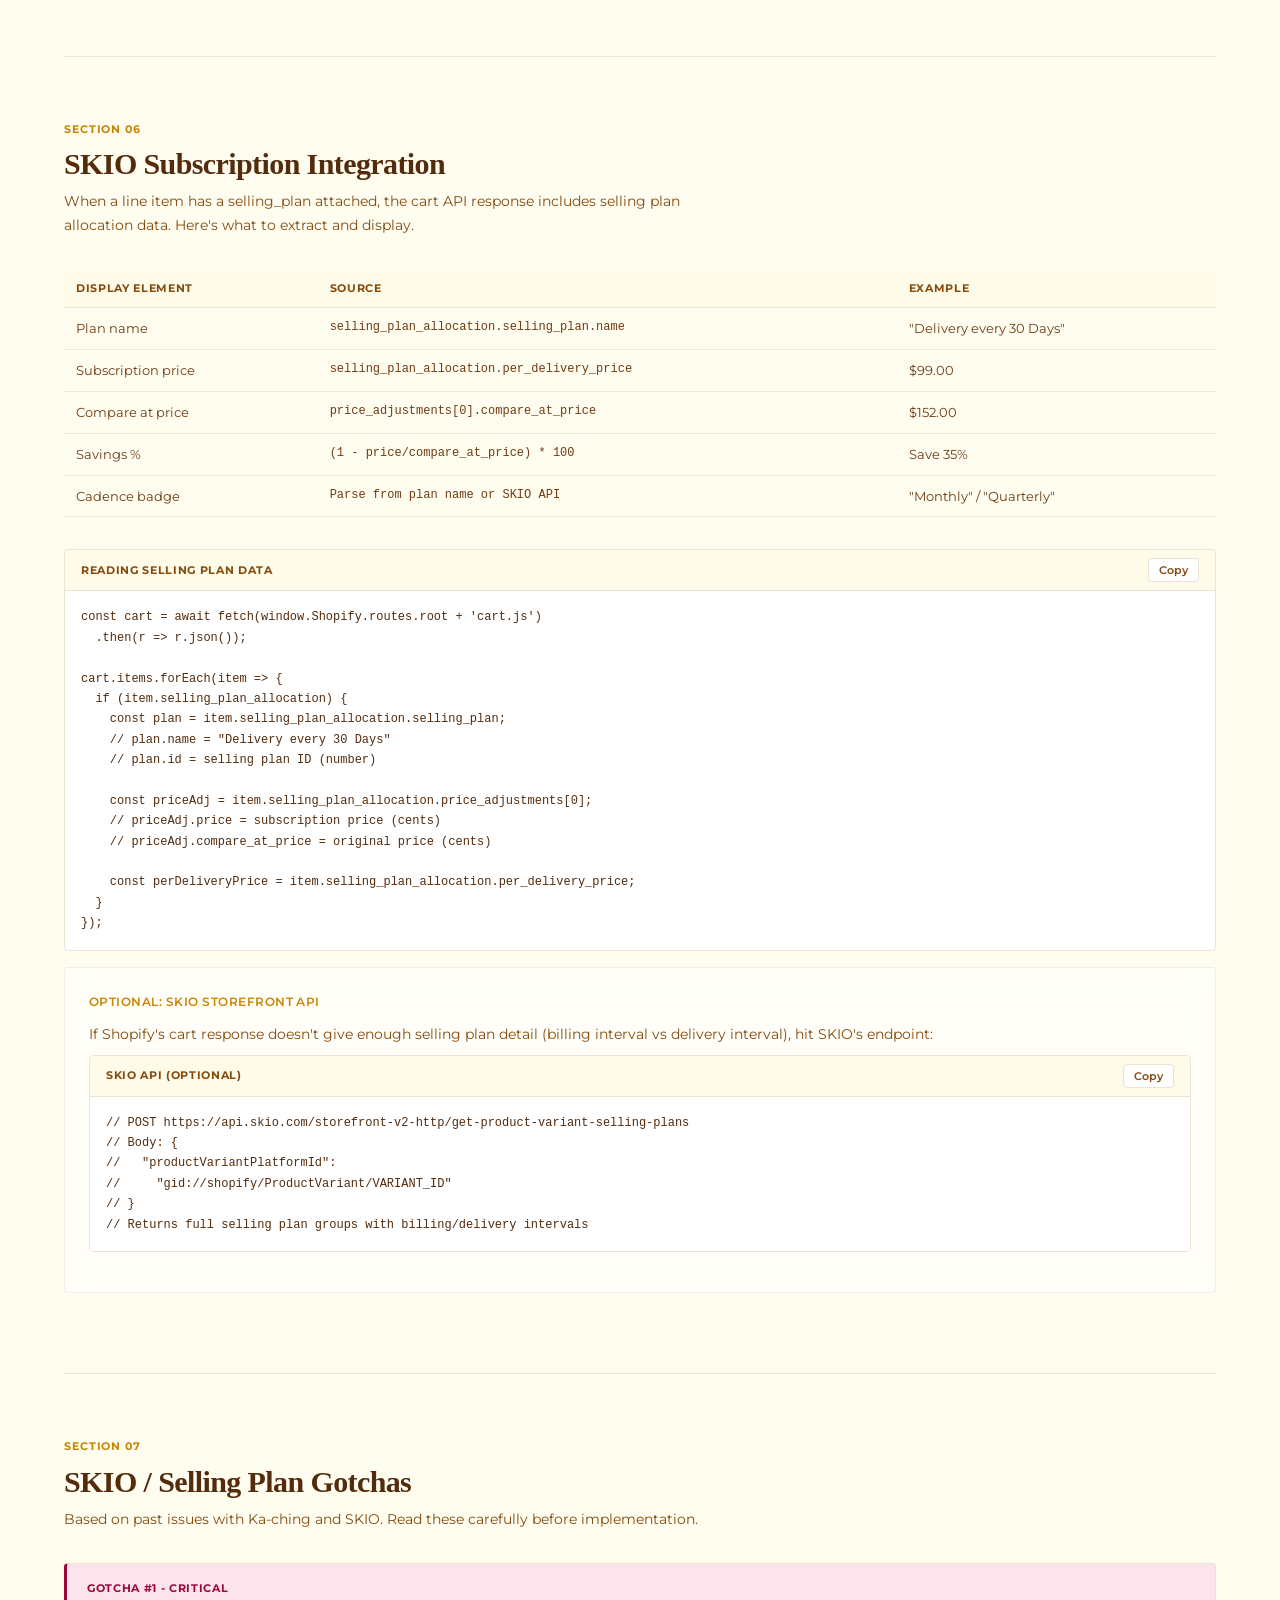
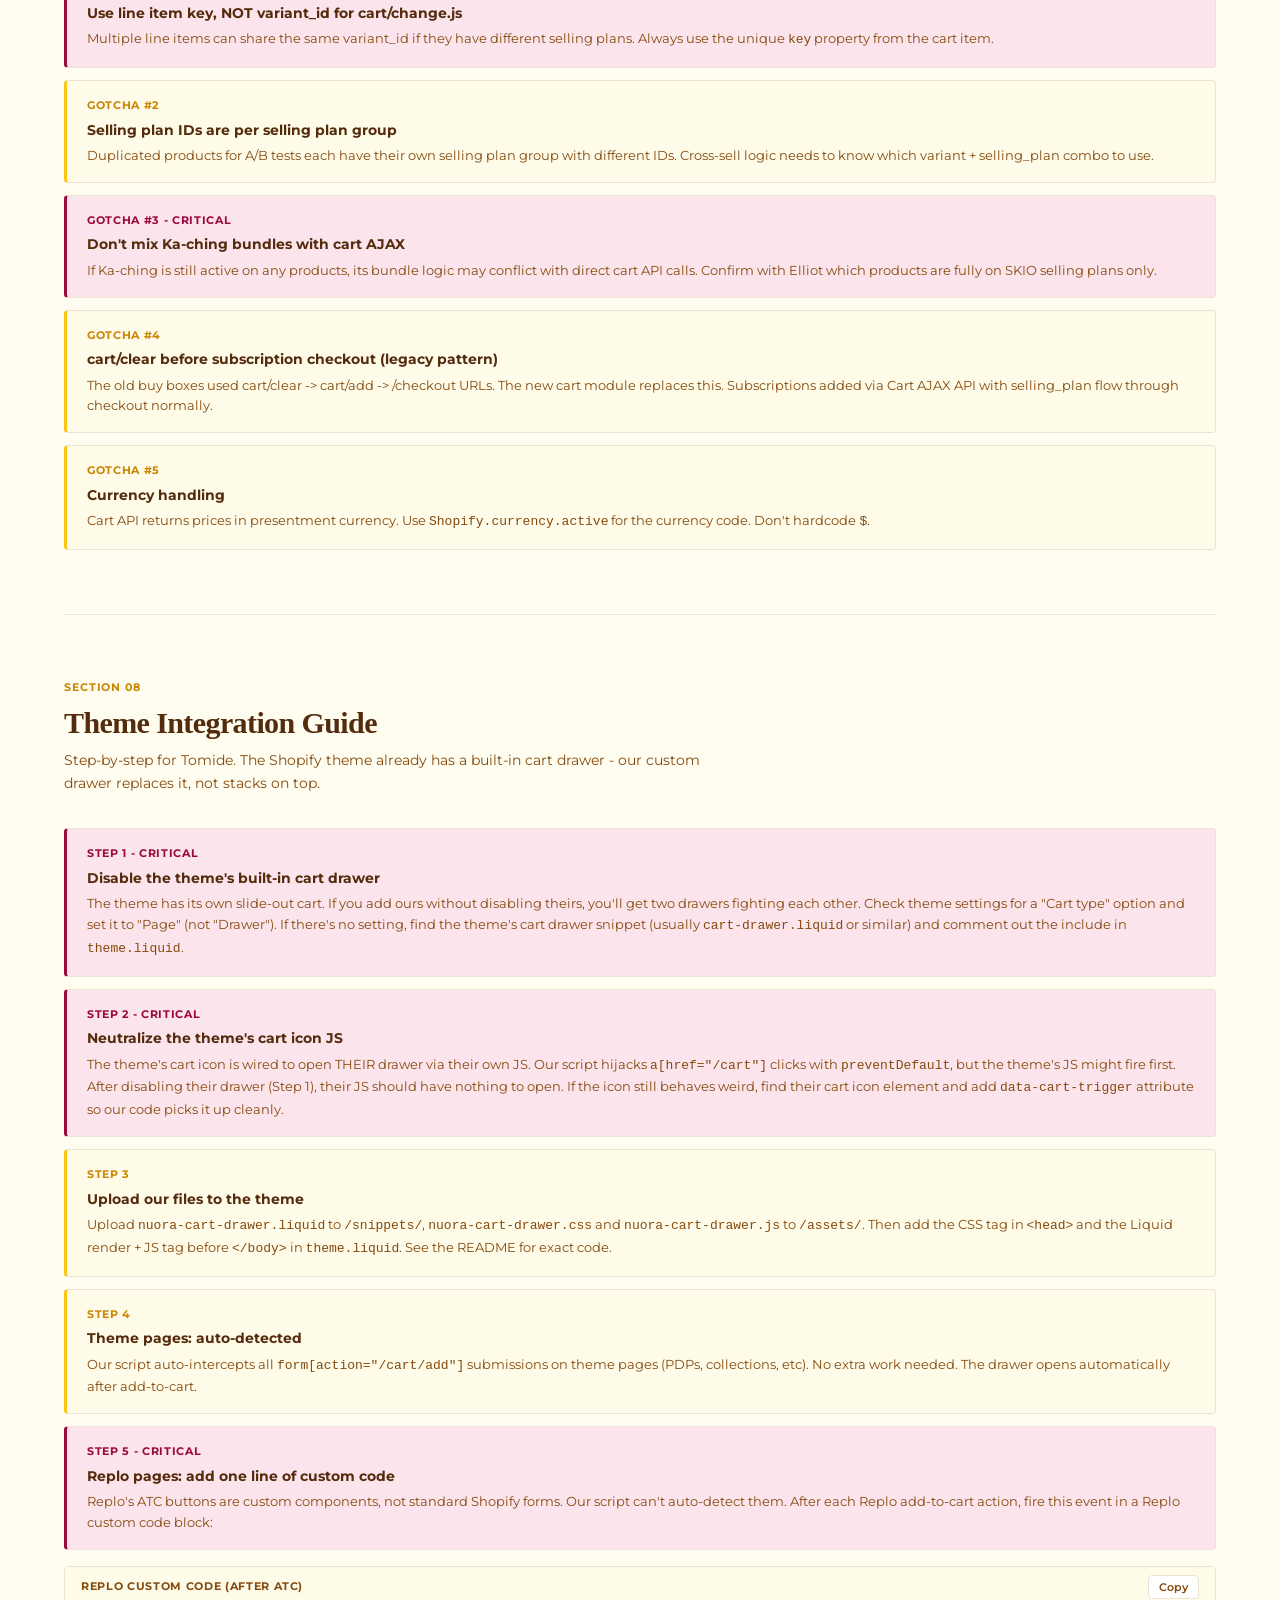
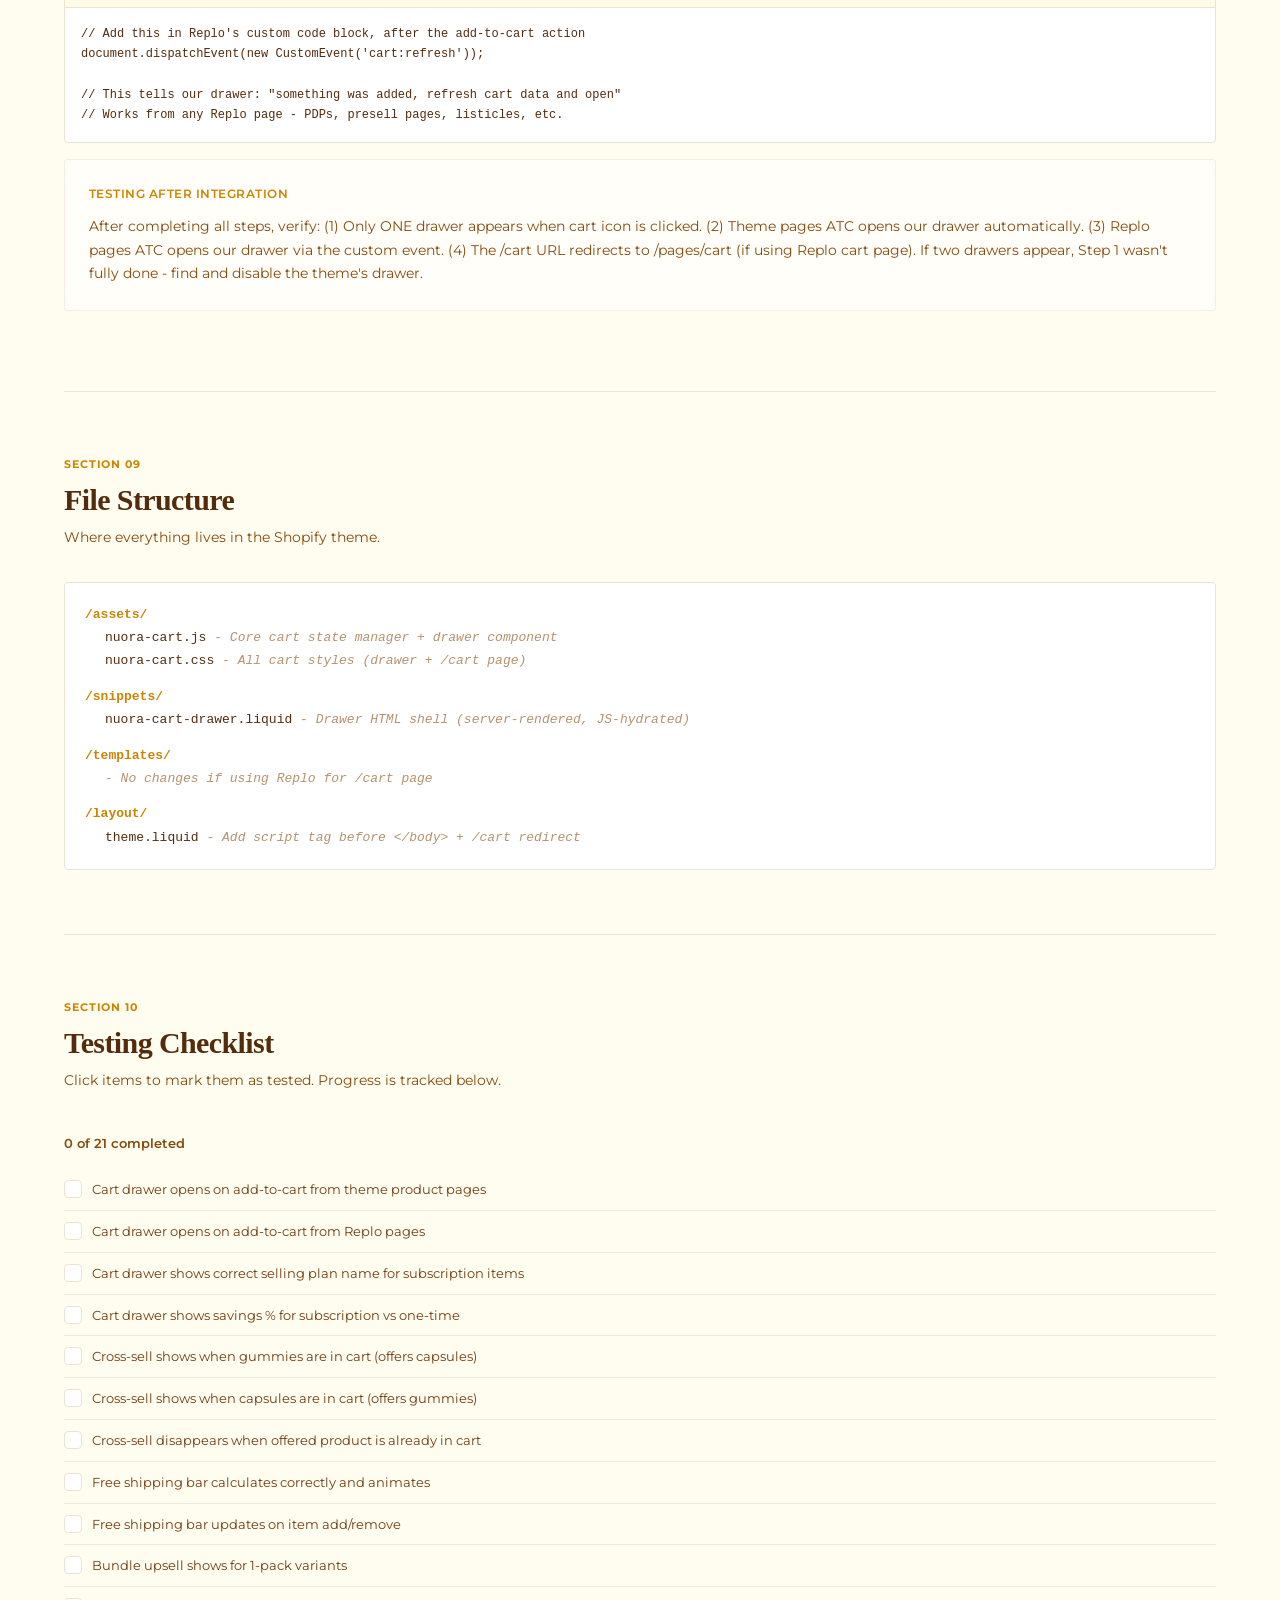
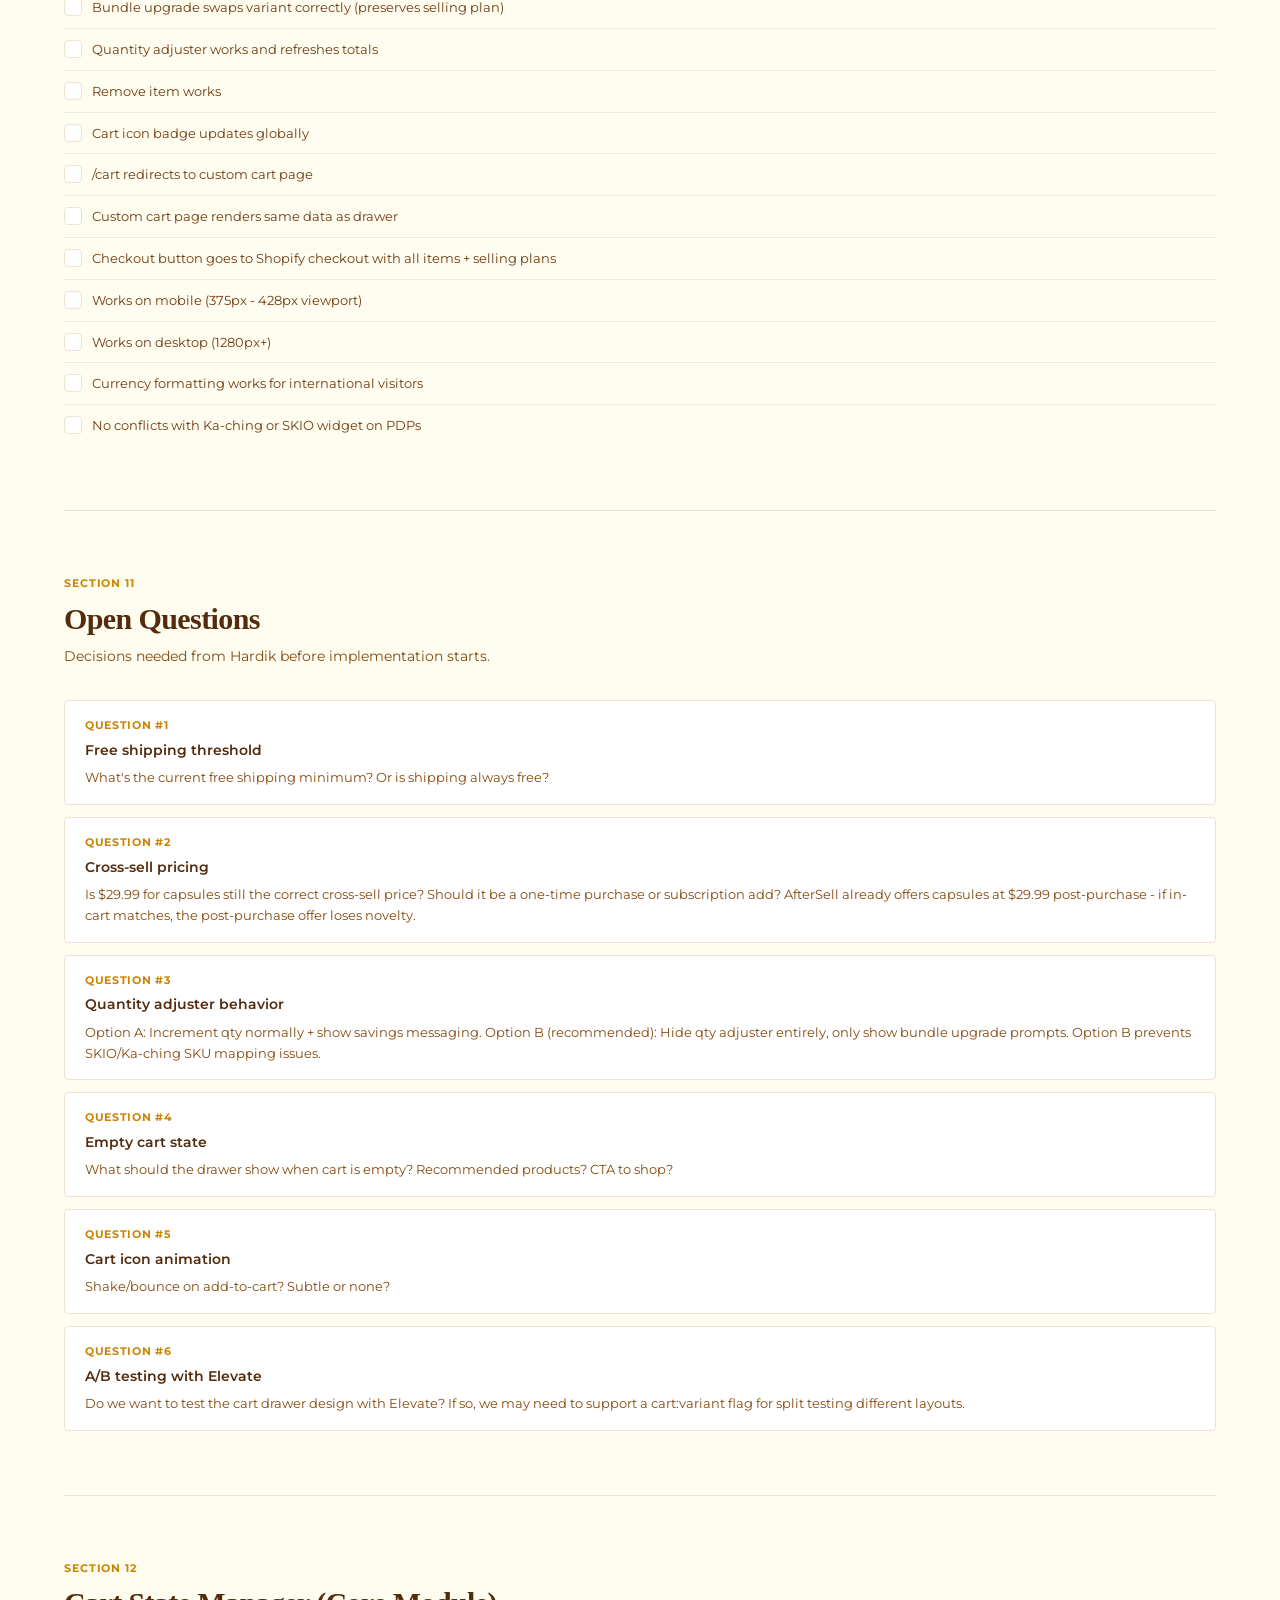
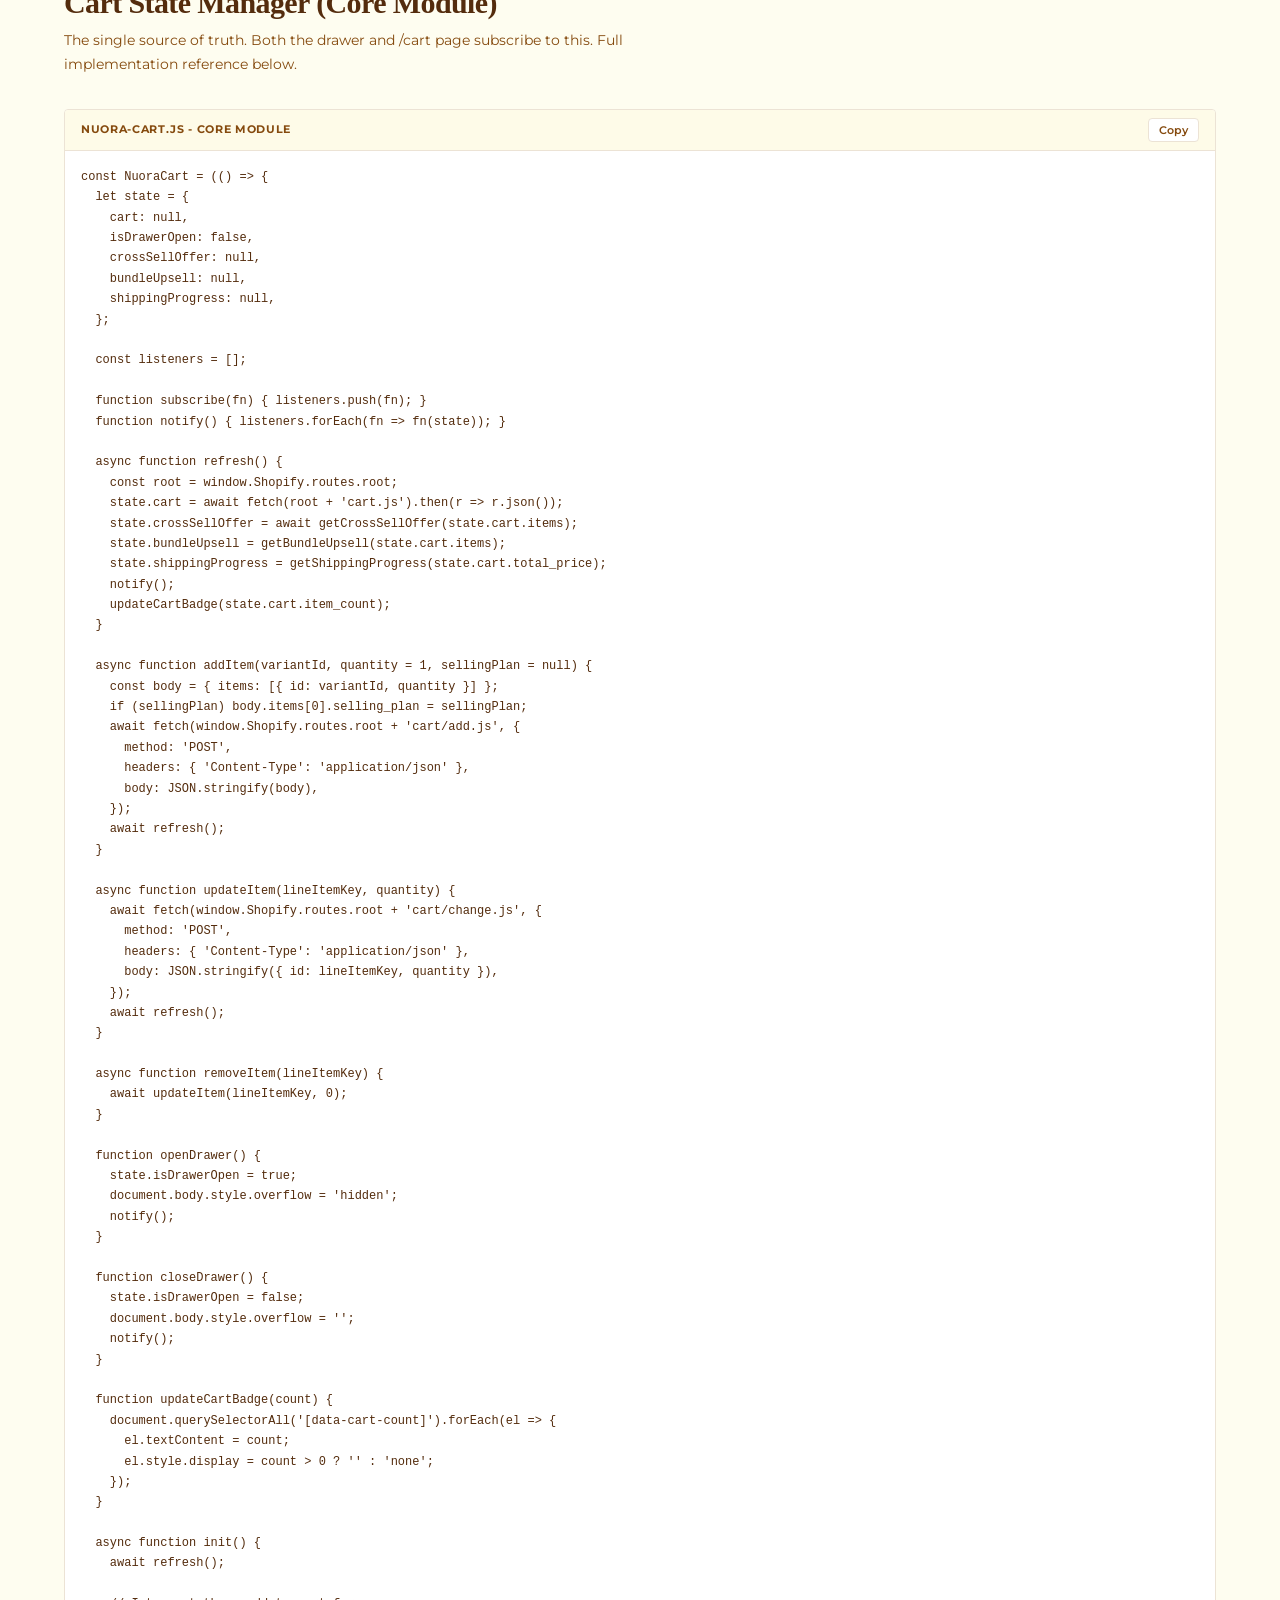
==== commit bd3d5b23: "Add Theme Integration Guide section for Tomide Step-by-step instructions for integrating the custom " ====
--- a/index.html
+++ b/index.html
@@ -62,6 +62,7 @@
       <a href="#products">Products</a>
       <a href="#skio">SKIO</a>
       <a href="#gotchas">Gotchas</a>
+      <a href="#theme-integration">Integration</a>
       <a href="#files">Files</a>
       <a href="#checklist">Checklist</a>
       <a href="#questions">Questions</a>
@@ -698,10 +699,68 @@
       </div>
     </section>
 
+    <!-- THEME INTEGRATION -->
+    <section class="section" id="theme-integration">
+      <div class="section-header">
+        <div class="section-label">Section 08</div>
+        <h2 class="section-title">Theme Integration Guide</h2>
+        <p class="section-desc">Step-by-step for Tomide. The Shopify theme already has a built-in cart drawer - our custom drawer replaces it, not stacks on top.</p>
+      </div>
+
+      <div class="gotcha-list">
+        <div class="gotcha-item critical">
+          <div class="gotcha-number">Step 1 - Critical</div>
+          <div class="gotcha-title">Disable the theme's built-in cart drawer</div>
+          <p class="gotcha-text">The theme has its own slide-out cart. If you add ours without disabling theirs, you'll get two drawers fighting each other. Check theme settings for a "Cart type" option and set it to "Page" (not "Drawer"). If there's no setting, find the theme's cart drawer snippet (usually <code>cart-drawer.liquid</code> or similar) and comment out the include in <code>theme.liquid</code>.</p>
+        </div>
+
+        <div class="gotcha-item critical">
+          <div class="gotcha-number">Step 2 - Critical</div>
+          <div class="gotcha-title">Neutralize the theme's cart icon JS</div>
+          <p class="gotcha-text">The theme's cart icon is wired to open THEIR drawer via their own JS. Our script hijacks <code>a[href="/cart"]</code> clicks with <code>preventDefault</code>, but the theme's JS might fire first. After disabling their drawer (Step 1), their JS should have nothing to open. If the icon still behaves weird, find their cart icon element and add <code>data-cart-trigger</code> attribute so our code picks it up cleanly.</p>
+        </div>
+
+        <div class="gotcha-item">
+          <div class="gotcha-number">Step 3</div>
+          <div class="gotcha-title">Upload our files to the theme</div>
+          <p class="gotcha-text">Upload <code>nuora-cart-drawer.liquid</code> to <code>/snippets/</code>, <code>nuora-cart-drawer.css</code> and <code>nuora-cart-drawer.js</code> to <code>/assets/</code>. Then add the CSS tag in <code>&lt;head&gt;</code> and the Liquid render + JS tag before <code>&lt;/body&gt;</code> in <code>theme.liquid</code>. See the README for exact code.</p>
+        </div>
+
+        <div class="gotcha-item">
+          <div class="gotcha-number">Step 4</div>
+          <div class="gotcha-title">Theme pages: auto-detected</div>
+          <p class="gotcha-text">Our script auto-intercepts all <code>form[action="/cart/add"]</code> submissions on theme pages (PDPs, collections, etc). No extra work needed. The drawer opens automatically after add-to-cart.</p>
+        </div>
+
+        <div class="gotcha-item critical">
+          <div class="gotcha-number">Step 5 - Critical</div>
+          <div class="gotcha-title">Replo pages: add one line of custom code</div>
+          <p class="gotcha-text">Replo's ATC buttons are custom components, not standard Shopify forms. Our script can't auto-detect them. After each Replo add-to-cart action, fire this event in a Replo custom code block:</p>
+        </div>
+      </div>
+
+      <div class="code-block mt-16">
+        <div class="code-block-header">
+          <span class="code-block-label">Replo Custom Code (after ATC)</span>
+          <button class="code-copy-btn" data-copy="replo-event">Copy</button>
+        </div>
+        <pre id="replo-event">// Add this in Replo's custom code block, after the add-to-cart action
+document.dispatchEvent(new CustomEvent('cart:refresh'));
+
+// This tells our drawer: "something was added, refresh cart data and open"
+// Works from any Replo page - PDPs, presell pages, listicles, etc.</pre>
+      </div>
+
+      <div class="card mt-16">
+        <div class="card-subtitle">Testing After Integration</div>
+        <p class="card-text">After completing all steps, verify: (1) Only ONE drawer appears when cart icon is clicked. (2) Theme pages ATC opens our drawer automatically. (3) Replo pages ATC opens our drawer via the custom event. (4) The /cart URL redirects to /pages/cart (if using Replo cart page). If two drawers appear, Step 1 wasn't fully done - find and disable the theme's drawer.</p>
+      </div>
+    </section>
+
     <!-- FILE STRUCTURE -->
     <section class="section" id="files">
       <div class="section-header">
-        <div class="section-label">Section 08</div>
+        <div class="section-label">Section 09</div>
         <h2 class="section-title">File Structure</h2>
         <p class="section-desc">Where everything lives in the Shopify theme.</p>
       </div>
@@ -725,7 +784,7 @@
     <!-- TESTING CHECKLIST -->
     <section class="section" id="checklist">
       <div class="section-header">
-        <div class="section-label">Section 09</div>
+        <div class="section-label">Section 10</div>
         <h2 class="section-title">Testing Checklist</h2>
         <p class="section-desc">Click items to mark them as tested. Progress is tracked below.</p>
       </div>
@@ -760,7 +819,7 @@
     <!-- OPEN QUESTIONS -->
     <section class="section" id="questions">
       <div class="section-header">
-        <div class="section-label">Section 10</div>
+        <div class="section-label">Section 11</div>
         <h2 class="section-title">Open Questions</h2>
         <p class="section-desc">Decisions needed from Hardik before implementation starts.</p>
       </div>
@@ -802,7 +861,7 @@
     <!-- CORE MODULE -->
     <section class="section" id="core-module">
       <div class="section-header">
-        <div class="section-label">Section 11</div>
+        <div class="section-label">Section 12</div>
         <h2 class="section-title">Cart State Manager (Core Module)</h2>
         <p class="section-desc">The single source of truth. Both the drawer and /cart page subscribe to this. Full implementation reference below.</p>
       </div>
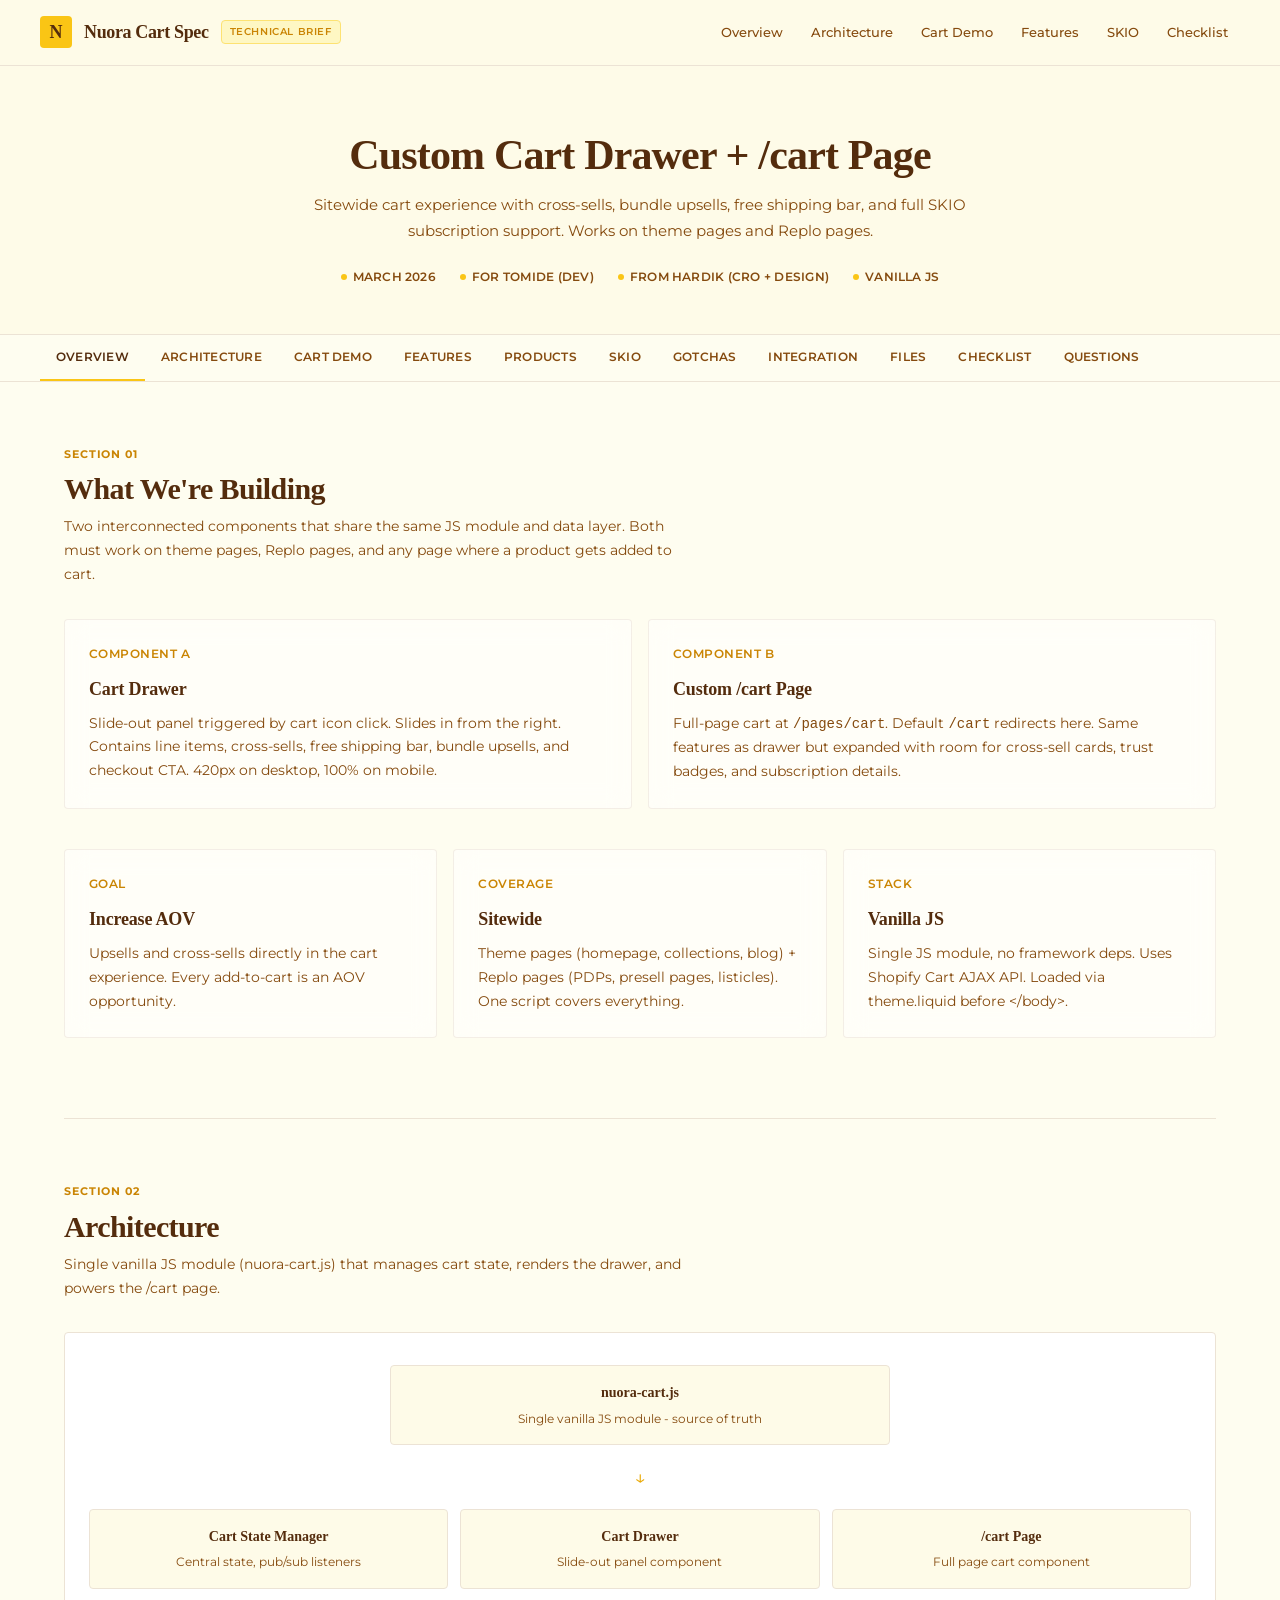
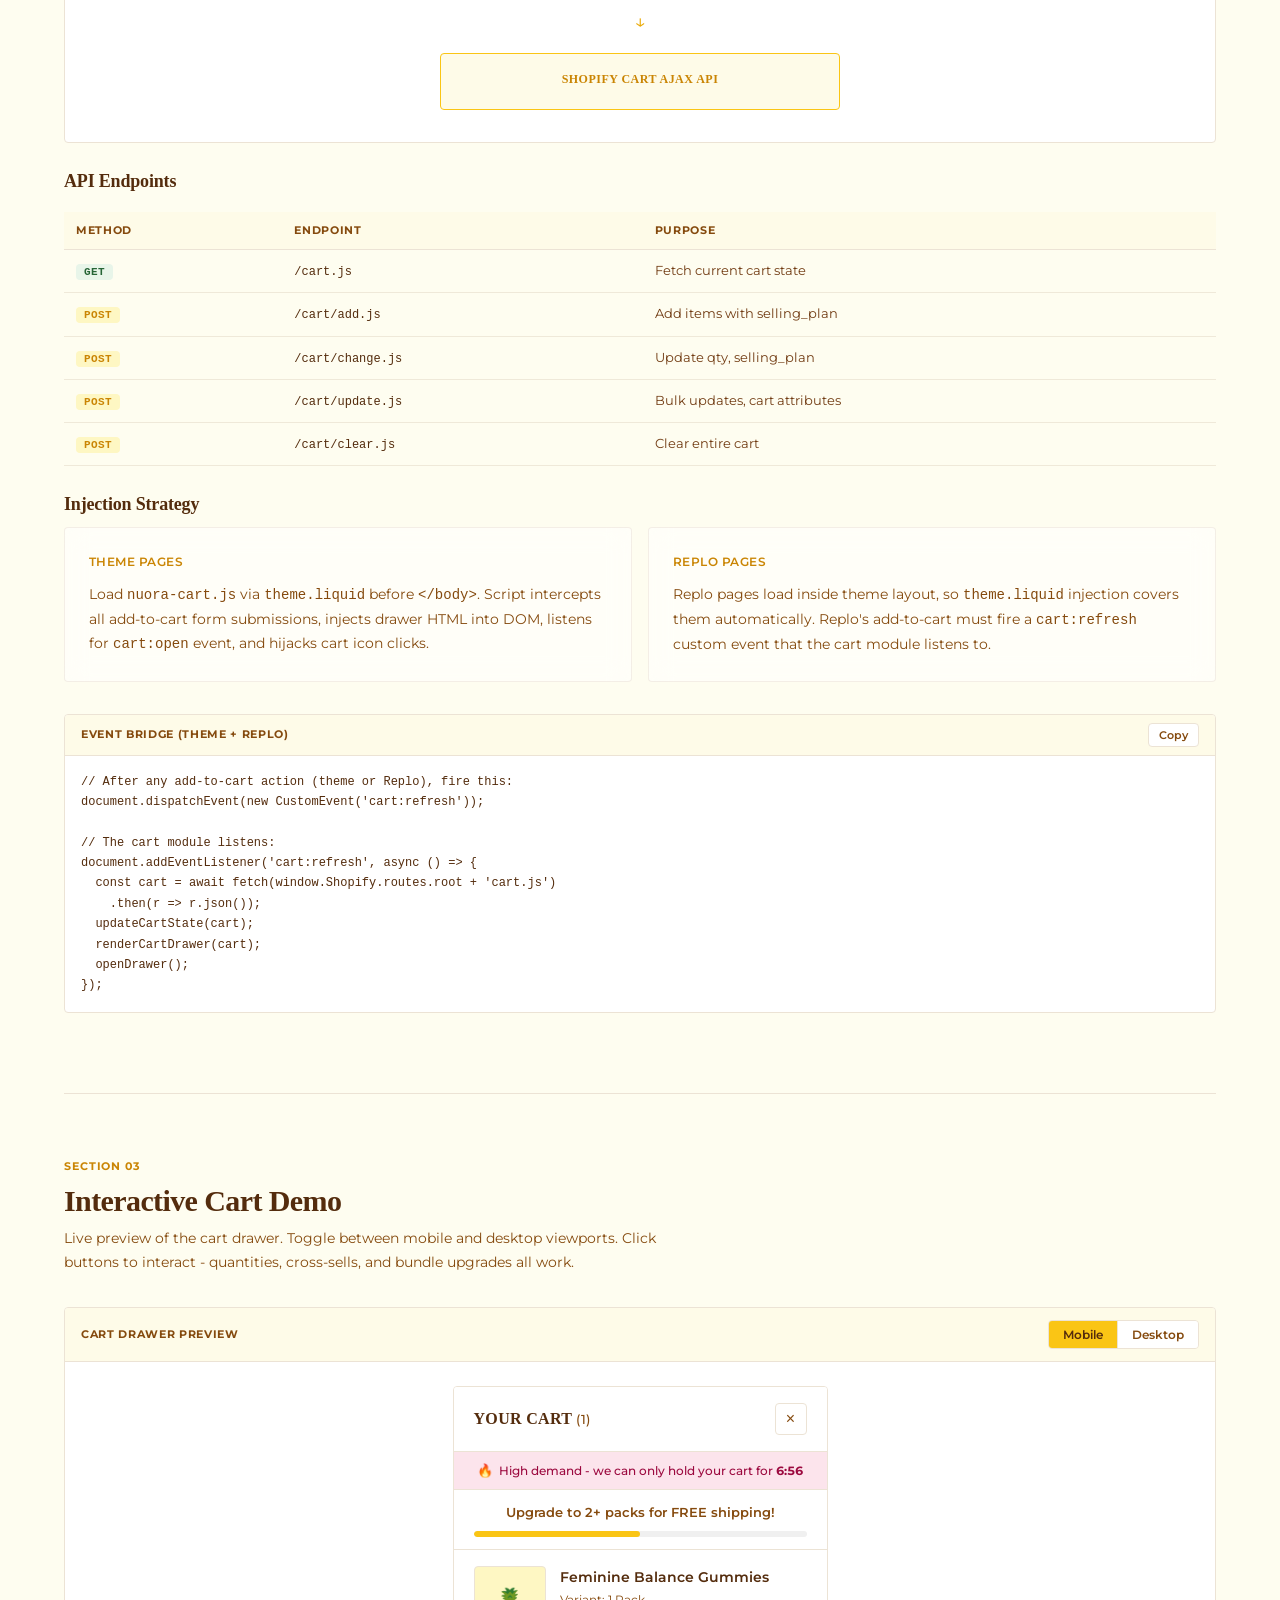
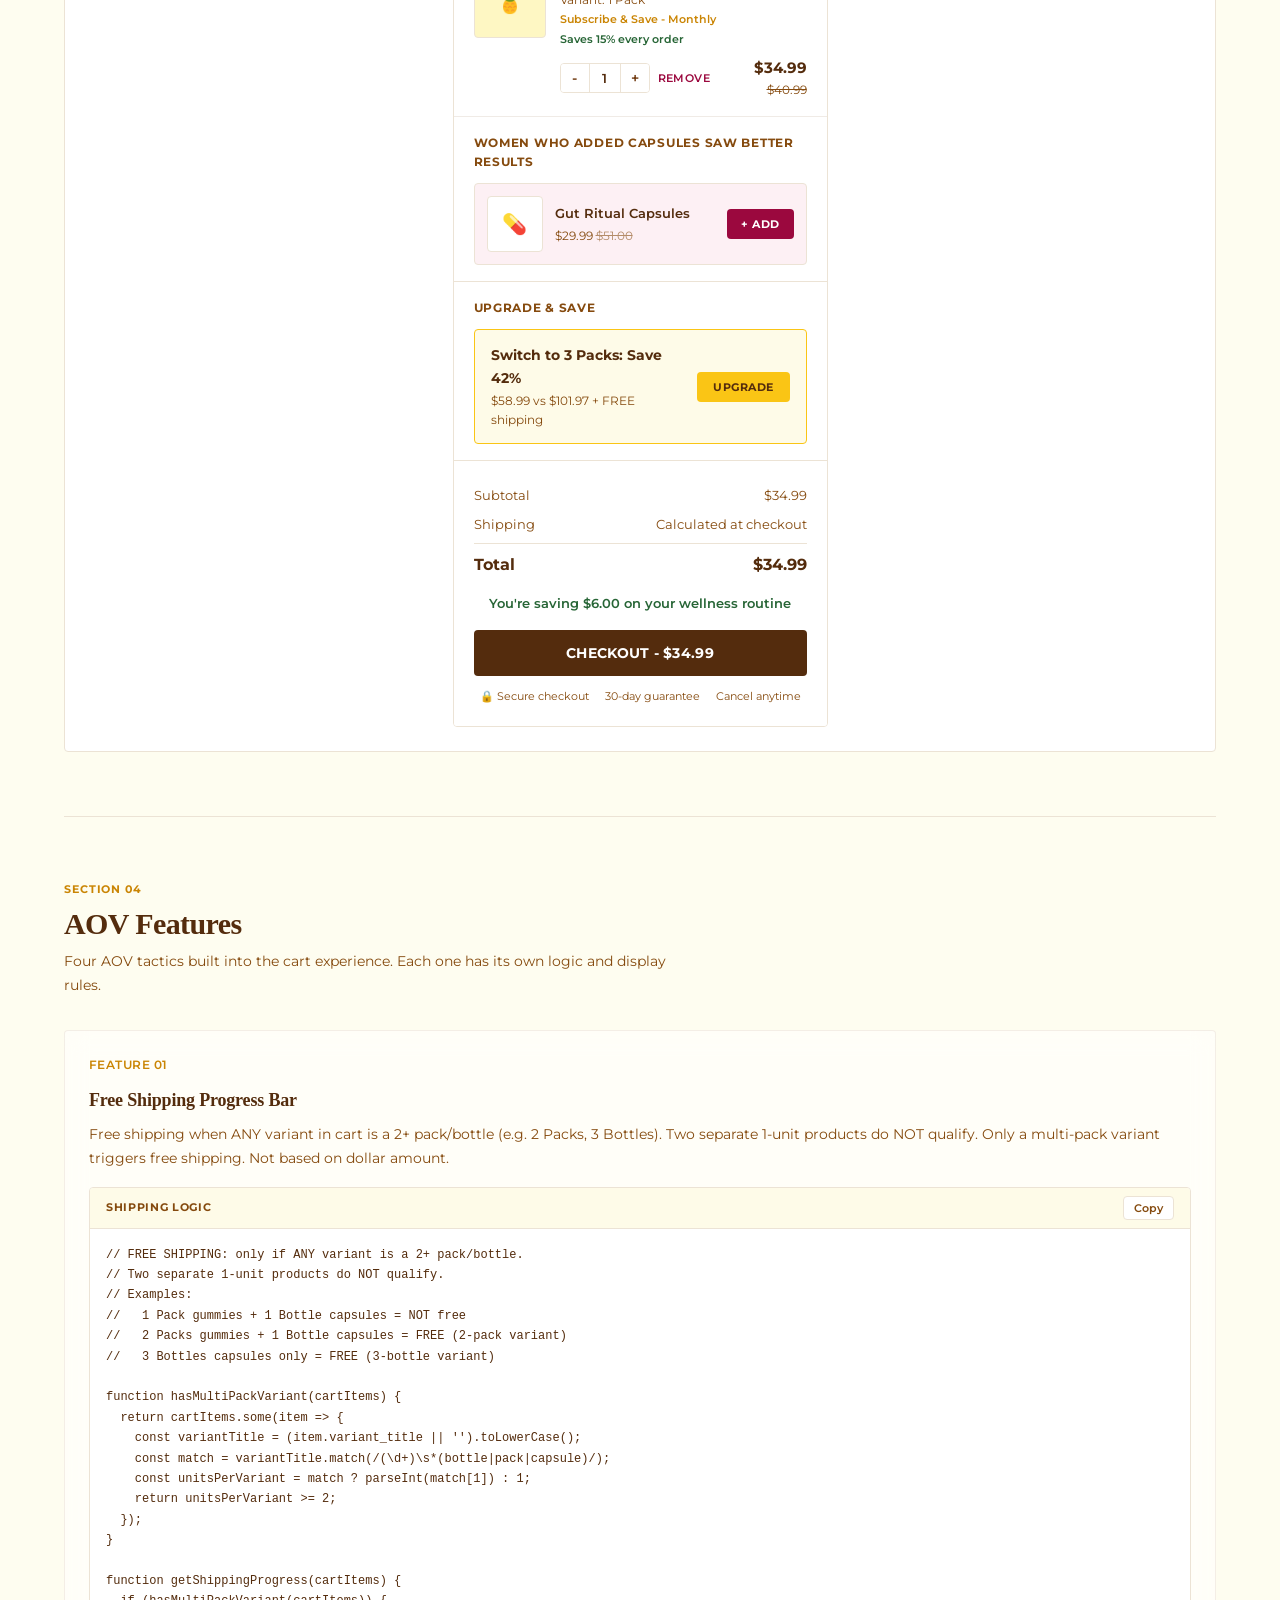
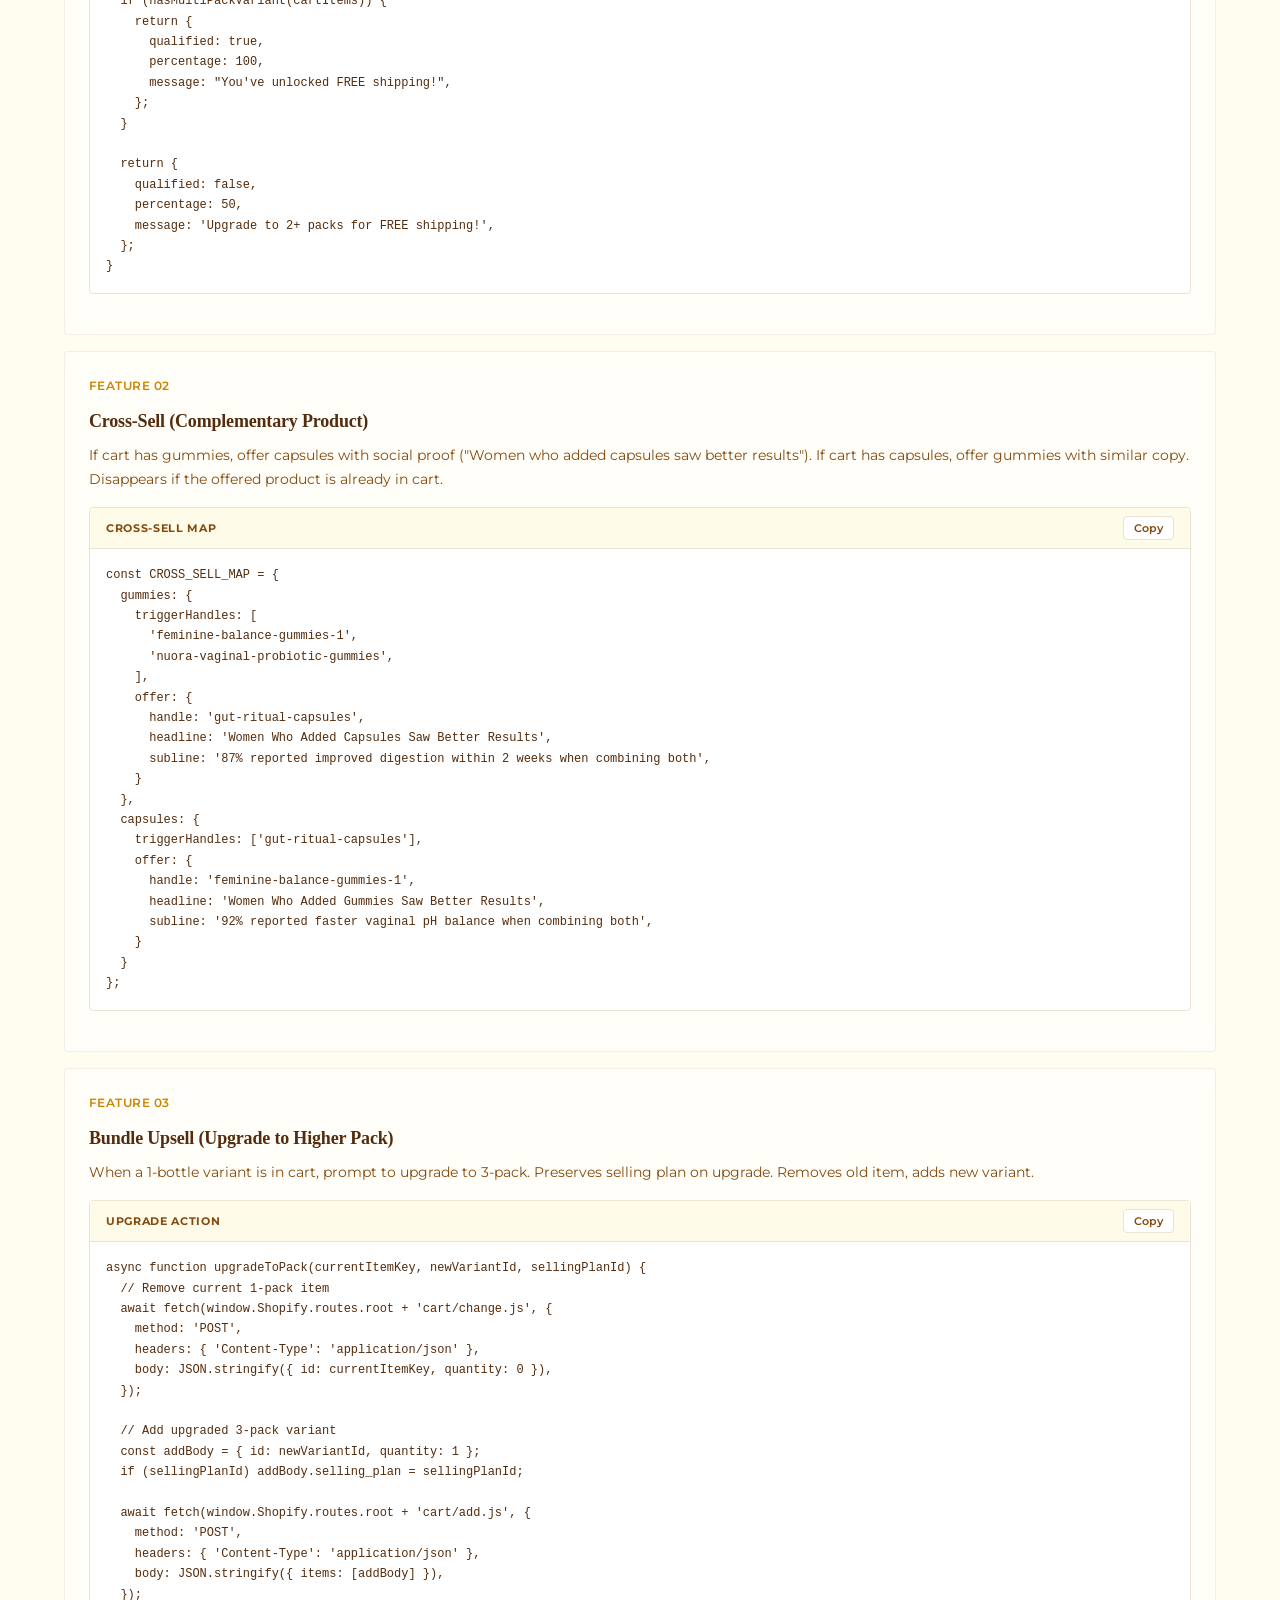
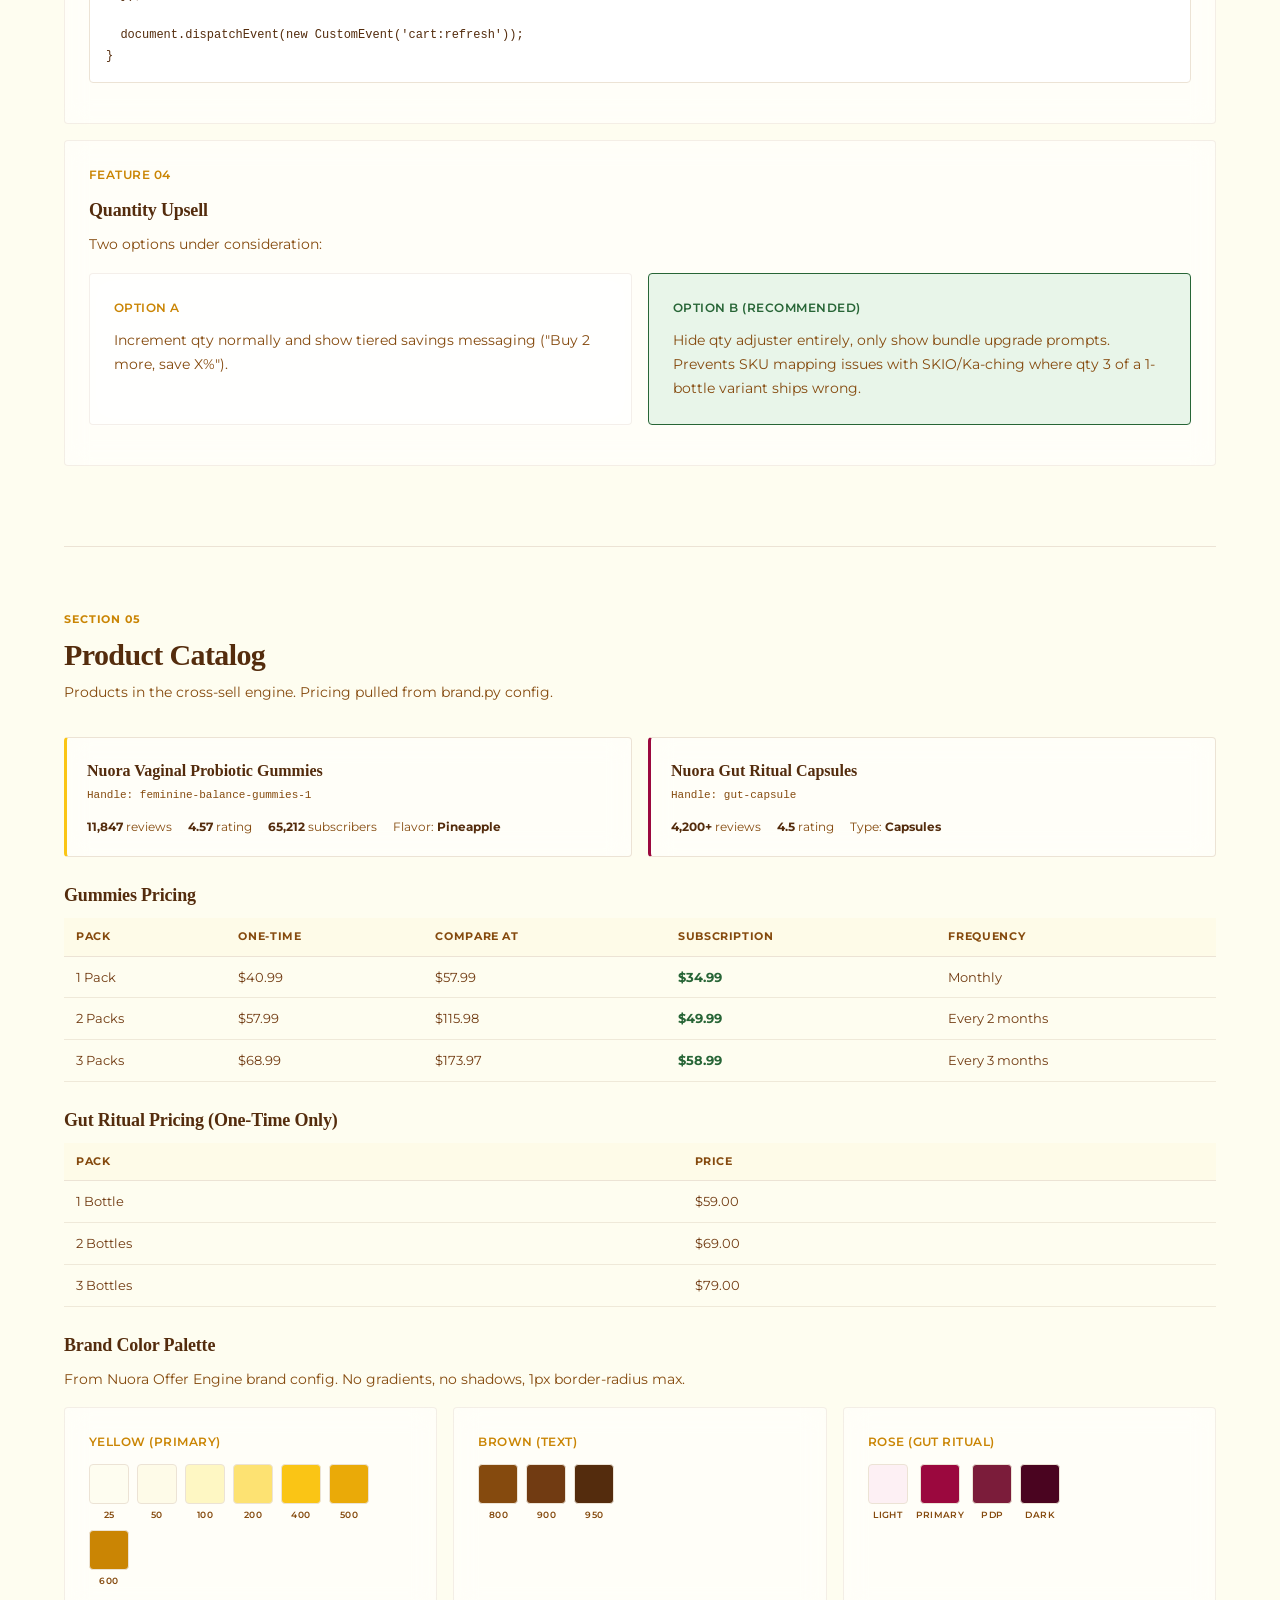
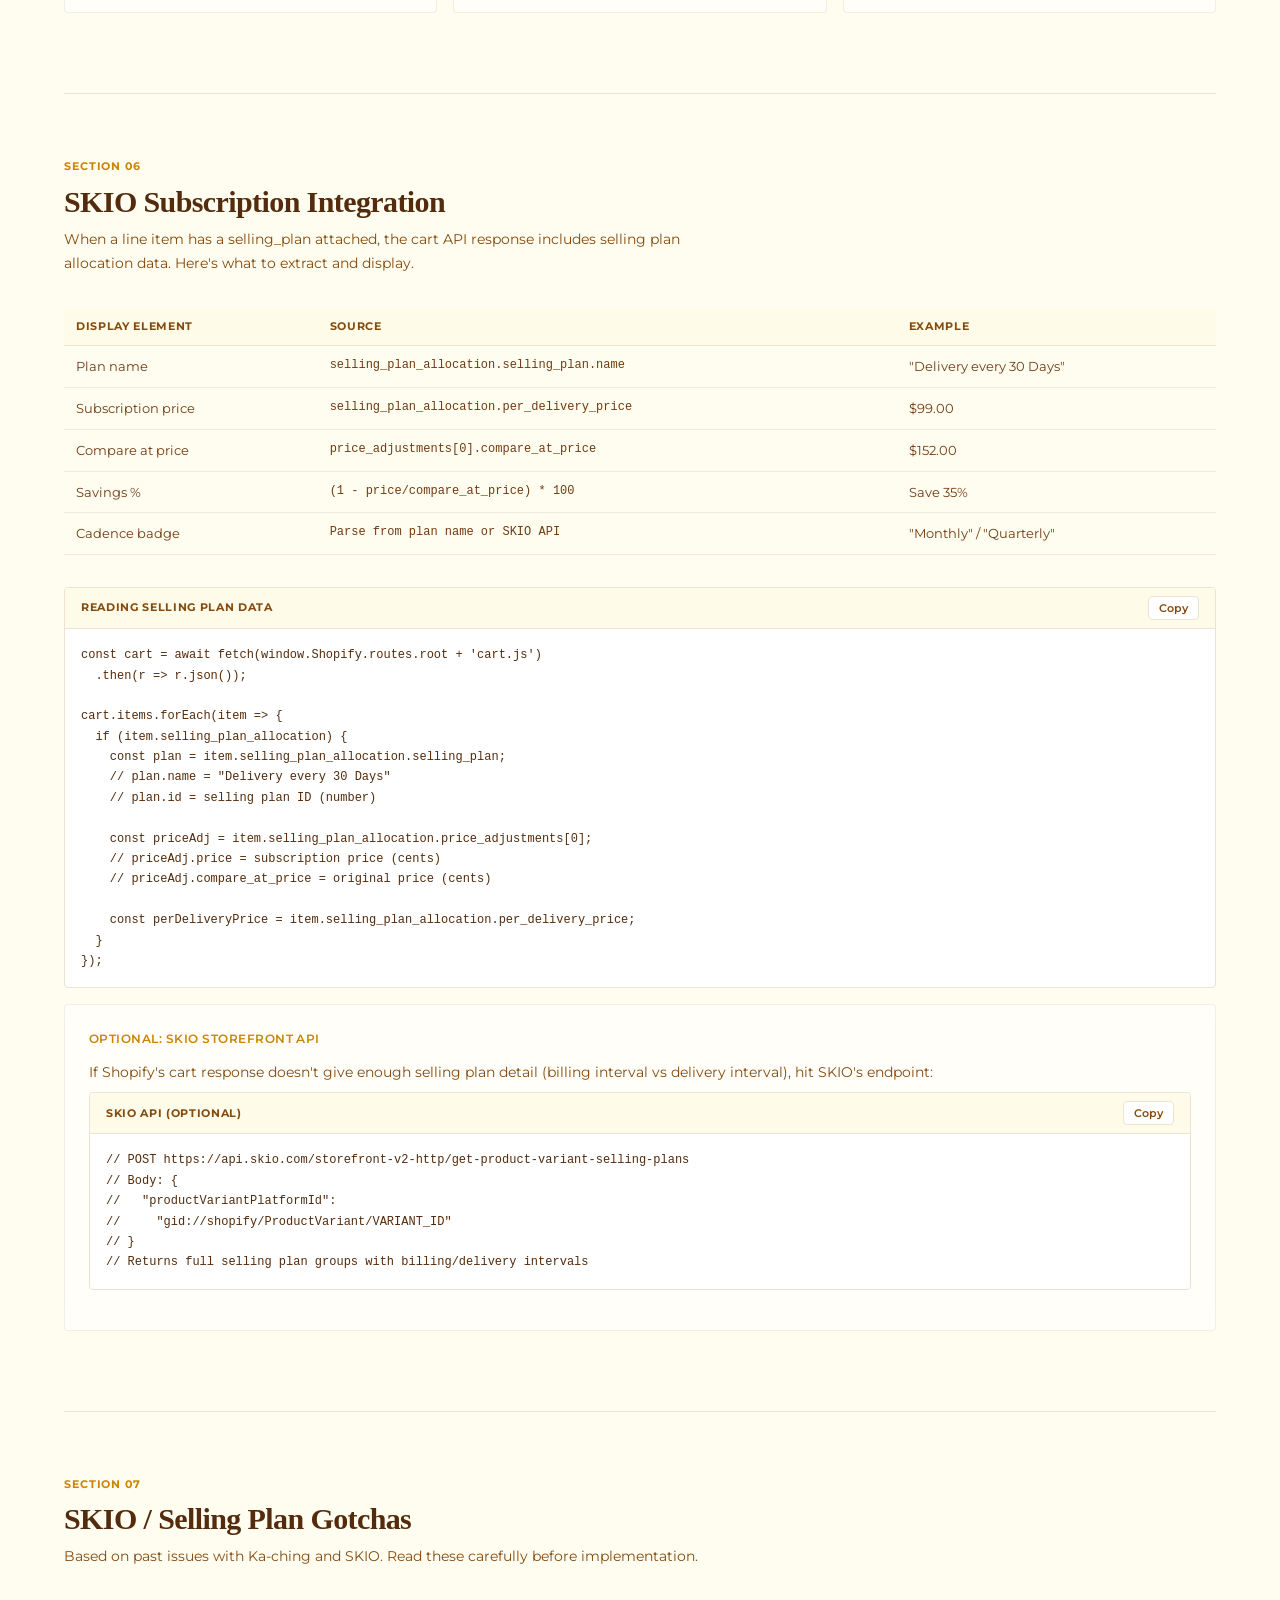
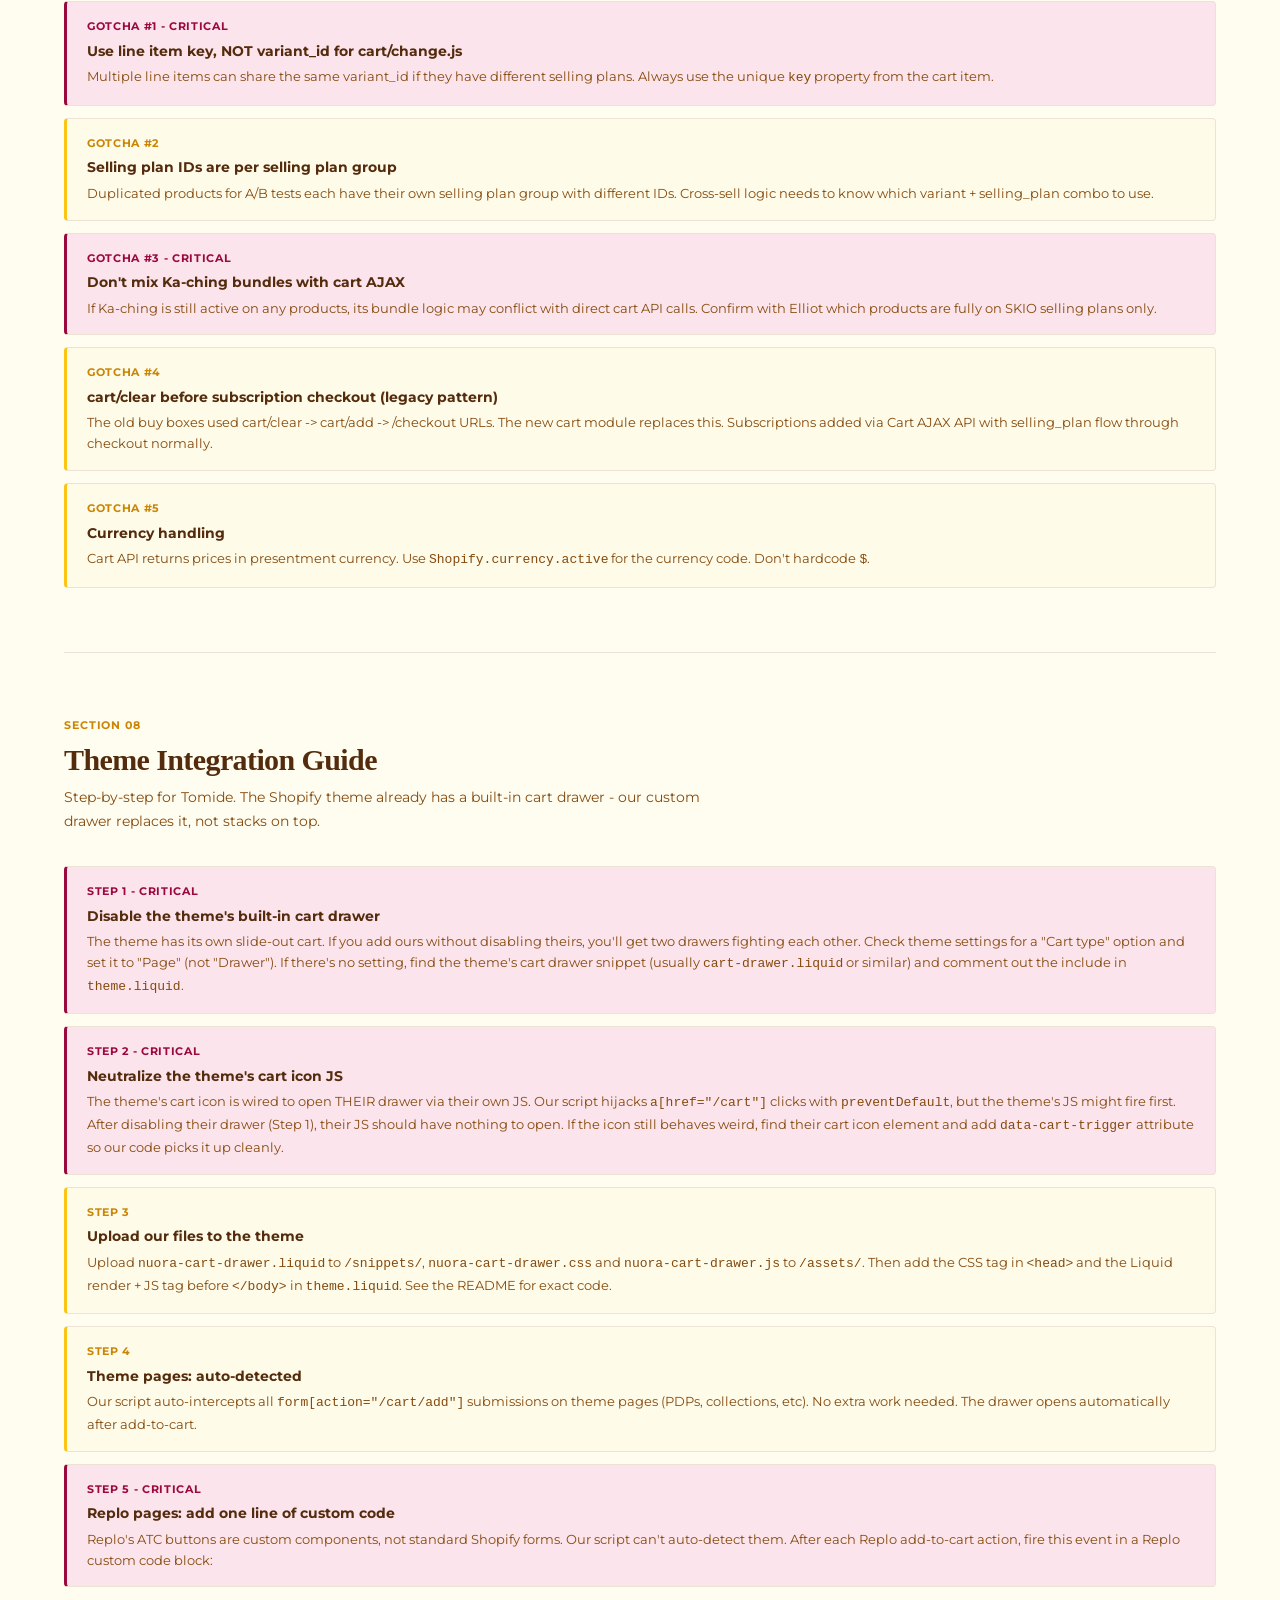
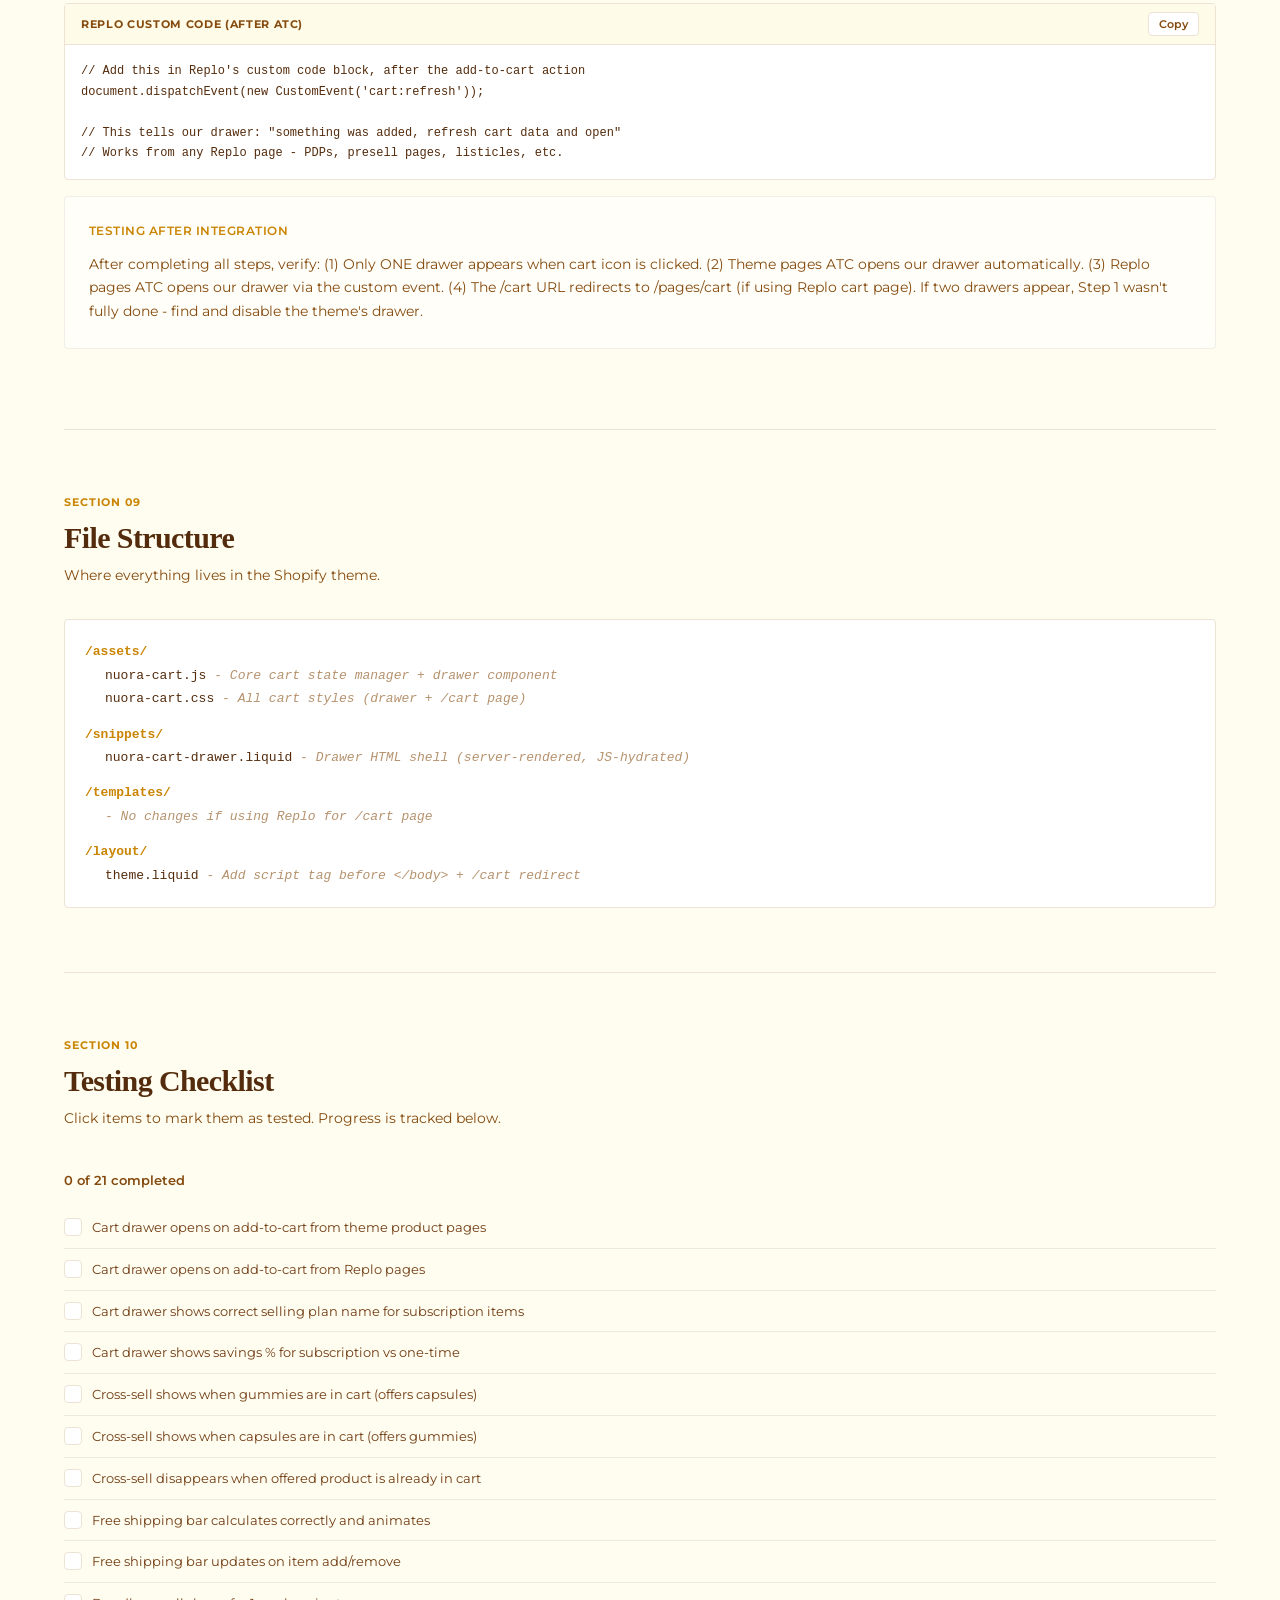
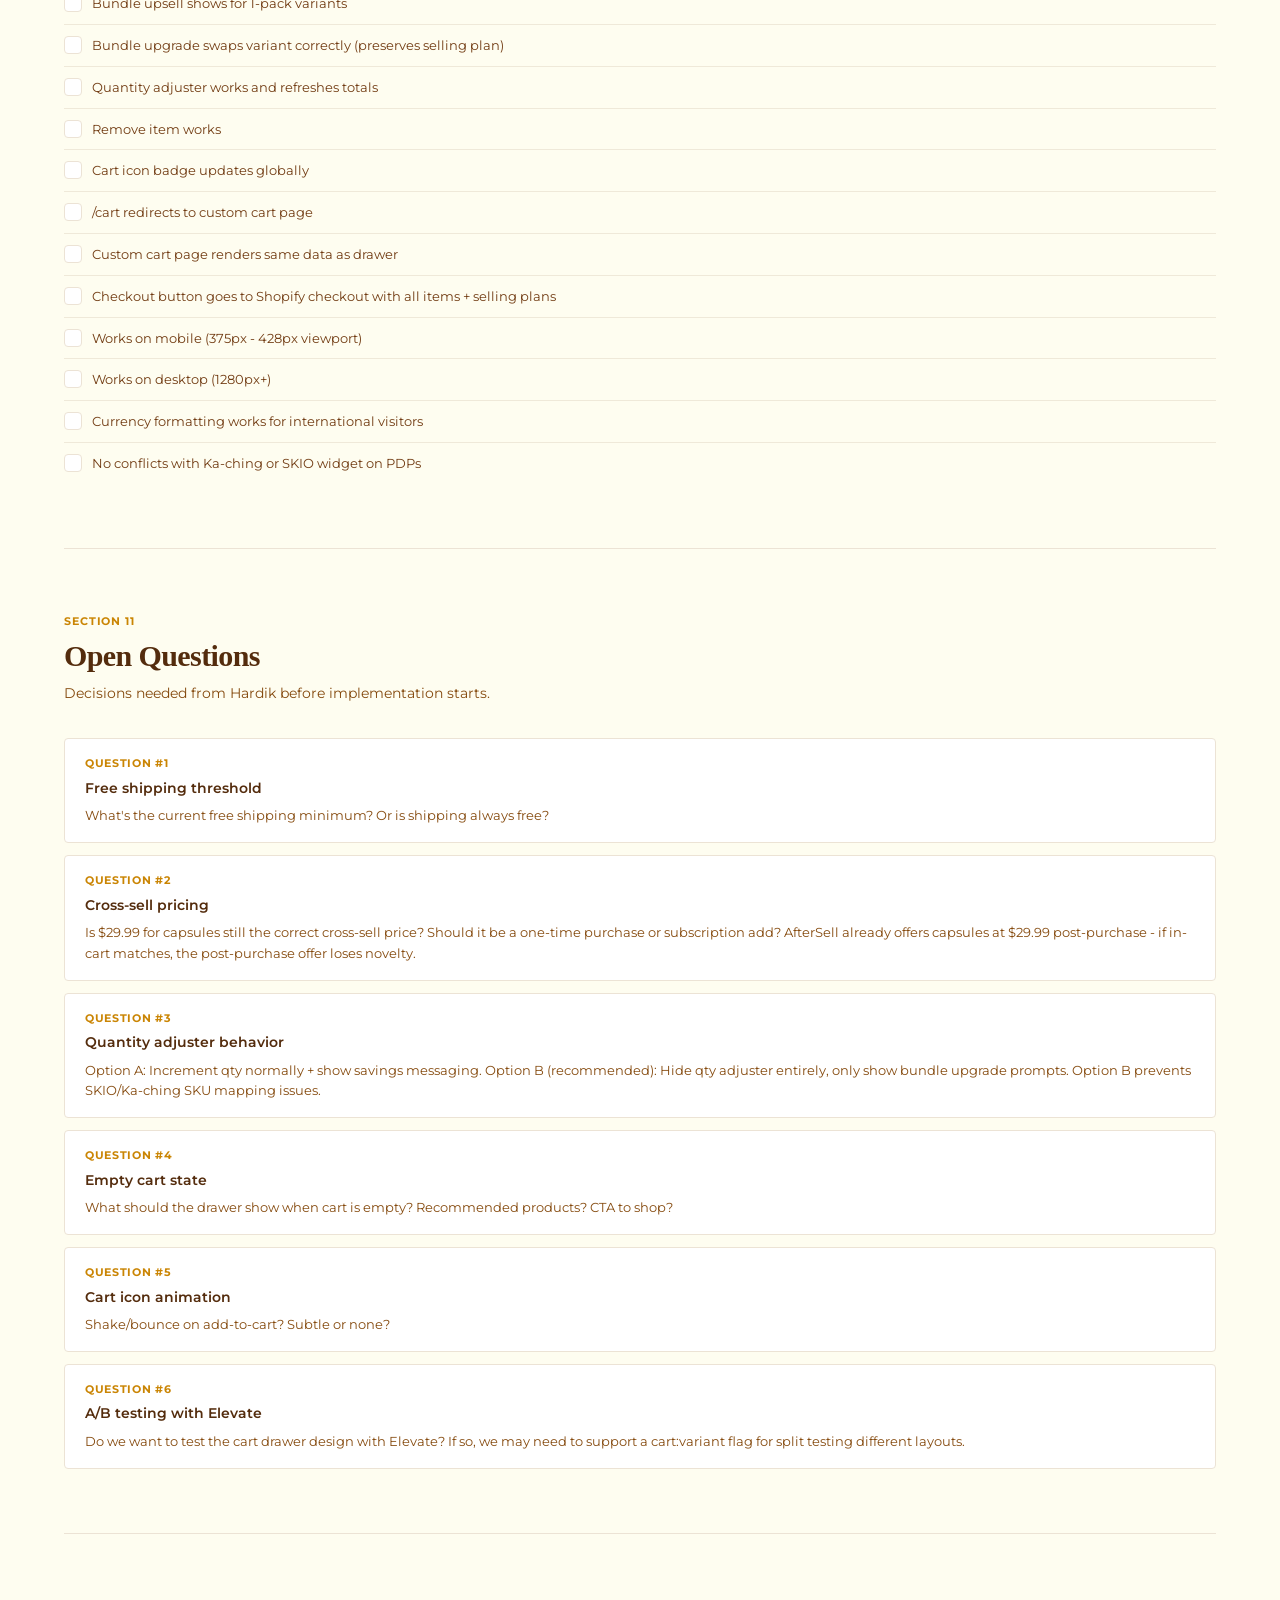
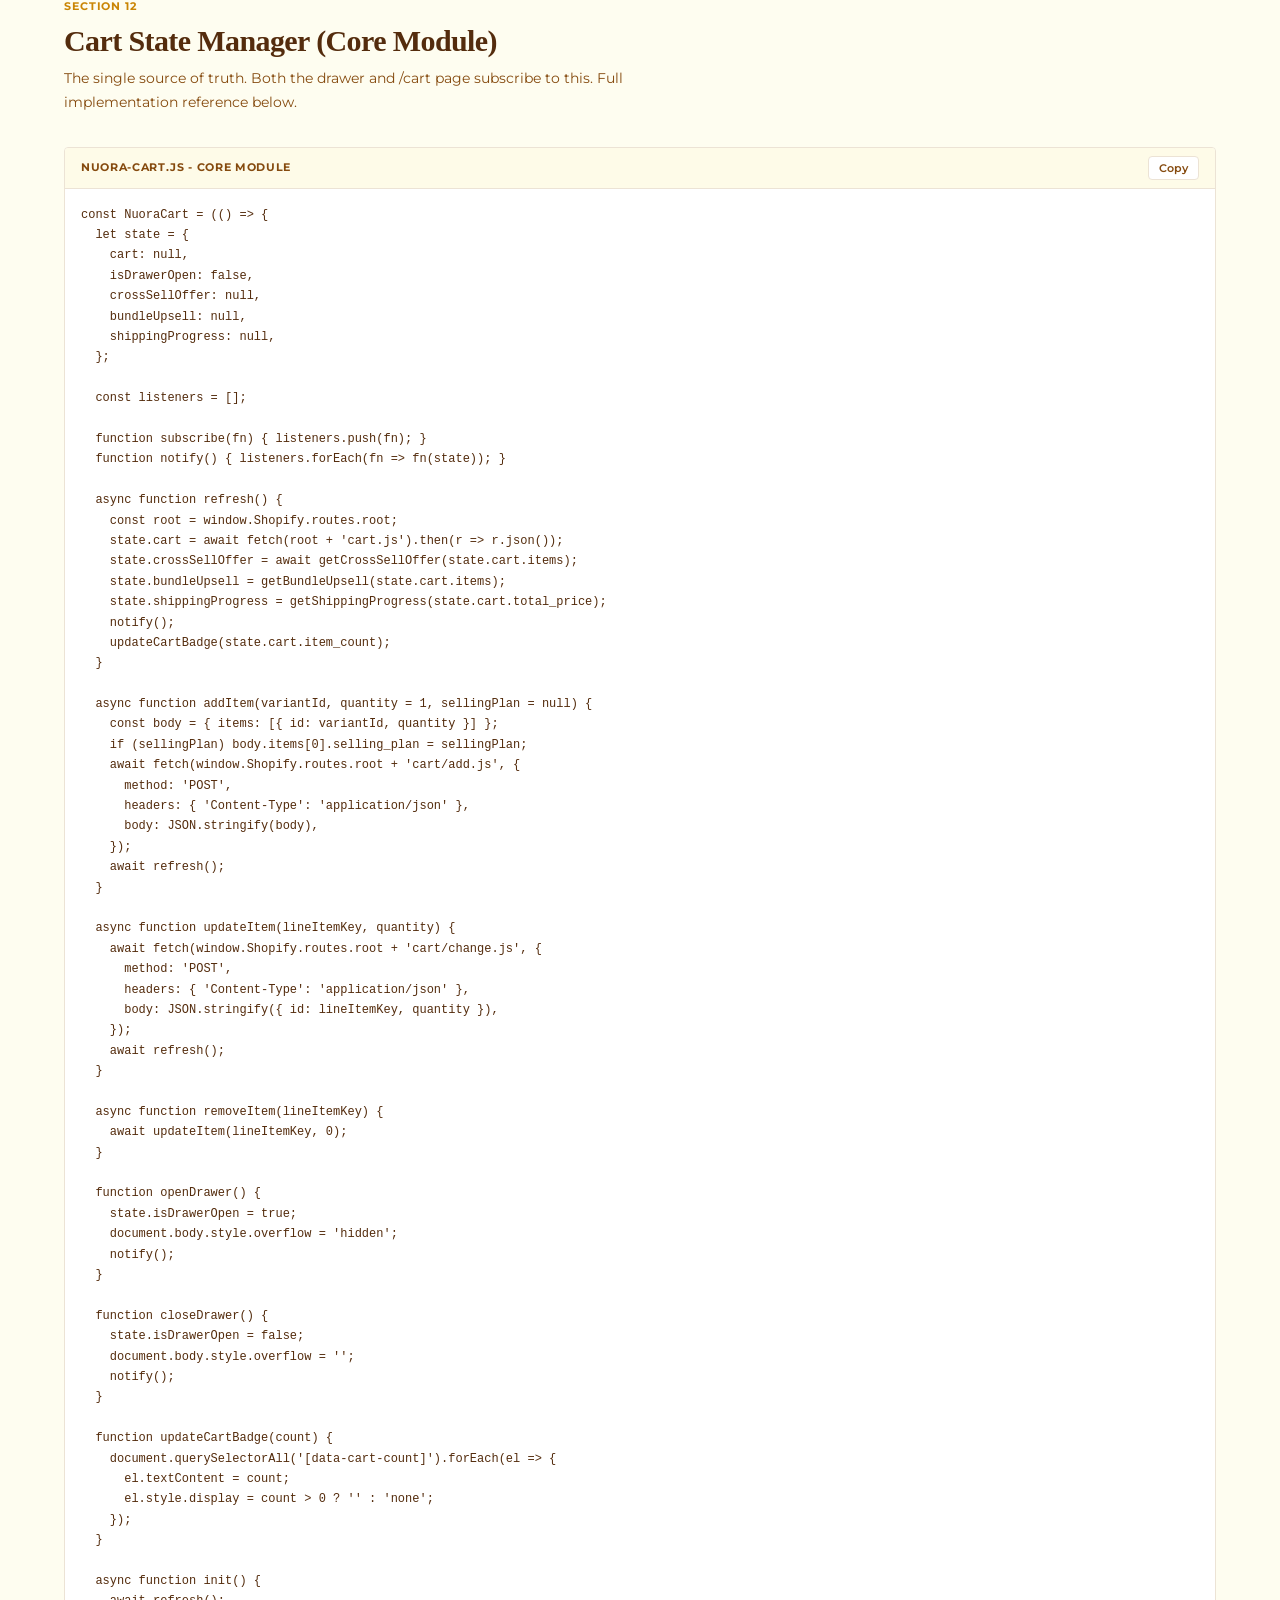
==== commit 1f9917b5: "Add urgency timer, fix savings copy, differentiate review counts - Added 7-min urgency timer (visual" ====
--- a/index.html
+++ b/index.html
@@ -248,6 +248,12 @@
             <div class="drawer-header">
               <div class="drawer-header-title">YOUR CART <span id="cartCount">(1)</span></div>
               <button class="drawer-close">&times;</button>
+            </div>
+
+            <!-- Urgency Timer -->
+            <div class="urgency-timer" id="urgencyTimer">
+              <span class="urgency-icon">&#x1F525;</span>
+              <span class="urgency-text">High demand - we can only hold your cart for <strong id="urgencyTime">7:00</strong></span>
             </div>
 
             <!-- Shipping Bar -->
@@ -475,8 +481,8 @@
           <div class="product-card-name">Nuora Gut Ritual Capsules</div>
           <div class="product-card-handle">Handle: gut-capsule</div>
           <div class="product-card-stats">
-            <div class="product-stat"><strong>11,847</strong> reviews</div>
-            <div class="product-stat"><strong>4.57</strong> rating</div>
+            <div class="product-stat"><strong>4,200+</strong> reviews</div>
+            <div class="product-stat"><strong>4.5</strong> rating</div>
             <div class="product-stat">Type: <strong>Capsules</strong></div>
           </div>
         </div>
--- a/styles.css
+++ b/styles.css
@@ -602,6 +602,29 @@
   background: var(--yellow-50);
 }
 
+/* Urgency Timer */
+.urgency-timer {
+  display: flex;
+  align-items: center;
+  justify-content: center;
+  gap: 6px;
+  padding: 8px 20px;
+  background: var(--negative-bg);
+  border-bottom: 1px solid var(--border-solid);
+  font-size: 12px;
+  color: var(--negative);
+  font-weight: 500;
+}
+
+.urgency-timer strong {
+  font-weight: 700;
+  font-variant-numeric: tabular-nums;
+}
+
+.urgency-icon {
+  font-size: 13px;
+}
+
 /* Shipping Bar */
 .shipping-bar {
   padding: 12px 20px;
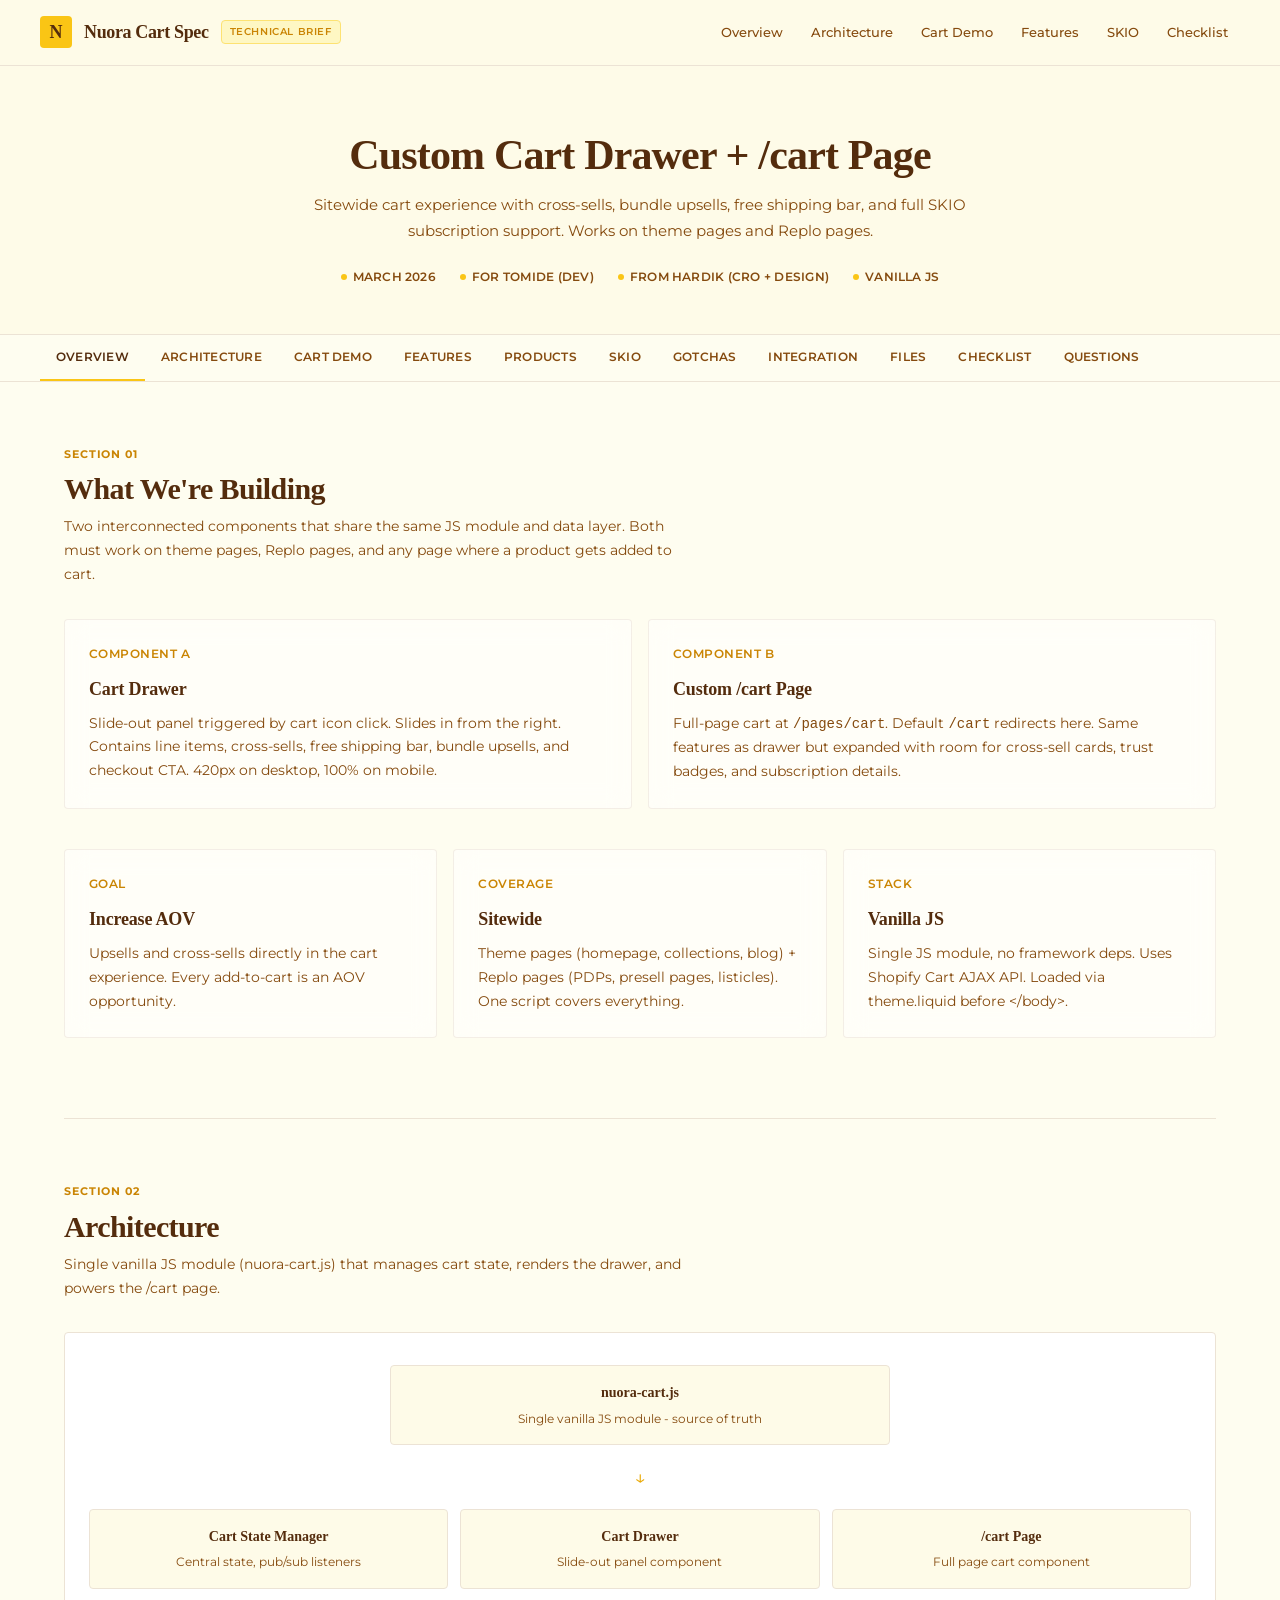
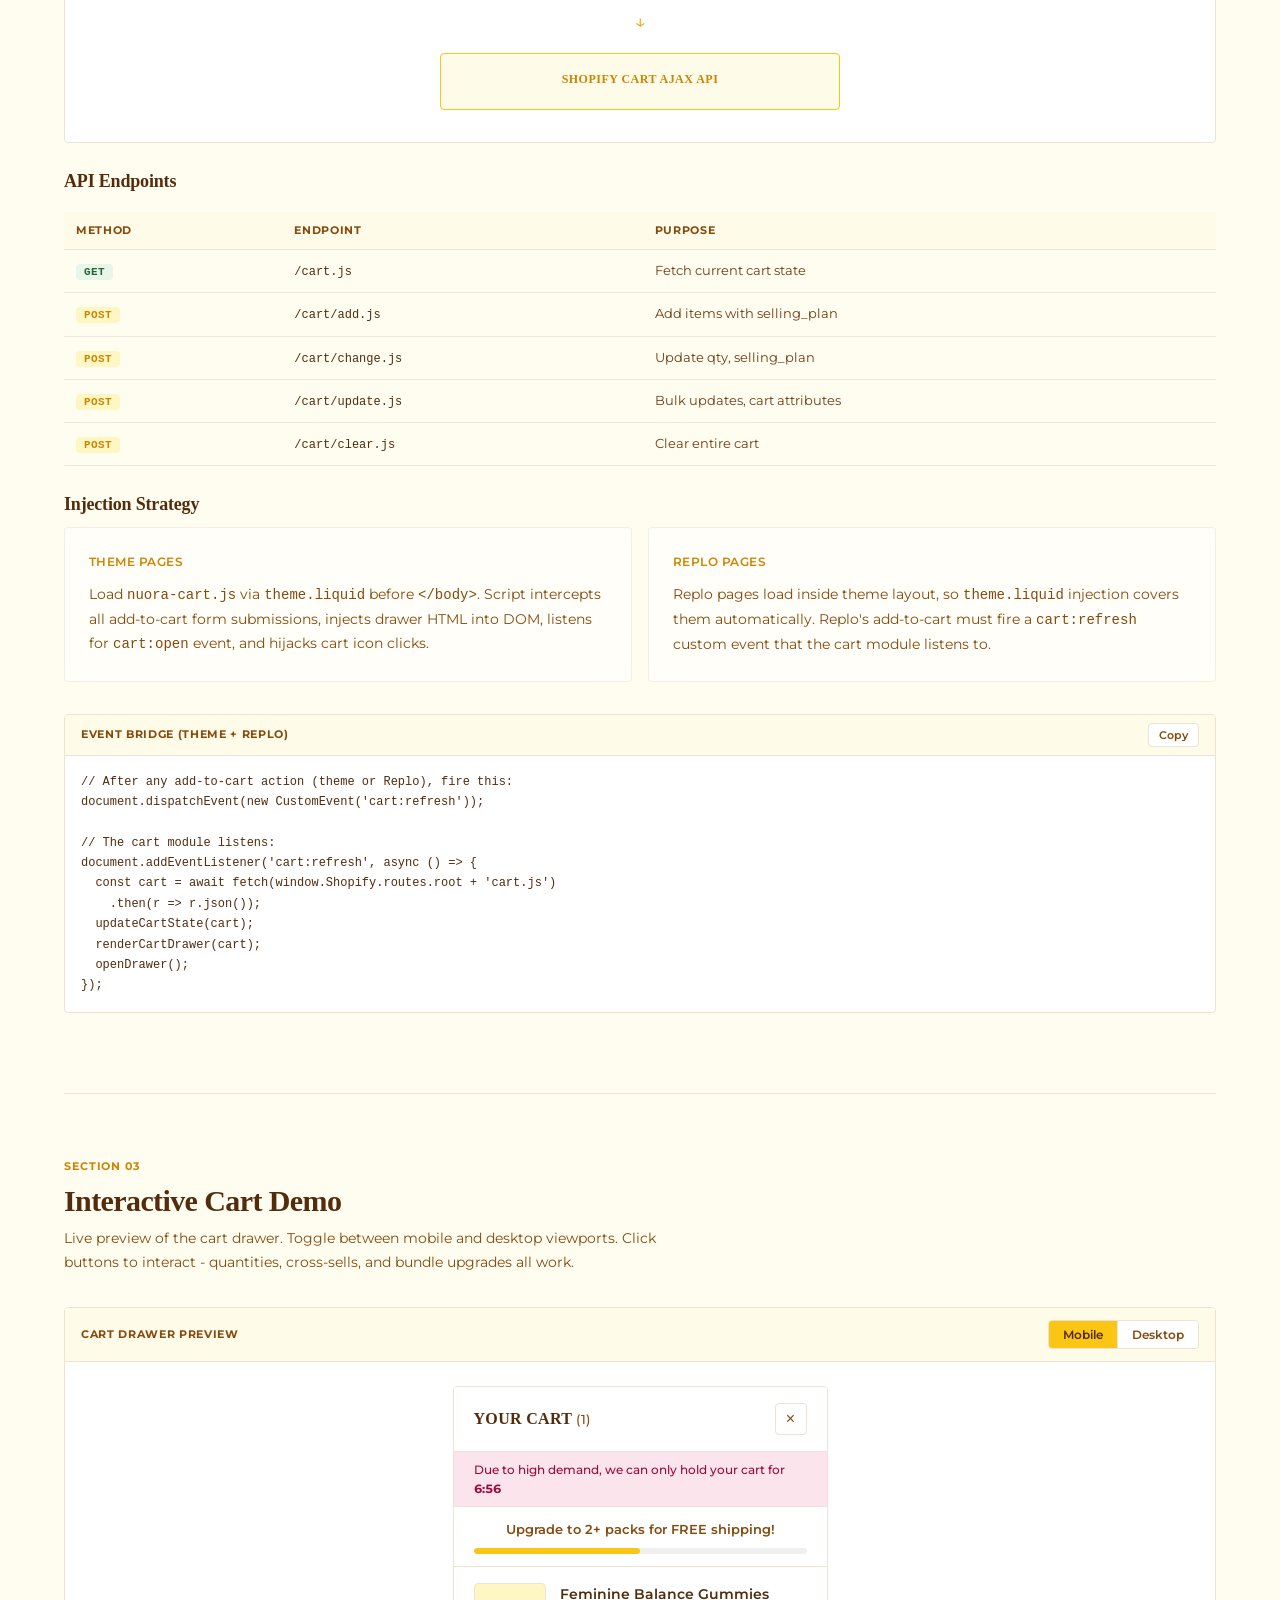
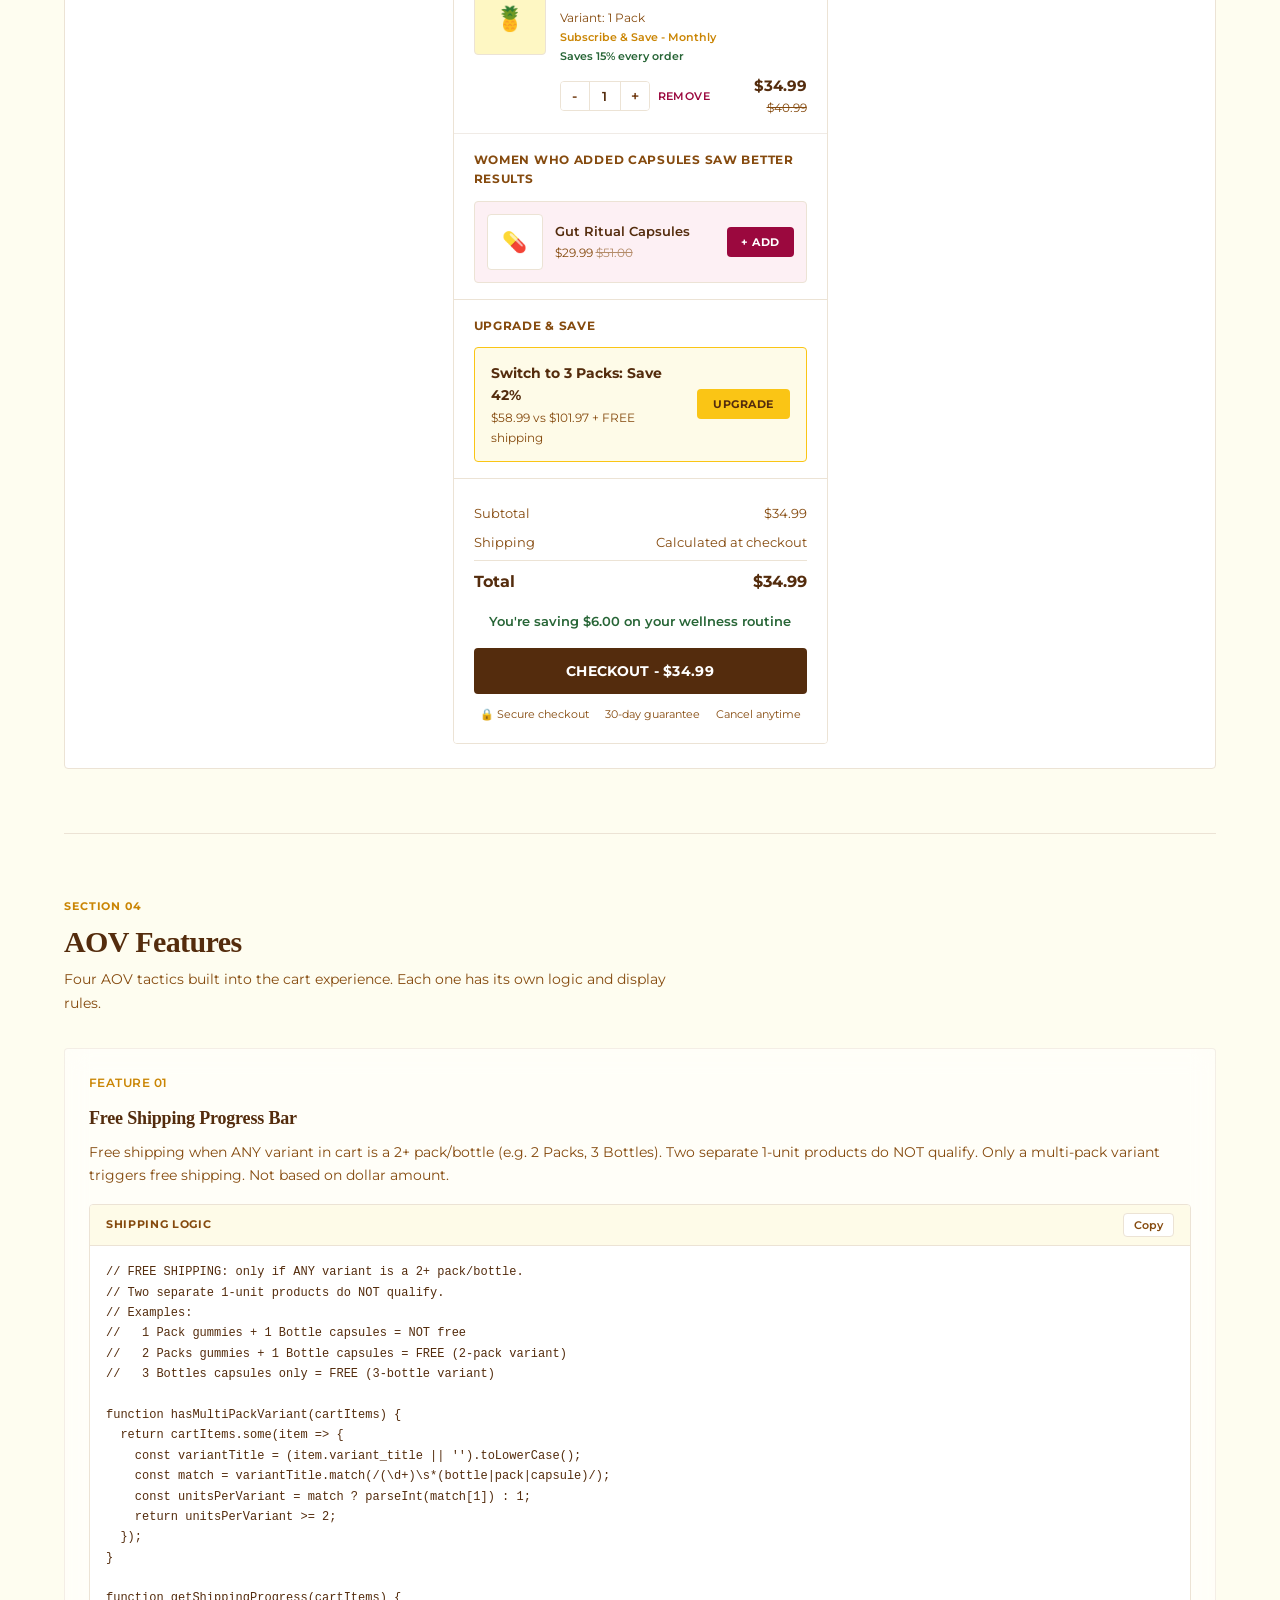
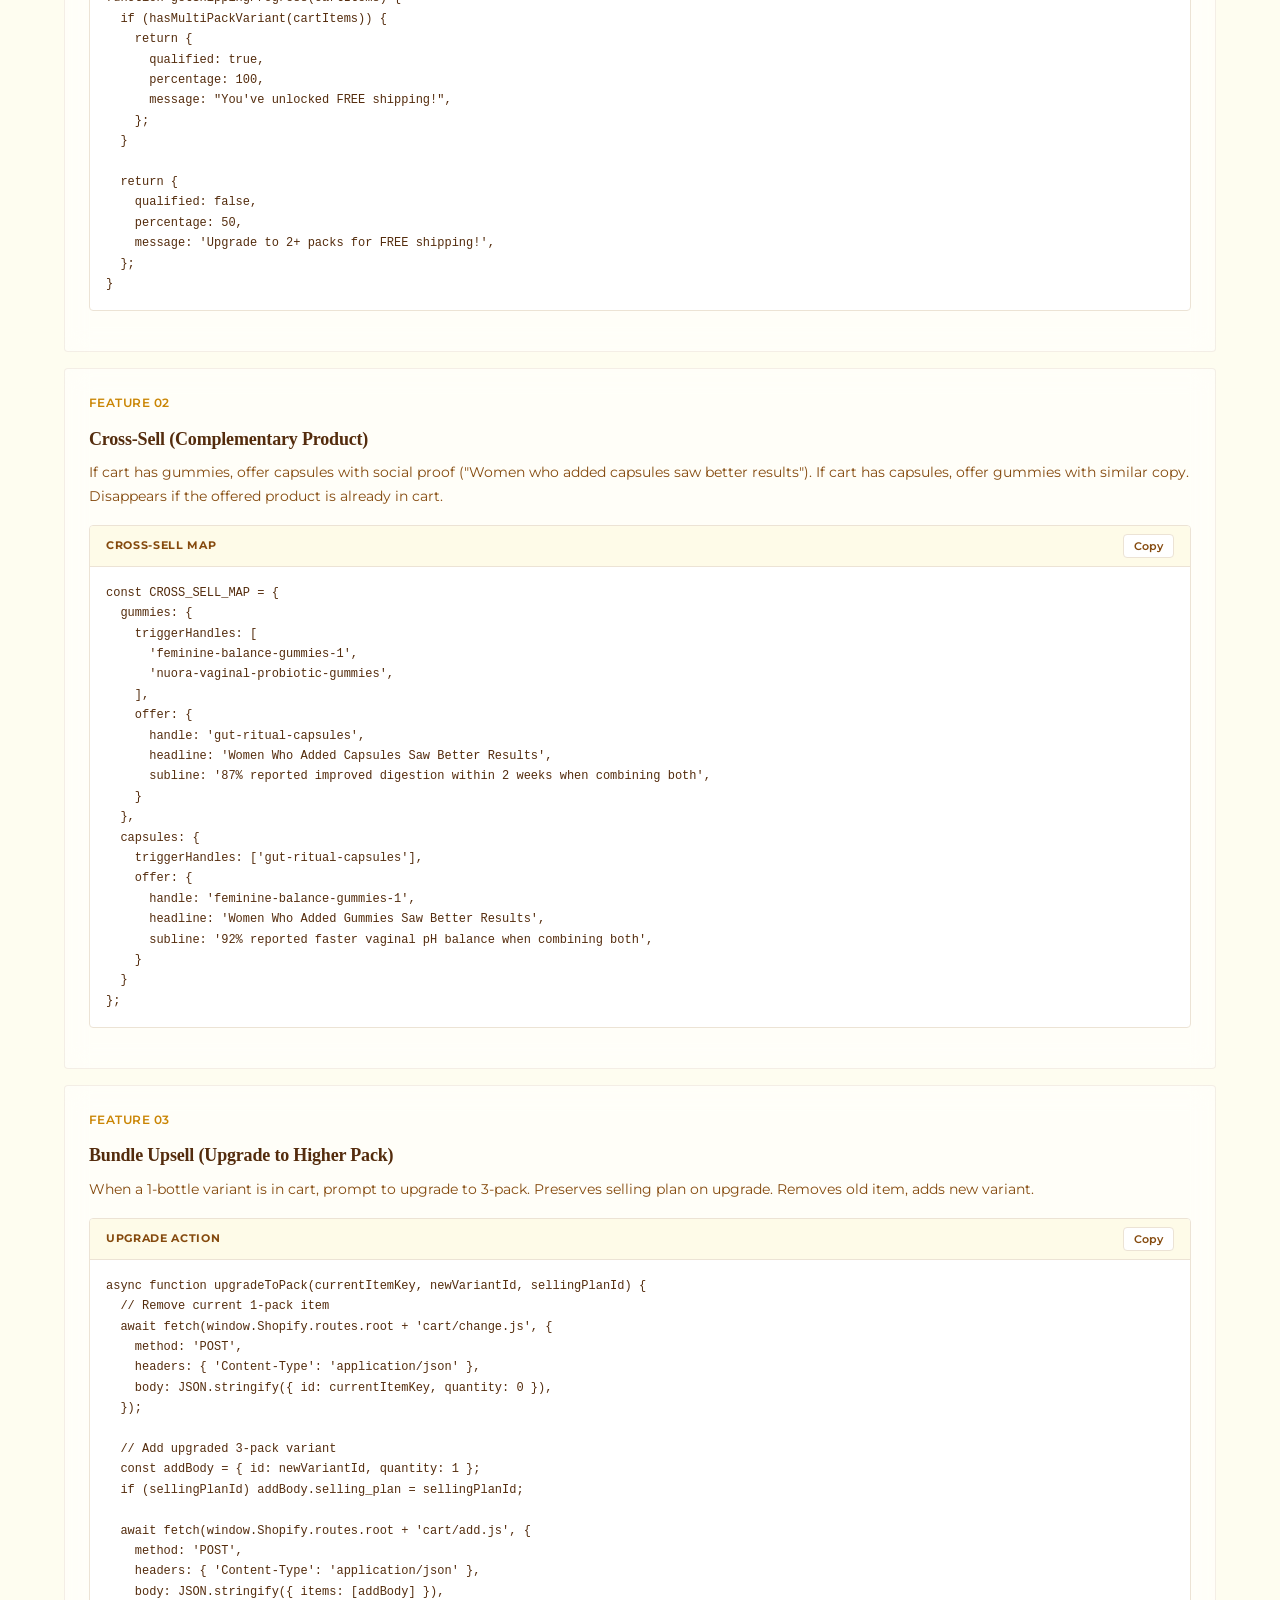
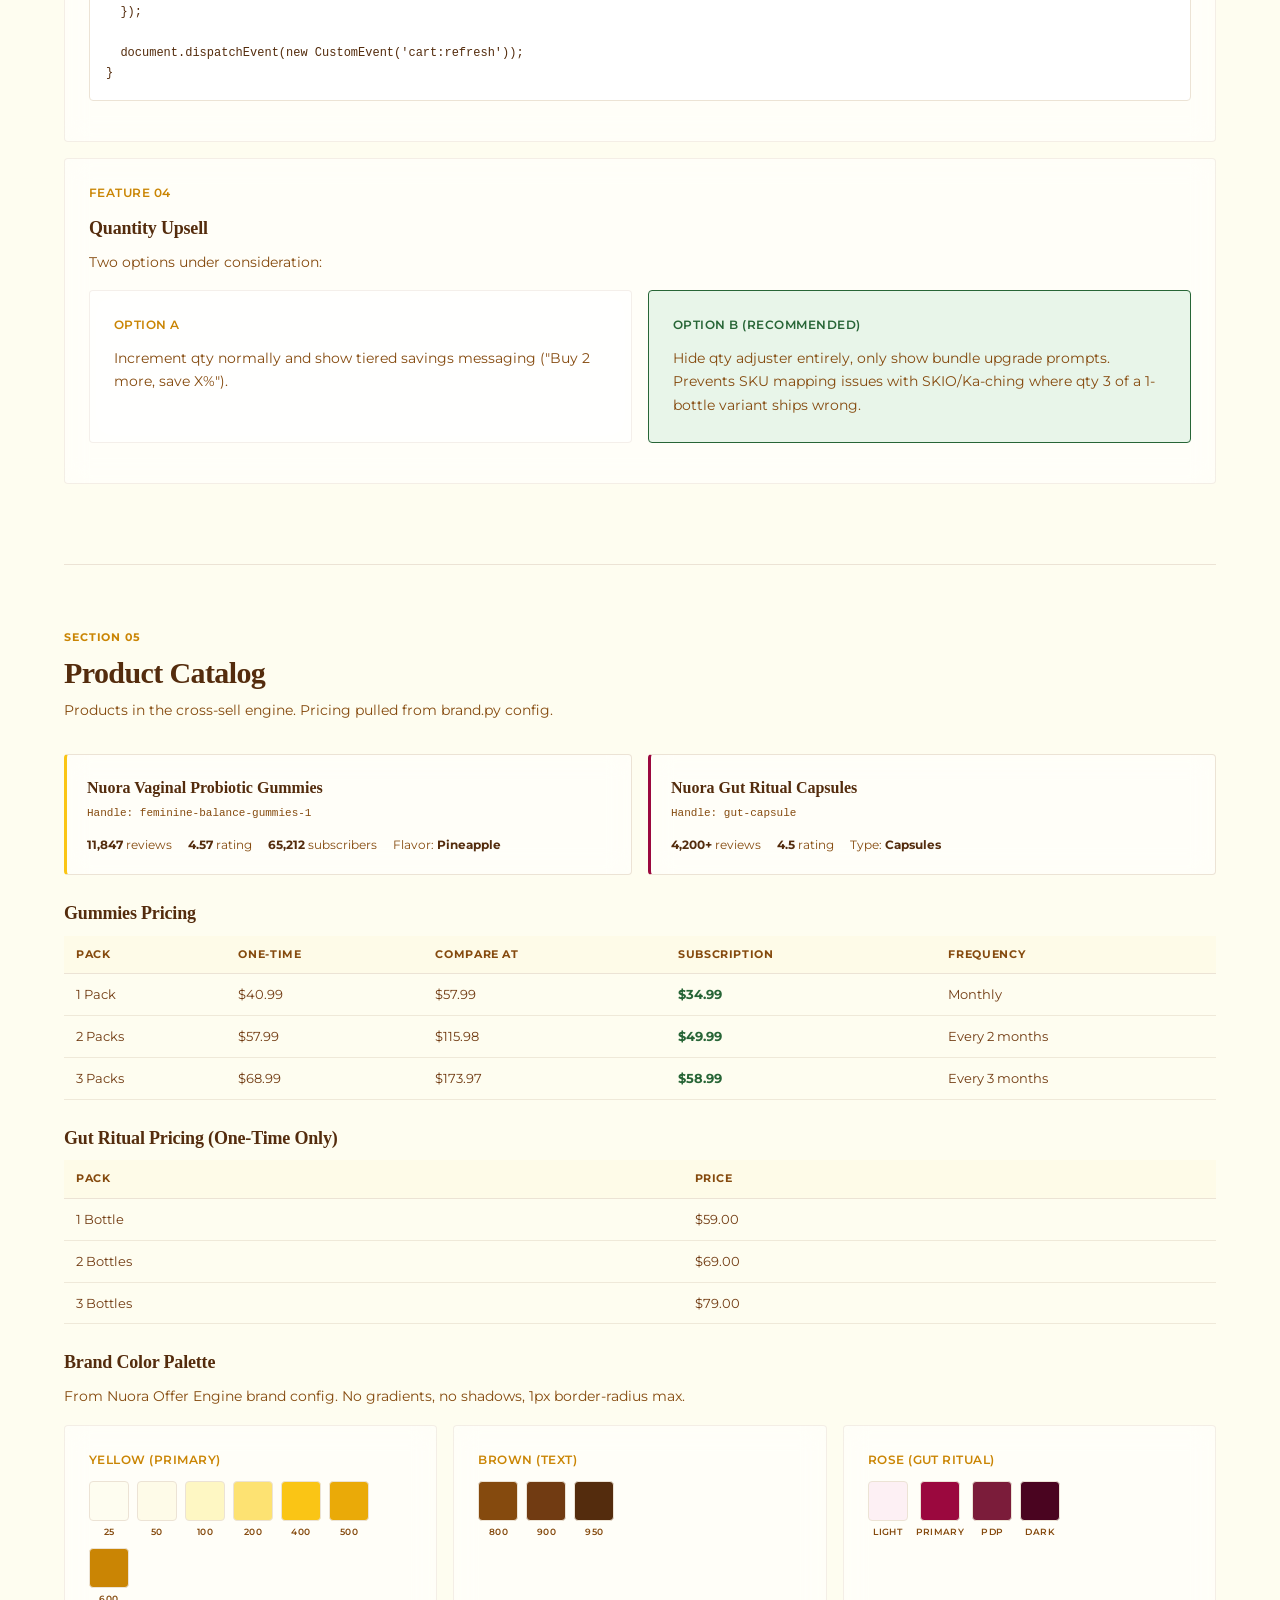
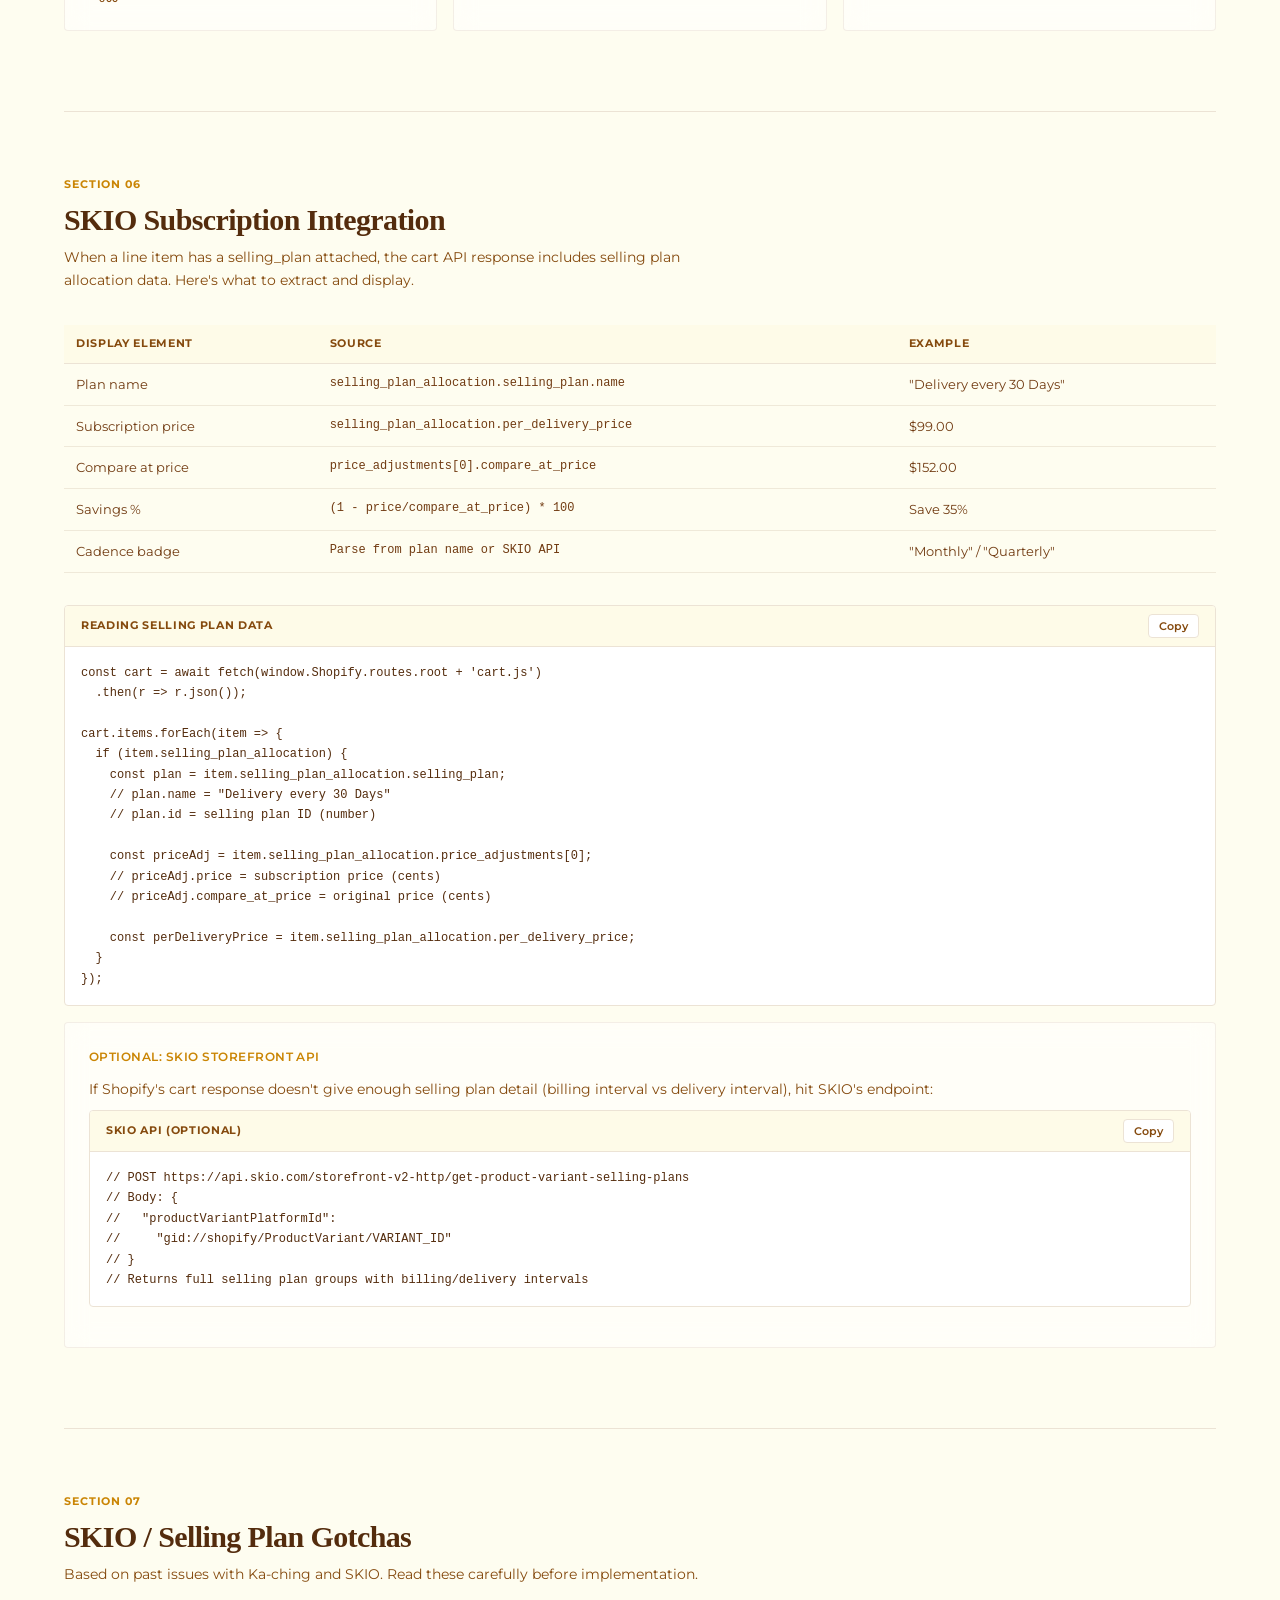
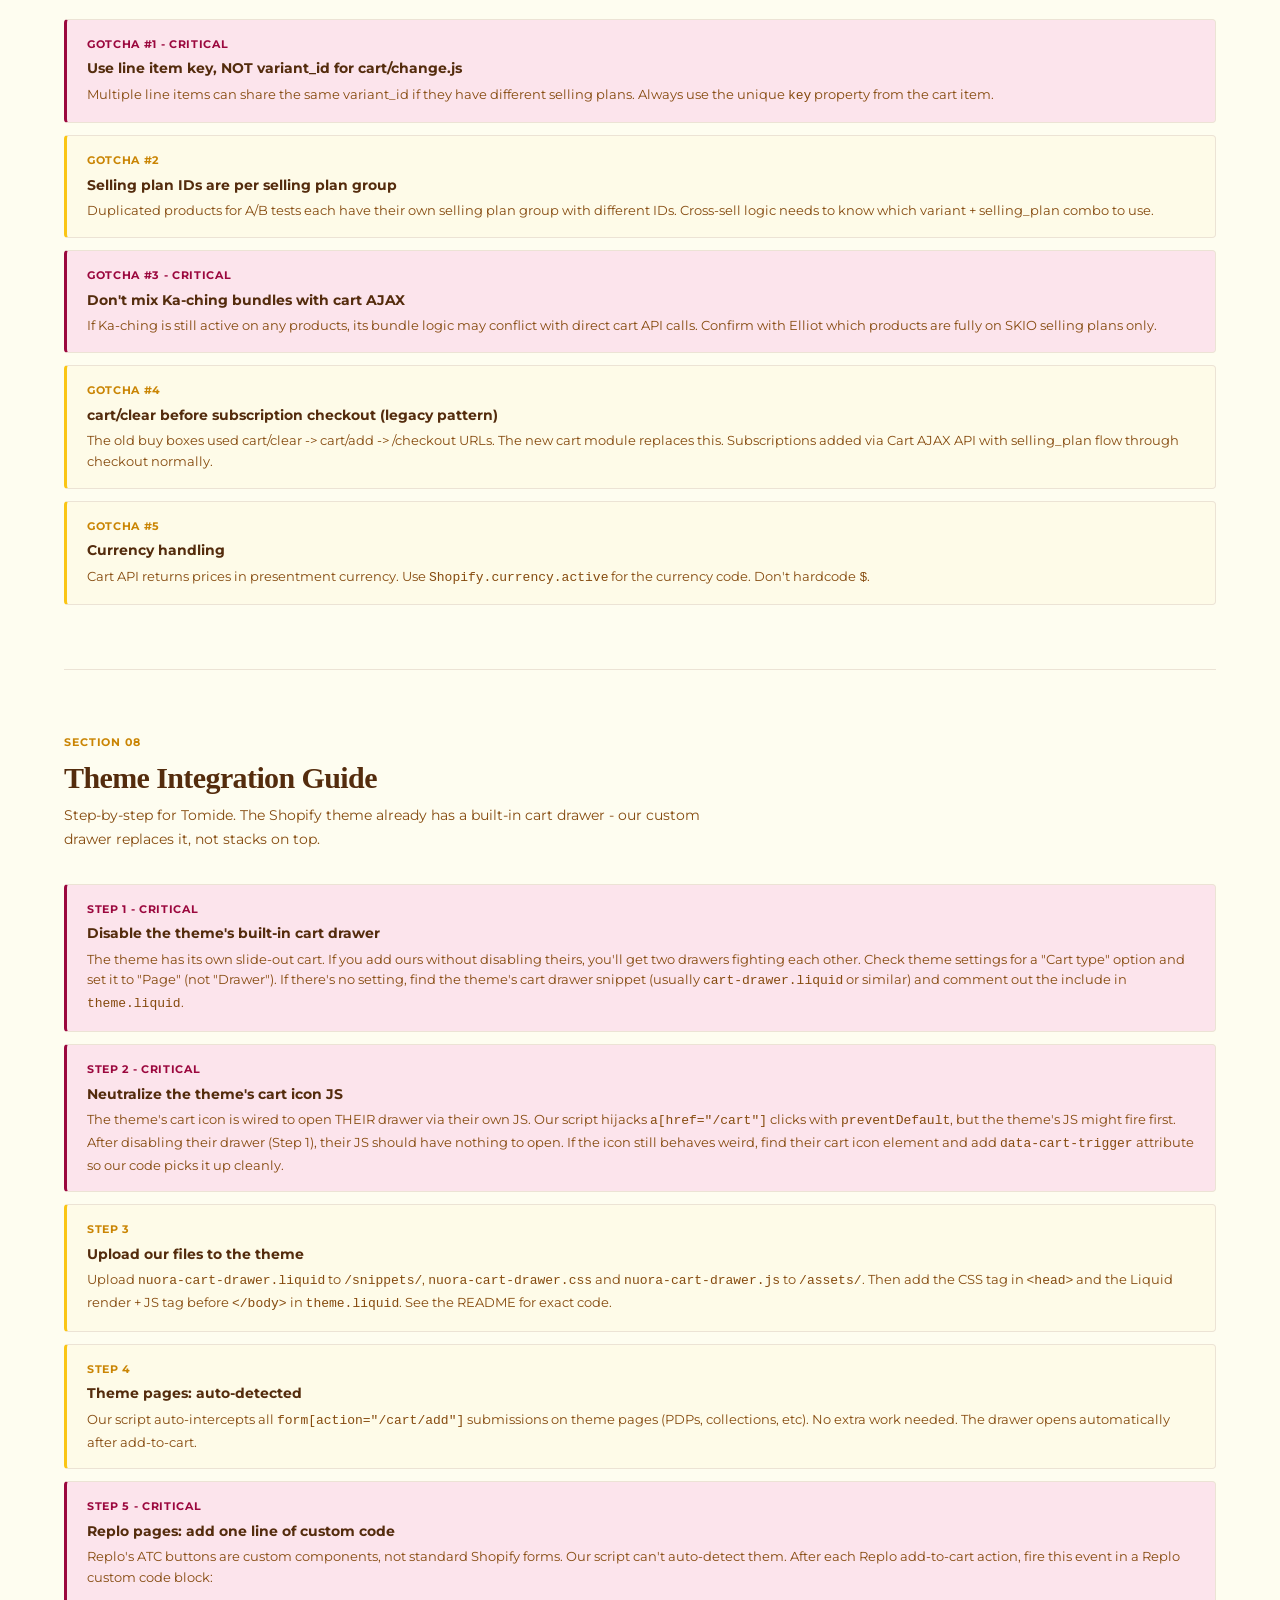
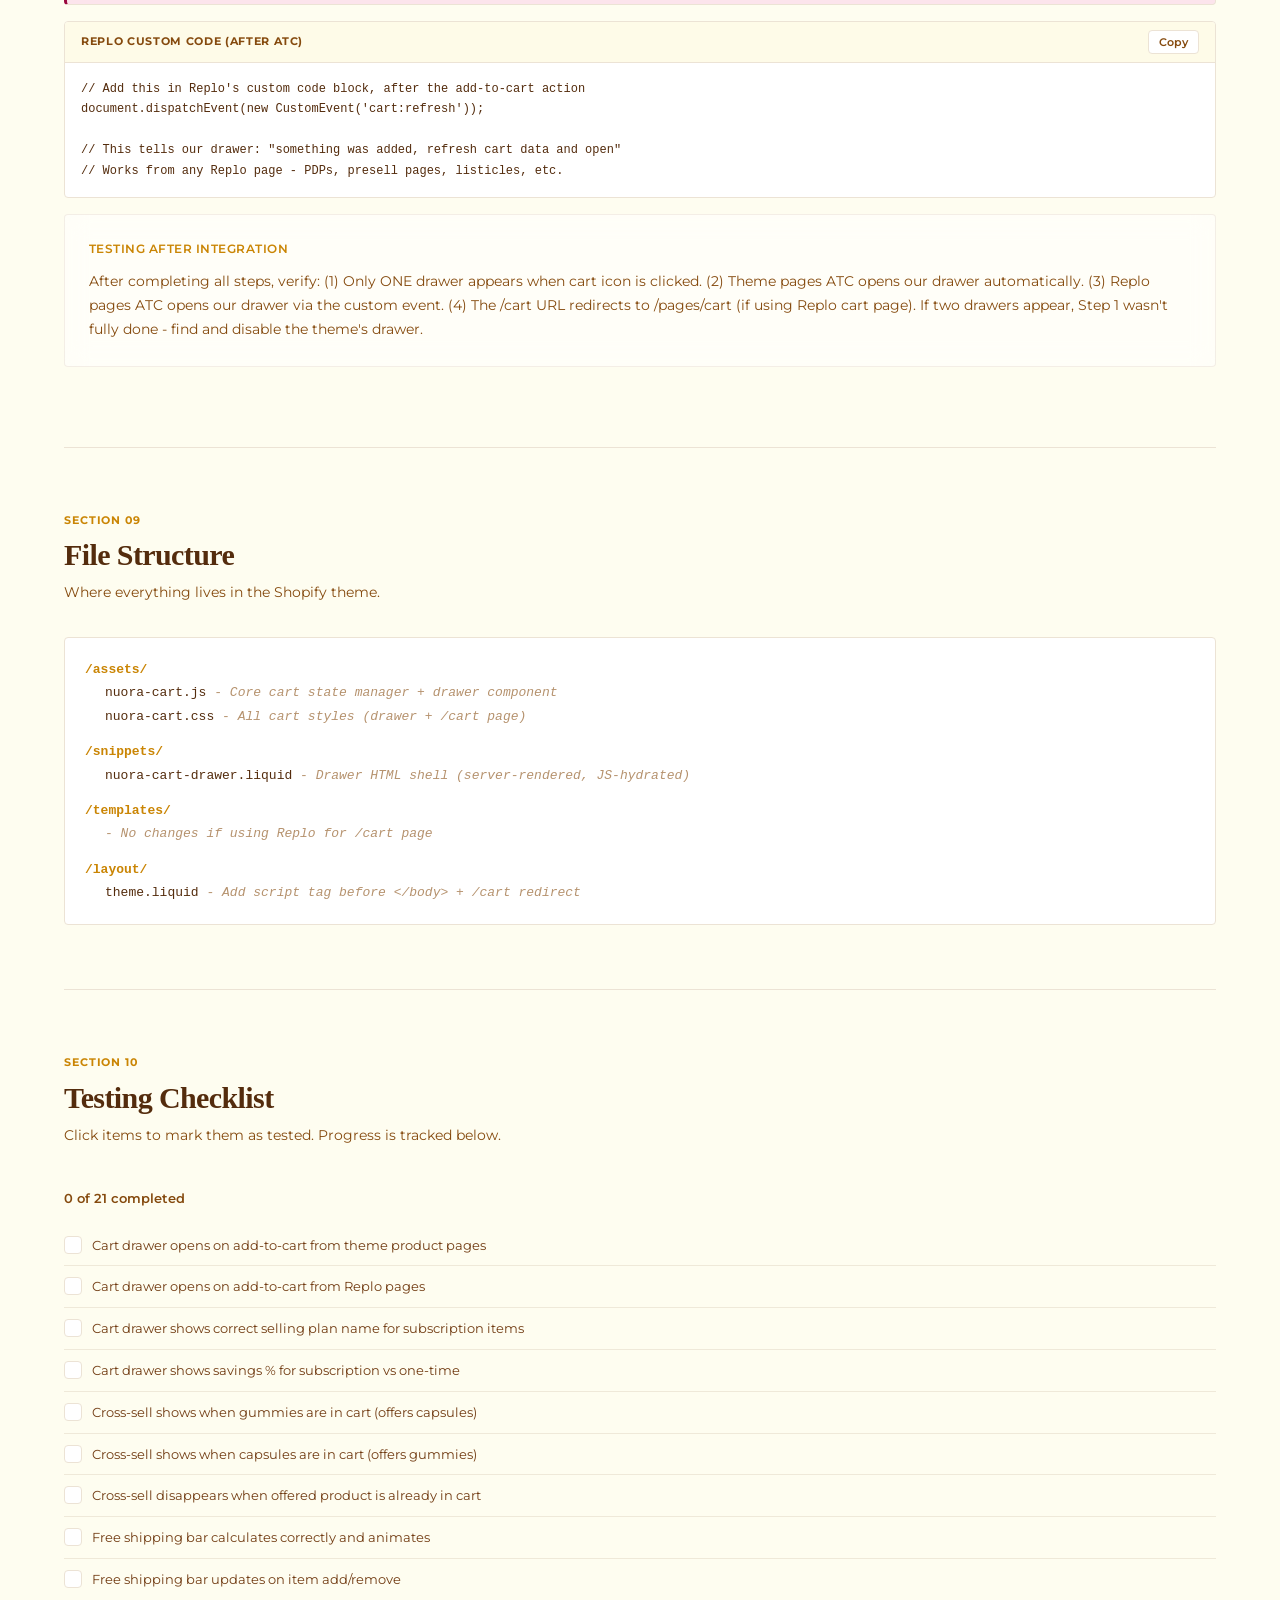
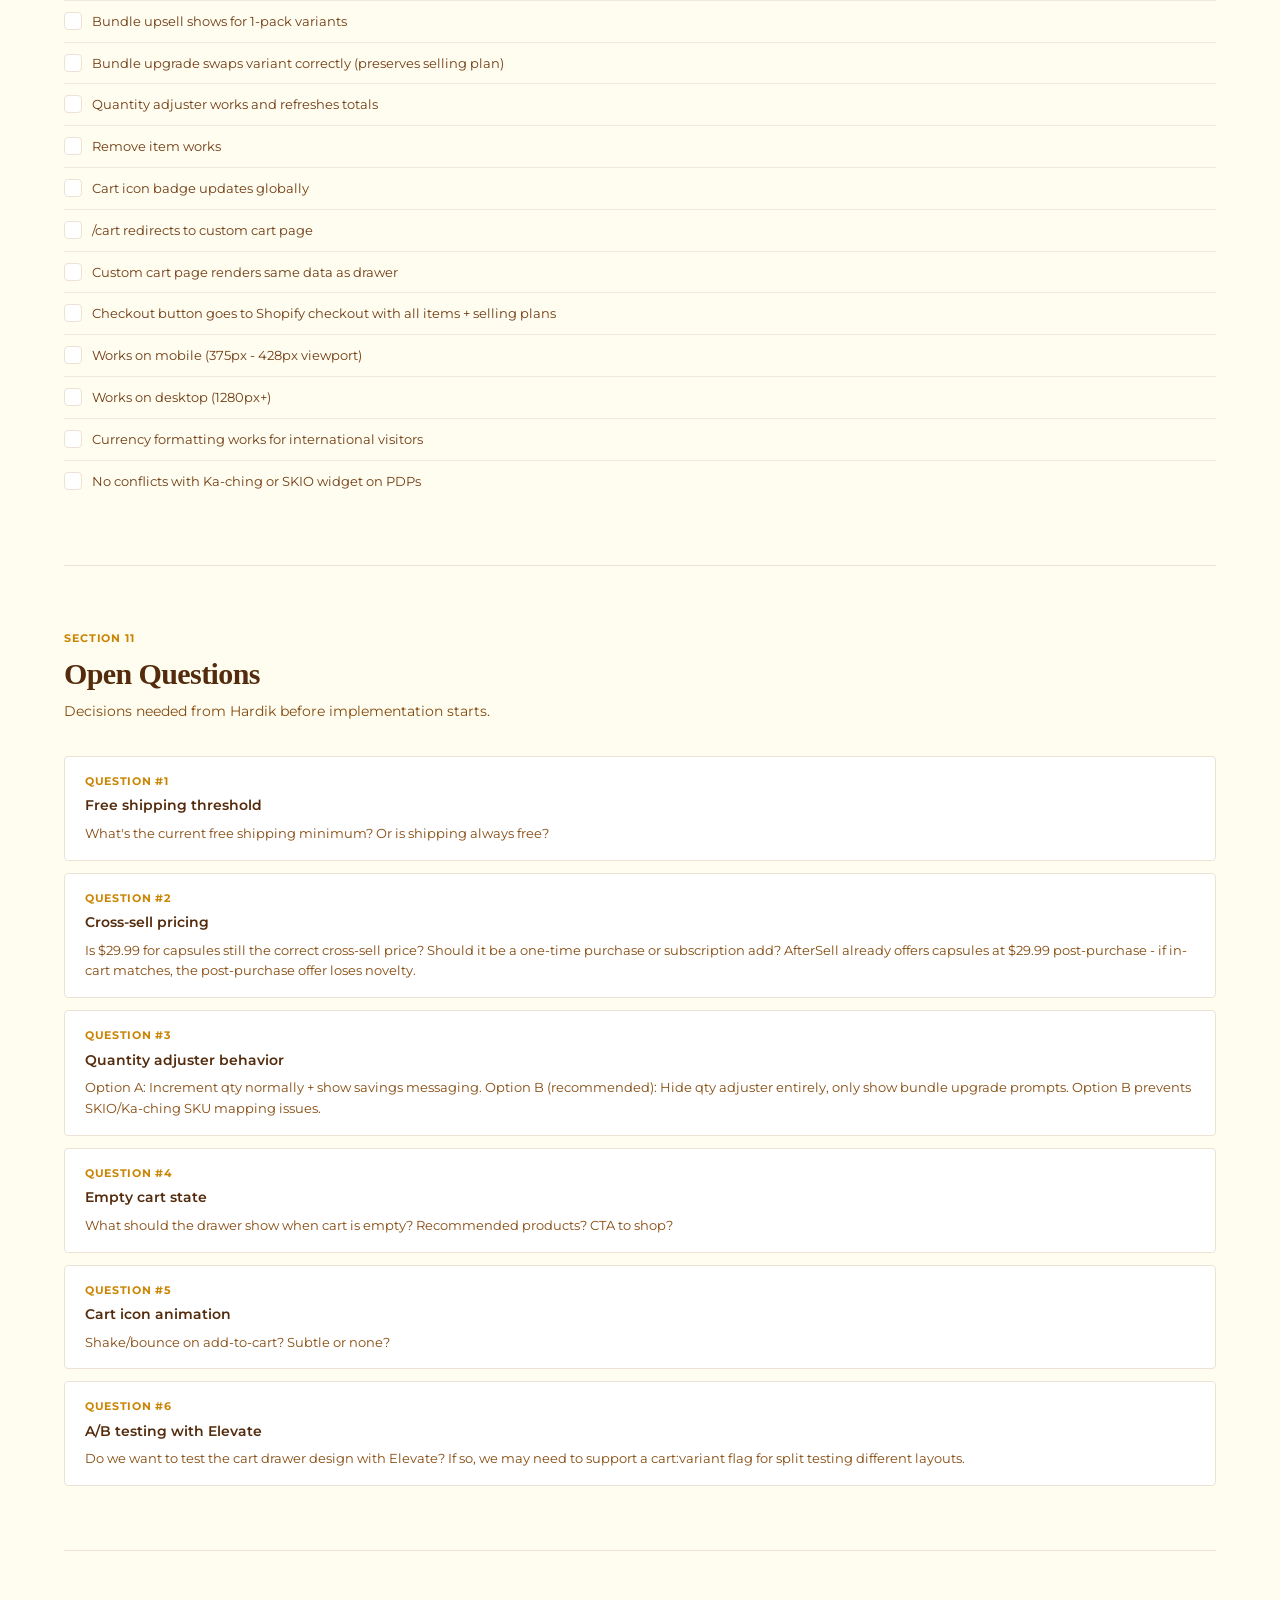
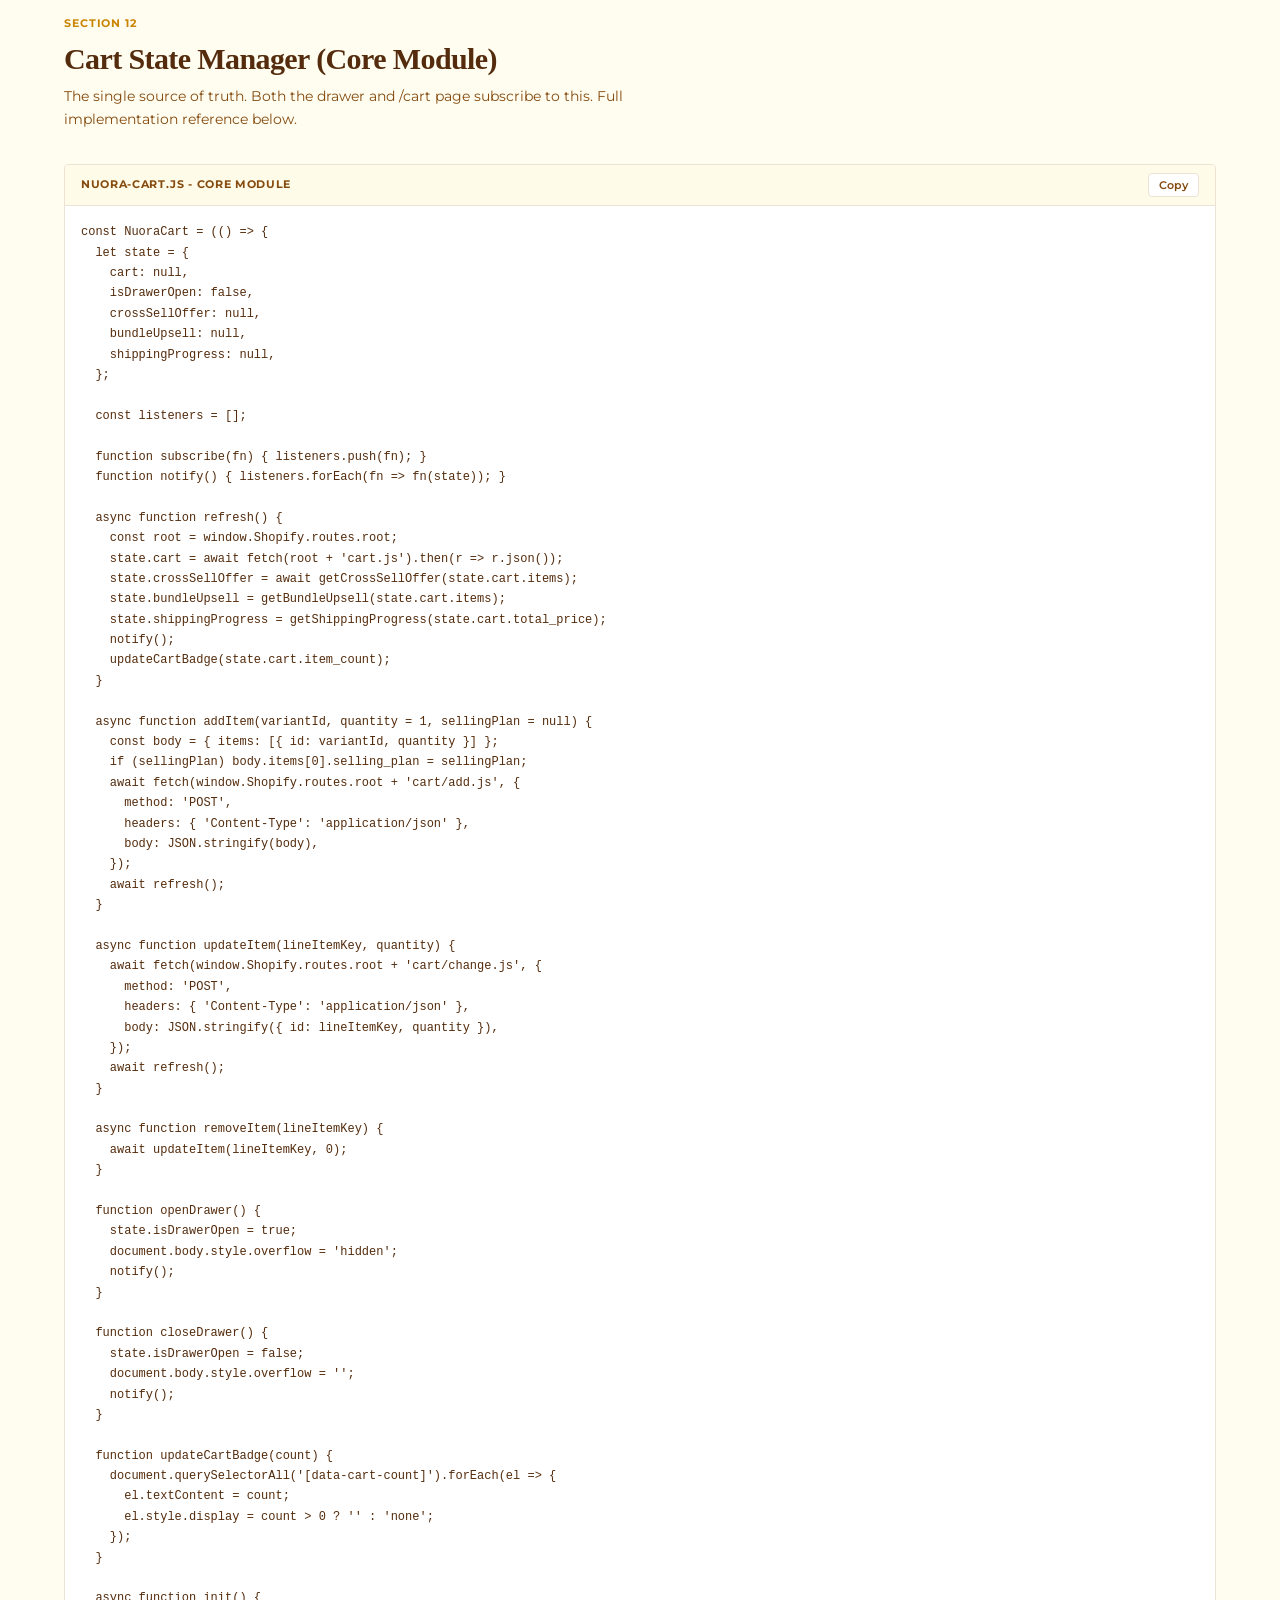
==== commit 05bba250: "Hide timer on empty cart, remove fire emoji, fix copy - Timer hidden by default, only shows when car" ====
--- a/index.html
+++ b/index.html
@@ -251,9 +251,8 @@
             </div>
 
             <!-- Urgency Timer -->
-            <div class="urgency-timer" id="urgencyTimer">
-              <span class="urgency-icon">&#x1F525;</span>
-              <span class="urgency-text">High demand - we can only hold your cart for <strong id="urgencyTime">7:00</strong></span>
+            <div class="urgency-timer" id="urgencyTimer" style="display:none;">
+              <span class="urgency-text">Due to high demand, we can only hold your cart for <strong id="urgencyTime">7:00</strong></span>
             </div>
 
             <!-- Shipping Bar -->
--- a/styles.css
+++ b/styles.css
@@ -607,7 +607,6 @@
   display: flex;
   align-items: center;
   justify-content: center;
-  gap: 6px;
   padding: 8px 20px;
   background: var(--negative-bg);
   border-bottom: 1px solid var(--border-solid);
@@ -619,10 +618,6 @@
 .urgency-timer strong {
   font-weight: 700;
   font-variant-numeric: tabular-nums;
-}
-
-.urgency-icon {
-  font-size: 13px;
 }
 
 /* Shipping Bar */
